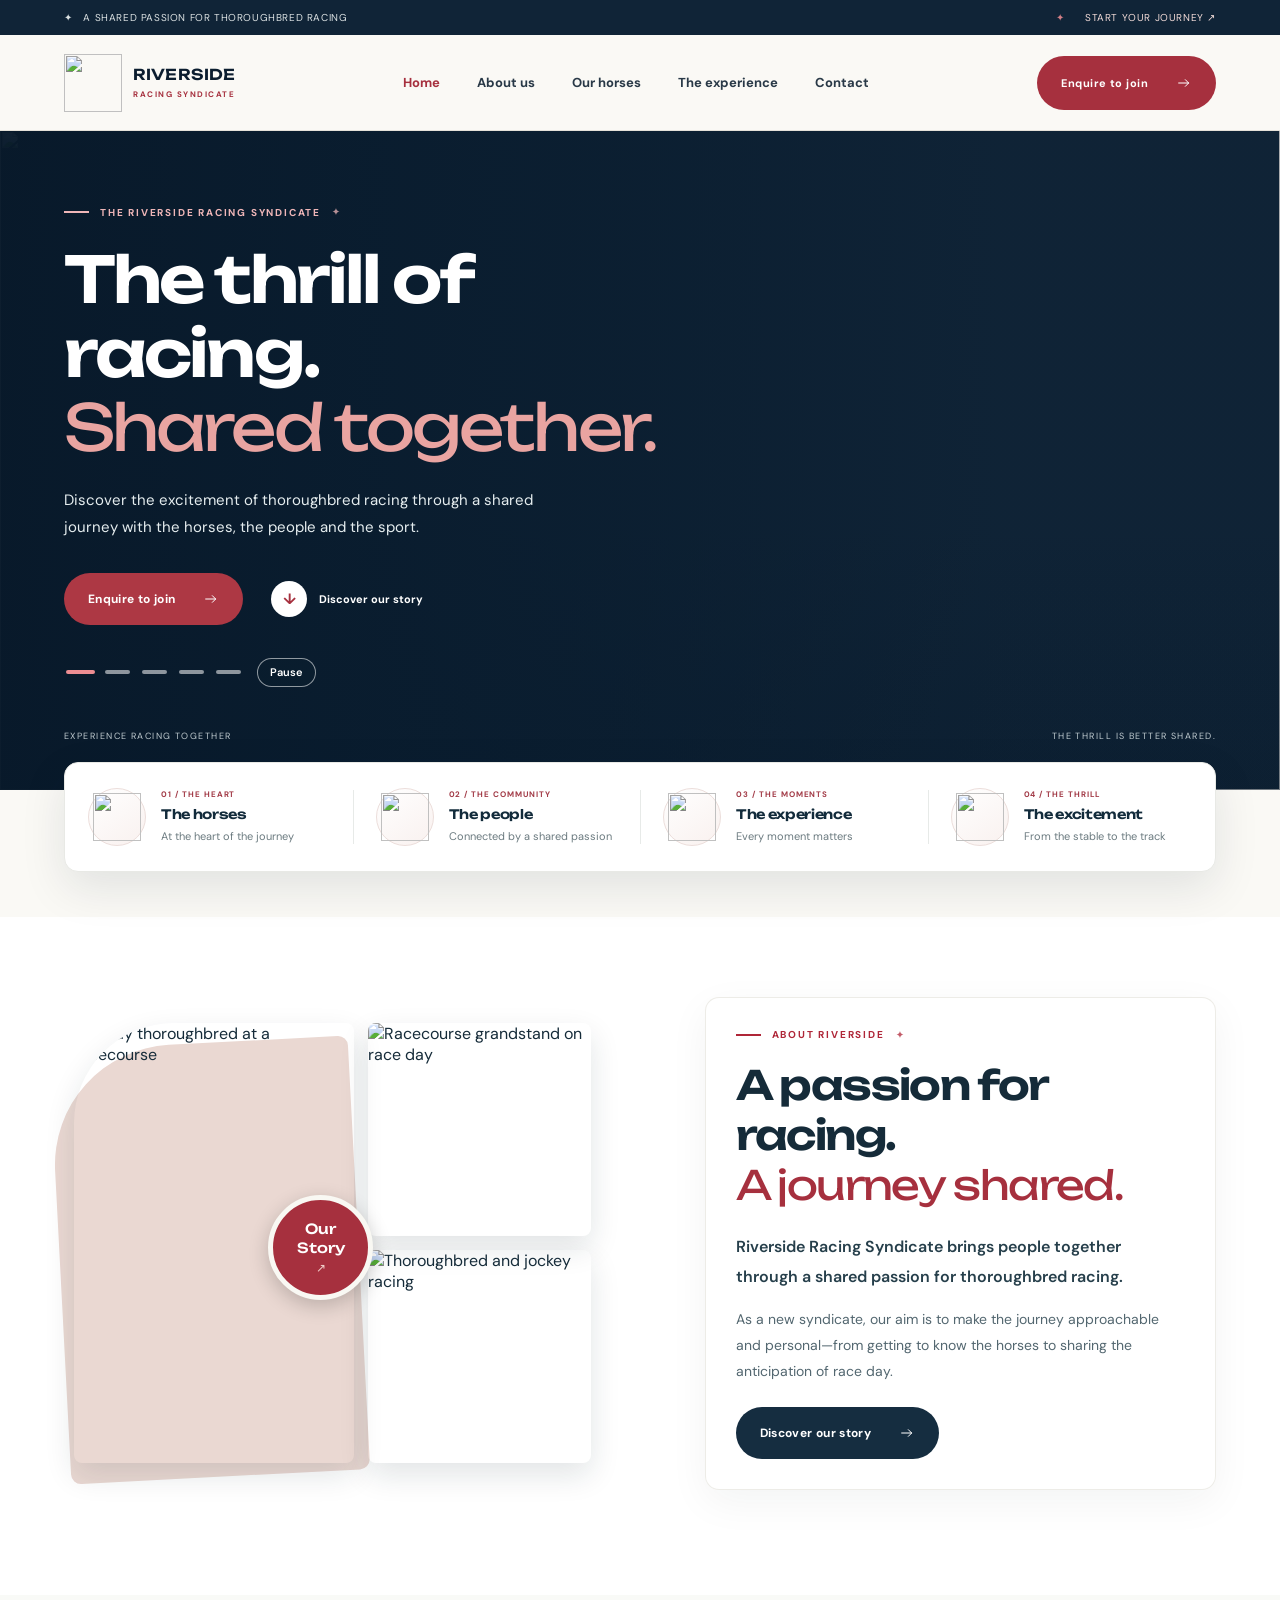
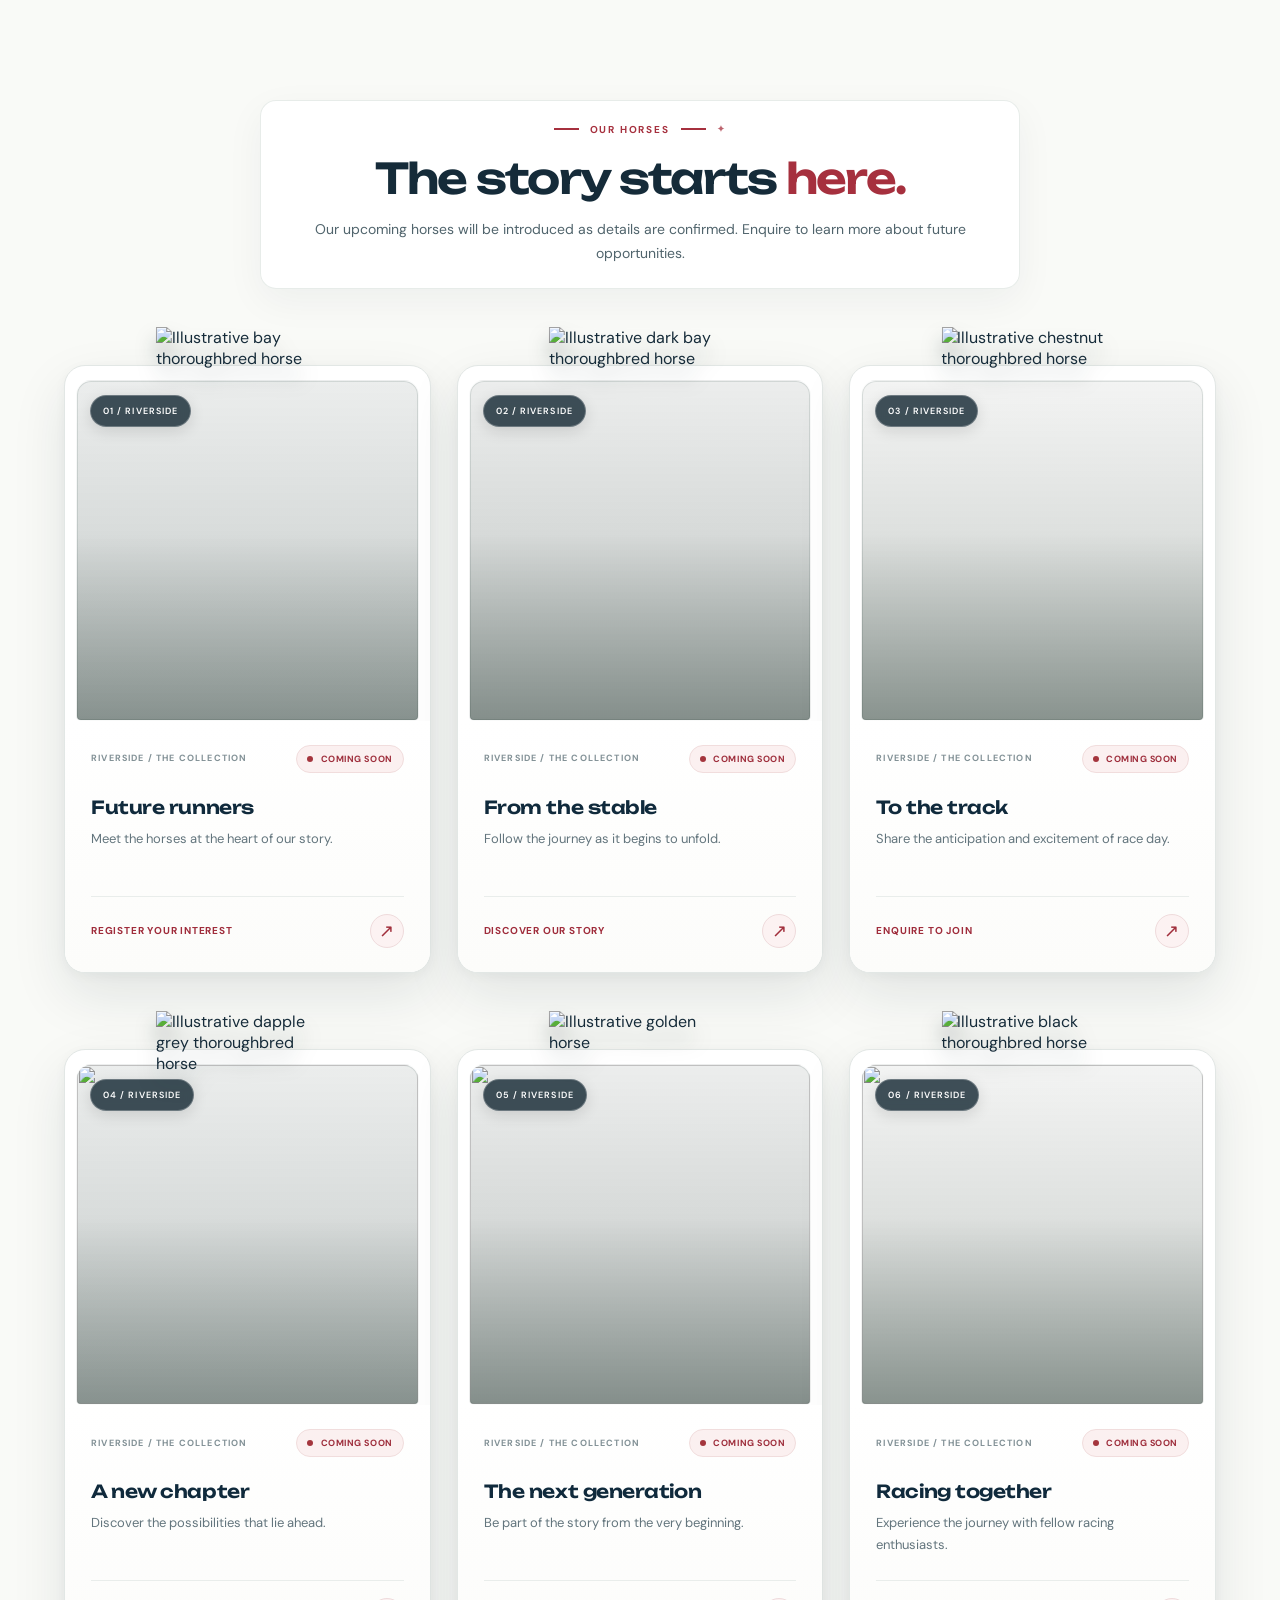
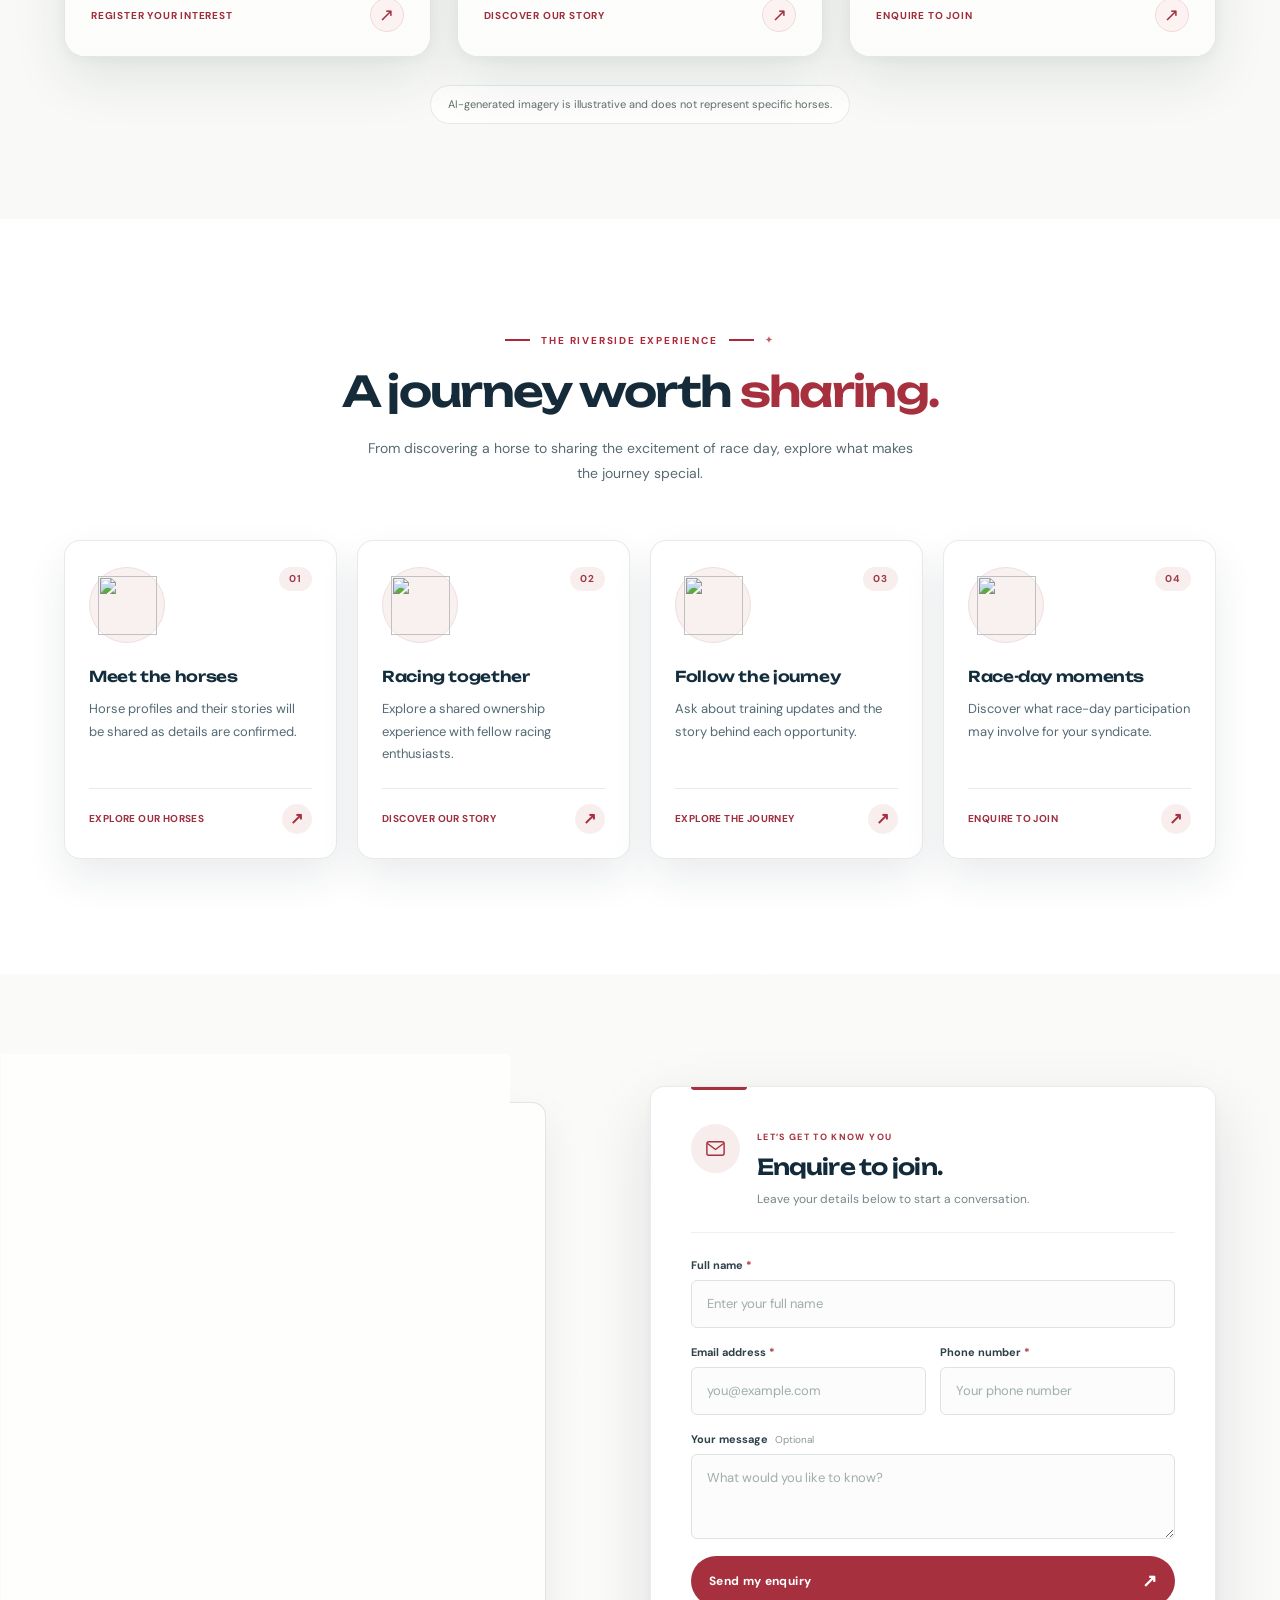
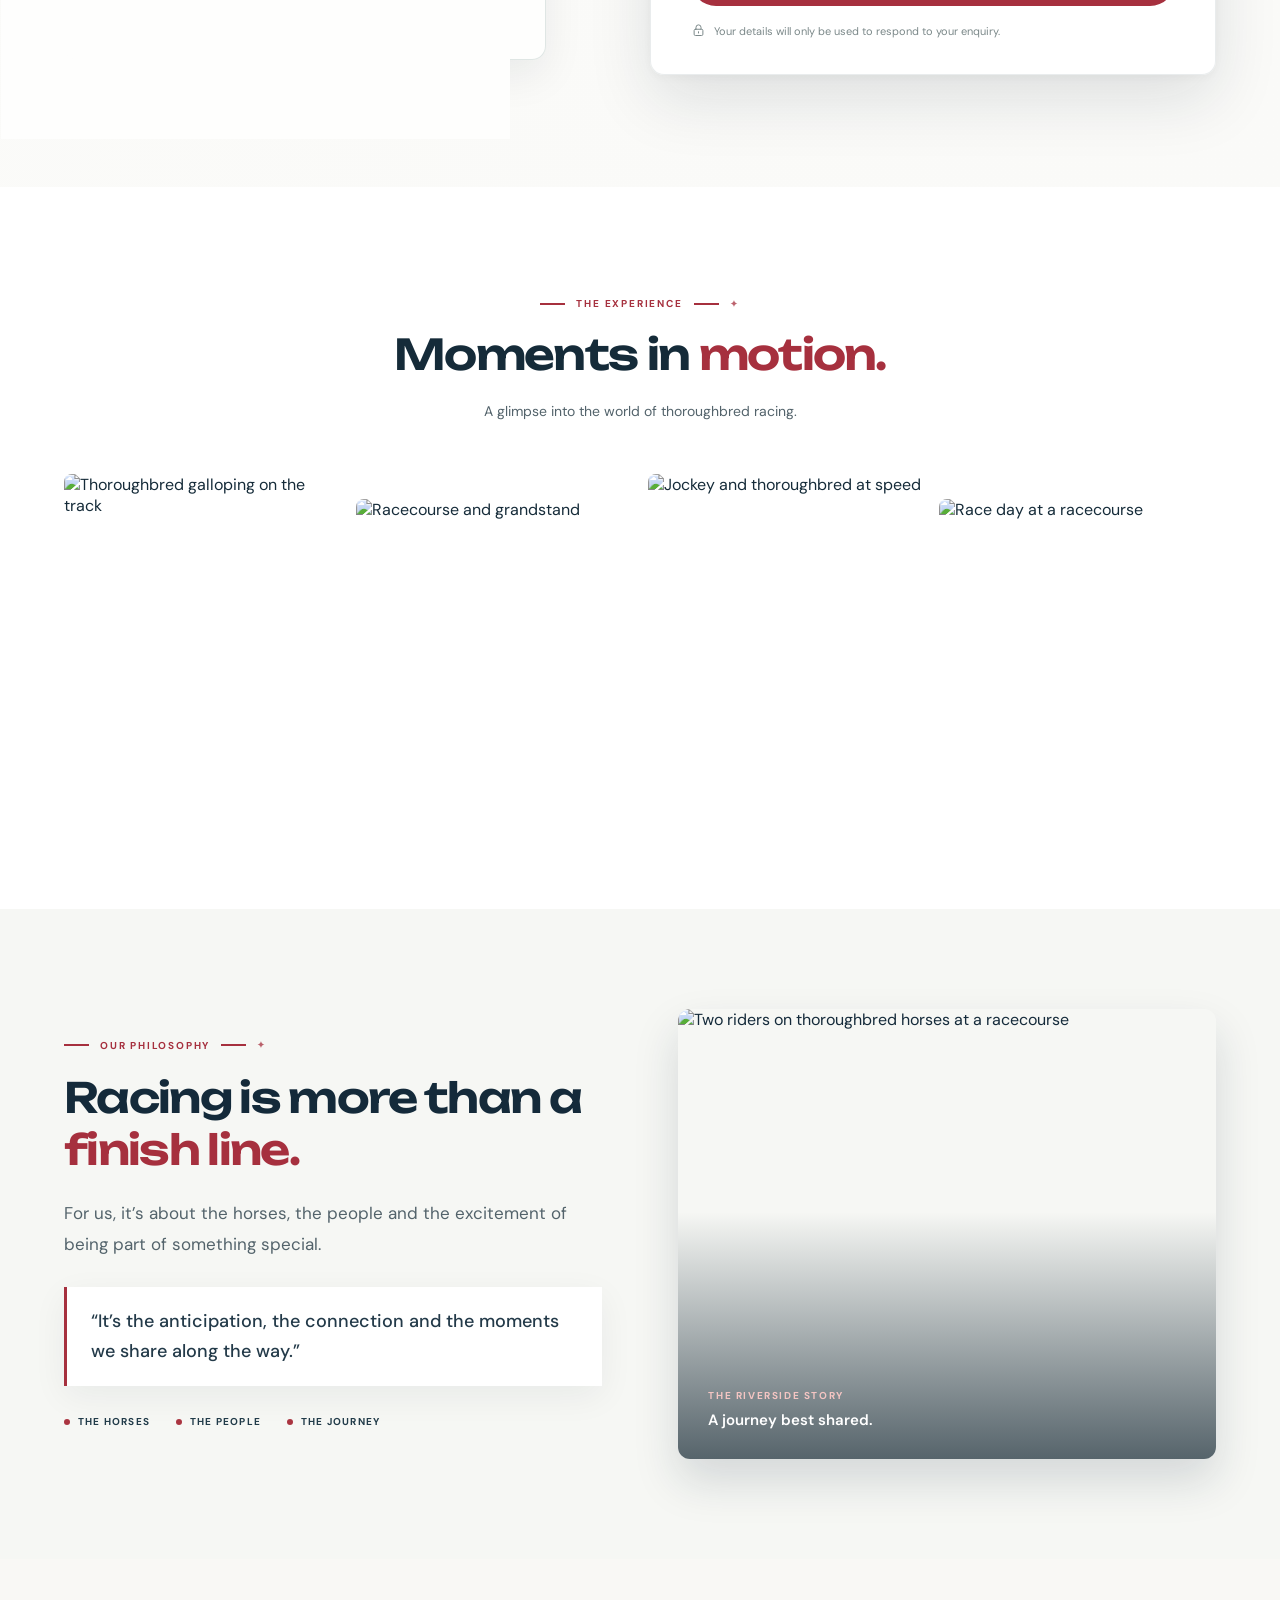
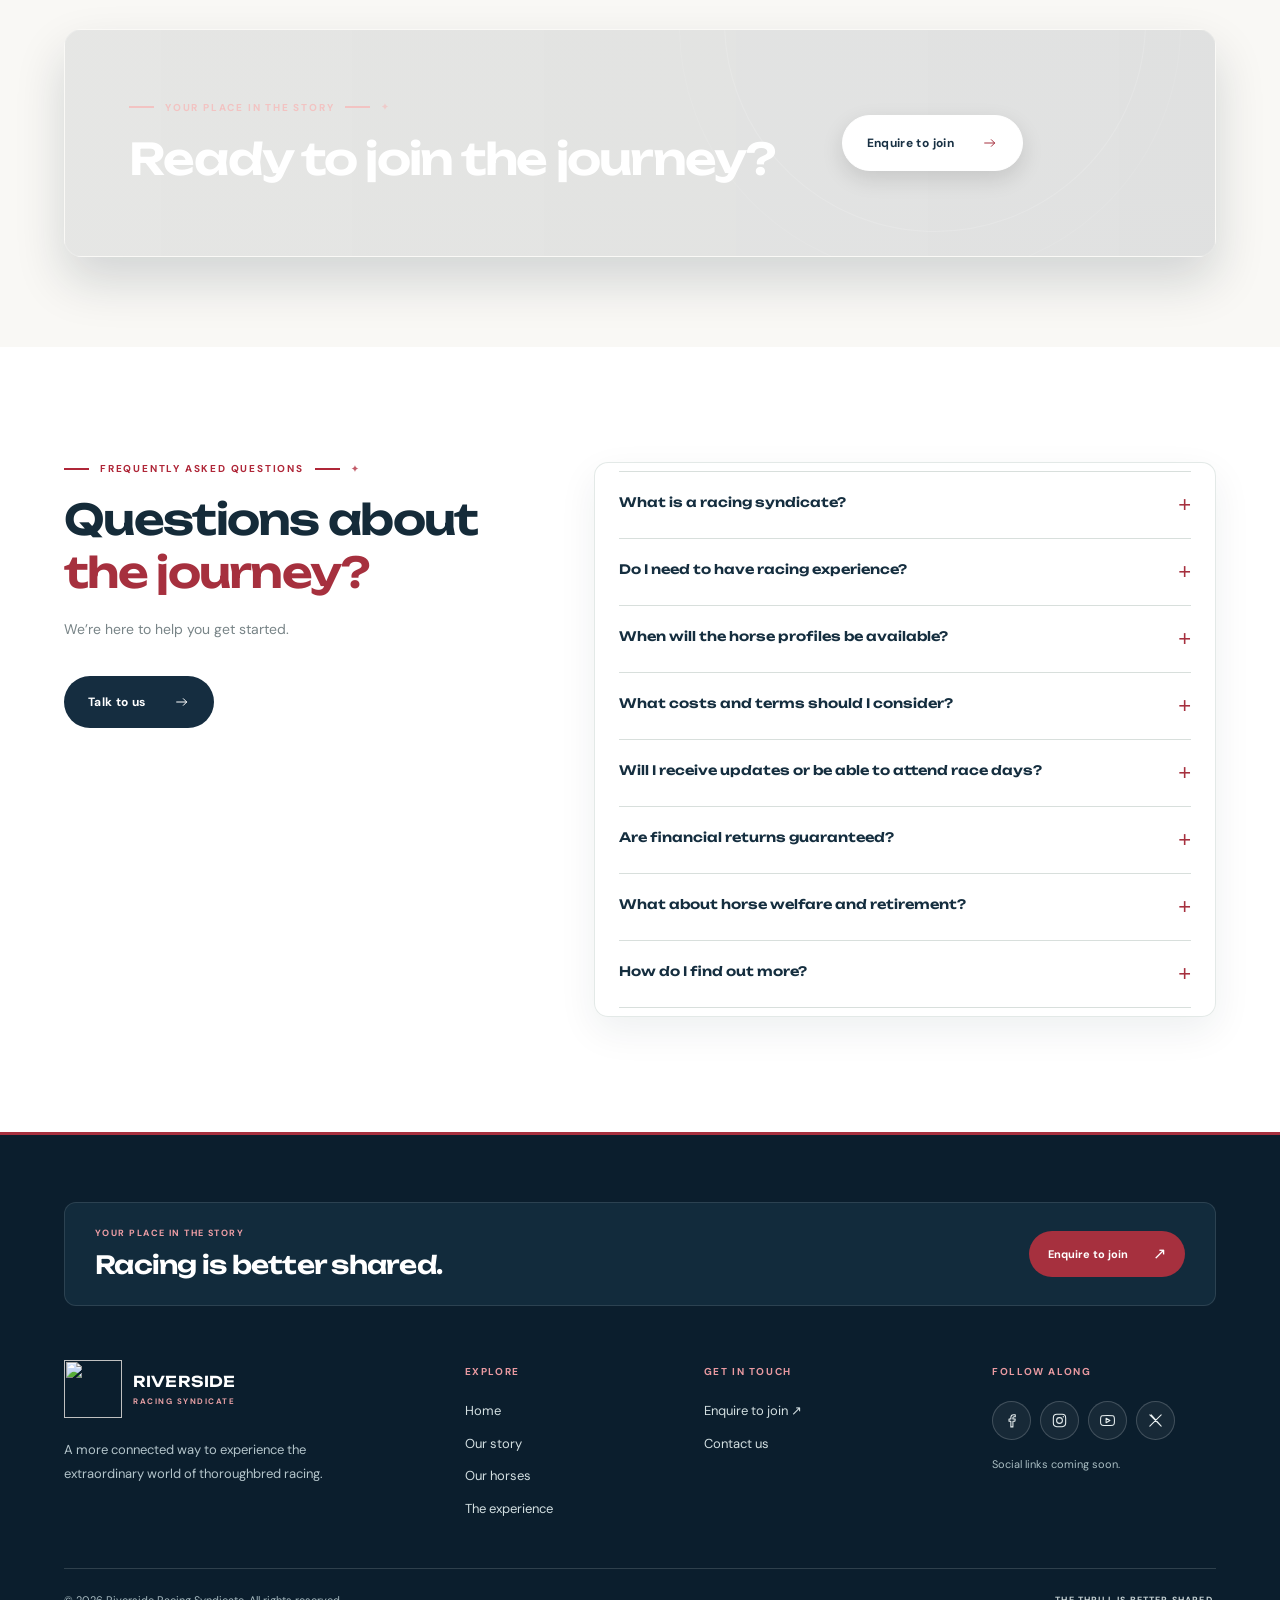
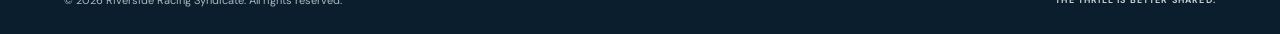
==== public/index.html @ 0be20957 "Add files via upload" ====
<!DOCTYPE html><html lang="en"><head><meta charset="utf-8"><meta name="viewport" content="width=device-width, initial-scale=1"><meta name="description" content="Discover a new way to share the excitement of thoroughbred racing with Riverside Racing Syndicate."><meta name="theme-color" content="#09182b"><title>The thrill, shared | Riverside Racing Syndicate</title><link rel="stylesheet" href="assets/css/final.css"><link rel="stylesheet" href="assets/css/creative.css"><link rel="stylesheet" href="assets/css/system.css"><link rel="stylesheet" href="assets/css/reference-system.css"><link rel="stylesheet" href="assets/css/atmosphere.css?v=2"><link rel="stylesheet" href="assets/css/light-backgrounds.css"><link rel="stylesheet" href="assets/css/horses-3d.css?v=2"><link rel="stylesheet" href="assets/css/experience-cards.css?v=3"><link rel="stylesheet" href="assets/css/enquiry-design.css?v=3"><link rel="stylesheet" href="assets/css/racing-values.css?v=2"><link rel="stylesheet" href="assets/css/cta-banner.css?v=2"><link rel="stylesheet" href="assets/css/philosophy.css"><link rel="stylesheet" href="assets/css/story-design.css"><link rel="stylesheet" href="assets/css/horses-upgrade.css"><link rel="stylesheet" href="assets/css/content-clarity.css"><link rel="stylesheet" href="assets/css/hero-slider.css"><link rel="stylesheet" href="assets/css/brand-logo.css"><link rel="stylesheet" href="assets/css/footer-upgrade.css"><link rel="stylesheet" href="assets/css/rounded-elements.css"><link rel="stylesheet" href="assets/css/experience-icons-upgrade.css"><link rel="stylesheet" href="assets/css/icon-motion.css"><link rel="stylesheet" href="assets/css/scroll-and-logo-motion.css"><link rel="stylesheet" href="assets/css/horses-premium.css"></head><body>
<svg class="svg-defs" xmlns="http://www.w3.org/2000/svg"><symbol id="arrow" viewBox="0 0 24 24"><path d="M4 12h15M14 7l5 5-5 5"/></symbol><symbol id="users" viewBox="0 0 24 24"><circle cx="9" cy="8" r="3"/><path d="M3 20v-2a6 6 0 0 1 12 0v2M16 5a3 3 0 0 1 0 6m1 3a5 5 0 0 1 4 5v1"/></symbol><symbol id="star" viewBox="0 0 24 24"><path d="m12 3 2.8 5.8 6.4.9-4.6 4.5 1.1 6.3-5.7-3-5.7 3 1.1-6.3-4.6-4.5 6.4-.9Z"/></symbol><symbol id="flag" viewBox="0 0 24 24"><path d="M5 22V3m0 1c6-4 9 4 15 0v10c-6 4-9-4-15 0"/></symbol><symbol id="spark" viewBox="0 0 24 24"><path d="m12 2 1.9 6.1L20 10l-6.1 1.9L12 18l-1.9-6.1L4 10l6.1-1.9L12 2Zm7 14 .8 2.2L22 19l-2.2.8L19 22l-.8-2.2L16 19l2.2-.8L19 16Z"/></symbol></svg>
<div class="utility-bar"><div class="wrap"><span>✦ &nbsp; A SHARED PASSION FOR THOROUGHBRED RACING</span><span class="utility-right"><a href="contact.html">START YOUR JOURNEY ↗</a></span></div></div><header class="header-outer"><div class="nav-wrap wrap"><a class="logo" href="index.html" aria-label="Riverside Racing Syndicate home"><span class="logo-icon"><img src="assets/images/riverside-logo-mark.png" alt="" aria-hidden="true" width="58" height="58"></span><span>RIVERSIDE<small>RACING SYNDICATE</small></span></a><button class="menu-toggle" aria-label="Open navigation" aria-expanded="false" aria-controls="navigation"><span></span><span></span></button><nav id="navigation" aria-label="Main navigation"><a href="index.html" class="active">Home</a><a href="about.html">About us</a><a href="#horses">Our horses</a><a href="#experience">The experience</a><a href="contact.html">Contact</a></nav><a class="nav-action" href="contact.html">Enquire to join <svg><use href="#arrow"/></svg></a></div></header>
<main>
<section class="hero new-home-hero"><div class="hero-slides" aria-hidden="true"><img class="hero-slide is-active" src="assets/images/hero-slide-1.jpg" alt="" fetchpriority="high"><img class="hero-slide" src="assets/images/hero-slide-2.jpg" alt="" loading="lazy"><img class="hero-slide" src="assets/images/hero-slide-3.jpg" alt="" loading="lazy"><img class="hero-slide" src="assets/images/hero-slide-4.jpg" alt="" loading="lazy"><img class="hero-slide" src="assets/images/hero-slide-5.jpg" alt="" loading="lazy"></div><div class="hero-shade"></div><div class="wrap hero-inner"><div class="hero-copy"><div class="eyebrow light"><span></span> THE RIVERSIDE RACING SYNDICATE</div><h1>The thrill of racing.<br><em>Shared together.</em></h1><p>Discover the excitement of thoroughbred racing through a shared journey with the horses, the people and the sport.</p><div class="hero-buttons"><a class="btn btn-red" href="contact.html">Enquire to join <svg><use href="#arrow"/></svg></a><a class="text-button" href="#story"><span>↓</span> Discover our story</a></div><div class="hero-dots" aria-label="Hero slideshow controls"><button type="button" class="hero-dot" aria-label="Show slide 1 of 5" aria-pressed="true"></button><button type="button" class="hero-dot" aria-label="Show slide 2 of 5" aria-pressed="false"></button><button type="button" class="hero-dot" aria-label="Show slide 3 of 5" aria-pressed="false"></button><button type="button" class="hero-dot" aria-label="Show slide 4 of 5" aria-pressed="false"></button><button type="button" class="hero-dot" aria-label="Show slide 5 of 5" aria-pressed="false"></button><button type="button" class="hero-pause" aria-label="Pause automatic slideshow">Pause</button></div></div><div class="hero-bottom"><span>EXPERIENCE RACING TOGETHER</span><span>THE THRILL IS BETTER SHARED.</span></div></div></section>
<section class="racing-values" aria-label="The Riverside experience at a glance"><div class="wrap"><div class="racing-values-panel"><article class="racing-value"><div class="racing-value-icon" aria-hidden="true"><img src="assets/images/ph-value-horses.png" alt="" width="48" height="48"></div><div class="racing-value-copy"><span class="racing-value-label">01 / THE HEART</span><h3>The horses</h3><p>At the heart of the journey</p></div></article><article class="racing-value"><div class="racing-value-icon" aria-hidden="true"><img src="assets/images/ph-value-community.png" alt="" width="48" height="48"></div><div class="racing-value-copy"><span class="racing-value-label">02 / THE COMMUNITY</span><h3>The people</h3><p>Connected by a shared passion</p></div></article><article class="racing-value"><div class="racing-value-icon" aria-hidden="true"><img src="assets/images/ph-value-connection.png" alt="" width="48" height="48"></div><div class="racing-value-copy"><span class="racing-value-label">03 / THE MOMENTS</span><h3>The experience</h3><p>Every moment matters</p></div></article><article class="racing-value"><div class="racing-value-icon" aria-hidden="true"><img src="assets/images/ph-value-journey.png" alt="" width="48" height="48"></div><div class="racing-value-copy"><span class="racing-value-label">04 / THE THRILL</span><h3>The excitement</h3><p>From the stable to the track</p></div></article></div></div></section>
<section class="collage-section" id="story"><div class="wrap collage-grid"><div class="collage"><div class="collage-accent"></div><img class="collage-tall" src="assets/images/story-main-horse.jpg" alt="A bay thoroughbred at a racecourse"><img class="collage-top" src="assets/images/grandstand.jpg" alt="Racecourse grandstand on race day"><img class="collage-bottom" src="assets/images/card-race-2.jpg" alt="Thoroughbred and jockey racing"><a class="collage-badge" href="about.html">Our<br>Story <span>↗</span></a></div><div class="collage-copy"><div class="eyebrow"><span></span> ABOUT RIVERSIDE</div><h2>A passion for racing.<br><em>A journey shared.</em></h2><p class="intro">Riverside Racing Syndicate brings people together through a shared passion for thoroughbred racing.</p><p>As a new syndicate, our aim is to make the journey approachable and personal—from getting to know the horses to sharing the anticipation of race day.</p><a class="btn navy-btn" href="about.html">Discover our story <svg><use href="#arrow"/></svg></a></div></div></section>
<section class="ref-horses" id="horses"><div class="wrap"><div class="ref-center"><div class="eyebrow"><span></span> OUR HORSES <span></span></div><h2>The story starts <em>here.</em></h2><p>Our upcoming horses will be introduced as details are confirmed. Enquire to learn more about future opportunities.</p></div><div class="ref-horse-grid pop-horse-grid"><article class="pop-card"><div class="horse-stage stage-one"><div class="stage-frame"></div><span class="stage-index">01 / RIVERSIDE</span><img src="assets/images/horse-pop-1.png?v=2" alt="Illustrative bay thoroughbred horse" loading="lazy"></div><div class="pop-card-body"><div class="horse-card-meta"><span class="horse-card-kicker">Riverside / The collection</span><span class="pop-status"><i></i> COMING SOON</span></div><h3>Future runners</h3><p>Meet the horses at the heart of our story.</p><a href="contact.html">Register your interest <span>↗</span></a></div></article><article class="pop-card"><div class="horse-stage stage-two"><div class="stage-frame"></div><span class="stage-index">02 / RIVERSIDE</span><img src="assets/images/horse-pop-2.png?v=2" alt="Illustrative dark bay thoroughbred horse" loading="lazy"></div><div class="pop-card-body"><div class="horse-card-meta"><span class="horse-card-kicker">Riverside / The collection</span><span class="pop-status"><i></i> COMING SOON</span></div><h3>From the stable</h3><p>Follow the journey as it begins to unfold.</p><a href="about.html">Discover our story <span>↗</span></a></div></article><article class="pop-card"><div class="horse-stage stage-three"><div class="stage-frame"></div><span class="stage-index">03 / RIVERSIDE</span><img src="assets/images/horse-pop-3.png?v=2" alt="Illustrative chestnut thoroughbred horse" loading="lazy"></div><div class="pop-card-body"><div class="horse-card-meta"><span class="horse-card-kicker">Riverside / The collection</span><span class="pop-status"><i></i> COMING SOON</span></div><h3>To the track</h3><p>Share the anticipation and excitement of race day.</p><a href="contact.html">Enquire to join <span>↗</span></a></div></article><article class="pop-card"><div class="horse-stage stage-four"><div class="stage-frame"><img class="stage-background" src="assets/images/card-nature-4.jpg" alt="" aria-hidden="true"></div><span class="stage-index">04 / RIVERSIDE</span><img src="assets/images/horse-pop-4.png" alt="Illustrative dapple grey thoroughbred horse" loading="lazy"></div><div class="pop-card-body"><div class="horse-card-meta"><span class="horse-card-kicker">Riverside / The collection</span><span class="pop-status"><i></i> COMING SOON</span></div><h3>A new chapter</h3><p>Discover the possibilities that lie ahead.</p><a href="contact.html">Register your interest <span>↗</span></a></div></article><article class="pop-card"><div class="horse-stage stage-five"><div class="stage-frame"><img class="stage-background" src="assets/images/card-nature-5.jpg" alt="" aria-hidden="true"></div><span class="stage-index">05 / RIVERSIDE</span><img src="assets/images/horse-pop-5.png" alt="Illustrative golden horse" loading="lazy"></div><div class="pop-card-body"><div class="horse-card-meta"><span class="horse-card-kicker">Riverside / The collection</span><span class="pop-status"><i></i> COMING SOON</span></div><h3>The next generation</h3><p>Be part of the story from the very beginning.</p><a href="about.html">Discover our story <span>↗</span></a></div></article><article class="pop-card"><div class="horse-stage stage-six"><div class="stage-frame"><img class="stage-background" src="assets/images/card-nature-6.jpg" alt="" aria-hidden="true"></div><span class="stage-index">06 / RIVERSIDE</span><img src="assets/images/horse-pop-6.png" alt="Illustrative black thoroughbred horse" loading="lazy"></div><div class="pop-card-body"><div class="horse-card-meta"><span class="horse-card-kicker">Riverside / The collection</span><span class="pop-status"><i></i> COMING SOON</span></div><h3>Racing together</h3><p>Experience the journey with fellow racing enthusiasts.</p><a href="contact.html">Enquire to join <span>↗</span></a></div></article></div><p class="ref-disclaimer">AI-generated imagery is illustrative and does not represent specific horses.</p></div></section>
<section class="ref-features" id="experience" aria-labelledby="experience-title"><div class="wrap"><div class="ref-center"><div class="eyebrow"><span></span> THE RIVERSIDE EXPERIENCE <span></span></div><h2 id="experience-title">A journey worth <em>sharing.</em></h2><p>From discovering a horse to sharing the excitement of race day, explore what makes the journey special.</p></div><div class="experience-cards"><article class="experience-card"><div class="experience-card-top"><span class="experience-icon" aria-hidden="true"><img src="assets/images/experience-ai-horse.png" alt="" width="59" height="59" loading="lazy"></span><span class="experience-number">01</span></div><h3>Meet the horses</h3><p>Horse profiles and their stories will be shared as details are confirmed.</p><a href="about.html#horses">Explore our horses <span aria-hidden="true">↗</span></a></article><article class="experience-card"><div class="experience-card-top"><span class="experience-icon" aria-hidden="true"><img src="assets/images/experience-ai-community.png" alt="" width="59" height="59" loading="lazy"></span><span class="experience-number">02</span></div><h3>Racing together</h3><p>Explore a shared ownership experience with fellow racing enthusiasts.</p><a href="about.html">Discover our story <span aria-hidden="true">↗</span></a></article><article class="experience-card"><div class="experience-card-top"><span class="experience-icon" aria-hidden="true"><img src="assets/images/experience-ai-journey.png" alt="" width="59" height="59" loading="lazy"></span><span class="experience-number">03</span></div><h3>Follow the journey</h3><p>Ask about training updates and the story behind each opportunity.</p><a href="about.html">Explore the journey <span aria-hidden="true">↗</span></a></article><article class="experience-card"><div class="experience-card-top"><span class="experience-icon" aria-hidden="true"><img src="assets/images/experience-ai-raceday.png" alt="" width="59" height="59" loading="lazy"></span><span class="experience-number">04</span></div><h3>Race-day moments</h3><p>Discover what race-day participation may involve for your syndicate.</p><a href="contact.html">Enquire to join <span aria-hidden="true">↗</span></a></article></div></div></section>
<section class="ref-enquiry enquiry-section" id="journey" aria-labelledby="enquiry-title"><div class="wrap enquiry-layout"><div class="enquiry-intro"><div class="eyebrow"><span></span> YOUR JOURNEY STARTS HERE</div><h2 id="enquiry-title">Great moments<br>are better <em>shared.</em></h2><p class="enquiry-lead">A conversation is the first step towards being part of the story.</p><p class="enquiry-description">Whether you’re new to thoroughbred racing or have loved it for years, we’d love to tell you more about Riverside and answer your questions.</p><div class="enquiry-points"><div><span class="enquiry-point-icon" aria-hidden="true"><svg viewBox="0 0 24 24"><path d="M5 11.5 9.2 16 19 6.5"/></svg></span><div><strong>Start a conversation</strong><small>Tell us about your interest in racing and any questions you have.</small></div></div><div><span class="enquiry-point-icon" aria-hidden="true"><svg viewBox="0 0 24 24"><path d="M5 11.5 9.2 16 19 6.5"/></svg></span><div><strong>Understand the details</strong><small>Ask about upcoming horses, ownership, costs and next steps.</small></div></div></div><a class="enquiry-story-link" href="about.html">Discover our story <span aria-hidden="true">↗</span></a></div><div class="enquiry-card"><div class="enquiry-card-heading"><div class="enquiry-card-icon" aria-hidden="true"><svg viewBox="0 0 24 24"><rect x="3" y="5" width="18" height="14" rx="2"/><path d="m4 7 8 6 8-6"/></svg></div><div><span class="enquiry-kicker">LET’S GET TO KNOW YOU</span><h3>Enquire to join.</h3><p>Leave your details below to start a conversation.</p></div></div><form id="enquiry-form" class="enquiry-form-new"><div class="enquiry-field"><label for="name">Full name <span>*</span></label><input id="name" name="name" autocomplete="name" required placeholder="Enter your full name"></div><div class="enquiry-field-row"><div class="enquiry-field"><label for="email">Email address <span>*</span></label><input id="email" name="email" type="email" autocomplete="email" required placeholder="you@example.com"></div><div class="enquiry-field"><label for="phone">Phone number <span>*</span></label><input id="phone" name="phone" type="tel" autocomplete="tel" required placeholder="Your phone number"></div></div><div class="enquiry-field"><label for="message">Your message <small>Optional</small></label><textarea id="message" name="message" rows="3" placeholder="What would you like to know?"></textarea></div><button type="submit" class="enquiry-submit">Send my enquiry <span aria-hidden="true">↗</span></button><p class="enquiry-privacy"><svg aria-hidden="true" viewBox="0 0 24 24"><rect x="5" y="10" width="14" height="10" rx="2"/><path d="M8 10V7a4 4 0 0 1 8 0v3m-4 4v2"/></svg>Your details will only be used to respond to your enquiry.</p><p class="enquiry-status" id="form-message" role="status" aria-live="polite"></p></form></div></div></section>
<section class="ref-gallery"><div class="wrap"><div class="ref-center"><div class="eyebrow"><span></span> THE EXPERIENCE <span></span></div><h2>Moments in <em>motion.</em></h2><p>A glimpse into the world of thoroughbred racing.</p></div><div class="ref-gallery-grid"><img src="assets/images/card-race-2.jpg" alt="Thoroughbred galloping on the track"><img src="assets/images/grandstand.jpg" alt="Racecourse and grandstand"><img src="assets/images/card-race-3.jpg" alt="Jockey and thoroughbred at speed"><img src="assets/images/racecourse.jpg" alt="Race day at a racecourse"></div></div></section>
<section class="ref-quote"><div class="wrap philosophy-layout"><div class="philosophy-copy"><div class="eyebrow light"><span></span> OUR PHILOSOPHY <span></span></div><h2>Racing is more than a <em>finish line.</em></h2><p>For us, it’s about the horses, the people and the excitement of being part of something special.</p><div class="philosophy-quote"><p>“It’s the anticipation, the connection and the moments we share along the way.”</p></div><div class="philosophy-pillars"><span>THE HORSES</span><span>THE PEOPLE</span><span>THE JOURNEY</span></div></div><figure class="philosophy-photo"><img src="assets/images/philosophy-racing.jpg" alt="Two riders on thoroughbred horses at a racecourse" loading="lazy"><figcaption><span>THE RIVERSIDE STORY</span>A journey best shared.</figcaption></figure></div></section>
<section class="ref-cta"><div class="wrap"><div><div class="eyebrow light"><span></span> YOUR PLACE IN THE STORY <span></span></div><h2>Ready to join the journey?</h2></div><a class="btn btn-red" href="contact.html">Enquire to join <svg><use href="#arrow"/></svg></a></div></section>
<section class="ref-faq"><div class="wrap ref-faq-grid"><div><div class="eyebrow"><span></span> FREQUENTLY ASKED QUESTIONS <span></span></div><h2>Questions about <em>the journey?</em></h2><p>We’re here to help you get started.</p><a class="btn navy-btn" href="contact.html">Talk to us <svg><use href="#arrow"/></svg></a></div><div class="ref-accordion"><details><summary>What is a racing syndicate?</summary><p>A racing syndicate brings people together around a shared racehorse experience. The ownership structure, entitlements, responsibilities and costs depend on the individual agreement.</p></details><details><summary>Do I need to have racing experience?</summary><p>You’re welcome to enquire whether you’re new to racing or have followed the sport for years.</p></details><details><summary>When will the horse profiles be available?</summary><p>Our horse profiles are coming soon. Enquire to register your interest; details such as the horse, trainer and opportunity will be shared when confirmed.</p></details><details><summary>What costs and terms should I consider?</summary><p>Share structures, initial costs and any ongoing contributions depend on the opportunity. Ask for the full details and review the syndicate agreement before making a decision.</p></details><details><summary>Will I receive updates or be able to attend race days?</summary><p>Updates, stable visits and race-day access can vary. Ask us what may be available for a particular opportunity, including any conditions or limitations.</p></details><details><summary>Are financial returns guaranteed?</summary><p>No. Racing outcomes and financial returns are uncertain, and costs may exceed any proceeds. Ask how prize money, expenses and any sale proceeds are treated under the relevant agreement.</p></details><details><summary>What about horse welfare and retirement?</summary><p>Horse welfare matters throughout a horse’s racing journey and beyond. Ask about the care, retirement and aftercare arrangements for any opportunity you are considering.</p></details><details><summary>How do I find out more?</summary><p>Send us your name, email and phone number. We can discuss your interest, explain available information and help you understand the next steps.</p></details></div></div></section></main><footer class="site-footer"><div class="wrap"><div class="footer-invite"><div><span>YOUR PLACE IN THE STORY</span><h2>Racing is better shared.</h2></div><a href="contact.html">Enquire to join <span aria-hidden="true">↗</span></a></div><div class="footer-main-grid"><div class="footer-brand"><a class="logo footer-logo" href="index.html" aria-label="Riverside Racing Syndicate home"><span class="logo-icon"><img src="assets/images/riverside-logo-mark-light.png" alt="" aria-hidden="true" width="58" height="58"></span><span>RIVERSIDE<small>RACING SYNDICATE</small></span></a><p>A more connected way to experience the extraordinary world of thoroughbred racing.</p></div><div class="footer-column"><h3>Explore</h3><a href="index.html">Home</a><a href="about.html">Our story</a><a href="#horses">Our horses</a><a href="#experience">The experience</a></div><div class="footer-column"><h3>Get in touch</h3><a href="contact.html">Enquire to join ↗</a><a href="contact.html">Contact us</a></div><div class="footer-column footer-social-column"><h3>Follow along</h3><div class="footer-socials" aria-label="Social media profiles coming soon"><span class="footer-social-icon" role="img" aria-label="Facebook, link coming soon"><svg aria-hidden="true" viewBox="0 0 24 24" fill="currentColor"><path d="M14 21v-8h2.8l.4-3H14V8.1c0-.9.3-1.5 1.6-1.5h1.7V3.9c-.3 0-1.2-.1-2.3-.1-2.3 0-3.9 1.4-3.9 4V10H8.5v3h2.6v8H14Z"/></svg></span><span class="footer-social-icon" role="img" aria-label="Instagram, link coming soon"><svg aria-hidden="true" viewBox="0 0 24 24" fill="none" stroke="currentColor" stroke-width="1.8"><rect x="3.3" y="3.3" width="17.4" height="17.4" rx="5"/><circle cx="12" cy="12" r="4.1"/><circle cx="17.4" cy="6.7" r=".9" fill="currentColor" stroke="none"/></svg></span><span class="footer-social-icon" role="img" aria-label="YouTube, link coming soon"><svg aria-hidden="true" viewBox="0 0 24 24" fill="currentColor"><path d="M21.4 7.2a2.7 2.7 0 0 0-1.9-1.9C17.9 4.9 12 4.9 12 4.9s-5.9 0-7.5.4a2.7 2.7 0 0 0-1.9 1.9C2.2 8.8 2.2 12 2.2 12s0 3.2.4 4.8a2.7 2.7 0 0 0 1.9 1.9c1.6.4 7.5.4 7.5.4s5.9 0 7.5-.4a2.7 2.7 0 0 0 1.9-1.9c.4-1.6.4-4.8.4-4.8s0-3.2-.4-4.8ZM10 15.1V8.9l5.4 3.1-5.4 3.1Z"/></svg></span><span class="footer-social-icon" role="img" aria-label="X, link coming soon"><svg aria-hidden="true" viewBox="0 0 24 24" fill="none" stroke="currentColor" stroke-width="1.9" stroke-linecap="round"><path d="M4 4 20 20M20 4 4 20M6 4l14 16"/></svg></span></div><p class="footer-social-note">Social links coming soon.</p></div></div><div class="footer-bottom"><span>© 2026 Riverside Racing Syndicate. All rights reserved.</span><span>THE THRILL IS BETTER SHARED.</span></div></div></footer>
<script src="assets/js/app.js"></script><script src="assets/js/navigation.js"></script><script src="assets/js/hero-slider.js"></script><script src="assets/js/icon-motion.js"></script><script src="assets/js/scroll-and-logo-motion.js"></script></body></html>
---- public/assets/css/final.css ----
:root{--navy:#0a182b;--navy2:#10243a;--red:#ad2433;--paper:#f7f6f1;--text:#152637;--muted:#6e7980;--line:#d9dedf}*{box-sizing:border-box}html{scroll-behavior:smooth}body{margin:0;background:var(--paper);color:var(--text);font-family:Arial,Helvetica,sans-serif;-webkit-font-smoothing:antialiased}a{color:inherit;text-decoration:none}img{display:block;max-width:100%}svg{fill:none;stroke:currentColor;stroke-width:1.5;stroke-linecap:round;stroke-linejoin:round}.svg-defs{position:absolute;width:0;height:0;overflow:hidden}.wrap{width:min(89%,1300px);margin-inline:auto}.header-outer{position:absolute;top:22px;z-index:10;width:100%}.nav-wrap{height:76px;border:1px solid rgba(255,255,255,.85);background:rgba(249,250,250,.95);border-radius:100px;display:flex;align-items:center;justify-content:space-between;gap:20px;padding:7px 10px 7px 23px;box-shadow:0 10px 35px #0002;backdrop-filter:blur(12px)}.logo{display:flex;align-items:center;gap:9px;color:#0b1d2f;white-space:nowrap;font-size:15px;font-weight:800;letter-spacing:.15em;line-height:1}.logo small{display:block;font-size:8px;font-weight:700;letter-spacing:.25em;color:#a72738;margin-top:7px}.logo-icon svg{width:51px;height:42px;stroke:#ab2738;stroke-width:2}.nav-wrap nav{display:flex;align-items:center;gap:30px;font-size:12px;font-weight:700;color:#293947}.nav-wrap nav a{padding:14px 0;transition:color .2s}.nav-wrap nav a:hover,.nav-wrap nav .active{color:#b32638}.nav-wrap nav .active{border-bottom:2px solid #b32638}.nav-action,.btn{display:inline-flex;align-items:center;justify-content:center;gap:28px;border-radius:50px;font-size:11px;font-weight:700;letter-spacing:.04em;white-space:nowrap}.nav-action{padding:16px 20px;color:#fff;background:#10263a}.nav-action svg,.btn svg{width:16px;height:16px}.nav-action:hover{background:#ad2433}.menu-toggle{display:none}.hero{min-height:760px;position:relative;color:white;background:#0a1726 url('../images/racing-hero.jpg') center 43%/cover}.hero-shade{position:absolute;inset:0;background:linear-gradient(90deg,rgba(5,15,28,.96) 0%,rgba(5,15,28,.84) 29%,rgba(5,15,28,.22) 69%,rgba(5,15,28,.08)),linear-gradient(0deg,rgba(5,15,28,.83),transparent 39%)}.hero-inner{position:relative;min-height:760px;display:flex;align-items:center;padding-top:95px}.hero-copy{max-width:650px;padding:70px 0 100px}.eyebrow{display:flex;align-items:center;gap:11px;color:#af2638;font-size:10px;font-weight:700;letter-spacing:.17em;text-transform:uppercase}.eyebrow span{display:block;height:2px;width:25px;background:currentColor}.eyebrow.light{color:#efb6b8}.hero h1{font:400 clamp(58px,6.2vw,88px)/.99 Georgia,serif;letter-spacing:-.048em;margin:23px 0 22px}.hero h1 em{color:#e5d8c1;font-weight:400}.hero p{max-width:425px;color:#d6dfe2;font-size:15px;line-height:1.8;margin:0 0 27px}.hero-buttons{display:flex;gap:28px;align-items:center}.btn{padding:18px 25px;transition:transform .2s,background .2s}.btn:hover{transform:translateY(-2px)}.btn-red{background:var(--red);color:#fff}.btn-red:hover{background:#cf3446}.text-button{display:flex;align-items:center;gap:12px;font-size:11px;font-weight:700;color:#fff}.text-button span{border:1px solid #a5b1b8;border-radius:50%;width:36px;height:36px;display:grid;place-items:center;font-size:15px}.hero-bottom{position:absolute;bottom:23px;left:0;right:0;display:flex;justify-content:space-between;color:#c0cbd0;font-size:9px;letter-spacing:.16em}.value-band{background:#111f30;color:#fff}.values{display:grid;grid-template-columns:repeat(4,1fr)}.values>div{display:flex;align-items:center;gap:16px;padding:25px 25px;border-right:1px solid #ffffff24}.values>div:first-child{padding-left:0}.values>div:last-child{border:0}.values>div>span{font:italic 22px Georgia,serif;color:#d9636b}.values p{margin:0}.values b,.values small{display:block}.values b{font-size:12px}.values small{font-size:10px;color:#aab7c0;margin-top:6px}.section{padding:115px 0}.story-grid{display:grid;grid-template-columns:1fr 1fr;align-items:center;gap:10%}.story-image{height:500px;position:relative}.story-image>img{width:100%;height:100%;object-fit:cover;border-radius:3px}.image-tag{position:absolute;bottom:-1px;right:-1px;width:205px;background:#a82334;color:#fff;padding:25px}.image-tag span{font-size:9px;letter-spacing:.13em}.image-tag b{display:block;font:400 26px/1.1 Georgia,serif;margin:14px 0 19px}.image-tag svg{height:20px;width:20px}.image-number{position:absolute;top:20px;left:20px;color:#fff;font-size:9px;letter-spacing:.14em}.story h2,.section-heading h2,.journey h2,.experience h2,.closing h2{font:400 clamp(40px,4.3vw,64px)/1.08 Georgia,serif;letter-spacing:-.04em;margin:22px 0}.story h2 em,.section-heading h2 em,.journey h2 em{color:#9b3440;font-weight:400}.lead{font:400 20px/1.5 Georgia,serif;color:#283c49;margin:0 0 20px}.body-copy{font-size:14px;line-height:1.85;color:#6b7980;max-width:480px}.link-arrow{display:inline-flex;align-items:center;gap:17px;color:#162b3b;font-size:10px;letter-spacing:.1em;text-transform:uppercase;font-weight:700;margin-top:15px}.link-arrow span{width:37px;height:37px;display:grid;place-items:center;border:1px solid #b8c0c1;border-radius:50%;transition:background .2s}.link-arrow:hover span{background:#a82334;border-color:#a82334;color:#fff}.link-arrow svg{width:17px;height:17px}.difference{background:#0b1b2d;color:#fff;position:relative;overflow:hidden}.difference:after{content:'';position:absolute;width:400px;height:400px;right:-120px;top:-180px;border:1px solid #ffffff0d;border-radius:50%;box-shadow:0 0 0 50px #ffffff05,0 0 0 100px #ffffff04}.section-heading{display:flex;justify-content:space-between;gap:35px;align-items:end;margin-bottom:40px}.section-heading h2{margin-bottom:0}.light-heading{align-items:end;position:relative;z-index:1}.light-heading h2{color:#f7f8f7}.light-heading h2 em{color:#bac9cd}.light-heading>p{font-size:14px;line-height:1.8;max-width:320px;color:#a7b6c0;margin:0}.difference-grid{display:grid;grid-template-columns:repeat(4,1fr);gap:14px;position:relative;z-index:1}.difference-grid article{border:1px solid #ffffff20;background:#ffffff06;padding:25px 25px 30px;min-height:220px}.diff-top{display:flex;justify-content:space-between;align-items:start}.diff-top svg{width:30px;height:30px;color:#de757c}.diff-top span{font:italic 13px Georgia,serif;color:#8a9ba9}.difference-grid h3{font:400 22px Georgia,serif;margin:32px 0 12px}.difference-grid p{font-size:12px;line-height:1.7;color:#a8b8c1;margin:0}.horses{background:#f7f6f1}.heading-description{font-size:14px;color:#748188;line-height:1.7;margin:14px 0 0}.horse-grid{display:grid;grid-template-columns:repeat(3,1fr);gap:22px}.horse-card{background:#fff;border:1px solid #e2e4e2;box-shadow:0 12px 35px #0b1b2d08;transition:transform .25s,box-shadow .25s}.horse-card:hover{transform:translateY(-5px);box-shadow:0 19px 40px #0b1b2d17}.card-photo{height:245px;position:relative;overflow:hidden;background:#0a182b}.card-photo:after{content:'';position:absolute;inset:0;background:linear-gradient(0deg,#07142188,transparent 55%);pointer-events:none}.card-photo img{width:100%;height:100%;object-fit:cover;transition:transform .5s}.horse-card:hover img{transform:scale(1.04)}.card-status{position:absolute;top:16px;left:16px;background:#fff;color:#192c3b;padding:9px 11px;font-size:9px;font-weight:700;letter-spacing:.08em;z-index:1}.card-status i{display:inline-block;width:6px;height:6px;border-radius:50%;background:#bd263a;margin-right:5px}.card-num{position:absolute;bottom:13px;right:18px;z-index:1;color:#ffffffcc;font:italic 30px Georgia,serif}.card-body{padding:25px}.card-kicker{font-size:9px;letter-spacing:.15em;font-weight:700;color:#ad2938}.card-kicker span{color:#aab2b4}.card-body h3{font:400 26px Georgia,serif;margin:15px 0 10px}.card-body p{font-size:13px;line-height:1.7;color:#7a878a;min-height:44px}.card-body a{display:flex;justify-content:space-between;align-items:center;border-top:1px solid #eceeeb;padding-top:18px;margin-top:20px;font-size:10px;font-weight:700;text-transform:uppercase;letter-spacing:.07em}.card-body a svg{width:17px;height:17px;color:#b32536}.placeholder-note{font-size:11px;color:#8d9696;margin:18px 0 0;line-height:1.6}.journey{background:#e9edef}.journey-head{display:flex;justify-content:space-between;gap:35px;align-items:end}.journey-head h2{margin-bottom:0}.journey-head>p{max-width:340px;font-size:14px;line-height:1.8;color:#738087;margin:0}.steps{display:grid;grid-template-columns:repeat(3,1fr);gap:38px;margin-top:55px}.step-number{font:italic 30px Georgia,serif;color:#a72a3a}.step-line{height:1px;background:#bbc5c8;margin:17px 0 27px;position:relative}.step-line:before{content:'';position:absolute;left:0;top:-3px;width:7px;height:7px;background:#aa2739;border-radius:50%}.steps h3{font:400 24px Georgia,serif;margin:0 0 12px}.steps p{font-size:13px;color:#738087;line-height:1.8;max-width:310px}.steps a{display:inline-block;margin-top:15px;font-size:10px;font-weight:700;text-transform:uppercase;letter-spacing:.08em;color:#a32637}.experience{display:grid;grid-template-columns:1.1fr .9fr;min-height:510px}.experience-photo{min-height:510px;background:url('../images/racecourse.jpg') center/cover}.experience-panel{display:flex;align-items:center;background:#111f30;color:#fff}.experience-content{padding:70px clamp(35px,7vw,110px)}.experience h2{color:#fff}.experience h2 em{color:#c4cdd0;font-weight:400}.experience p{color:#aab9c1;font-size:14px;line-height:1.85;max-width:440px;margin-bottom:22px}.light-link{color:#fff}.light-link span{border-color:#687783}.closing{color:white;background:linear-gradient(90deg,rgba(8,21,34,.96),rgba(8,21,34,.7)),url('../images/sunset.jpg') center 60%/cover;padding:90px 0}.closing-inner{display:flex;justify-content:space-between;align-items:center;gap:30px}.closing h2{margin:18px 0 14px}.closing h2 em{color:#d7c9bc;font-weight:400}.closing p{color:#bdc9cc;font-size:14px}.closing .btn{min-width:195px}footer{background:#071421;color:#dbe4e6;padding:70px 0 25px}.footer-top{display:flex;justify-content:space-between;gap:40px;padding-bottom:60px}.footer-logo{color:#fff}.footer-logo .logo-icon svg{stroke:#d85e67}.footer-logo small{color:#c9a4a4}.footer-top p{font-size:12px;line-height:1.8;color:#91a4ad;max-width:290px;margin-top:20px}.footer-links{display:flex;gap:100px}.footer-links div{display:flex;flex-direction:column;gap:15px;font-size:12px;color:#bbc9cc}.footer-links b{font-size:9px;letter-spacing:.15em;color:#df8d94;margin-bottom:6px}.footer-bottom{border-top:1px solid #ffffff25;padding-top:23px;display:flex;justify-content:space-between;gap:15px;color:#889ea7;font-size:10px}.footer-bottom span:last-child{letter-spacing:.12em;font-size:9px}@media(max-width:950px){.nav-wrap nav{gap:15px;font-size:11px}.nav-action{padding:14px}.logo{font-size:12px}.values>div{padding:20px 12px}.difference-grid article{padding:20px}.card-photo{height:200px}}@media(max-width:700px){.header-outer{top:12px}.nav-wrap{height:65px;padding:6px 9px 6px 16px}.logo-icon svg{width:42px}.logo{font-size:12px}.logo small{font-size:7px}.nav-action{display:none}.menu-toggle{display:flex;flex-direction:column;justify-content:center;align-items:center;gap:5px;width:44px;height:44px;background:#10263a;border:0;border-radius:50%}.menu-toggle span{width:16px;height:1px;background:white}.nav-wrap nav{display:none;position:absolute;top:74px;left:0;right:0;border-radius:18px;background:#f8f9f7;padding:15px 22px;box-shadow:0 15px 35px #0003}.nav-wrap nav.open{display:flex;flex-direction:column;align-items:flex-start;gap:0}.nav-wrap nav a{width:100%;padding:13px 0}.hero,.hero-inner{min-height:705px}.hero{background-position:60% center}.hero-shade{background:linear-gradient(90deg,rgba(5,15,28,.96),rgba(5,15,28,.48)),linear-gradient(0deg,rgba(5,15,28,.85),transparent 40%)}.hero-copy{padding:55px 0 80px}.hero h1{font-size:clamp(52px,11vw,68px)}.hero p{font-size:14px}.hero-bottom{font-size:8px}.values{grid-template-columns:1fr 1fr}.values>div{padding:18px 10px!important}.values>div:nth-child(2){border:0}.values b{font-size:11px}.section{padding:75px 0}.story-grid{grid-template-columns:1fr;gap:55px}.story-image{height:370px}.image-tag{width:170px;padding:20px}.image-tag b{font-size:22px}.section-heading,.journey-head{display:block}.section-heading>.link-arrow{margin-top:20px}.light-heading>p,.journey-head>p{margin-top:20px}.difference-grid{grid-template-columns:1fr 1fr;gap:10px}.difference-grid article{min-height:205px;padding:20px 16px}.difference-grid h3{font-size:20px}.horse-grid{grid-template-columns:1fr;gap:18px}.card-photo{height:230px}.card-body p{min-height:0}.steps{grid-template-columns:1fr;gap:30px;margin-top:40px}.step-line{margin:12px 0 18px}.steps a{margin-top:5px}.experience{grid-template-columns:1fr}.experience-photo{min-height:290px}.experience-content{padding:65px 6%}.closing{padding:70px 0}.closing-inner{align-items:flex-start;flex-direction:column}.footer-top{flex-direction:column;padding-bottom:45px}.footer-links{gap:65px}.footer-bottom{flex-direction:column}}
---- public/assets/css/creative.css ----
/* Structured editorial design inspired by the supplied references, in navy and racing red. */
.new-home-hero,.new-home-hero .hero-inner{min-height:650px}.new-home-hero h1{font-size:clamp(55px,5.8vw,82px);line-height:1.05}.new-home-hero h1 em{color:#e5c5be}.new-home-hero .hero-copy{padding:75px 0 90px}.hero-dots{display:flex;gap:6px;margin-top:35px}.hero-dots i{width:21px;height:3px;background:#ffffff60}.hero-dots i:first-child{width:33px;background:#d75a64}.value-band{background:#091c2f}.values>div{justify-content:center}.values svg{width:29px;height:29px;color:#e1767c;flex-shrink:0}.collage-section{background:#f7f6f1;padding:90px 0}.collage-grid{display:grid;grid-template-columns:1.05fr 1fr;align-items:center;gap:7%}.collage{height:360px;display:grid;grid-template-columns:1fr 1fr;grid-template-rows:1fr 1fr;gap:12px;position:relative;padding:0 10px}.collage img{height:100%;width:100%;object-fit:cover;border-radius:10px}.collage-tall{grid-row:1/3;transform:rotate(-3deg)}.collage-top{transform:rotate(2deg)}.collage-bottom{transform:rotate(-2deg)}.collage-accent{position:absolute;inset:20px 45% 0 0;background:#e6bdba;transform:rotate(-6deg);border-radius:12px}.collage-badge{position:absolute;top:41%;left:41%;height:84px;width:84px;background:#11273a;border:3px solid #f8f6ee;border-radius:50%;display:grid;place-content:center;text-align:center;color:white;font:400 18px/1.1 Georgia,serif;box-shadow:0 6px 20px #0003}.collage-badge span{font:12px Arial,sans-serif;display:block;margin-top:4px;color:#e68489}.collage-copy h2,.center-heading h2,.advantage h2,.experience-strip h2,.how-join h2,.mission-section h2,.our-values h2,.about-horses h2,.inner-cta h2,.contact-section h2,.connect-banner h2{font:400 clamp(35px,3.7vw,52px)/1.08 Georgia,serif;letter-spacing:-.04em;margin:17px 0}.collage-copy h2 em,.how-join h2 em,.mission-section h2 em,.about-horses h2 em{font-weight:400;color:#9d3441}.collage-copy p,.mission-section p{max-width:500px;color:#728087;font-size:14px;line-height:1.8}.collage-copy .intro,.mission-section .intro{font:400 18px/1.55 Georgia,serif;color:#304351}.navy-btn{background:#10273a;color:white;margin-top:12px}.navy-btn:hover{background:#a82334}.upcoming{position:relative;color:#fff;padding:75px 0 65px;background:#0c2330 url('../images/racecourse.jpg') center 53%/cover}.upcoming:before{content:'';position:absolute;inset:0;background:rgba(5,24,37,.84)}.upcoming>.wrap{position:relative}.center-heading{text-align:center}.center-heading .eyebrow{justify-content:center}.center-heading h2{margin:16px 0 10px}.center-heading h2 em{font-weight:400;color:#d6bfc1}.center-heading p{font-size:13px;color:#c1cbd0;line-height:1.7;margin:0}.compact-cards{display:grid;grid-template-columns:repeat(4,1fr);gap:16px;margin-top:35px}.compact-cards article{background:#fff;color:#142737;border-radius:9px;overflow:hidden;border:1px solid #ffffffa0;box-shadow:0 10px 25px #0002;transition:transform .2s}.compact-cards article:hover{transform:translateY(-5px)}.compact-cards img{width:100%;height:160px;object-fit:cover}.compact-cards article>div{display:flex;align-items:center;gap:12px;padding:15px 14px}.horse-mark{font:27px Georgia,serif;color:#ae3040}.compact-cards p{margin:0;flex:1}.compact-cards b,.compact-cards small{display:block}.compact-cards b{font-size:12px}.compact-cards small{font-size:10px;color:#7e8a8d;margin-top:4px;line-height:1.4}.card-arrow{font-size:13px;color:#aa2b3b}.cards-cta{display:flex;align-items:center;flex-direction:column;gap:12px;margin-top:29px}.cards-cta small{color:#b2c0c5;font-size:10px}.advantage{position:relative;background:#f7f6f1;overflow:hidden}.advantage-wrap{min-height:310px;display:flex;align-items:center}.advantage-content{width:68%;padding:55px 0}.advantage h2{margin:14px 0 28px}.advantage-photo{position:absolute;right:0;top:0;bottom:0;width:34%;background:url('../images/card-race-4.jpg') center/cover;border-radius:48% 0 0 48%}.advantage-items{display:grid;grid-template-columns:repeat(4,1fr)}.advantage-items>div{padding-right:16px}.advantage-items>div+div{padding-left:18px;border-left:1px solid #d8dedf}.advantage-items span{background:#102a3a;color:#fff;width:42px;height:42px;border-radius:50%;display:grid;place-items:center}.advantage-items svg{width:20px;height:20px}.advantage-items h3{font-size:12px;margin:12px 0 7px}.advantage-items p{font-size:11px;line-height:1.5;color:#718087;margin:0}.experience-strip{background:#0b1c2b;color:white;position:relative}.experience-strip:before{content:'';position:absolute;right:0;top:0;bottom:0;width:52%;background:linear-gradient(90deg,#0b1c2b 0%,#0b1c2bb8 65%,#0b1c2b80),url('../images/grandstand.jpg') center/cover}.experience-strip-grid{position:relative;display:grid;grid-template-columns:1.1fr .9fr;gap:10%;align-items:center;padding:65px 0}.experience-strip h2{margin:14px 0}.experience-strip p{color:#bdcbd0;line-height:1.75;font-size:14px;max-width:420px}.inline-light{display:inline-block;font-size:11px;font-weight:bold;text-transform:uppercase;letter-spacing:.08em;margin-top:12px;color:#f5f5f2}.inline-light span{margin-left:15px}.strip-contact{display:flex;gap:20px;padding-left:45px;border-left:1px solid #ffffff35}.strip-contact h3{font:400 28px Georgia,serif;margin:0}.strip-contact .btn{margin-top:12px}.mail-icon{color:#e77680;font-size:28px}.how-join{background:#f7f6f1;padding:90px 0}.how-join .section-heading>p{font-size:13px;color:#77858b;max-width:250px;line-height:1.7}.how-cards{display:grid;grid-template-columns:repeat(3,1fr);gap:18px}.how-cards article{background:#fff;border:1px solid #e2e5e3;padding:27px 30px;border-radius:8px}.how-cards span{font:italic 26px Georgia,serif;color:#b32e3d}.how-cards h3{font:400 23px Georgia,serif;margin:18px 0 8px}.how-cards p{font-size:13px;color:#758389;line-height:1.7;max-width:300px}.inner-hero{min-height:410px;color:white;position:relative;background-size:cover;background-position:center}.inner-hero:before{content:'';position:absolute;inset:0;background:linear-gradient(90deg,rgba(5,18,30,.97),rgba(5,18,30,.75) 35%,rgba(5,18,30,.08))}.about-hero{background-image:url('../images/horse-portrait.jpg');background-position:center 40%}.contact-hero{background-image:url('../images/contact-rider.jpg');background-position:center 46%}.inner-content{position:relative;min-height:410px;display:flex;justify-content:center;flex-direction:column;padding-top:95px}.inner-content h1{font:400 clamp(53px,6vw,78px)/1.05 Georgia,serif;letter-spacing:-.045em;margin:18px 0}.inner-content h1 em{color:#e0c2bc;font-weight:400}.inner-content p{font-size:14px;line-height:1.8;max-width:430px;color:#d9e2e3}.mission-section,.about-horses,.contact-section{padding:85px 0}.mission-grid{display:grid;grid-template-columns:1fr 1fr;gap:10%;align-items:center}.mission-photo{position:relative}.mission-photo:before{content:'';position:absolute;inset:15px -15px -15px 15px;border:1px solid #b84753;border-radius:12px}.mission-photo img{width:100%;height:330px;object-fit:cover;position:relative;border-radius:12px}.our-values{background:#0d2231;color:white;padding:70px 0}.our-values-grid{display:grid;grid-template-columns:repeat(4,1fr);margin-top:38px}.our-values-grid article{text-align:center;padding:0 20px;border-right:1px solid #ffffff2c}.our-values-grid article:last-child{border:0}.our-values-grid svg{width:34px;height:34px;color:#e07c83}.our-values-grid h3{font:400 20px Georgia,serif;margin:14px 0 8px}.our-values-grid p{font-size:12px;color:#aabdc4;line-height:1.6}.about-horses .section-heading p{font-size:13px;color:#748189;line-height:1.7}.about-horse-images{display:grid;grid-template-columns:repeat(3,1fr);gap:18px}.about-horse-images img{width:100%;height:240px;object-fit:cover;border-radius:8px}.inner-cta{background:#102639;color:#fff;padding:65px 0}.inner-cta .wrap{display:flex;justify-content:space-between;align-items:center;gap:30px}.inner-cta h2{margin:14px 0 8px}.inner-cta p{color:#bdcbd0;font-size:13px}.contact-layout{display:grid;grid-template-columns:1.15fr .85fr;gap:10%}.contact-form-area>p,.contact-side>p{color:#748188;font-size:14px;line-height:1.8}.enquiry-form{display:flex;flex-direction:column;gap:19px;margin-top:30px}.enquiry-form .form-row{display:grid;grid-template-columns:1fr 1fr;gap:16px}.enquiry-form label{display:block;font-size:10px;letter-spacing:.07em;text-transform:uppercase;font-weight:700;margin-bottom:9px}.enquiry-form label span{color:#ac293a}.enquiry-form label small{font-size:10px;font-weight:400;color:#7e8a8d;text-transform:none}.enquiry-form input,.enquiry-form textarea{display:block;width:100%;border:1px solid #d5dcdc;border-radius:5px;padding:15px;background:#fff;color:#182d39;font:14px Arial,sans-serif;outline:none}.enquiry-form input:focus,.enquiry-form textarea:focus{border-color:#ad2639}.enquiry-form textarea{resize:vertical}.enquiry-form button{border:0;cursor:pointer;align-self:flex-start}.enquiry-form .privacy-copy,.enquiry-form .form-message{font-size:11px;color:#7f8b8d;margin:0;line-height:1.6}.enquiry-form .form-message{color:#a92c3b;font-size:13px}.contact-side{border-left:1px solid #dde2df;padding-left:45px}.contact-side h2{font-size:35px}.contact-side img{width:100%;height:250px;object-fit:cover;margin-top:22px;border-radius:7px}.contact-side-note{background:#0d2535;padding:20px;color:white}.contact-side-note span{display:block;color:#e09096;font-size:9px;letter-spacing:.13em}.contact-side-note b{display:block;font:400 20px Georgia,serif;margin-top:8px}.connect-banner{background:linear-gradient(90deg,#071c2cf5,#071c2c9a 70%,#071c2c6b),url('../images/card-race-3.jpg') center/cover;color:white;padding:70px 0}.connect-banner p{color:#c1cdd1;font-size:13px}.connect-banner h2{margin:15px 0}.connect-banner .inline-light{margin-top:14px}@media(max-width:900px){.compact-cards{grid-template-columns:repeat(2,1fr)}.advantage-content{width:75%}.advantage-photo{width:26%}.advantage-items>div+div{padding-left:10px}.collage{height:300px}.collage-badge{width:70px;height:70px;font-size:15px}.contact-layout{gap:5%}.contact-side{padding-left:25px}}@media(max-width:700px){.new-home-hero,.new-home-hero .hero-inner{min-height:650px}.new-home-hero h1{font-size:clamp(48px,10vw,65px)}.values>div{justify-content:flex-start}.values svg{width:24px;height:24px}.collage-section{padding:75px 0}.collage-grid,.mission-grid{grid-template-columns:1fr;gap:52px}.collage{height:290px}.upcoming{padding:70px 0}.compact-cards{gap:10px}.compact-cards img{height:120px}.compact-cards article>div{padding:11px 8px;gap:6px}.horse-mark{font-size:22px}.compact-cards b{font-size:11px}.compact-cards small{font-size:9px}.card-arrow{display:none}.cards-cta small{text-align:center}.advantage-wrap{display:block;min-height:0}.advantage-content{width:100%;padding:65px 0}.advantage-photo{position:relative;width:100%;height:230px;border-radius:0}.advantage-items{grid-template-columns:1fr 1fr;gap:25px 0}.advantage-items>div:nth-child(3){border-left:0;padding-left:0}.experience-strip:before{width:100%;opacity:.5}.experience-strip-grid{grid-template-columns:1fr;gap:35px;padding:60px 0}.strip-contact{padding:30px 0 0;border-left:0;border-top:1px solid #ffffff35}.how-join{padding:70px 0}.how-cards{grid-template-columns:1fr}.inner-hero,.inner-content{min-height:390px}.inner-hero{background-position:65% center}.inner-hero:before{background:linear-gradient(90deg,rgba(5,18,30,.95),rgba(5,18,30,.45))}.mission-section,.about-horses,.contact-section{padding:70px 0}.mission-photo img{height:250px}.our-values-grid{grid-template-columns:1fr 1fr;gap:30px 0}.our-values-grid article:nth-child(2){border:0}.about-horse-images{gap:8px}.about-horse-images img{height:135px}.inner-cta .wrap{align-items:flex-start;flex-direction:column}.contact-layout{grid-template-columns:1fr;gap:50px}.enquiry-form .form-row{grid-template-columns:1fr}.contact-side{border-left:0;border-top:1px solid #dde2df;padding:35px 0 0}.connect-banner{padding:60px 0}}

/* Bespoke AI-generated icon treatment for the journey steps. */
.how-join{background:#f3f4f2}.how-cards{gap:18px}.how-cards .journey-card{position:relative;display:flex;flex-direction:column;min-height:290px;padding:28px 30px 25px;background:#fff;border:1px solid #e1e6e5;border-radius:10px;box-shadow:0 12px 35px rgba(13,35,48,.045);transition:transform .22s,box-shadow .22s,border-color .22s}.how-cards .journey-card:hover{transform:translateY(-5px);box-shadow:0 18px 40px rgba(13,35,48,.10);border-color:#d6b7b8}.journey-card-top{display:flex;justify-content:space-between;align-items:flex-start}.journey-icon{width:86px;height:86px;border:1px solid #eff0ed;border-radius:18px;overflow:hidden;background:white}.journey-icon img{width:100%;height:100%;object-fit:cover}.how-cards .journey-step{font:700 10px Arial,sans-serif;letter-spacing:.15em;color:#a62d3d;background:#fbf0ef;padding:8px 10px;border-radius:40px}.how-cards .journey-card h3{font:400 26px Georgia,serif;color:#112638;margin:22px 0 10px}.how-cards .journey-card p{font-size:13px;line-height:1.7;color:#738087;margin:0 0 22px}.journey-link{margin-top:auto;display:flex;align-items:center;justify-content:space-between;border-top:1px solid #edf0ed;padding-top:17px;color:#142c3c;font-size:10px;letter-spacing:.09em;font-weight:700;text-transform:uppercase}.journey-link svg{width:17px;height:17px;color:#ab2739;transition:transform .2s}.journey-link:hover svg{transform:translateX(4px)}@media(max-width:700px){.how-cards .journey-card{min-height:0;padding:24px}.journey-icon{width:76px;height:76px}.how-cards .journey-card h3{margin-top:18px}}

/* Full-card AI racing photography, softened to preserve text contrast. */
.how-cards .journey-card{overflow:hidden;isolation:isolate;background:#f8f8f6}.how-cards .journey-card::before{content:"";position:absolute;inset:0;z-index:-2;background-position:center;background-size:cover;opacity:.4;transition:opacity .25s,transform .4s}.how-cards .journey-card::after{content:"";position:absolute;inset:0;z-index:-1;background:linear-gradient(115deg,rgba(255,255,255,.93) 0%,rgba(255,255,255,.78) 49%,rgba(250,250,247,.48) 100%);pointer-events:none}.how-cards .journey-card:nth-child(1)::before{background-image:url('../images/journey-background-1.jpg')}.how-cards .journey-card:nth-child(2)::before{background-image:url('../images/journey-background-2.jpg')}.how-cards .journey-card:nth-child(3)::before{background-image:url('../images/journey-background-3.jpg')}.how-cards .journey-card:hover::before{opacity:.5;transform:scale(1.035)}.journey-icon{box-shadow:0 4px 14px rgba(10,26,42,.06)}.how-cards .journey-card p{color:#4c5e68}.journey-link{border-color:#d7dede}

/* Full-width cinematic racing image at the very bottom of the footer. */
footer{padding-bottom:0}.footer-racing-art{position:relative;overflow:hidden;margin-top:28px;background:#091726;min-height:260px}.footer-racing-art>img{display:block;width:100%;height:280px;object-fit:cover;object-position:center 58%;transition:transform 1.2s ease}.footer-racing-art:hover>img{transform:scale(1.025)}.footer-racing-overlay{position:absolute;inset:0;background:linear-gradient(90deg,rgba(4,17,29,.94) 0%,rgba(4,17,29,.64) 39%,rgba(4,17,29,.03) 75%),linear-gradient(0deg,rgba(4,17,29,.45),transparent 65%);display:flex;align-items:center}.footer-racing-content{color:#fff}.footer-racing-kicker{display:flex;align-items:center;gap:10px;color:#e48b93;font-size:9px;font-weight:700;letter-spacing:.18em}.footer-racing-kicker i{width:22px;height:2px;background:#c33b4b}.footer-racing-content p{font:400 clamp(29px,3vw,43px)/1.06 Georgia,serif;letter-spacing:-.035em;margin:13px 0;color:#f9f8f4}.footer-racing-content p em{color:#e6c9c5;font-weight:400}.footer-racing-detail{font-size:9px;letter-spacing:.16em;color:#b6c4c7}@media(max-width:700px){.footer-racing-art{margin-top:25px;min-height:230px}.footer-racing-art>img{height:230px;object-position:64% center}.footer-racing-overlay{background:linear-gradient(90deg,rgba(4,17,29,.92),rgba(4,17,29,.56) 60%,rgba(4,17,29,.10))}.footer-racing-detail{font-size:8px}}@media(prefers-reduced-motion:reduce){.footer-racing-art>img{transition:none}.footer-racing-art:hover>img{transform:none}}

/* The racing image sits behind the entire footer rather than in a separate block. */
footer{position:relative;isolation:isolate;overflow:hidden;padding:70px 0 26px;background:#071421}footer>.wrap{position:relative;z-index:1}.footer-racing-art{position:absolute;inset:0;z-index:0;margin:0;min-height:0;pointer-events:none}.footer-racing-art>img{position:absolute;inset:0;width:100%;height:100%;object-fit:cover;object-position:center 58%;transform:none;transition:none}.footer-racing-art::after{content:"";position:absolute;inset:0;background:linear-gradient(90deg,rgba(4,16,28,.96) 0%,rgba(4,16,28,.88) 42%,rgba(4,16,28,.62) 100%),linear-gradient(0deg,rgba(4,16,28,.60),rgba(4,16,28,.18))}.footer-racing-art:hover>img{transform:none}.footer-top p{color:#d0dadc}.footer-links div{color:#e1e8e8}.footer-bottom{color:#c2cfd2;border-color:rgba(255,255,255,.3)}@media(max-width:700px){footer{padding:60px 0 25px}.footer-racing-art{margin:0;min-height:0}.footer-racing-art>img{height:100%;object-position:68% center}.footer-racing-art::after{background:linear-gradient(90deg,rgba(4,16,28,.96),rgba(4,16,28,.78)),linear-gradient(0deg,rgba(4,16,28,.5),transparent)}}
/* Footer mirrors the two-part THE EXPERIENCE treatment. */
footer{background:#0b1c2b;padding:65px 0 24px}
.footer-racing-art{left:auto;right:0;top:0;bottom:0;width:57%;overflow:hidden}
.footer-racing-art>img{object-position:66% 60%}
.footer-racing-art::after{background:linear-gradient(90deg,#0b1c2b 0%,rgba(11,28,43,.91) 18%,rgba(11,28,43,.67) 58%,rgba(11,28,43,.48) 100%),linear-gradient(0deg,rgba(11,28,43,.72),rgba(11,28,43,.12) 75%)}
footer .footer-top{display:grid;grid-template-columns:1fr 1fr;gap:7%;align-items:start;padding-bottom:50px}
footer .footer-links{border-left:1px solid rgba(255,255,255,.28);padding:5px 0 5px 45px;gap:clamp(45px,7vw,100px)}
footer .footer-top p{max-width:310px;color:#bdcbd0}
footer .footer-bottom{position:relative;border-color:rgba(255,255,255,.25);color:#b5c6cc}
@media(max-width:700px){footer{padding:55px 0 25px}.footer-racing-art{width:100%;left:0}.footer-racing-art>img{object-position:68% center}.footer-racing-art::after{background:linear-gradient(90deg,rgba(11,28,43,.96),rgba(11,28,43,.80) 60%,rgba(11,28,43,.68)),linear-gradient(0deg,rgba(11,28,43,.70),transparent)}footer .footer-top{grid-template-columns:1fr;gap:25px;padding-bottom:35px}footer .footer-links{border-left:0;border-top:1px solid rgba(255,255,255,.25);padding:25px 0 0;gap:55px}}
---- public/assets/css/system.css ----
/* Riverside design system: a distinct, racing-focused interpretation of the reference. */
@font-face{font-family:Unbounded;src:url('../fonts/unbounded.woff2') format('woff2');font-style:normal;font-weight:400 700;font-display:swap}@font-face{font-family:DM Sans;src:url('../fonts/dm-sans.woff2') format('woff2');font-style:normal;font-weight:400 700;font-display:swap}
:root{--navy:#102437;--navy2:#162f43;--red:#a6303e;--paper:#f5f2ea;--text:#152b39;--muted:#6d7779;--line:#dedfd9}body{font-family:'DM Sans',Arial,sans-serif;background:var(--paper);color:var(--text)}.wrap{width:min(90%,1280px)}.utility-bar{background:#102437;color:#dbe1e2;font-size:10px;letter-spacing:.06em}.utility-bar .wrap{display:flex;align-items:center;justify-content:space-between;min-height:35px}.utility-bar a{color:#f2dbd8}.utility-bar .utility-right{display:flex;align-items:center;gap:20px}.utility-bar .utility-right:before{content:'✦';color:#d27f86}.header-outer{position:relative;top:auto;background:#faf9f5;box-shadow:0 1px 0 #e5e1d9}.nav-wrap{height:95px;background:transparent;box-shadow:none;border:0;border-radius:0;padding:0;backdrop-filter:none}.logo{font-family:Unbounded,sans-serif;font-size:15px;letter-spacing:.01em}.logo small{font-family:'DM Sans',sans-serif;font-size:8px;letter-spacing:.22em}.logo-icon svg{width:57px;stroke:#a6303e}.nav-wrap nav{gap:37px;font-size:13px}.nav-wrap nav .active{border:0}.nav-wrap nav a:hover,.nav-wrap nav .active{color:#a6303e}.nav-action{font-size:11px;border-radius:5px;background:#a6303e;padding:19px 24px}.nav-action:hover{background:#172e40}.menu-toggle{background:#172e40}.new-home-hero{min-height:660px;background:#102437;overflow:hidden}.new-home-hero:before{content:'';position:absolute;inset:0 0 0 auto;width:57%;background:url('../images/new-hero.jpg') center center/cover;clip-path:ellipse(90% 87% at 90% 50%)}.new-home-hero:after{content:'';position:absolute;top:12%;right:4%;height:75%;width:48%;border:1px solid rgba(255,255,255,.28);border-radius:50% 0 0 50%;pointer-events:none}.hero-shade{background:linear-gradient(90deg,#102437 0%,#102437 39%,rgba(16,36,55,.20) 69%,transparent 100%)}.new-home-hero .hero-inner{min-height:660px;padding-top:0}.new-home-hero .hero-copy{width:54%;max-width:650px;padding:75px 0 95px}.new-home-hero h1{font:600 clamp(46px,5vw,70px)/1.16 Unbounded,sans-serif;letter-spacing:-.045em;margin:23px 0}.new-home-hero h1 em{font-style:normal;color:#e9a4a1}.hero p{font-size:15px;max-width:440px}.eyebrow{font-family:'DM Sans',sans-serif;letter-spacing:.18em}.eyebrow:after{content:'✦';font-size:9px;opacity:.75}.hero-buttons{margin-top:32px}.btn{border-radius:5px;font-family:'DM Sans',sans-serif;font-size:12px;letter-spacing:.03em;padding:18px 24px}.btn-red{background:#ad3844}.text-button span{background:#fff;color:#a6303e;border:0}.hero-dots{display:none}.hero-bottom{bottom:24px}.value-band{background:#e8e4db;color:#182d39}.values{padding:4px 0}.values>div{border-color:#bfc8c7;justify-content:center}.values svg{color:#a6303e}.values small{color:#748084}.collage-section{background:#f9f8f3;padding:120px 0}.collage-grid{gap:9%}.collage{height:440px;grid-template-columns:1.03fr .82fr;gap:14px}.collage img{border-radius:100px 8px 8px 8px}.collage-tall{transform:none}.collage-top,.collage-bottom{transform:none;border-radius:8px!important}.collage-accent{inset:20px 45% -18px 0;background:#ead5ce;border-radius:120px 10px 10px 10px;transform:rotate(-4deg)}.collage-badge{height:105px;width:105px;top:39%;left:38%;background:#a6303e;border:5px solid #f9f8f3;font:500 14px/1.3 Unbounded,sans-serif}.collage-badge span{color:#f1d0ca}.collage-copy h2,.center-heading h2,.advantage h2,.experience-strip h2,.how-join h2,.mission-section h2,.our-values h2,.about-horses h2,.inner-cta h2,.contact-section h2,.connect-banner h2{font:600 clamp(31px,3.15vw,45px)/1.25 Unbounded,sans-serif;letter-spacing:-.04em}.collage-copy h2 em,.how-join h2 em,.mission-section h2 em,.about-horses h2 em{font-style:normal;color:#a6303e}.collage-copy .intro,.mission-section .intro{font:600 16px/1.6 'DM Sans',sans-serif;color:#2b414b}.collage-copy p,.mission-section p{font-size:14px;line-height:1.9}.navy-btn{background:#152d40;border-radius:5px}.upcoming{background:#ede9e1;padding:110px 0;color:#162c39}.upcoming:before{display:none}.upcoming .center-heading .eyebrow{color:#a6303e}.upcoming .center-heading h2 em{font-style:normal;color:#a6303e}.upcoming .center-heading p{color:#788486}.compact-cards{gap:20px;margin-top:45px}.compact-cards article{border:0;box-shadow:0 10px 28px #1024370c;border-radius:10px;background:#faf9f5}.compact-cards img{height:195px}.compact-cards article>div{padding:19px 17px}.compact-cards b{font:600 12px/1.4 Unbounded,sans-serif;letter-spacing:-.02em}.compact-cards small{font-size:10px;margin-top:7px}.horse-mark{color:#a6303e}.cards-cta small{color:#6f7d80}.advantage{background:#f9f8f3}.advantage-wrap{min-height:380px}.advantage-content{padding:70px 0}.advantage-photo{width:33%;border-radius:45% 0 0 45%;background-image:url('../images/new-hero.jpg')}.advantage-items span{width:50px;height:50px;background:#efe4df;color:#a6303e}.advantage-items h3{font:600 12px/1.4 Unbounded,sans-serif}.advantage-items p{margin-top:9px}.experience-strip{background:#142c3c}.experience-strip:before{background:linear-gradient(90deg,#142c3c 0%,#142c3cc7 55%,#142c3c66),url('../images/grandstand.jpg') center/cover}.experience-strip-grid{padding:85px 0}.experience-strip h2{max-width:570px}.strip-contact{border-color:#ffffff45}.strip-contact h3{font:600 23px/1.3 Unbounded,sans-serif;letter-spacing:-.03em}.how-join{padding:110px 0;background:#f5f2ea}.how-cards .journey-card{border:0;background:#fff;border-radius:12px;padding:32px}.how-cards .journey-card h3{font:600 18px/1.4 Unbounded,sans-serif}.how-cards .journey-step{color:#a6303e}.inner-hero{min-height:360px;background-position:center 46%}.inner-content{min-height:360px;padding-top:0}.inner-content h1{font:600 clamp(45px,5vw,68px)/1.12 Unbounded,sans-serif;letter-spacing:-.05em}.inner-content h1 em{font-style:normal;color:#e9a4a1}.inner-hero:before{background:linear-gradient(90deg,#102437 0%,#102437e8 36%,#10243755 100%)}.about-hero{background-image:url('../images/about-horse.jpg');background-position:center 38%}.mission-section,.about-horses,.contact-section{padding:110px 0;background:#f9f8f3}.mission-photo img{border-radius:110px 8px 8px 8px}.mission-photo:before{border-radius:110px 8px 8px 8px}.our-values{background:#102437}.our-values-grid h3{font:600 15px/1.4 Unbounded,sans-serif}.our-values-grid svg{color:#d9767d}.about-horses .section-heading{align-items:end}.about-horse-images img{border-radius:80px 8px 8px 8px}.inner-cta{background:#152d40}.contact-layout{gap:8%}.contact-side{border-left:0;padding-left:0}.contact-side img{border-radius:90px 8px 8px 8px}.contact-side-note{background:#102437}.enquiry-form input,.enquiry-form textarea{font-family:'DM Sans',sans-serif;border-radius:4px}.enquiry-form input:focus,.enquiry-form textarea:focus{border-color:#a6303e}.connect-banner{background-color:#102437}footer{background:#0b1c2b}.footer-logo{font-family:Unbounded,sans-serif}.footer-links b{color:#e3939a}.footer-top p{font-family:'DM Sans',sans-serif}
@media(max-width:950px){.nav-wrap nav{gap:19px}.new-home-hero h1{font-size:clamp(43px,5vw,57px)}.new-home-hero .hero-copy{width:58%}.compact-cards{grid-template-columns:repeat(2,1fr)}.compact-cards img{height:200px}.collage{height:370px}}
@media(max-width:700px){.utility-bar .wrap{min-height:32px}.utility-bar .utility-right{display:none}.header-outer{top:auto}.nav-wrap{height:72px}.nav-wrap nav{top:74px;border-radius:0 0 10px 10px}.menu-toggle{display:flex}.nav-action{display:none}.new-home-hero{min-height:0;padding-top:0;display:flex;flex-direction:column}.new-home-hero:before{position:relative;order:2;display:block;width:100%;height:330px;clip-path:none;border-radius:65px 0 0 0;background-position:center 48%}.new-home-hero:after{display:none}.hero-shade{display:none}.new-home-hero .hero-inner{min-height:0;display:block;order:1;padding:0}.new-home-hero .hero-copy{width:100%;max-width:none;padding:65px 0 40px}.new-home-hero h1{font-size:clamp(39px,9vw,55px);line-height:1.18}.hero-bottom{position:static;padding-bottom:18px}.value-band .values{padding:8px 0}.values>div{justify-content:flex-start}.collage-section,.upcoming,.how-join,.mission-section,.about-horses,.contact-section{padding:75px 0}.collage-grid{gap:50px}.collage{height:320px}.collage-badge{height:80px;width:80px;font-size:11px}.collage-copy h2,.center-heading h2,.advantage h2,.experience-strip h2,.how-join h2,.mission-section h2,.our-values h2,.about-horses h2,.inner-cta h2,.contact-section h2,.connect-banner h2{font-size:clamp(27px,7vw,38px)}.compact-cards img{height:140px}.compact-cards article>div{padding:13px 10px}.compact-cards b{font-size:10px}.advantage-content{padding:70px 0}.advantage-photo{width:100%;border-radius:75px 0 0 0;height:260px}.advantage-items h3{font-size:11px}.experience-strip-grid{padding:65px 0}.inner-hero,.inner-content{min-height:300px}.inner-content h1{font-size:clamp(40px,9vw,58px)}.mission-photo img{height:270px}.about-horse-images img{height:145px}.contact-side{padding-top:35px}.how-cards .journey-card h3{font-size:17px}}
---- public/assets/css/reference-system.css ----
/* Rebuild of the reference's block sequence, adapted to a racing syndicate. */
.ref-features,.ref-horses,.ref-faq{padding:115px 0;background:#faf9f5}.ref-center{text-align:center;max-width:760px;margin:auto}.ref-center .eyebrow{justify-content:center}.ref-center h2,.ref-mission h2,.ref-form h2,.ref-cta h2,.ref-faq h2,.ref-quote h2{font:600 clamp(30px,3.3vw,46px)/1.25 Unbounded,sans-serif;letter-spacing:-.04em;margin:18px 0}.ref-center h2 em,.ref-faq h2 em{font-style:normal;color:#a6303e}.ref-center>p,.ref-faq>div>div>p{color:#788487;font-size:14px;line-height:1.8}.ref-feature-grid{display:grid;grid-template-columns:1fr 1fr;gap:45px;margin-top:55px;align-items:stretch}.ref-list{display:flex;flex-direction:column}.ref-list article{display:flex;align-items:center;gap:19px;padding:20px 0;border-bottom:1px solid #dedfd9}.ref-list article:first-child{border-top:1px solid #dedfd9}.ref-icon{width:70px;height:70px;display:grid;place-items:center;border:1px solid #e1dbd3;border-radius:50%;color:#a6303e;flex-shrink:0;background:#fff}.ref-icon svg{width:29px;height:29px}.ref-list article>div:nth-child(2){flex:1}.ref-list h3{font:600 15px/1.4 Unbounded,sans-serif;margin:0 0 7px}.ref-list p{font-size:13px;color:#7e8889;margin:0;line-height:1.5}.ref-list article>a{width:40px;height:40px;border:1px solid #ddd5cd;display:grid;place-items:center;border-radius:50%;color:#a6303e}.ref-list article>a:hover{background:#a6303e;color:#fff}.ref-feature-photo{position:relative;overflow:hidden;border-radius:10px 10px 110px 10px}.ref-feature-photo img{height:100%;width:100%;object-fit:cover}.ref-feature-photo:after{content:'';position:absolute;inset:0;background:linear-gradient(0deg,#0a1e2ed4,transparent 58%)}.ref-feature-photo span{position:absolute;z-index:1;bottom:35px;left:35px;color:#fff;font:600 19px/1.4 Unbounded,sans-serif}.ref-feature-photo span em{font-style:normal;color:#e6a3a5}.ref-enquiry{background:linear-gradient(90deg,#102437f5,#102437eb),url('../images/racecourse.jpg') center/cover;color:#fff;padding:110px 0}.ref-enquiry-grid{display:grid;grid-template-columns:1fr 1fr;gap:9%;align-items:center}.ref-mission h2 em,.ref-form h2 em{font-style:normal;color:#e3a09f}.ref-mission>p{color:#c1cdd1;font-size:14px;line-height:1.85;max-width:500px}.mission-point{display:flex;gap:18px;margin-top:30px;align-items:flex-start}.ref-mission-icon{width:55px;height:55px;flex-shrink:0;border-radius:50%;border:1px solid #ba6a73;color:#f0acaa;display:grid;place-items:center;font-size:25px}.mission-point h3{font:600 16px Unbounded,sans-serif;margin:0 0 9px}.mission-point p{color:#b4c1c5;font-size:13px;line-height:1.7;margin:0}.ref-form{background:#213a4a;padding:42px;border:1px solid #ffffff25;border-radius:10px}.ref-form .ref-center h2{font-size:31px}.ref-form .ref-center p{color:#c4d0d2}.ref-form-fields{display:grid;gap:13px;margin-top:26px}.ref-form-fields input,.ref-form-fields textarea{width:100%;font:14px 'DM Sans',sans-serif;padding:15px;border:1px solid #ffffff2c;border-radius:4px;background:#fff;color:#172d39;outline:none}.ref-form-fields input:focus,.ref-form-fields textarea:focus{border-color:#ee9da0;box-shadow:0 0 0 3px #b33f4d4d}.ref-form-fields textarea{resize:vertical}.ref-form-fields button{border:0;cursor:pointer;justify-content:space-between}.ref-privacy,.ref-form-message{font-size:11px;line-height:1.5;color:#c1ced1;margin:0}.ref-form-message{color:#ffd1d1}.sr-label{position:absolute;width:1px;height:1px;overflow:hidden;clip:rect(0,0,0,0)}.ref-values{background:#e8e4db}.ref-values-grid{display:grid;grid-template-columns:repeat(4,1fr)}.ref-values-grid>div{display:flex;gap:15px;align-items:center;padding:30px 15px;border-right:1px solid #cbd0cd}.ref-values-grid>div:last-child{border:0}.ref-values-grid svg{width:35px;height:35px;color:#a6303e}.ref-values-grid p{margin:0}.ref-values-grid b,.ref-values-grid small{display:block}.ref-values-grid b{font:600 12px Unbounded,sans-serif}.ref-values-grid small{font-size:11px;color:#7c898c;margin-top:7px}.ref-horse-grid{display:grid;grid-template-columns:repeat(3,1fr);gap:20px;margin-top:55px}.ref-horse-grid article{background:#f0eee7;border-radius:10px;overflow:hidden}.ref-horse-grid img{width:100%;height:290px;object-fit:cover}.ref-horse-grid article div{padding:24px}.ref-horse-grid span{font-size:9px;color:#a6303e;letter-spacing:.14em;font-weight:700}.ref-horse-grid h3{font:600 16px Unbounded,sans-serif;margin:12px 0}.ref-horse-grid p{font-size:12px;color:#7a878a;line-height:1.7}.ref-disclaimer{font-size:11px;color:#87918f;margin-top:20px}.ref-gallery{background:#eeeae2;padding:110px 0}.ref-gallery-grid{display:grid;grid-template-columns:repeat(4,1fr);gap:15px;margin-top:50px}.ref-gallery-grid img{height:300px;width:100%;object-fit:cover;border-radius:8px}.ref-gallery-grid img:nth-child(even){margin-top:25px}.ref-quote{background:#102437;color:white;text-align:center;padding:100px 0}.ref-quote .eyebrow{justify-content:center}.ref-quote p{font:400 22px/1.7 'DM Sans',sans-serif;color:#d6e1e2;max-width:700px;margin:24px auto}.ref-quote span{font-size:10px;letter-spacing:.16em;color:#e6a3a5}.ref-cta{background:linear-gradient(90deg,#142d3af5,#142d3a9c),url('../images/cta-racing-banner.jpg') center 56%/cover;color:#fff;padding:72px 0}.ref-cta .wrap{display:flex;justify-content:space-between;align-items:center;gap:30px}.ref-cta h2{margin-bottom:0}.ref-faq-grid{display:grid;grid-template-columns:.8fr 1.2fr;gap:10%}.ref-faq h2{max-width:440px}.ref-faq .navy-btn{margin-top:20px}.ref-accordion details{border-bottom:1px solid #d8dfdc;padding:20px 0}.ref-accordion details:first-child{border-top:1px solid #d8dfdc}.ref-accordion summary{list-style:none;display:flex;justify-content:space-between;gap:25px;cursor:pointer;font:600 13px/1.5 Unbounded,sans-serif}.ref-accordion summary::-webkit-details-marker{display:none}.ref-accordion summary:after{content:'+';font:22px Arial,sans-serif;color:#a6303e}.ref-accordion details[open] summary:after{content:'−'}.ref-accordion details p{font-size:13px;color:#788487;line-height:1.8;max-width:560px}.collage-section{padding-bottom:105px}.value-band{display:none}@media(max-width:900px){.ref-feature-grid{gap:25px}.ref-values-grid{grid-template-columns:1fr 1fr}.ref-values-grid>div:nth-child(2){border-right:0}.ref-gallery-grid{grid-template-columns:repeat(2,1fr)}.ref-gallery-grid img{height:240px}.ref-gallery-grid img:nth-child(even){margin-top:0}}@media(max-width:700px){.ref-features,.ref-horses,.ref-gallery,.ref-faq{padding:75px 0}.ref-center h2,.ref-mission h2,.ref-form h2,.ref-cta h2,.ref-faq h2,.ref-quote h2{font-size:clamp(27px,7vw,38px)}.ref-feature-grid,.ref-enquiry-grid,.ref-faq-grid{grid-template-columns:1fr;gap:35px}.ref-feature-photo{height:360px}.ref-feature-photo span{font-size:15px}.ref-enquiry{padding:75px 0}.ref-form{padding:26px}.ref-form .ref-center h2{font-size:25px}.ref-values-grid>div{padding:20px 8px}.ref-values-grid svg{width:27px;height:27px}.ref-values-grid b{font-size:10px}.ref-values-grid small{font-size:10px}.ref-horse-grid{grid-template-columns:1fr;gap:15px;margin-top:35px}.ref-horse-grid img{height:230px}.ref-gallery-grid{gap:10px;margin-top:35px}.ref-gallery-grid img{height:170px}.ref-quote{padding:70px 0}.ref-quote p{font-size:17px}.ref-cta .wrap{align-items:flex-start;flex-direction:column}.ref-faq-grid{gap:35px}}
---- public/assets/css/atmosphere.css ----
/* Lightweight, original racing-inspired section backgrounds. */
.collage-section,.mission-section{background-color:#f9f8f3;background-image:url('../images/bg-track.svg'),radial-gradient(ellipse at 88% 12%,#f0e6e0 0%,transparent 38%);background-position:center right,center;background-repeat:no-repeat;background-size:cover,cover}
.ref-features,.contact-section{background-color:#faf9f5;background-image:url('../images/bg-silks.svg'),radial-gradient(ellipse at 5% 95%,#ede9e2 0%,transparent 40%);background-size:cover,cover;background-position:center right,center;background-repeat:no-repeat}
.ref-horses,.about-horses{background-color:#faf9f5;background-image:url('../images/bg-track.svg'),radial-gradient(ellipse at 96% 70%,#f1e7e2 0%,transparent 34%);background-size:cover,cover;background-position:center,center;background-repeat:no-repeat}
.ref-gallery,.upcoming{background-color:#eeeae2;background-image:url('../images/bg-silks.svg'),radial-gradient(ellipse at 10% 0%,#f8f4ed 0%,transparent 47%);background-size:cover,cover;background-position:center,center;background-repeat:no-repeat}
.ref-faq,.how-join{background-color:#f7f6f1;background-image:url('../images/bg-track.svg'),radial-gradient(ellipse at 0% 100%,#efe9e2 0%,transparent 45%);background-size:cover,cover;background-position:center,center;background-repeat:no-repeat}
.advantage{background-color:#faf9f5;background-image:url('../images/bg-track.svg');background-size:cover;background-position:center;background-repeat:no-repeat}
.ref-values,.value-band{background-color:#e8e4db;background-image:linear-gradient(125deg,transparent 0%,transparent 65%,rgba(166,48,62,.045) 65%,rgba(166,48,62,.045) 72%,transparent 72%);background-repeat:no-repeat}
.ref-enquiry{background-image:url('../images/bg-dark-track.svg'),linear-gradient(90deg,#102437f5,#102437eb),url('../images/racecourse.jpg');background-size:cover,cover,cover;background-position:center,center,center;background-repeat:no-repeat}
.ref-quote,.our-values{background-color:#102437;background-image:url('../images/bg-dark-track.svg'),radial-gradient(ellipse at 80% 20%,#1d394a 0%,#102437 60%);background-size:cover,cover;background-position:center,center;background-repeat:no-repeat}
.ref-cta{background-image:url('../images/bg-dark-track.svg'),linear-gradient(90deg,#142d3af5,#142d3a9c),url('../images/cta-racing-banner.jpg');background-size:cover,cover,cover;background-position:center,center,center 56%;background-repeat:no-repeat}
.inner-cta{background-color:#152d40;background-image:url('../images/bg-dark-track.svg');background-position:center;background-size:cover;background-repeat:no-repeat}
.connect-banner{background-image:url('../images/bg-dark-track.svg'),linear-gradient(90deg,#071c2cf5,#071c2c9a 70%,#071c2c6b),url('../images/card-race-3.jpg');background-size:cover,cover,cover;background-position:center,center,center;background-repeat:no-repeat}
.experience-strip{background-image:url('../images/bg-dark-track.svg');background-size:cover;background-position:center;background-repeat:no-repeat}
@media(max-width:700px){.collage-section,.mission-section,.ref-features,.contact-section,.ref-horses,.about-horses,.ref-gallery,.ref-faq{background-size:auto 100%,cover;background-position:70% center,center}.ref-enquiry,.ref-quote,.our-values,.ref-cta,.inner-cta,.connect-banner,.experience-strip{background-position:65% center,center,center}}
/* Realistic horse and racing imagery, washed back for legible foreground text. */
.collage-section,.mission-section{background-image:linear-gradient(90deg,rgba(249,248,243,.98) 10%,rgba(249,248,243,.94) 52%,rgba(249,248,243,.76) 100%),url('../images/section-horse.jpg');background-position:center,right center;background-size:cover,cover;background-repeat:no-repeat}
.ref-features,.contact-section{background-image:linear-gradient(90deg,rgba(250,249,245,.97) 0%,rgba(250,249,245,.93) 55%,rgba(250,249,245,.73) 100%),url('../images/section-racing.jpg');background-position:center,right center;background-size:cover,cover;background-repeat:no-repeat}
.ref-horses,.about-horses{background-image:linear-gradient(90deg,rgba(250,249,245,.96),rgba(250,249,245,.88) 63%,rgba(250,249,245,.74)),url('../images/section-horse.jpg');background-position:center,right center;background-size:cover,cover;background-repeat:no-repeat}
.ref-gallery,.upcoming{background-image:linear-gradient(90deg,rgba(238,234,226,.96),rgba(238,234,226,.86) 60%,rgba(238,234,226,.76)),url('../images/section-racing.jpg');background-position:center,right center;background-size:cover,cover;background-repeat:no-repeat}
.ref-faq,.how-join{background-image:linear-gradient(90deg,rgba(247,246,241,.97),rgba(247,246,241,.91) 65%,rgba(247,246,241,.77)),url('../images/section-horse.jpg');background-position:center,right center;background-size:cover,cover;background-repeat:no-repeat}
.advantage{background-image:linear-gradient(90deg,rgba(250,249,245,.97),rgba(250,249,245,.90)),url('../images/section-racing.jpg');background-size:cover;background-position:center;background-repeat:no-repeat}
.ref-enquiry{background-image:linear-gradient(90deg,rgba(16,36,55,.92),rgba(16,36,55,.83)),url('../images/section-racing.jpg');background-size:cover,cover;background-position:center,right center;background-repeat:no-repeat}
.ref-quote,.our-values{background-image:linear-gradient(90deg,rgba(16,36,55,.94),rgba(16,36,55,.84)),url('../images/section-horse.jpg');background-size:cover,cover;background-position:center,right center;background-repeat:no-repeat}
.inner-cta{background-image:linear-gradient(90deg,rgba(21,45,64,.94),rgba(21,45,64,.79)),url('../images/section-racing.jpg');background-size:cover,cover;background-position:center,right center;background-repeat:no-repeat}
.experience-strip{background-image:linear-gradient(90deg,rgba(11,28,43,.94),rgba(11,28,43,.83)),url('../images/section-horse.jpg');background-size:cover,cover;background-position:center,right center;background-repeat:no-repeat}
@media(max-width:700px){.collage-section,.mission-section,.ref-features,.contact-section,.ref-horses,.about-horses,.ref-gallery,.ref-faq,.how-join{background-size:cover,auto 100%;background-position:center,70% center}.ref-enquiry,.ref-quote,.our-values,.inner-cta,.experience-strip{background-size:cover,cover;background-position:center,70% center}}
/* Stronger photographic backgrounds: visible throughout the section, not just a faint watermark. */
.collage-section,.mission-section{background-image:linear-gradient(90deg,rgba(249,248,243,.96) 0%,rgba(249,248,243,.88) 50%,rgba(249,248,243,.62) 100%),url('../images/section-horse.jpg');background-position:center,center right;background-size:cover,cover}
.ref-features,.contact-section{background-image:linear-gradient(90deg,rgba(250,249,245,.96) 0%,rgba(250,249,245,.86) 54%,rgba(250,249,245,.58) 100%),url('../images/section-racing.jpg');background-position:center,center right;background-size:cover,cover}
.ref-horses{background-image:linear-gradient(90deg,rgba(9,29,43,.81),rgba(9,29,43,.55)),url('../images/section-racing.jpg');background-position:center,center right;background-size:cover,cover;color:#fff}
.ref-horses .ref-center h2{color:#fff}.ref-horses .ref-center h2 em{color:#f0b9b4}.ref-horses .ref-center p,.ref-horses .ref-disclaimer{color:#e1e9e8}.ref-horses .ref-center .eyebrow{color:#f0b9b4}.ref-horses .ref-horse-grid article{color:#152b39}
.ref-gallery{background-image:linear-gradient(90deg,rgba(9,29,43,.82),rgba(9,29,43,.55)),url('../images/section-horse.jpg');background-position:center,center right;background-size:cover,cover;color:#fff}
.ref-gallery .ref-center h2{color:#fff}.ref-gallery .ref-center h2 em{color:#f0b9b4}.ref-gallery .ref-center p{color:#e1e9e8}.ref-gallery .ref-center .eyebrow{color:#f0b9b4}
.about-horses,.ref-faq{background-image:linear-gradient(90deg,rgba(250,249,245,.97) 0%,rgba(250,249,245,.89) 52%,rgba(250,249,245,.62) 100%),url('../images/section-horse.jpg');background-size:cover,cover;background-position:center,center right}
.ref-enquiry{background-image:linear-gradient(90deg,rgba(16,36,55,.89),rgba(16,36,55,.62)),url('../images/section-racing.jpg');background-position:center,center right;background-size:cover,cover}
.ref-quote,.our-values{background-image:linear-gradient(90deg,rgba(16,36,55,.88),rgba(16,36,55,.58)),url('../images/section-horse.jpg');background-position:center,center right;background-size:cover,cover}
.ref-form{background:rgba(22,46,62,.95)}
@media(max-width:700px){.collage-section,.mission-section,.ref-features,.contact-section,.about-horses,.ref-faq{background-image:linear-gradient(90deg,rgba(250,249,245,.94),rgba(250,249,245,.78)),url('../images/section-horse.jpg');background-size:cover,cover;background-position:center,68% center}.ref-horses,.ref-gallery,.ref-enquiry,.ref-quote,.our-values{background-size:cover,cover;background-position:center,68% center}}
---- public/assets/css/light-backgrounds.css ----
/* Unique bright equestrian backgrounds for each section. */
.collage-section{background:#fff url('../images/light-story.jpg') right center/cover no-repeat}
.ref-features{background:#fff url('../images/light-experience.jpg') right center/cover no-repeat}
.ref-enquiry{background:#fff url('../images/light-enquiry.jpg') right center/cover no-repeat;color:#152b39}
.ref-horses{background:#fff url('../images/light-horses.jpg') right center/cover no-repeat;color:#152b39}
.ref-gallery{background:#fff url('../images/light-gallery.jpg') right center/cover no-repeat;color:#152b39}
.ref-faq{background:#fff url('../images/light-faq.jpg') right center/cover no-repeat}
.mission-section{background:#fff url('../images/light-about.jpg') right center/cover no-repeat}
.our-values{background:#fff url('../images/light-values.jpg') right center/cover no-repeat;color:#152b39}
.contact-section{background:#fff url('../images/light-contact.jpg') right center/cover no-repeat}
/* Avoid reusing photos or dark colour blocks for secondary sections. */
.ref-values,.ref-quote,.ref-cta,.about-horses,.inner-cta,.connect-banner{background:#fbfbf9;color:#152b39}
.collage-copy,.ref-mission,.ref-faq-grid>div:first-child,.contact-form-area{position:relative;z-index:1}
.collage-copy{padding:18px 20px;background:rgba(255,255,255,.82);border-radius:8px}
.ref-center{position:relative;z-index:1}
.ref-horses .ref-center h2,.ref-gallery .ref-center h2,.ref-quote h2,.ref-cta h2,.inner-cta h2,.connect-banner h2,.our-values h2{color:#152b39}
.ref-horses .ref-center h2 em,.ref-gallery .ref-center h2 em,.ref-mission h2 em,.ref-form h2 em{color:#a6303e}
.ref-horses .ref-center p,.ref-gallery .ref-center p,.ref-quote p,.inner-cta p,.connect-banner p,.our-values .center-heading p{color:#53636b}
.ref-horses .ref-center .eyebrow,.ref-gallery .ref-center .eyebrow,.ref-enquiry .eyebrow.light,.ref-quote .eyebrow.light,.ref-cta .eyebrow.light,.our-values .eyebrow.light,.inner-cta .eyebrow.light,.connect-banner .eyebrow.light{color:#a6303e}
.ref-horses .ref-disclaimer{color:#5e6c70}
.ref-enquiry .ref-mission>p,.ref-enquiry .mission-point p{color:#53636b}
.ref-mission-icon{border-color:#c46e77;color:#a6303e;background:rgba(255,255,255,.8)}
.ref-form{background:rgba(255,255,255,.94);border:1px solid #e2e5e3;box-shadow:0 18px 50px rgba(12,35,50,.12);color:#152b39}
.ref-form .ref-center p{color:#66757b}.ref-form-fields input,.ref-form-fields textarea{border-color:#d6dede;background:#fbfbfa}.ref-privacy{color:#68777b}.ref-form-message{color:#9f2536}
.ref-quote span{color:#a6303e}.ref-values-grid>div{border-color:#dce1df}.our-values-grid article{border-color:#d3d9d6}.our-values-grid svg{color:#a6303e}.our-values-grid p{color:#5f6e73}
.connect-banner .inline-light{color:#a6303e}.inner-cta .eyebrow.light{color:#a6303e}
/* Keep the original image-free footer and existing brand navigation/hero. */
footer{background-image:none}
@media(max-width:700px){.collage-section,.ref-features,.ref-enquiry,.ref-horses,.ref-gallery,.ref-faq,.mission-section,.our-values,.contact-section{background-size:auto 100%;background-position:70% center}.collage-copy{padding:15px;background:rgba(255,255,255,.9)}.ref-mission{padding:15px;background:rgba(255,255,255,.85);border-radius:8px}.ref-horses .ref-center,.ref-gallery .ref-center{background:rgba(255,255,255,.75);border-radius:8px;padding:12px}}
---- public/assets/css/horses-3d.css ----
/* Three original transparent PNGs emerge from dimensional, brand-coloured cards. */
.ref-horses{background:radial-gradient(ellipse at 12% 12%,#dce9f2 0%,transparent 34%),radial-gradient(ellipse at 88% 80%,#f7dfe0 0%,transparent 37%),linear-gradient(135deg,#f8fafb,#fbf7f2);overflow:hidden}
.ref-horses .ref-center h2{color:#152b39}.ref-horses .ref-center h2 em{color:#a6303e}.ref-horses .ref-center p{color:#667781}.ref-horses .ref-center .eyebrow{color:#a6303e}.ref-horses .ref-disclaimer{color:#758287}
.ref-horse-grid.pop-horse-grid{gap:25px;margin-top:75px;align-items:stretch}
.ref-horse-grid .pop-card{overflow:visible;position:relative;display:flex;flex-direction:column;background:#fff;border:1px solid #e5e8e7;border-radius:18px;box-shadow:0 22px 45px rgba(16,36,55,.12),0 4px 12px rgba(16,36,55,.05);transition:transform .3s ease,box-shadow .3s ease}
.ref-horse-grid .pop-card:hover{transform:translateY(-9px);box-shadow:0 30px 55px rgba(16,36,55,.18),0 7px 18px rgba(16,36,55,.08)}
.horse-stage{height:325px;position:relative;isolation:isolate;margin:0;padding:0!important}
.horse-stage .stage-frame{position:absolute;inset:25px 12px 0;padding:0!important;border-radius:13px 13px 5px 5px;overflow:hidden;box-shadow:inset 0 0 0 1px #ffffff25}
.stage-one .stage-frame{background:radial-gradient(circle at 55% 24%,#7898a6,#304c63 48%,#10283d 100%)}
.stage-two .stage-frame{background:radial-gradient(circle at 55% 22%,#cc9290,#9e5260 45%,#562a3f 100%)}
.stage-three .stage-frame{background:radial-gradient(circle at 50% 20%,#a1bdbb,#5a8586 45%,#244556 100%)}
.horse-stage .stage-frame:after{content:'';position:absolute;inset:0;background:linear-gradient(130deg,#ffffff1c,transparent 40%),radial-gradient(ellipse at center 120%,#061b28aa,transparent 55%)}
.ref-horse-grid .horse-stage img{position:absolute;z-index:2;bottom:-1px;left:50%;transform:translateX(-50%);width:auto;max-width:100%;height:360px;object-fit:contain;object-position:center bottom;filter:drop-shadow(0 13px 12px rgba(0,0,0,.34));transition:transform .35s ease}
.ref-horse-grid .pop-card:hover .horse-stage img{transform:translateX(-50%) translateY(-7px) scale(1.025)}
.stage-index{position:absolute;z-index:1;top:42px;left:28px;color:#ffffffb5;font:600 9px 'DM Sans',sans-serif;letter-spacing:.14em}
.ref-horse-grid .pop-card-body{position:relative;z-index:3;padding:25px!important;background:#fff;border-radius:0 0 18px 18px;flex:1;display:flex;flex-direction:column}
.pop-status{align-self:flex-start;color:#9e2d3b!important;background:#f9eeee;border-radius:50px;padding:7px 10px;font-size:9px!important;letter-spacing:.08em!important}
.pop-status i{display:inline-block;width:6px;height:6px;background:#b12e3d;border-radius:50%;margin-right:5px}
.ref-horse-grid .pop-card-body h3{font:600 17px/1.4 Unbounded,sans-serif;margin:15px 0 8px;color:#122a3b}
.ref-horse-grid .pop-card-body p{font-size:13px;line-height:1.7;color:#738188;margin:0 0 20px;min-height:44px}
.pop-card-body a{margin-top:auto;border-top:1px solid #ebeeeb;padding-top:17px;display:flex;justify-content:space-between;align-items:center;color:#a12f3c;font:700 10px 'DM Sans',sans-serif;letter-spacing:.07em;text-transform:uppercase}
.pop-card-body a span{font:18px Arial,sans-serif!important;letter-spacing:0!important;color:#a12f3c!important}
@media(max-width:900px){.ref-horse-grid.pop-horse-grid{gap:15px}.horse-stage{height:270px}.ref-horse-grid .horse-stage img{height:305px}.ref-horse-grid .pop-card-body{padding:19px!important}.ref-horse-grid .pop-card-body h3{font-size:15px}}
@media(max-width:700px){.ref-horse-grid.pop-horse-grid{grid-template-columns:1fr;gap:55px;margin-top:65px;max-width:440px;margin-left:auto;margin-right:auto}.horse-stage{height:300px}.ref-horse-grid .horse-stage img{height:337px}.ref-horse-grid .pop-card-body{padding:24px!important}.ref-horse-grid .pop-card-body h3{font-size:17px}.ref-horse-grid .pop-card-body p{min-height:0}}
@media(prefers-reduced-motion:reduce){.ref-horse-grid .pop-card,.ref-horse-grid .horse-stage img{transition:none}}
.ref-horse-grid .stage-index{color:#ffffffc9;font:600 9px 'DM Sans',sans-serif;letter-spacing:.14em}
/* Natural racecourse environments and more refined dimensional framing. */
.ref-horses{background:radial-gradient(ellipse at 13% 12%,#e5eee9,transparent 38%),radial-gradient(ellipse at 88% 80%,#f2e5df,transparent 37%),linear-gradient(135deg,#f8faf8,#faf7f2)}
.ref-horse-grid .pop-card{border:1px solid #e7e3dc;border-radius:20px;box-shadow:0 22px 48px rgba(19,37,38,.12),0 5px 15px rgba(19,37,38,.05)}
.ref-horse-grid .pop-card:hover{box-shadow:0 30px 60px rgba(19,37,38,.2),0 7px 20px rgba(19,37,38,.08)}
.horse-stage .stage-frame{inset:25px 12px 0;border-radius:15px 15px 6px 6px;border:1px solid #fff8;box-shadow:inset 0 0 0 1px #1b3a3420}
.stage-one .stage-frame{background:linear-gradient(180deg,rgba(5,29,22,.08),rgba(6,29,24,.25)),url('../images/card-nature-1.jpg') center/cover no-repeat}
.stage-two .stage-frame{background:linear-gradient(180deg,rgba(13,30,24,.08),rgba(9,29,22,.27)),url('../images/card-nature-2.jpg') center/cover no-repeat}
.stage-three .stage-frame{background:linear-gradient(180deg,rgba(21,34,22,.05),rgba(16,37,24,.25)),url('../images/card-nature-3.jpg') center/cover no-repeat}
.horse-stage .stage-frame:after{background:linear-gradient(180deg,transparent 45%,rgba(7,28,20,.31) 100%)}
.ref-horse-grid .stage-index{padding:7px 10px;border-radius:30px;background:rgba(9,30,25,.62);backdrop-filter:blur(4px);color:#fff}
.ref-horse-grid .horse-stage img{filter:drop-shadow(0 12px 9px rgba(3,19,13,.29))}
.ref-horse-grid .pop-card-body{border-radius:0 0 20px 20px;background:linear-gradient(180deg,#fff,#fbfaf7)}
.pop-status{background:#f7f1e5!important;color:#8d5d35!important}.pop-status i{background:#a4353d}
/* A second row of unique, nature-framed horse portraits. */
.ref-horse-grid.pop-horse-grid{row-gap:65px}
.stage-four .stage-frame{background:linear-gradient(180deg,rgba(5,29,22,.08),rgba(6,29,24,.25)),url('../images/card-nature-4.jpg') center/cover no-repeat}
.stage-five .stage-frame{background:linear-gradient(180deg,rgba(13,30,24,.08),rgba(9,29,22,.27)),url('../images/card-nature-5.jpg') center/cover no-repeat}
.stage-six .stage-frame{background:linear-gradient(180deg,rgba(21,34,22,.05),rgba(16,37,24,.25)),url('../images/card-nature-6.jpg') center/cover no-repeat}
@media(max-width:700px){.ref-horse-grid.pop-horse-grid{row-gap:55px}}

/* Reliable embedded background images for the second row, above the CSS fallback. */
.ref-horse-grid .horse-stage .stage-frame img.stage-background{position:absolute;inset:0;z-index:0;display:block;width:100%;max-width:none;height:100%;object-fit:cover;object-position:center;transform:none;filter:none;transition:none}
.ref-horse-grid .pop-card:hover .horse-stage .stage-frame img.stage-background{transform:none}
.horse-stage .stage-frame:after{z-index:1;pointer-events:none}
---- public/assets/css/experience-cards.css ----
/* A clean, image-free card system over the existing racing background. */
.ref-features{position:relative;isolation:isolate;padding:115px 0;background-image:linear-gradient(90deg,rgba(255,255,255,.96) 0%,rgba(255,255,255,.82) 52%,rgba(255,255,255,.38) 100%),url('../images/light-experience.jpg');background-size:cover,cover;background-position:center,right center;background-repeat:no-repeat}
.ref-features .ref-center{max-width:720px}.ref-features .ref-center>p{color:#596a70;max-width:560px;margin:0 auto;line-height:1.8}
.experience-cards{display:grid;grid-template-columns:repeat(4,minmax(0,1fr));gap:18px;margin-top:54px}
.experience-card{display:flex;flex-direction:column;min-height:260px;padding:26px 23px 22px;background:rgba(255,255,255,.94);border:1px solid rgba(19,43,57,.1);border-radius:10px;box-shadow:0 15px 36px rgba(15,36,49,.075);transition:transform .25s ease,box-shadow .25s ease,border-color .25s ease}
.experience-card:hover{transform:translateY(-6px);box-shadow:0 22px 40px rgba(15,36,49,.14);border-color:rgba(166,48,62,.3)}
.experience-card-top{display:flex;align-items:flex-start;justify-content:space-between;gap:12px}.experience-icon{display:grid;place-items:center;width:58px;height:58px;border-radius:15px;background:#f8eeee;color:#a6303e}.experience-icon svg{width:30px;height:30px;stroke:currentColor;stroke-width:1.55;stroke-linecap:round;stroke-linejoin:round;fill:none}.experience-number{font:500 11px 'DM Sans',sans-serif;letter-spacing:.12em;color:#a1aeb0;padding-top:4px}
.experience-card h3{font:600 14px/1.45 Unbounded,sans-serif;letter-spacing:-.025em;color:#142b3a;margin:24px 0 10px}.experience-card p{color:#65767c;font:400 13px/1.75 'DM Sans',sans-serif;margin:0 0 22px}.experience-card a{margin-top:auto;padding-top:15px;border-top:1px solid #e8edeb;display:flex;justify-content:space-between;align-items:center;gap:8px;color:#9e2f3e;font:700 10px/1.4 'DM Sans',sans-serif;letter-spacing:.04em;text-transform:uppercase}.experience-card a span{font-size:16px;line-height:1}.experience-card a:focus-visible{outline:2px solid #a6303e;outline-offset:4px}
@media(max-width:1000px){.experience-cards{grid-template-columns:repeat(2,minmax(0,1fr))}.experience-card{min-height:225px}}
@media(max-width:700px){.ref-features{padding:75px 0;background-position:center,65% center}.experience-cards{gap:12px;margin-top:35px}.experience-card{padding:20px 16px;min-height:245px}.experience-icon{width:50px;height:50px;border-radius:13px}.experience-icon svg{width:25px;height:25px}.experience-card h3{font-size:12px;margin:20px 0 8px}.experience-card p{font-size:12px}.experience-card a{font-size:9px}}
@media(max-width:380px){.experience-cards{grid-template-columns:1fr}.experience-card{min-height:0}}
@media(prefers-reduced-motion:reduce){.experience-card{transition:none}}

/* The experience image is mirrored and placed on the left; card text remains unchanged. */
.ref-features{background-image:linear-gradient(90deg,rgba(255,255,255,.18) 0%,rgba(255,255,255,.68) 44%,rgba(255,255,255,.96) 100%),url('../images/light-experience-left.jpg');background-size:cover,cover;background-position:center,left center;background-repeat:no-repeat}
@media(max-width:700px){.ref-features{background-position:center,left center}}

/* Experience image on the right. */
.ref-features{background-image:linear-gradient(90deg,rgba(255,255,255,.96) 0%,rgba(255,255,255,.68) 56%,rgba(255,255,255,.18) 100%),url('../images/light-experience.jpg');background-size:cover,cover;background-position:center,right center;background-repeat:no-repeat}
@media(max-width:700px){.ref-features{background-position:center,right center}}
---- public/assets/css/enquiry-design.css ----
/* Professional split enquiry block; retains the existing light horse background. */
.enquiry-section{position:relative;isolation:isolate;padding:112px 0;background:#fbfbf9 url('../images/light-enquiry.jpg') right center/cover no-repeat;color:#152b39}
.enquiry-section:before{content:"";position:absolute;inset:0;z-index:-1;background:linear-gradient(90deg,rgba(250,250,248,.98) 0%,rgba(250,250,248,.91) 44%,rgba(250,250,248,.42) 100%)}
.enquiry-layout{display:grid;grid-template-columns:.92fr 1.08fr;align-items:center;gap:9%}
.enquiry-intro h2{font:600 clamp(35px,3.5vw,51px)/1.23 Unbounded,sans-serif;letter-spacing:-.045em;margin:23px 0;color:#122a3b}.enquiry-intro h2 em{font-style:normal;color:#a6303e}
.enquiry-lead{font:600 17px/1.65 'DM Sans',sans-serif;color:#2a414c;max-width:450px;margin:0 0 15px}.enquiry-description{font:400 14px/1.85 'DM Sans',sans-serif;color:#65777b;max-width:470px;margin:0}
.enquiry-points{display:grid;gap:21px;margin-top:32px}.enquiry-points>div{display:flex;gap:14px;align-items:flex-start}.enquiry-point-icon{display:grid;place-items:center;flex:0 0 35px;width:35px;height:35px;border-radius:50%;background:#f5e9e8;color:#a6303e}.enquiry-point-icon svg{width:17px;height:17px;stroke:currentColor;stroke-width:1.8;fill:none}.enquiry-points strong,.enquiry-points small{display:block}.enquiry-points strong{font:700 13px/1.4 'DM Sans',sans-serif;color:#1a3440}.enquiry-points small{font:400 12px/1.6 'DM Sans',sans-serif;color:#6d7d80;margin-top:3px}.enquiry-story-link{display:inline-flex;align-items:center;gap:16px;font:700 10px 'DM Sans',sans-serif;letter-spacing:.09em;text-transform:uppercase;color:#a6303e;margin-top:34px}.enquiry-story-link span{font-size:17px}
.enquiry-card{position:relative;padding:37px 40px 34px;border:1px solid rgba(19,43,57,.09);border-radius:14px;background:rgba(255,255,255,.97);box-shadow:0 24px 65px rgba(15,35,49,.12),0 3px 12px rgba(15,35,49,.04)}.enquiry-card:before{content:"";position:absolute;left:40px;top:0;width:56px;height:3px;background:#a6303e;border-radius:0 0 4px 4px}
.enquiry-card-heading{display:flex;gap:17px;align-items:flex-start;border-bottom:1px solid #edf0ed;padding-bottom:23px;margin-bottom:25px}.enquiry-card-icon{display:grid;place-items:center;width:49px;height:49px;flex:0 0 49px;border-radius:12px;background:#f7eded;color:#a6303e}.enquiry-card-icon svg{width:23px;height:23px;stroke:currentColor;stroke-width:1.5;fill:none}.enquiry-kicker{font:700 9px 'DM Sans',sans-serif;letter-spacing:.15em;color:#a6303e}.enquiry-card-heading h3{font:600 22px/1.3 Unbounded,sans-serif;letter-spacing:-.04em;color:#132a3b;margin:8px 0}.enquiry-card-heading p{font:400 12px/1.6 'DM Sans',sans-serif;color:#77868a;margin:0}
.enquiry-form-new{display:grid;gap:17px}.enquiry-field-row{display:grid;grid-template-columns:1fr 1fr;gap:14px}.enquiry-field label{display:block;font:700 11px 'DM Sans',sans-serif;color:#2e4149;margin:0 0 8px}.enquiry-field label span{color:#ad3443}.enquiry-field label small{font:400 10px 'DM Sans',sans-serif;color:#8d999a;margin-left:4px}.enquiry-field input,.enquiry-field textarea{display:block;width:100%;padding:14px 15px;border:1px solid #dce3e1;border-radius:6px;outline:none;background:#fbfcfb;color:#142b3b;font:400 13px/1.4 'DM Sans',sans-serif;transition:border-color .2s,box-shadow .2s}.enquiry-field input::placeholder,.enquiry-field textarea::placeholder{color:#a0aead}.enquiry-field textarea{resize:vertical;min-height:85px}.enquiry-field input:hover,.enquiry-field textarea:hover{border-color:#aabbb9}.enquiry-field input:focus,.enquiry-field textarea:focus{border-color:#a6303e;box-shadow:0 0 0 3px rgba(166,48,62,.12);background:#fff}
.enquiry-submit{display:flex;justify-content:space-between;align-items:center;width:100%;border:0;border-radius:6px;padding:16px 18px;background:#a6303e;color:#fff;font:700 12px 'DM Sans',sans-serif;letter-spacing:.03em;cursor:pointer;transition:background .2s,transform .2s}.enquiry-submit span{font-size:18px;line-height:1}.enquiry-submit:hover{background:#872433;transform:translateY(-1px)}.enquiry-submit:focus-visible{outline:3px solid #d49aa0;outline-offset:3px}.enquiry-submit:disabled{opacity:.65;cursor:wait;transform:none}
.enquiry-privacy{display:flex;gap:8px;align-items:flex-start;font:400 11px/1.55 'DM Sans',sans-serif;color:#7c898a;margin:0}.enquiry-privacy svg{width:15px;height:15px;flex:0 0 15px;stroke:currentColor;stroke-width:1.6;fill:none}.enquiry-status{font:500 12px/1.6 'DM Sans',sans-serif;color:#a6303e;margin:0}.enquiry-status:empty{display:none}
@media(max-width:900px){.enquiry-layout{gap:5%}.enquiry-card{padding:30px}.enquiry-card:before{left:30px}.enquiry-field-row{grid-template-columns:1fr}}
@media(max-width:700px){.enquiry-section{padding:75px 0;background-position:70% center}.enquiry-section:before{background:rgba(250,250,248,.86)}.enquiry-layout{grid-template-columns:1fr;gap:38px}.enquiry-intro h2{font-size:clamp(30px,7vw,40px)}.enquiry-intro{background:rgba(255,255,255,.78);border-radius:10px;padding:18px}.enquiry-card{padding:26px 22px}.enquiry-card:before{left:22px}.enquiry-card-heading h3{font-size:19px}.enquiry-field-row{grid-template-columns:1fr}}
@media(prefers-reduced-motion:reduce){.enquiry-submit,.enquiry-field input,.enquiry-field textarea{transition:none}}

/* Journey image mirrored to the left, with a gentle overlay for legibility. */
.enquiry-section{background-image:url('../images/light-enquiry-left.jpg');background-position:left center;background-size:cover;background-repeat:no-repeat}
.enquiry-section:before{background:linear-gradient(90deg,rgba(250,250,248,.47) 0%,rgba(250,250,248,.82) 44%,rgba(250,250,248,.97) 100%)}
@media(max-width:700px){.enquiry-section{background-position:left center}.enquiry-section:before{background:linear-gradient(90deg,rgba(250,250,248,.60),rgba(250,250,248,.94))}}

/* Readable text over the left-aligned enquiry background. */
.enquiry-intro{position:relative;background:rgba(255,255,255,.70);border:1px solid rgba(220,228,226,.9);border-radius:14px;padding:32px 34px;box-shadow:0 16px 42px rgba(15,35,49,.07);backdrop-filter:blur(1px)}
.enquiry-intro h2{color:#102637}.enquiry-lead{color:#263d49}.enquiry-description{color:#455c64}.enquiry-points strong{color:#18323e}.enquiry-points small{color:#50656b}
@media(max-width:700px){.enquiry-intro{background:rgba(255,255,255,.80);padding:23px 22px;border-radius:12px}}

@media(min-width:901px){.enquiry-intro h2{font-size:clamp(34px,3vw,44px)}}
---- public/assets/css/racing-values.css ----
/* Editorial horse-racing value strip, directly beneath the hero. */
.racing-values{position:relative;z-index:3;background:#faf9f5;padding:0 0 17px}.racing-values .wrap{position:relative}.racing-values-panel{display:grid;grid-template-columns:repeat(4,minmax(0,1fr));background:#fff;border:1px solid #e8e9e5;border-radius:14px;box-shadow:0 16px 45px rgba(11,31,45,.1);transform:translateY(-28px);overflow:hidden}
.racing-value{position:relative;display:flex;align-items:center;gap:15px;min-width:0;padding:25px 23px;transition:background .2s}.racing-value+.racing-value:before{content:'';position:absolute;left:0;top:25%;height:50%;width:1px;background:#e7eae8}.racing-value:hover{background:#fbf8f6}.racing-value-icon{width:58px;height:58px;flex:0 0 58px;display:grid;place-items:center;border:1px solid #ecdedb;border-radius:17px;background:linear-gradient(145deg,#fff,#f9f1ef);color:#163044}.racing-value-icon svg{width:38px;height:38px;fill:none;stroke:currentColor;stroke-width:1.6;stroke-linecap:round;stroke-linejoin:round}.racing-value-icon svg .accent{stroke:#ad3443;stroke-width:2}.racing-value-copy{min-width:0}.racing-value-label{display:block;font:700 8px/1.3 'DM Sans',sans-serif;letter-spacing:.12em;color:#a23b47;white-space:nowrap}.racing-value h3{font:600 13px/1.35 Unbounded,sans-serif;letter-spacing:-.025em;color:#122b3b;margin:7px 0 5px}.racing-value p{font:400 11px/1.45 'DM Sans',sans-serif;color:#6c7b80;margin:0}.racing-values+.collage-section{padding-top:80px}
@media(max-width:1100px){.racing-value{gap:11px;padding:22px 14px}.racing-value-icon{width:50px;height:50px;flex-basis:50px;border-radius:14px}.racing-value-icon svg{width:33px;height:33px}.racing-value h3{font-size:11px}.racing-value p{font-size:10px}}
@media(max-width:700px){.racing-values{padding-bottom:0}.racing-values-panel{grid-template-columns:1fr 1fr;transform:translateY(-18px);border-radius:12px}.racing-value{padding:17px 12px;align-items:flex-start}.racing-value:nth-child(3):before{display:none}.racing-value:nth-child(n+3){border-top:1px solid #e7eae8}.racing-value-icon{width:43px;height:43px;flex-basis:43px;border-radius:12px}.racing-value-icon svg{width:29px;height:29px}.racing-value-label{font-size:7px;letter-spacing:.08em}.racing-value h3{font-size:10px;margin:5px 0 4px}.racing-value p{font-size:10px}.racing-values+.collage-section{padding-top:55px}}
@media(max-width:380px){.racing-values-panel{grid-template-columns:1fr}.racing-value+.racing-value:before{display:none}.racing-value:nth-child(n+2){border-top:1px solid #e7eae8}.racing-value{align-items:center}}
@media(prefers-reduced-motion:reduce){.racing-value{transition:none}}

/* AI-generated transparent racing icons. */
.racing-value-icon img{display:block;width:44px;height:44px;object-fit:contain}
@media(max-width:1100px){.racing-value-icon img{width:38px;height:38px}}
@media(max-width:700px){.racing-value-icon img{width:33px;height:33px}}

/* Matching AI-generated brand icons in the hero value strip. */
.racing-value-icon img{width:48px;height:48px}
@media(max-width:1100px){.racing-value-icon img{width:42px;height:42px}}
@media(max-width:700px){.racing-value-icon img{width:36px;height:36px}}
---- public/assets/css/cta-banner.css ----
/* Premium gradient title banner for the primary enquiry call to action. */
.ref-cta{background:#f9f8f5;padding:70px 0 90px;color:#fff}
.ref-cta .wrap{position:relative;isolation:isolate;overflow:hidden;display:flex;justify-content:space-between;align-items:center;gap:35px;padding:clamp(42px,5.5vw,76px) clamp(28px,5vw,70px);border:1px solid rgba(255,255,255,.18);border-radius:18px;background:radial-gradient(circle at 90% 0%,rgba(210,112,112,.42),transparent 38%),linear-gradient(115deg,#0b2034 0%,#1b3246 48%,#7c283a 100%);box-shadow:0 24px 50px rgba(13,32,45,.16)}
.ref-cta .wrap:before,.ref-cta .wrap:after{content:"";position:absolute;z-index:-1;pointer-events:none;border:1px solid rgba(255,255,255,.15);border-radius:50%;width:420px;height:420px;right:6%;top:-220px;transform:rotate(-20deg)}
.ref-cta .wrap:after{width:500px;height:500px;right:3%;top:-255px;border-color:rgba(255,255,255,.07)}
.ref-cta .eyebrow.light{color:#f2c3c2;letter-spacing:.18em}.ref-cta h2{color:#fff;margin:18px 0 0;font-size:clamp(30px,3.4vw,46px);max-width:780px}
.ref-cta .btn{flex-shrink:0;background:#fff;color:#183043;border:1px solid #fff;box-shadow:0 8px 22px rgba(0,0,0,.12);padding:19px 24px;transition:background .2s,transform .2s}
.ref-cta .btn svg{color:#a6303e}.ref-cta .btn:hover{background:#fbeeed;transform:translateY(-2px)}.ref-cta .btn:focus-visible{outline:3px solid #fff;outline-offset:4px}
@media(max-width:700px){.ref-cta{padding:50px 0 65px}.ref-cta .wrap{align-items:flex-start;flex-direction:column;gap:24px;padding:38px 25px;border-radius:14px}.ref-cta h2{font-size:clamp(27px,7vw,36px)}.ref-cta .wrap:before{right:-190px;top:-170px}.ref-cta .wrap:after{right:-230px;top:-210px}}
@media(prefers-reduced-motion:reduce){.ref-cta .btn{transition:none}}

/* Keep the same banner dimensions, now with an AI racing scene and readable gradient. */
.ref-cta .wrap{background-image:linear-gradient(90deg,rgba(8,27,44,1) 0%,rgba(8,27,44,1) 57%,rgba(8,27,44,.78) 70%,rgba(8,27,44,.20) 100%),url('../images/cta-racing-group.jpg'),linear-gradient(115deg,#081b2c,#081b2c);background-size:cover,auto 125%,cover;background-position:center,right center,center;background-repeat:no-repeat}
@media(max-width:700px){.ref-cta .wrap{background-image:linear-gradient(90deg,rgba(8,27,44,.96),rgba(11,31,48,.82) 47%,rgba(28,35,47,.38)),url('../images/cta-racing-group.jpg'),linear-gradient(115deg,#0b2034,#612b39);background-size:cover,auto 145%,cover;background-position:center,right center,center}}

@media(min-width:1200px){.ref-cta .btn{margin-right:clamp(110px,10vw,150px)}}

/* Seamless, wide-format racing image, fitted to the existing banner. */
.ref-cta .wrap{background-image:linear-gradient(90deg,rgba(8,27,44,.08),rgba(8,27,44,.10)),url('../images/cta-racing-banner.jpg');background-size:cover,cover;background-position:center,right center;background-repeat:no-repeat}
@media(max-width:700px){.ref-cta .wrap{background-image:linear-gradient(90deg,rgba(8,27,44,.74),rgba(8,27,44,.40)),url('../images/cta-racing-banner.jpg');background-size:cover,cover;background-position:center,right center}}
---- public/assets/css/philosophy.css ----
/* Our Philosophy: an editorial split layout with a racing image. */
.ref-quote{background:#f6f7f4;text-align:left;padding:100px 0;color:#142a3a}
.ref-quote .philosophy-layout{display:grid;grid-template-columns:1fr 1fr;gap:clamp(38px,6vw,90px);align-items:center}
.ref-quote .philosophy-copy{padding:12px 0}
.ref-quote .philosophy-copy .eyebrow{justify-content:flex-start;color:#a6303e}
.ref-quote .philosophy-copy h2{font-size:clamp(30px,3.25vw,46px);line-height:1.25;letter-spacing:-.04em;margin:20px 0 22px;max-width:620px;color:#142a3a}
.ref-quote .philosophy-copy h2 em{font-style:normal;color:#a6303e}
.ref-quote .philosophy-copy p{max-width:560px;margin:0;color:#53636b;font:400 17px/1.8 'DM Sans',sans-serif}
.ref-quote .philosophy-quote{margin-top:28px;padding:20px 24px;border-left:3px solid #a6303e;background:#fff;box-shadow:0 10px 35px rgba(17,42,57,.06)}
.ref-quote .philosophy-quote p{color:#233a49;font-size:18px;font-weight:500;line-height:1.65}
.ref-quote .philosophy-pillars{display:flex;gap:26px;flex-wrap:wrap;margin-top:28px}
.ref-quote .philosophy-pillars span{font:700 10px/1.5 'DM Sans',sans-serif;letter-spacing:.12em;color:#213b49;text-transform:uppercase;display:flex;align-items:center;gap:8px}
.ref-quote .philosophy-pillars span:before{content:'';display:block;width:6px;height:6px;border-radius:50%;background:#aa3541}
.ref-quote .philosophy-photo{position:relative;margin:0;min-height:450px;border-radius:12px;overflow:hidden;box-shadow:0 22px 45px rgba(20,42,58,.15)}
.ref-quote .philosophy-photo img{display:block;width:100%;height:100%;position:absolute;inset:0;object-fit:cover;object-position:45% center}
.ref-quote .philosophy-photo:after{content:'';position:absolute;inset:45% 0 0;background:linear-gradient(transparent,rgba(10,30,42,.68));pointer-events:none}
.ref-quote .philosophy-photo figcaption{position:absolute;z-index:1;left:30px;bottom:28px;color:#fff;text-align:left;font:600 15px/1.4 'DM Sans',sans-serif}
.ref-quote .philosophy-photo figcaption span{display:block;color:#f4c5c3;font:700 10px/1.5 'DM Sans',sans-serif;letter-spacing:.16em;margin-bottom:7px}
@media(max-width:800px){.ref-quote{padding:70px 0}.ref-quote .philosophy-layout{grid-template-columns:1fr;gap:35px}.ref-quote .philosophy-photo{min-height:360px}.ref-quote .philosophy-copy h2{font-size:clamp(28px,7vw,40px)}}
@media(max-width:480px){.ref-quote .philosophy-photo{min-height:290px}.ref-quote .philosophy-pillars{gap:14px 22px}.ref-quote .philosophy-quote{padding:17px 20px}}
---- public/assets/css/story-design.css ----
/* About Riverside: layered photo collage and refined editorial copy. */
.collage-section .collage{isolation:isolate}
.collage-section .collage-accent{z-index:0;inset:20px 45% -14px -4px;background:#ead8d2;transform:rotate(-3deg)}
.collage-section .collage img{position:relative;z-index:1;box-shadow:0 12px 30px rgba(18,38,48,.12)}
.collage-section .collage-tall{object-position:center center}
.collage-section .collage-badge{z-index:2;transition:transform .2s ease,box-shadow .2s ease}
.collage-section .collage-badge:hover{transform:translateY(-3px);box-shadow:0 10px 24px rgba(18,38,48,.25)}
.collage-section .collage-badge:focus-visible{outline:3px solid #a6303e;outline-offset:4px}
.collage-section .collage-copy{padding:30px;background:rgba(255,255,255,.88);border:1px solid rgba(231,229,222,.72);border-radius:14px;box-shadow:0 12px 40px rgba(18,38,48,.05)}
.collage-section .collage-copy h2{line-height:1.24;margin:19px 0 22px}
.collage-section .collage-copy p{line-height:1.85;color:#536770}
.collage-section .collage-copy .intro{color:#263f4b}
.collage-section .collage-copy .btn{margin-top:8px}
@media(max-width:700px){.collage-section .collage-copy{padding:23px}.collage-section .collage{padding:0 6px}.collage-section .collage-accent{inset:14px 45% -10px -2px}}
@media(prefers-reduced-motion:reduce){.collage-section .collage-badge{transition:none}}
---- public/assets/css/horses-upgrade.css ----
/* OUR HORSES: refined racing editorial cards, keeping the six distinct pop-out portraits. */
.ref-horses{background:#f9faf7 url('../images/light-horses.jpg') no-repeat right top;background-size:100% auto;padding:105px 0 95px}
.ref-horses .ref-center{position:relative;max-width:760px;padding:22px 30px;background:rgba(255,255,255,.90);border:1px solid rgba(226,232,228,.8);border-radius:16px;box-shadow:0 12px 38px rgba(20,42,56,.05)}
.ref-horses .ref-center h2{margin:16px 0 12px}.ref-horses .ref-center p{margin:0;color:#50646c;font-size:14px;line-height:1.75}
.ref-horse-grid.pop-horse-grid{column-gap:25px;row-gap:68px;margin-top:76px}
.ref-horse-grid .pop-card{border:1px solid #dce5e1;border-radius:18px;background:#fff;box-shadow:0 18px 40px rgba(18,43,52,.11),0 4px 10px rgba(18,43,52,.04)}
.ref-horse-grid .pop-card:hover{box-shadow:0 25px 48px rgba(18,43,52,.18),0 7px 15px rgba(18,43,52,.06)}
.ref-horse-grid .horse-stage{height:335px}
.ref-horse-grid .horse-stage .stage-frame{inset:18px 12px 0;border-radius:12px 12px 4px 4px;border:1px solid rgba(255,255,255,.85)}
.ref-horse-grid .horse-stage>img{height:370px}
.ref-horse-grid .stage-index{top:34px;left:25px;padding:8px 11px;background:rgba(12,36,45,.8);border:1px solid rgba(255,255,255,.22);backdrop-filter:blur(4px);color:#fff;letter-spacing:.12em}
.ref-horse-grid .pop-card-body{padding:24px 26px 22px!important;border-radius:0 0 18px 18px;background:linear-gradient(180deg,#fff 5%,#fbfcfa)}
.ref-horse-grid .pop-status{background:#f9eded!important;color:#9e2d3b!important;font-weight:700;border:1px solid #f0d9da;padding:7px 11px}
.ref-horse-grid .pop-card-body h3{font-size:17px;line-height:1.4;color:#102c3d;margin:17px 0 8px}
.ref-horse-grid .pop-card-body p{font-size:13px;line-height:1.7;color:#62767c;margin-bottom:22px}
.ref-horse-grid .pop-card-body a{border-color:#e3ebe7;color:#a12f3c;letter-spacing:.09em;transition:color .2s}
.ref-horse-grid .pop-card-body a:hover{color:#102c3d}
.ref-horse-grid .pop-card-body a span{width:30px;height:30px;display:grid;place-items:center;border-radius:50%;background:#f7ecec;color:#a12f3c!important}
.ref-horses .ref-disclaimer{max-width:max-content;margin:28px auto 0;padding:10px 17px;background:rgba(255,255,255,.83);border:1px solid #e5eae6;border-radius:50px;text-align:center;color:#61716f;font-size:11px;line-height:1.5}
@media(max-width:900px){.ref-horse-grid .horse-stage{height:280px}.ref-horse-grid .horse-stage>img{height:315px}.ref-horse-grid .pop-card-body{padding:20px!important}}
@media(max-width:700px){.ref-horses{padding:70px 0;background-size:auto 500px;background-position:65% top}.ref-horses .ref-center{padding:19px 16px}.ref-horse-grid.pop-horse-grid{row-gap:55px;margin-top:65px}.ref-horse-grid .horse-stage{height:300px}.ref-horse-grid .horse-stage>img{height:337px}.ref-horse-grid .pop-card-body{padding:23px!important}.ref-horses .ref-disclaimer{border-radius:12px}}
@media(prefers-reduced-motion:reduce){.ref-horse-grid .pop-card-body a{transition:none}}

/* Softly blend the racing background into the section. */
.ref-horses{background-image:linear-gradient(to bottom,rgba(249,250,247,0) 280px,#f9faf7 570px),url('../images/light-horses.jpg');background-size:100% 100%,100% auto;background-position:center,right top;background-repeat:no-repeat}
@media(max-width:700px){.ref-horses{background-image:linear-gradient(to bottom,rgba(249,250,247,0) 230px,#f9faf7 500px),url('../images/light-horses.jpg');background-size:100% 100%,auto 500px;background-position:center,65% top}}
---- public/assets/css/content-clarity.css ----
/* Keep the existing racing backdrop visible while making the expanded FAQs legible. */
.ref-faq .ref-accordion{padding:8px 24px;background:rgba(255,255,255,.91);border:1px solid rgba(223,230,227,.85);border-radius:14px;box-shadow:0 14px 38px rgba(20,42,56,.07)}
.ref-faq .ref-accordion summary{color:#152e3f;line-height:1.55}
.ref-faq .ref-accordion details p{color:#4c626c;font-size:14px;line-height:1.8}
@media(max-width:700px){.ref-faq .ref-accordion{padding:6px 17px;background:rgba(255,255,255,.94)}.ref-faq .ref-accordion details p{font-size:13px}}
---- public/assets/css/hero-slider.css ----
/* Full-bleed five-image hero carousel. */
.new-home-hero{position:relative;display:block;isolation:isolate;overflow:hidden;background:#102437;min-height:660px}
.new-home-hero:before,.new-home-hero:after{display:none!important;content:none!important}
.new-home-hero .hero-slides{position:absolute;inset:0;z-index:0;overflow:hidden;pointer-events:none}
.new-home-hero .hero-slide{position:absolute;inset:0;width:100%;height:100%;object-fit:cover;object-position:65% center;opacity:0;transition:opacity 1s ease}
.new-home-hero .hero-slide.is-active{opacity:1}
.new-home-hero .hero-shade{display:block;position:absolute;inset:0;z-index:1;background:linear-gradient(90deg,rgba(8,25,42,.97) 0%,rgba(9,28,46,.92) 28%,rgba(9,28,46,.66) 48%,rgba(9,28,46,.12) 78%,rgba(9,28,46,.12) 100%),linear-gradient(0deg,rgba(8,25,42,.35),transparent 40%);pointer-events:none}
.new-home-hero .hero-inner{position:relative;z-index:2;min-height:660px;display:flex;align-items:center}
.new-home-hero .hero-copy{width:58%;max-width:680px}
.new-home-hero .hero-copy p{color:#e5edef;max-width:510px}
.new-home-hero .hero-dots{display:flex;align-items:center;gap:4px;margin-top:25px}
.new-home-hero .hero-dot{width:33px;height:44px;padding:0;border:0;background:transparent;display:grid;place-items:center;cursor:pointer}
.new-home-hero .hero-dot:before{content:'';width:25px;height:4px;border-radius:5px;background:rgba(255,255,255,.54);transition:background .2s,width .2s}
.new-home-hero .hero-dot[aria-pressed="true"]:before{width:29px;background:#ed8d92}
.new-home-hero .hero-dot:focus-visible,.new-home-hero .hero-pause:focus-visible{outline:2px solid #fff;outline-offset:2px}
.new-home-hero .hero-pause{margin-left:8px;padding:8px 12px;border:1px solid rgba(255,255,255,.55);border-radius:30px;color:#fff;background:rgba(11,31,46,.5);font:600 11px/1 'DM Sans',sans-serif;cursor:pointer}
@media(max-width:700px){.new-home-hero{display:block;min-height:650px;padding:0}.new-home-hero .hero-slide{object-position:78% center}.new-home-hero .hero-shade{display:block;background:linear-gradient(90deg,rgba(8,25,42,.94),rgba(8,25,42,.73) 56%,rgba(8,25,42,.30)),linear-gradient(0deg,rgba(8,25,42,.6),transparent 60%)}.new-home-hero .hero-inner{display:flex;align-items:center;min-height:650px;padding:0}.new-home-hero .hero-copy{width:100%;max-width:100%;padding:65px 0 100px}.new-home-hero .hero-copy p{max-width:420px}.new-home-hero .hero-dots{margin-top:18px}.new-home-hero .hero-dot{width:31px}}
@media(prefers-reduced-motion:reduce){.new-home-hero .hero-slide,.new-home-hero .hero-dot:before{transition:none}}

.new-home-hero .hero-bottom{position:absolute!important;bottom:48px;left:0;right:0}
@media(max-width:700px){.new-home-hero .hero-bottom{display:none!important}}
---- public/assets/css/brand-logo.css ----
/* Original AI-generated horse-and-river mark paired with live brand typography. */
.logo{gap:11px;align-items:center}
.logo .logo-icon{display:grid;place-items:center;flex:0 0 58px;width:58px;height:58px}
.logo .logo-icon img{display:block;width:58px;height:58px;object-fit:contain}
.logo>span:last-child{font-family:Unbounded,sans-serif;font-size:15px;font-weight:600;letter-spacing:.01em;line-height:1.15}
.logo small{font:700 8px/1.25 'DM Sans',sans-serif;letter-spacing:.19em;margin-top:6px;color:#a6303e}
.footer-logo .logo-icon img{width:58px;height:58px}.footer-logo small{color:#e7a0a5}
@media(max-width:700px){.logo{gap:8px;min-width:0}.logo .logo-icon{flex-basis:46px;width:46px;height:46px}.logo .logo-icon img{width:46px;height:46px}.logo>span:last-child{font-size:12px}.logo small{font-size:7px;letter-spacing:.13em;margin-top:4px}}
---- public/assets/css/footer-upgrade.css ----
/* Image-free premium footer with clearly marked social placeholders. */
footer.site-footer{position:relative;overflow:hidden;padding:70px 0 25px;background:#0b1e2d;background-image:none;color:#e8eff0}
footer.site-footer:before{content:'';position:absolute;inset:0 0 auto;height:3px;background:#a6303e}
.site-footer .footer-invite{display:flex;justify-content:space-between;align-items:center;gap:24px;padding:24px 30px;margin-bottom:54px;border:1px solid rgba(255,255,255,.11);border-radius:12px;background:#122b3c}
.site-footer .footer-invite span{display:block;margin-bottom:9px;color:#ef9ea5;font:700 9px/1.4 'DM Sans',sans-serif;letter-spacing:.16em}
.site-footer .footer-invite h2{color:#fff;font:600 clamp(19px,2vw,25px)/1.3 Unbounded,sans-serif;letter-spacing:-.03em;margin:0}
.site-footer .footer-invite a{display:inline-flex;align-items:center;gap:25px;flex-shrink:0;padding:15px 19px;border-radius:6px;background:#a6303e;color:#fff;font:700 11px/1.3 'DM Sans',sans-serif;transition:background .2s,transform .2s}
.site-footer .footer-invite a:hover{background:#c04150;transform:translateY(-2px)}
.site-footer .footer-main-grid{display:grid;grid-template-columns:1.45fr .8fr 1fr .9fr;gap:40px;padding-bottom:50px}
.site-footer .footer-brand .footer-logo{color:#fff}
.site-footer .footer-brand p{max-width:300px;margin:20px 0 0;color:#b3c4ca;font:400 13px/1.8 'DM Sans',sans-serif}
.site-footer .footer-column{display:flex;flex-direction:column;align-items:flex-start;gap:13px}
.site-footer .footer-column h3{margin:5px 0 9px;color:#e99aa1;font:700 10px/1.4 'DM Sans',sans-serif;letter-spacing:.16em;text-transform:uppercase}
.site-footer .footer-column a{color:#d3dfe1;font:400 13px/1.5 'DM Sans',sans-serif;transition:color .2s}
.site-footer .footer-column a:hover{color:#fff;text-decoration:underline;text-underline-offset:4px}
.site-footer .footer-socials{display:flex;gap:9px;flex-wrap:wrap}
.site-footer .footer-social-icon{display:grid;place-items:center;width:39px;height:39px;border:1px solid rgba(255,255,255,.18);border-radius:50%;background:rgba(255,255,255,.05);color:#e8eff0}
.site-footer .footer-social-icon svg{display:block;width:17px;height:17px}
.site-footer .footer-social-note{margin:3px 0 0;color:#a9bdc2;font:400 11px/1.5 'DM Sans',sans-serif}
.site-footer .footer-bottom{display:flex;justify-content:space-between;gap:15px;align-items:center;border-top:1px solid rgba(255,255,255,.15);padding-top:23px;color:#a7bac0;font:400 11px/1.5 'DM Sans',sans-serif}
.site-footer .footer-bottom span:last-child{color:#c4d0d2;font:700 9px/1.5 'DM Sans',sans-serif;letter-spacing:.13em}
.site-footer a:focus-visible{outline:2px solid #fff;outline-offset:4px}
@media(max-width:950px){.site-footer .footer-main-grid{grid-template-columns:1.3fr 1fr 1fr;gap:35px}.site-footer .footer-social-column{grid-column:2 / 4}}
@media(max-width:700px){footer.site-footer{padding:50px 0 25px}.site-footer .footer-invite{padding:23px;align-items:flex-start;flex-direction:column;margin-bottom:40px}.site-footer .footer-main-grid{grid-template-columns:1fr 1fr;gap:32px 20px;padding-bottom:35px}.site-footer .footer-brand{grid-column:1 / -1}.site-footer .footer-social-column{grid-column:1 / -1}.site-footer .footer-bottom{align-items:flex-start;flex-direction:column}}
@media(max-width:350px){.site-footer .footer-main-grid{grid-template-columns:1fr}.site-footer .footer-brand,.site-footer .footer-social-column{grid-column:auto}}
@media(prefers-reduced-motion:reduce){.site-footer .footer-invite a,.site-footer .footer-column a{transition:none}}

.site-footer .footer-invite a span{display:inline;margin:0;color:inherit;font:16px/1 Arial,sans-serif;letter-spacing:0}
---- public/assets/css/rounded-elements.css ----
/* Fully rounded calls to action and circular icon shapes across all pages. */
.nav-wrap .nav-action,
a.btn,
button.btn,
.ref-cta .btn,
.inner-cta .btn,
.about-horses .section-heading .btn,
.enquiry-section .enquiry-submit,
.site-footer .footer-invite a,
.connect-banner .inline-light,
.new-home-hero .hero-pause{border-radius:999px}
.racing-value-icon,
.experience-icon,
.enquiry-card-icon,
.enquiry-point-icon,
.our-values .value-icon,
.nav-wrap .menu-toggle,
.site-footer .footer-social-icon,
.collage-section .collage-badge{border-radius:50%}
.ref-horse-grid .pop-status,
.ref-horse-grid .stage-index,
.next-card-visual .next-tag{border-radius:999px}
@media(max-width:700px){.racing-value-icon,.experience-icon,.enquiry-card-icon,.enquiry-point-icon,.our-values .value-icon,.nav-wrap .menu-toggle{border-radius:50%}}
---- public/assets/css/experience-icons-upgrade.css ----
/* Riverside Experience: custom AI brand icons over the existing right-hand racing background. */
.ref-features .experience-cards{gap:20px}
.ref-features .experience-card{min-height:285px;padding:26px 24px 24px;border:1px solid rgba(20,46,60,.10);border-radius:16px;background:rgba(255,255,255,.95);box-shadow:0 18px 40px rgba(17,40,54,.09)}
.ref-features .experience-card:hover{border-color:rgba(166,48,62,.3);box-shadow:0 24px 44px rgba(17,40,54,.14)}
.ref-features .experience-icon{width:76px;height:76px;flex:0 0 76px;display:grid;place-items:center;border-radius:50%;background:#f9f1f0;border:1px solid #eedfdf}
.ref-features .experience-icon img{display:block;width:59px;height:59px;object-fit:contain}
.ref-features .experience-number{padding:7px 10px;border-radius:999px;color:#9f3a45;background:#f8eeee;font:700 10px/1 'DM Sans',sans-serif;letter-spacing:.1em}
.ref-features .experience-card h3{margin:23px 0 10px;color:#142d3d;font:600 15px/1.45 Unbounded,sans-serif;letter-spacing:-.025em}
.ref-features .experience-card p{color:#536a73;font:400 13px/1.75 'DM Sans',sans-serif}
.ref-features .experience-card a{border-top:1px solid #e7ebea;color:#9e2f3e}
.ref-features .experience-card a span{display:grid;place-items:center;width:30px;height:30px;border-radius:50%;background:#f9eeee;color:#a6303e}
@media(max-width:700px){.ref-features .experience-cards{gap:12px}.ref-features .experience-card{min-height:255px;padding:20px 16px}.ref-features .experience-icon{width:62px;height:62px;flex-basis:62px}.ref-features .experience-icon img{width:50px;height:50px}.ref-features .experience-card h3{font-size:13px;margin-top:18px}}
---- public/assets/css/icon-motion.css ----
/* Subtle motion for pictograms, brand marks and interface arrows. */
@media (prefers-reduced-motion: no-preference) {
  .icon-motion { transform-origin:center; transition:transform .3s cubic-bezier(.2,.7,.2,1); }
  .icon-motion.icon-revealed { animation:riverside-icon-arrive .65s cubic-bezier(.2,.75,.2,1) var(--icon-delay, 0ms) backwards; }
  @keyframes riverside-icon-arrive {
    from { opacity:0; transform:translateY(9px) scale(.88); }
    to { opacity:1; transform:translateY(0) scale(1); }
  }
  .racing-value:hover .icon-motion,
  .our-values-grid article:hover .icon-motion,
  .experience-card:hover .experience-icon .icon-motion,
  .enquiry-point:hover .icon-motion,
  .enquiry-card:hover .enquiry-card-icon .icon-motion,
  .logo:hover .logo-icon .icon-motion { transform:translateY(-3px) scale(1.08); }
  a:hover > svg.icon-motion, a:focus-visible > svg.icon-motion,
  a:hover > span.icon-motion, a:focus-visible > span.icon-motion,
  button:hover > span.icon-motion, button:focus-visible > span.icon-motion { transform:translate(3px,-2px); }
}
@media (prefers-reduced-motion: reduce) {
  .icon-motion, .icon-motion.icon-revealed { animation:none !important; transition:none !important; }
}
---- public/assets/css/scroll-and-logo-motion.css ----
/* Section content reveals once as visitors scroll, without moving page backgrounds. */
@media (prefers-reduced-motion: no-preference) {
  html { scroll-behavior:smooth; }
  .section-reveal { opacity:0; transform:translateY(24px); transition:opacity .7s ease, transform .7s cubic-bezier(.2,.7,.2,1); }
  .section-reveal.section-in-view { opacity:1; transform:translateY(0); }

  /* The mark crosses the name, turns, and returns as the lettering reappears. */
  .header-outer .logo { position:relative; }
  .header-outer .logo .logo-icon { position:relative; z-index:1; animation:riverside-horse-run 15s ease-in-out 2s infinite; }
  .header-outer .logo > span:last-child { animation:riverside-name-reveal 15s ease-in-out 2s infinite; }
  @keyframes riverside-horse-run {
    0%, 61% { transform:translate(0,0) scaleX(1); }
    64% { transform:translate(calc(var(--logo-run, 135px) * .25),-3px) scaleX(1); }
    67% { transform:translate(calc(var(--logo-run, 135px) * .50),0) scaleX(1); }
    70% { transform:translate(calc(var(--logo-run, 135px) * .75),-3px) scaleX(1); }
    73% { transform:translate(var(--logo-run, 135px),0) scaleX(1); }
    75%, 76% { transform:translate(var(--logo-run, 135px),0) scaleX(-1); }
    79% { transform:translate(calc(var(--logo-run, 135px) * .75),-3px) scaleX(-1); }
    82% { transform:translate(calc(var(--logo-run, 135px) * .50),0) scaleX(-1); }
    85% { transform:translate(calc(var(--logo-run, 135px) * .25),-3px) scaleX(-1); }
    88% { transform:translate(0,0) scaleX(-1); }
    90%, 100% { transform:translate(0,0) scaleX(1); }
  }
  @keyframes riverside-name-reveal {
    0%, 61% { clip-path:inset(0 0 0 0); }
    73%, 76% { clip-path:inset(0 0 0 100%); }
    88%, 100% { clip-path:inset(0 0 0 0); }
  }
}
@media (prefers-reduced-motion: reduce) {
  html { scroll-behavior:auto; }
  .section-reveal, .section-reveal.section-in-view { opacity:1 !important; transform:none !important; transition:none !important; }
  .header-outer .logo .logo-icon, .header-outer .logo > span:last-child { animation:none !important; clip-path:none !important; }
}
---- public/assets/css/horses-premium.css ----
/* Premium editorial presentation; all six illustrative horses and landscapes are retained. */
.ref-horse-grid.pop-horse-grid{column-gap:26px;row-gap:76px}
.ref-horse-grid .pop-card{border:1px solid #e2e7e5;border-radius:21px;background:#fff;box-shadow:0 22px 54px rgba(16,40,50,.10),0 3px 12px rgba(16,40,50,.04);transition:transform .35s ease,box-shadow .35s ease,border-color .35s ease}
.ref-horse-grid .pop-card:hover{transform:translateY(-8px);border-color:#d4c8c6;box-shadow:0 30px 65px rgba(16,40,50,.16),0 6px 18px rgba(16,40,50,.05)}
.ref-horse-grid .horse-stage{height:355px}
.ref-horse-grid .horse-stage .stage-frame{inset:14px 11px 0;border-radius:15px 15px 5px 5px;border:1px solid rgba(255,255,255,.7)}
.ref-horse-grid .horse-stage>img{height:395px;filter:drop-shadow(0 14px 10px rgba(8,25,23,.27))}
.ref-horse-grid .stage-index{top:29px;left:25px;padding:9px 12px;font-size:9px;letter-spacing:.12em;background:rgba(12,33,44,.78);border:1px solid rgba(255,255,255,.25);box-shadow:0 4px 15px rgba(0,0,0,.12)}
.ref-horse-grid .pop-card-body{padding:24px 26px 24px!important;background:linear-gradient(180deg,#fff 0%,#fcfcfa 100%);border-radius:0 0 20px 20px}
.ref-horse-grid .horse-card-meta{display:flex;align-items:center;justify-content:space-between;gap:10px;padding:0!important}
.ref-horse-grid .horse-card-kicker{color:#829196;font:700 9px/1.4 'DM Sans',sans-serif;letter-spacing:.13em;text-transform:uppercase}
.ref-horse-grid .pop-status{flex:none;align-self:auto;background:#fbf0f0!important;color:#9e2d3b!important;border:1px solid #f1dddd;padding:7px 10px;font-size:9px!important;letter-spacing:.06em!important}
.ref-horse-grid .pop-card-body h3{margin:22px 0 9px;font-size:18px;line-height:1.35;letter-spacing:-.025em;color:#102a3c}
.ref-horse-grid .pop-card-body p{color:#63757d;line-height:1.7;margin-bottom:24px}
.ref-horse-grid .pop-card-body a{padding-top:17px;border-color:#e9edeb;color:#9f2c3b;font-size:10px;letter-spacing:.08em}
.ref-horse-grid .pop-card-body a span{width:34px;height:34px;border:1px solid #efdbdc;background:#fcf2f2;transition:background .25s,color .25s,transform .25s}
.ref-horse-grid .pop-card-body a:hover span,.ref-horse-grid .pop-card-body a:focus-visible span{background:#a6303e;color:#fff!important;transform:translate(2px,-2px)}
.ref-horse-grid .pop-card-body a:focus-visible{outline:2px solid #a6303e;outline-offset:4px}
@media(max-width:900px){.ref-horse-grid .horse-stage{height:285px}.ref-horse-grid .horse-stage>img{height:325px}.ref-horse-grid .pop-card-body{padding:20px!important}.ref-horse-grid .pop-card-body h3{font-size:16px}.ref-horse-grid .horse-card-kicker{font-size:8px}}
@media(max-width:700px){.ref-horse-grid.pop-horse-grid{row-gap:62px}.ref-horse-grid .horse-stage{height:305px}.ref-horse-grid .horse-stage>img{height:345px}.ref-horse-grid .pop-card-body{padding:22px!important}.ref-horse-grid .pop-card-body h3{font-size:18px}.ref-horse-grid .horse-card-kicker{font-size:9px}}
@media(prefers-reduced-motion:reduce){.ref-horse-grid .pop-card,.ref-horse-grid .pop-card-body a span{transition:none}}
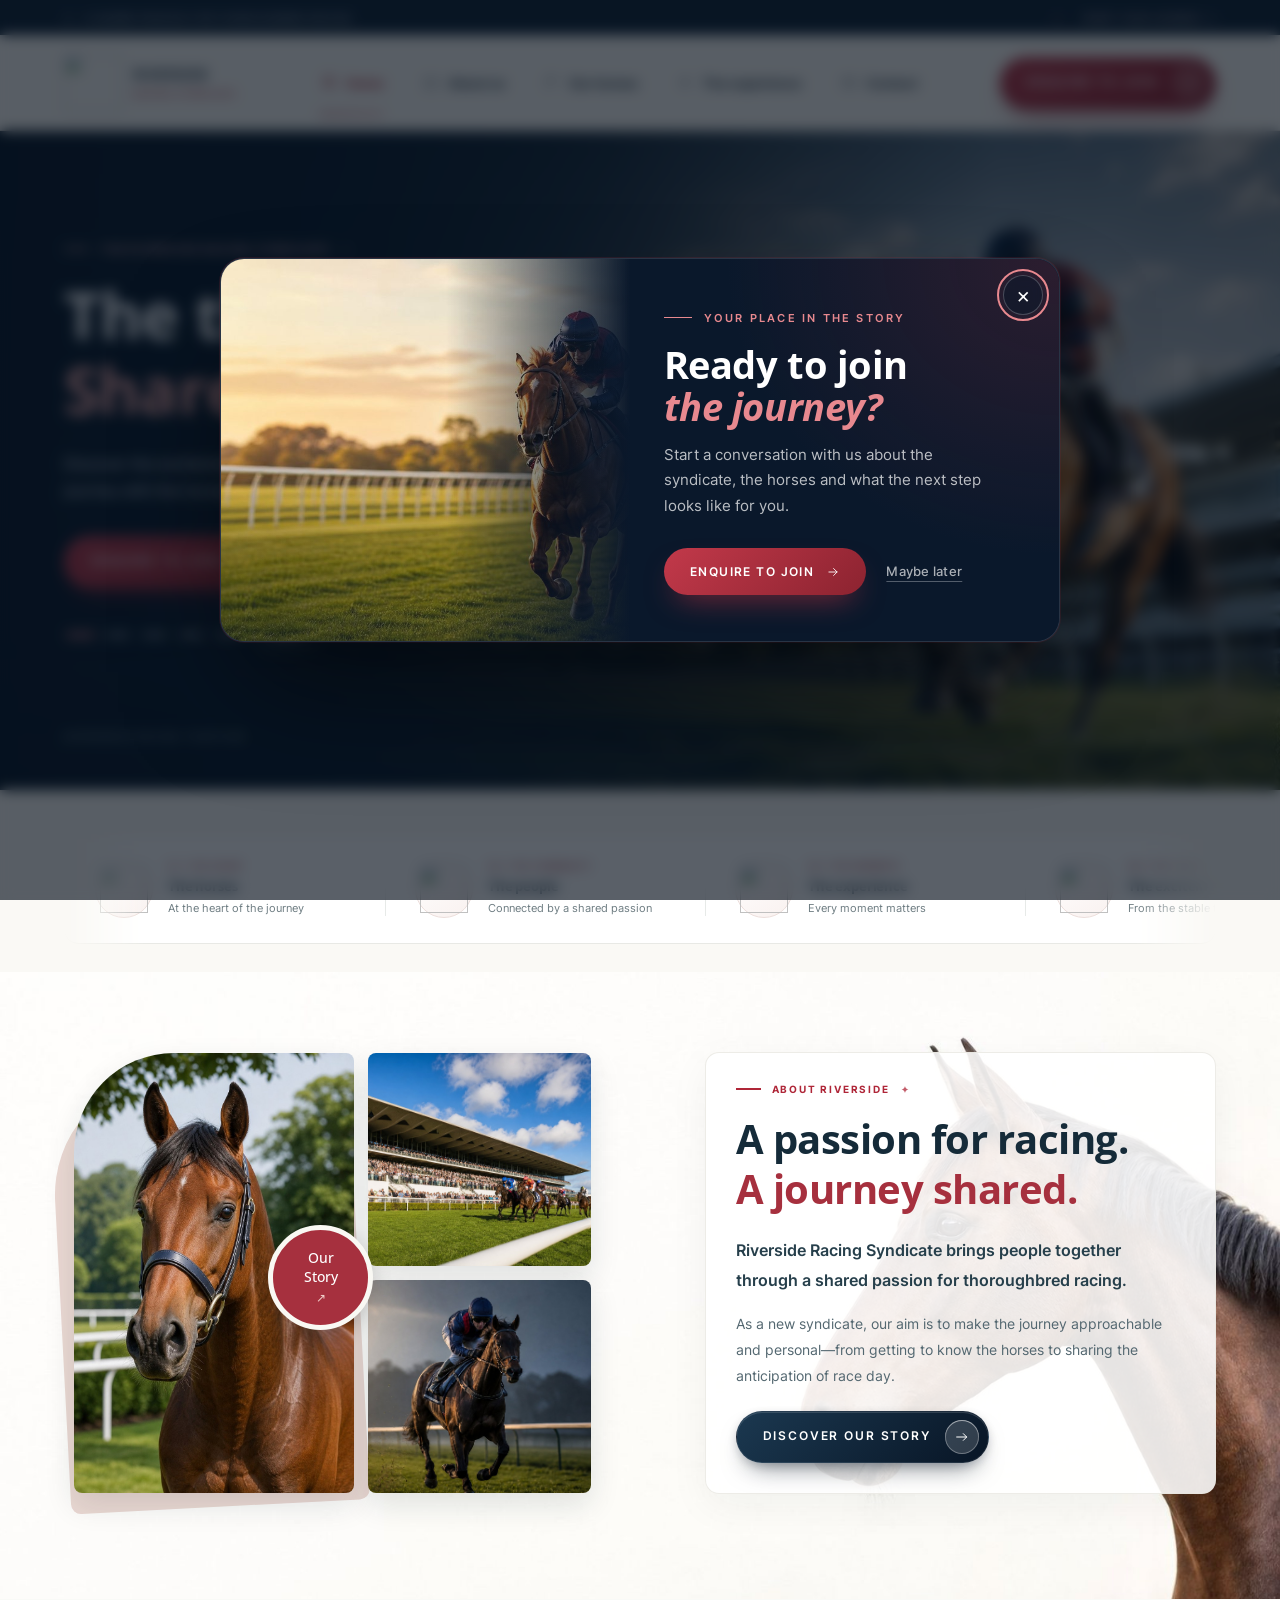
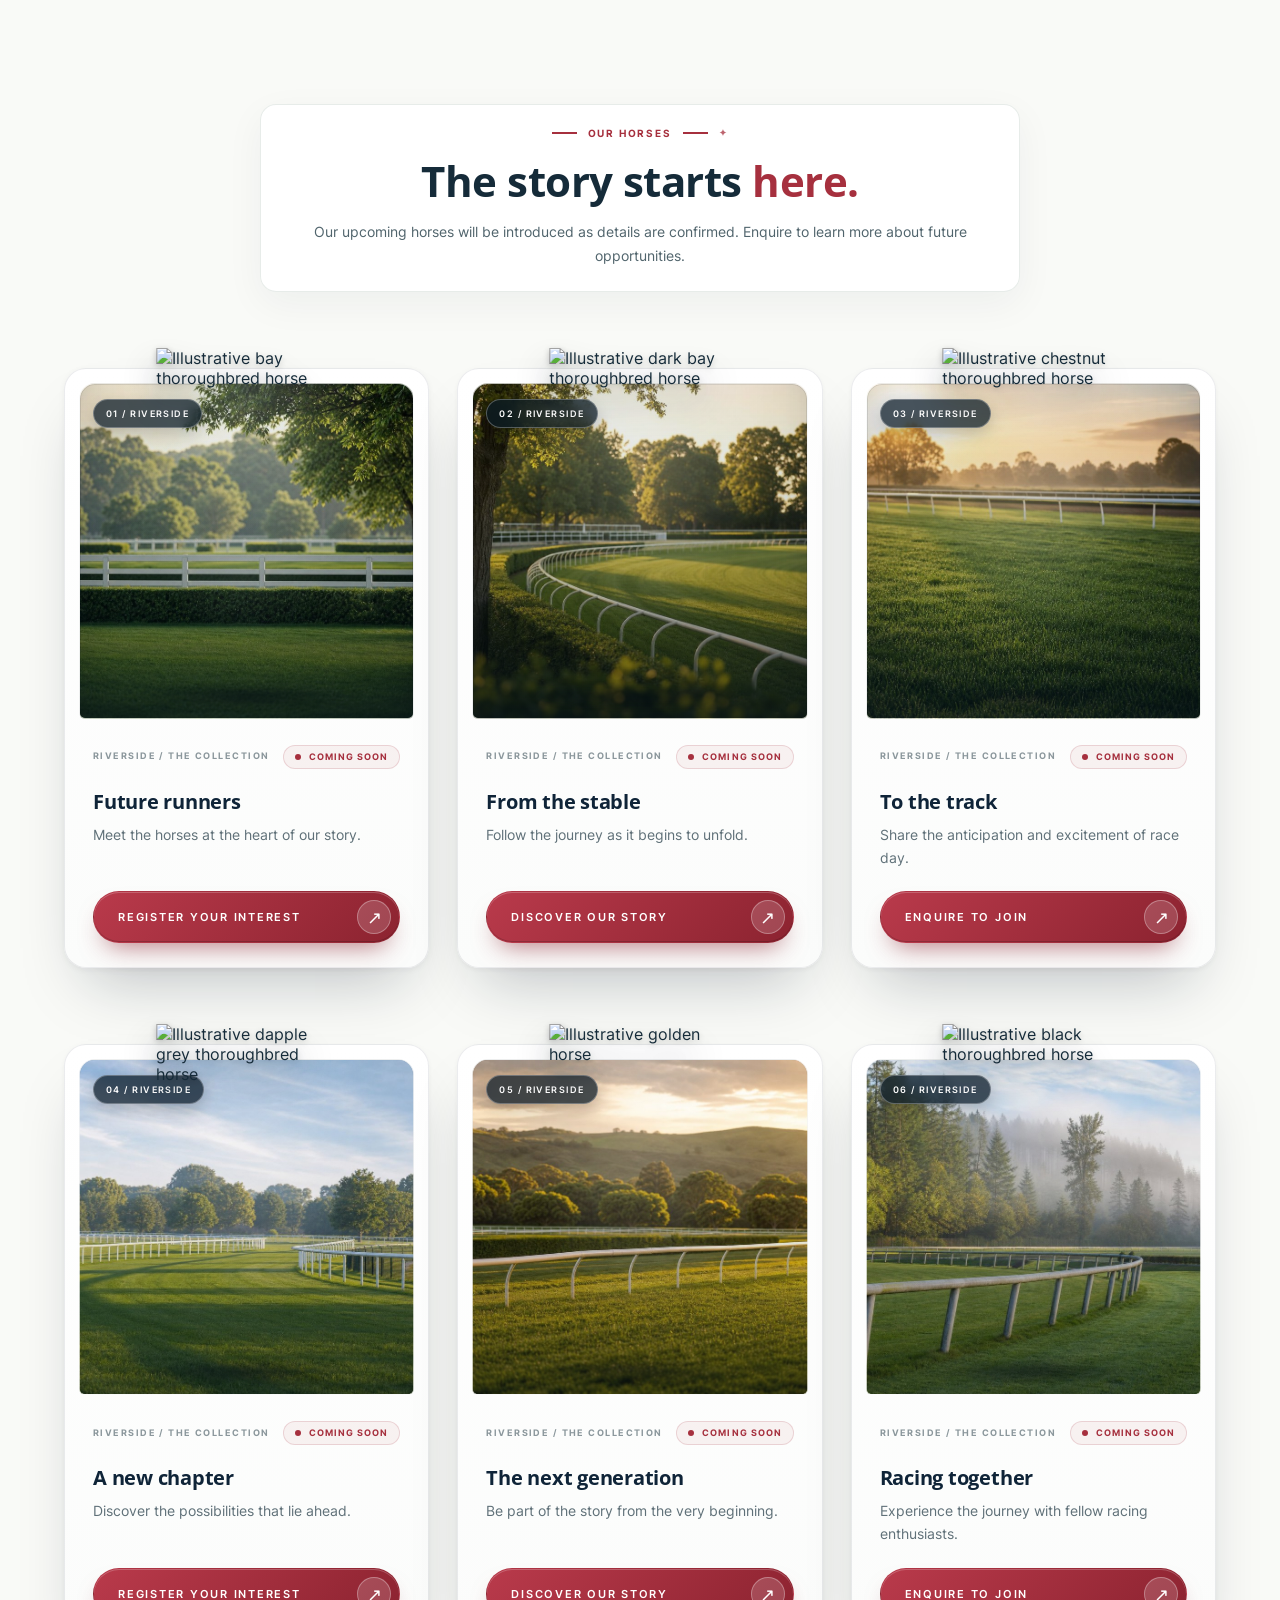
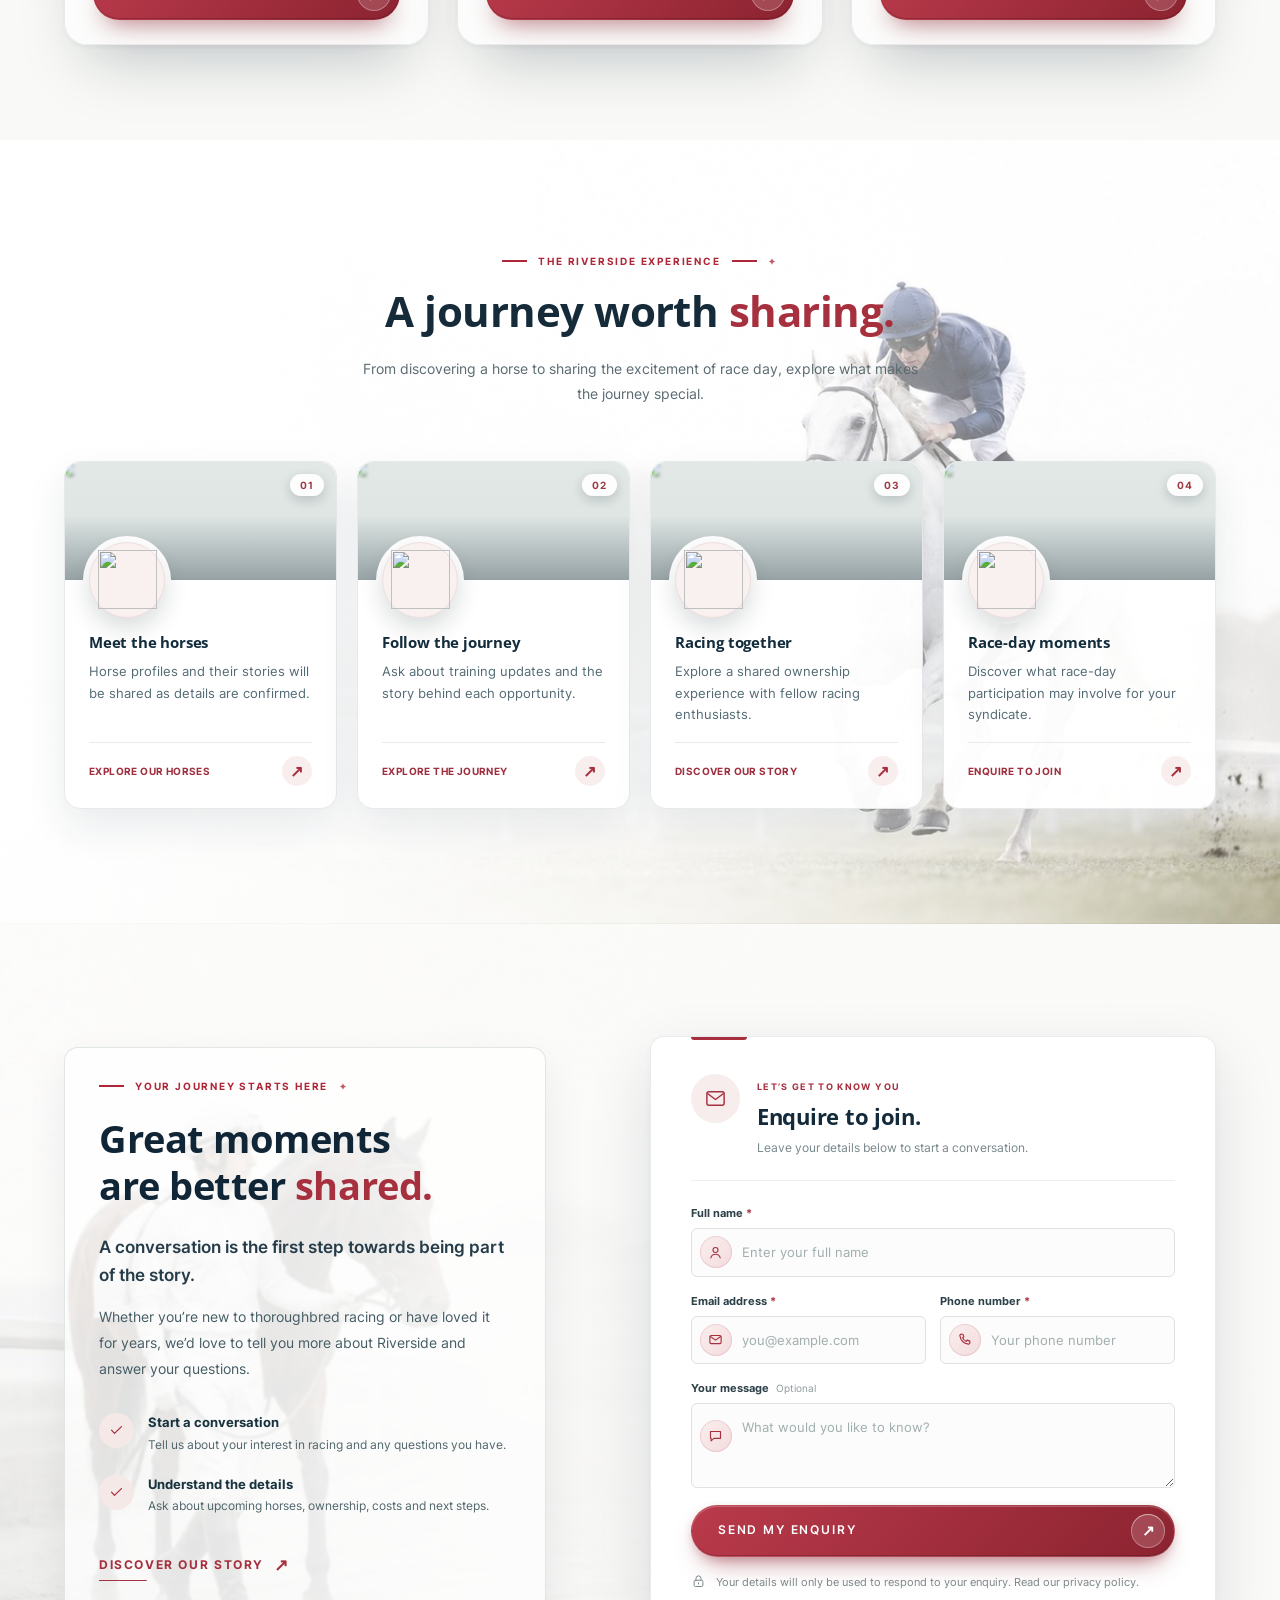
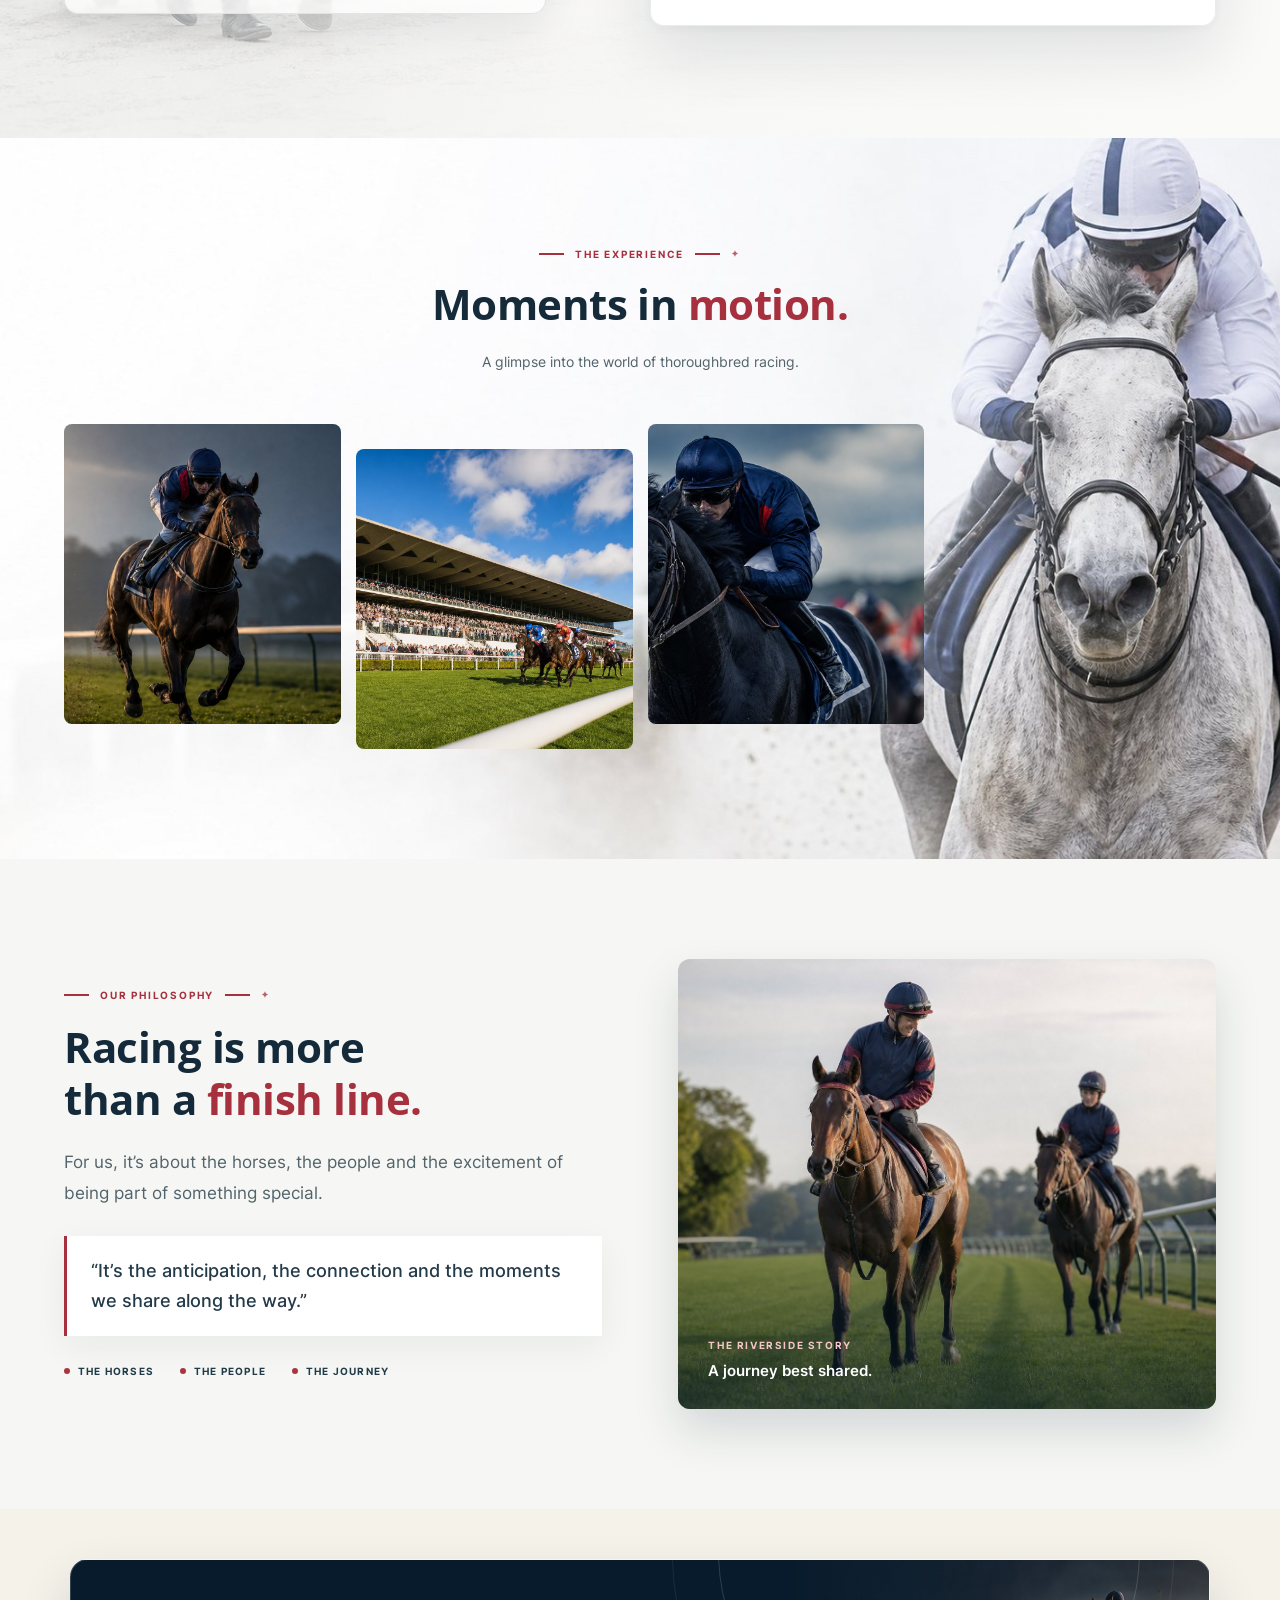
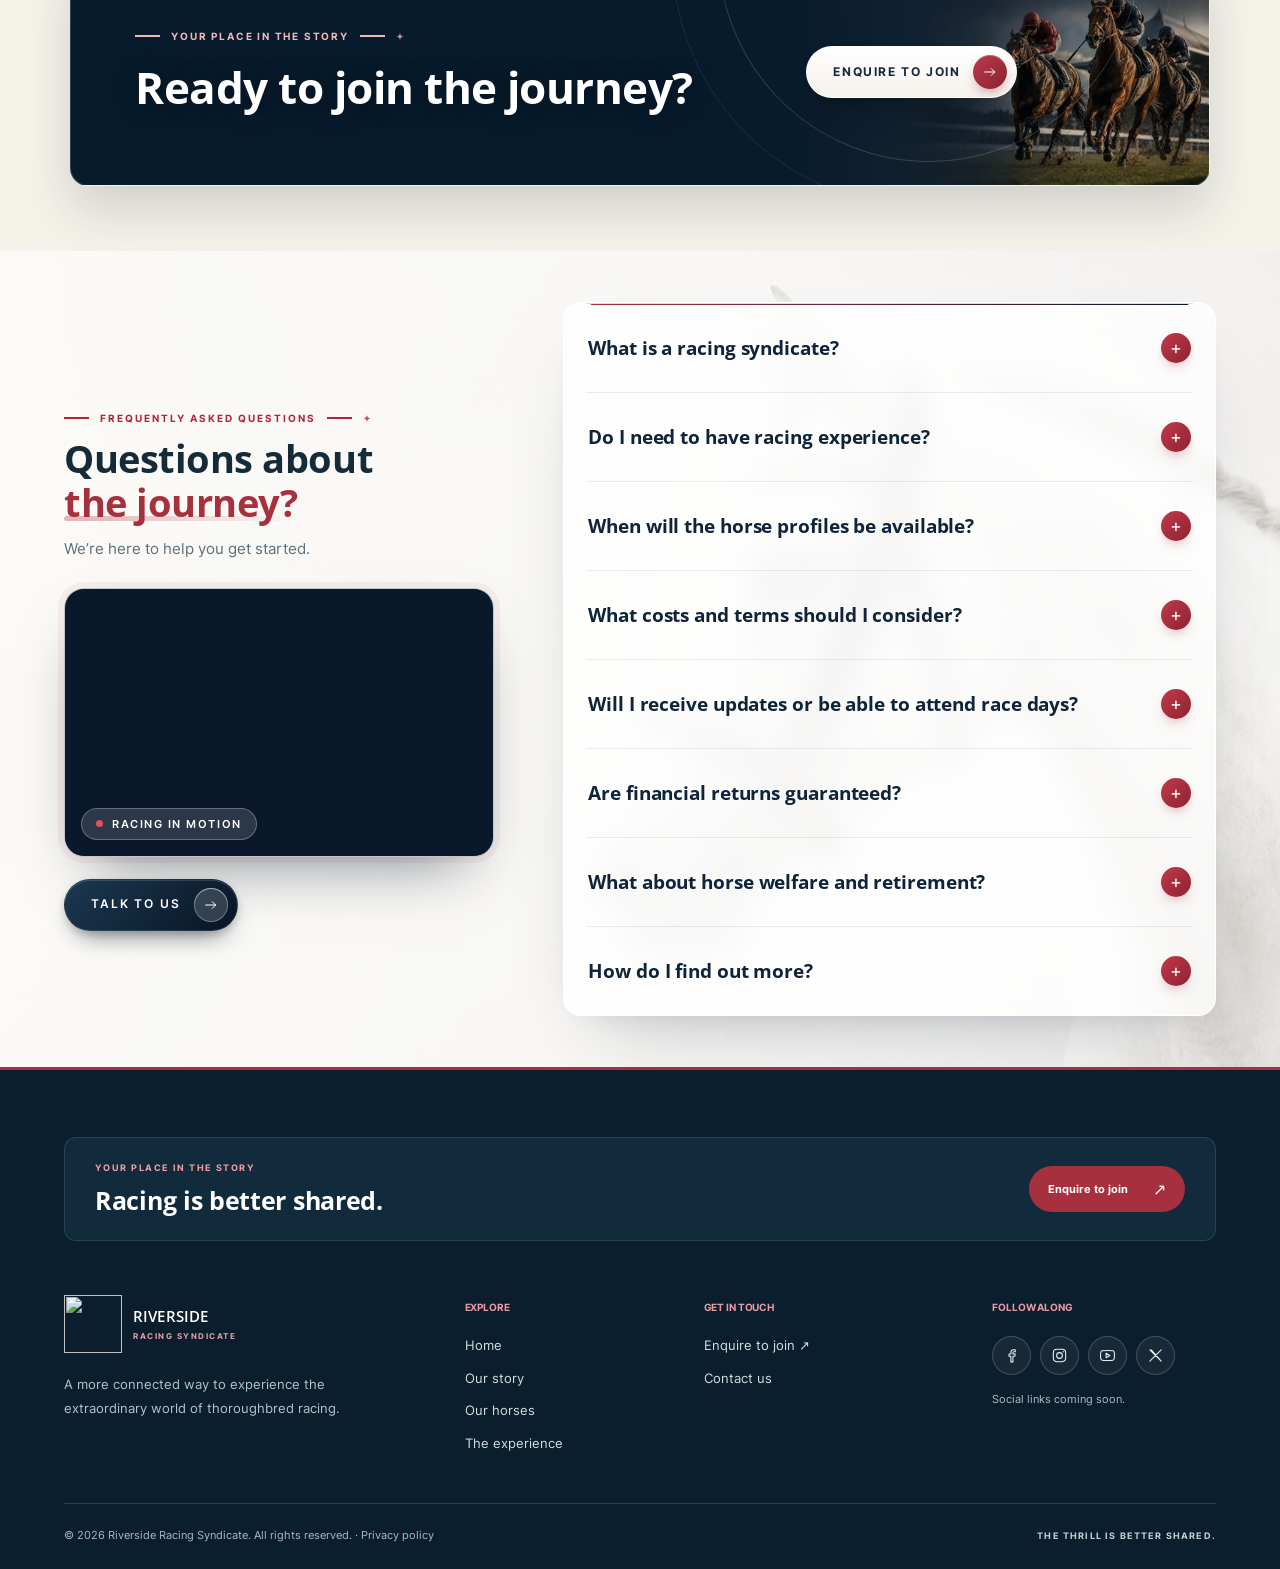
==== commit 027b7ef1: "Add files via upload" ====
--- a/public/index.html
+++ b/public/index.html
@@ -1,15 +1,37 @@
-<!DOCTYPE html><html lang="en"><head><meta charset="utf-8"><meta name="viewport" content="width=device-width, initial-scale=1"><meta name="description" content="Discover a new way to share the excitement of thoroughbred racing with Riverside Racing Syndicate."><meta name="theme-color" content="#09182b"><title>The thrill, shared | Riverside Racing Syndicate</title><link rel="stylesheet" href="assets/css/final.css"><link rel="stylesheet" href="assets/css/creative.css"><link rel="stylesheet" href="assets/css/system.css"><link rel="stylesheet" href="assets/css/reference-system.css"><link rel="stylesheet" href="assets/css/atmosphere.css?v=2"><link rel="stylesheet" href="assets/css/light-backgrounds.css"><link rel="stylesheet" href="assets/css/horses-3d.css?v=2"><link rel="stylesheet" href="assets/css/experience-cards.css?v=3"><link rel="stylesheet" href="assets/css/enquiry-design.css?v=3"><link rel="stylesheet" href="assets/css/racing-values.css?v=2"><link rel="stylesheet" href="assets/css/cta-banner.css?v=2"><link rel="stylesheet" href="assets/css/philosophy.css"><link rel="stylesheet" href="assets/css/story-design.css"><link rel="stylesheet" href="assets/css/horses-upgrade.css"><link rel="stylesheet" href="assets/css/content-clarity.css"><link rel="stylesheet" href="assets/css/hero-slider.css"><link rel="stylesheet" href="assets/css/brand-logo.css"><link rel="stylesheet" href="assets/css/footer-upgrade.css"><link rel="stylesheet" href="assets/css/rounded-elements.css"><link rel="stylesheet" href="assets/css/experience-icons-upgrade.css"><link rel="stylesheet" href="assets/css/icon-motion.css"><link rel="stylesheet" href="assets/css/scroll-and-logo-motion.css"><link rel="stylesheet" href="assets/css/horses-premium.css"></head><body>
+<!DOCTYPE html><html lang="en"><head><meta charset="utf-8"><meta name="viewport" content="width=device-width, initial-scale=1"><link rel="stylesheet" href="assets/css/fonts-premium.css?v=5"><link rel="stylesheet" href="assets/css/horsebox-inspired.css?v=1"><link rel="stylesheet" href="assets/css/join-popup.css?v=1"><meta name="description" content="Discover a new way to share the excitement of thoroughbred racing with Riverside Racing Syndicate."><meta name="theme-color" content="#09182b"><title>The thrill, shared | Riverside Racing Syndicate</title><link rel="stylesheet" href="assets/css/site-home.css?v=5"><link rel="stylesheet" href="assets/css/buttons-premium.css?v=12"><link rel="stylesheet" href="assets/css/nav-premium.css?v=1">
+<link rel="stylesheet" href="assets/css/mobile-fix.css?v=5">
+<link rel="stylesheet" href="assets/css/cta-title-banner.css?v=5">
+<link rel="stylesheet" href="assets/css/faq-premium.css?v=5">
+<link rel="stylesheet" href="assets/css/values-marquee.css?v=5"><link rel="stylesheet" href="assets/css/experience-media.css?v=2"><link rel="canonical" href="https://riverside-c27.pages.dev/"><link rel="icon" type="image/webp" href="assets/images/riverside-logo-mark.webp"><meta property="og:site_name" content="Riverside Racing Syndicate"><meta property="og:type" content="website"><meta property="og:title" content="The thrill, shared | Riverside Racing Syndicate"><meta property="og:description" content="Discover a new way to share the excitement of thoroughbred racing with Riverside Racing Syndicate."><meta property="og:url" content="https://riverside-c27.pages.dev/"><meta property="og:image" content="https://riverside-c27.pages.dev/assets/images/hero-slide-1.jpg"><meta name="twitter:card" content="summary_large_image"><meta name="twitter:title" content="The thrill, shared | Riverside Racing Syndicate"><meta name="twitter:description" content="Discover a new way to share the excitement of thoroughbred racing with Riverside Racing Syndicate."><script type="application/ld+json">{"@context":"https://schema.org","@type":"Organization","name":"Riverside Racing Syndicate","url":"https://riverside-c27.pages.dev/","logo":"https://riverside-c27.pages.dev/assets/images/riverside-logo-mark.webp","description":"A thoroughbred racing syndicate offering a shared way to experience the sport."}</script><link rel="stylesheet" href="assets/css/form-icons.css?v=1">
+</head><body>
 <svg class="svg-defs" xmlns="http://www.w3.org/2000/svg"><symbol id="arrow" viewBox="0 0 24 24"><path d="M4 12h15M14 7l5 5-5 5"/></symbol><symbol id="users" viewBox="0 0 24 24"><circle cx="9" cy="8" r="3"/><path d="M3 20v-2a6 6 0 0 1 12 0v2M16 5a3 3 0 0 1 0 6m1 3a5 5 0 0 1 4 5v1"/></symbol><symbol id="star" viewBox="0 0 24 24"><path d="m12 3 2.8 5.8 6.4.9-4.6 4.5 1.1 6.3-5.7-3-5.7 3 1.1-6.3-4.6-4.5 6.4-.9Z"/></symbol><symbol id="flag" viewBox="0 0 24 24"><path d="M5 22V3m0 1c6-4 9 4 15 0v10c-6 4-9-4-15 0"/></symbol><symbol id="spark" viewBox="0 0 24 24"><path d="m12 2 1.9 6.1L20 10l-6.1 1.9L12 18l-1.9-6.1L4 10l6.1-1.9L12 2Zm7 14 .8 2.2L22 19l-2.2.8L19 22l-.8-2.2L16 19l2.2-.8L19 16Z"/></symbol></svg>
-<div class="utility-bar"><div class="wrap"><span>✦ &nbsp; A SHARED PASSION FOR THOROUGHBRED RACING</span><span class="utility-right"><a href="contact.html">START YOUR JOURNEY ↗</a></span></div></div><header class="header-outer"><div class="nav-wrap wrap"><a class="logo" href="index.html" aria-label="Riverside Racing Syndicate home"><span class="logo-icon"><img src="assets/images/riverside-logo-mark.png" alt="" aria-hidden="true" width="58" height="58"></span><span>RIVERSIDE<small>RACING SYNDICATE</small></span></a><button class="menu-toggle" aria-label="Open navigation" aria-expanded="false" aria-controls="navigation"><span></span><span></span></button><nav id="navigation" aria-label="Main navigation"><a href="index.html" class="active">Home</a><a href="about.html">About us</a><a href="#horses">Our horses</a><a href="#experience">The experience</a><a href="contact.html">Contact</a></nav><a class="nav-action" href="contact.html">Enquire to join <svg><use href="#arrow"/></svg></a></div></header>
+<div class="utility-bar"><div class="wrap"><span>✦ &nbsp; A SHARED PASSION FOR THOROUGHBRED RACING</span><span class="utility-right"><a href="contact.html">START YOUR JOURNEY ↗</a></span></div></div><header class="header-outer"><div class="nav-wrap wrap"><a class="logo" href="index.html" aria-label="Riverside Racing Syndicate home"><span class="logo-icon"><img src="assets/images/riverside-logo-mark.webp" alt="" aria-hidden="true" width="58" height="58"></span><span>RIVERSIDE<small>RACING SYNDICATE</small></span></a><button class="menu-toggle" aria-label="Open navigation" aria-expanded="false" aria-controls="navigation"><span></span><span></span></button><nav id="navigation" aria-label="Main navigation"><a href="index.html" class="active"><span class="nav-ic" aria-hidden="true"><svg viewBox="0 0 24 24"><path d="M3.5 11 12 4l8.5 7"/><path d="M6 9.8V20h12V9.8"/><path d="M10 20v-5h4v5"/></svg></span>Home</a><a href="about.html"><span class="nav-ic" aria-hidden="true"><svg viewBox="0 0 24 24"><path d="M3 5.5c2.6-1.3 5.6-1.3 9 .8 3.4-2.1 6.4-2.1 9-.8V19c-2.6-1.3-5.6-1.3-9 .8-3.4-2.1-6.4-2.1-9-.8z"/><path d="M12 6.3V19.8"/></svg></span>About us</a><a href="#horses"><span class="nav-ic" aria-hidden="true"><svg viewBox="0 0 24 24"><path d="M5 21V3.5"/><path d="M5 4h12.5l-2.6 4 2.6 4H5"/></svg></span>Our horses</a><a href="#experience"><span class="nav-ic" aria-hidden="true"><svg viewBox="0 0 24 24"><path d="M12 3.5l1.9 5.6 5.6 1.9-5.6 1.9-1.9 5.6-1.9-5.6-5.6-1.9 5.6-1.9z"/></svg></span>The experience</a><a href="contact.html"><span class="nav-ic" aria-hidden="true"><svg viewBox="0 0 24 24"><rect x="3" y="5.5" width="18" height="13" rx="2.2"/><path d="M3.8 7.2 12 13l8.2-5.8"/></svg></span>Contact</a></nav><a class="nav-action" href="contact.html">Enquire to join <svg><use href="#arrow"/></svg></a></div></header>
 <main>
-<section class="hero new-home-hero"><div class="hero-slides" aria-hidden="true"><img class="hero-slide is-active" src="assets/images/hero-slide-1.jpg" alt="" fetchpriority="high"><img class="hero-slide" src="assets/images/hero-slide-2.jpg" alt="" loading="lazy"><img class="hero-slide" src="assets/images/hero-slide-3.jpg" alt="" loading="lazy"><img class="hero-slide" src="assets/images/hero-slide-4.jpg" alt="" loading="lazy"><img class="hero-slide" src="assets/images/hero-slide-5.jpg" alt="" loading="lazy"></div><div class="hero-shade"></div><div class="wrap hero-inner"><div class="hero-copy"><div class="eyebrow light"><span></span> THE RIVERSIDE RACING SYNDICATE</div><h1>The thrill of racing.<br><em>Shared together.</em></h1><p>Discover the excitement of thoroughbred racing through a shared journey with the horses, the people and the sport.</p><div class="hero-buttons"><a class="btn btn-red" href="contact.html">Enquire to join <svg><use href="#arrow"/></svg></a><a class="text-button" href="#story"><span>↓</span> Discover our story</a></div><div class="hero-dots" aria-label="Hero slideshow controls"><button type="button" class="hero-dot" aria-label="Show slide 1 of 5" aria-pressed="true"></button><button type="button" class="hero-dot" aria-label="Show slide 2 of 5" aria-pressed="false"></button><button type="button" class="hero-dot" aria-label="Show slide 3 of 5" aria-pressed="false"></button><button type="button" class="hero-dot" aria-label="Show slide 4 of 5" aria-pressed="false"></button><button type="button" class="hero-dot" aria-label="Show slide 5 of 5" aria-pressed="false"></button><button type="button" class="hero-pause" aria-label="Pause automatic slideshow">Pause</button></div></div><div class="hero-bottom"><span>EXPERIENCE RACING TOGETHER</span><span>THE THRILL IS BETTER SHARED.</span></div></div></section>
-<section class="racing-values" aria-label="The Riverside experience at a glance"><div class="wrap"><div class="racing-values-panel"><article class="racing-value"><div class="racing-value-icon" aria-hidden="true"><img src="assets/images/ph-value-horses.png" alt="" width="48" height="48"></div><div class="racing-value-copy"><span class="racing-value-label">01 / THE HEART</span><h3>The horses</h3><p>At the heart of the journey</p></div></article><article class="racing-value"><div class="racing-value-icon" aria-hidden="true"><img src="assets/images/ph-value-community.png" alt="" width="48" height="48"></div><div class="racing-value-copy"><span class="racing-value-label">02 / THE COMMUNITY</span><h3>The people</h3><p>Connected by a shared passion</p></div></article><article class="racing-value"><div class="racing-value-icon" aria-hidden="true"><img src="assets/images/ph-value-connection.png" alt="" width="48" height="48"></div><div class="racing-value-copy"><span class="racing-value-label">03 / THE MOMENTS</span><h3>The experience</h3><p>Every moment matters</p></div></article><article class="racing-value"><div class="racing-value-icon" aria-hidden="true"><img src="assets/images/ph-value-journey.png" alt="" width="48" height="48"></div><div class="racing-value-copy"><span class="racing-value-label">04 / THE THRILL</span><h3>The excitement</h3><p>From the stable to the track</p></div></article></div></div></section>
-<section class="collage-section" id="story"><div class="wrap collage-grid"><div class="collage"><div class="collage-accent"></div><img class="collage-tall" src="assets/images/story-main-horse.jpg" alt="A bay thoroughbred at a racecourse"><img class="collage-top" src="assets/images/grandstand.jpg" alt="Racecourse grandstand on race day"><img class="collage-bottom" src="assets/images/card-race-2.jpg" alt="Thoroughbred and jockey racing"><a class="collage-badge" href="about.html">Our<br>Story <span>↗</span></a></div><div class="collage-copy"><div class="eyebrow"><span></span> ABOUT RIVERSIDE</div><h2>A passion for racing.<br><em>A journey shared.</em></h2><p class="intro">Riverside Racing Syndicate brings people together through a shared passion for thoroughbred racing.</p><p>As a new syndicate, our aim is to make the journey approachable and personal—from getting to know the horses to sharing the anticipation of race day.</p><a class="btn navy-btn" href="about.html">Discover our story <svg><use href="#arrow"/></svg></a></div></div></section>
-<section class="ref-horses" id="horses"><div class="wrap"><div class="ref-center"><div class="eyebrow"><span></span> OUR HORSES <span></span></div><h2>The story starts <em>here.</em></h2><p>Our upcoming horses will be introduced as details are confirmed. Enquire to learn more about future opportunities.</p></div><div class="ref-horse-grid pop-horse-grid"><article class="pop-card"><div class="horse-stage stage-one"><div class="stage-frame"></div><span class="stage-index">01 / RIVERSIDE</span><img src="assets/images/horse-pop-1.png?v=2" alt="Illustrative bay thoroughbred horse" loading="lazy"></div><div class="pop-card-body"><div class="horse-card-meta"><span class="horse-card-kicker">Riverside / The collection</span><span class="pop-status"><i></i> COMING SOON</span></div><h3>Future runners</h3><p>Meet the horses at the heart of our story.</p><a href="contact.html">Register your interest <span>↗</span></a></div></article><article class="pop-card"><div class="horse-stage stage-two"><div class="stage-frame"></div><span class="stage-index">02 / RIVERSIDE</span><img src="assets/images/horse-pop-2.png?v=2" alt="Illustrative dark bay thoroughbred horse" loading="lazy"></div><div class="pop-card-body"><div class="horse-card-meta"><span class="horse-card-kicker">Riverside / The collection</span><span class="pop-status"><i></i> COMING SOON</span></div><h3>From the stable</h3><p>Follow the journey as it begins to unfold.</p><a href="about.html">Discover our story <span>↗</span></a></div></article><article class="pop-card"><div class="horse-stage stage-three"><div class="stage-frame"></div><span class="stage-index">03 / RIVERSIDE</span><img src="assets/images/horse-pop-3.png?v=2" alt="Illustrative chestnut thoroughbred horse" loading="lazy"></div><div class="pop-card-body"><div class="horse-card-meta"><span class="horse-card-kicker">Riverside / The collection</span><span class="pop-status"><i></i> COMING SOON</span></div><h3>To the track</h3><p>Share the anticipation and excitement of race day.</p><a href="contact.html">Enquire to join <span>↗</span></a></div></article><article class="pop-card"><div class="horse-stage stage-four"><div class="stage-frame"><img class="stage-background" src="assets/images/card-nature-4.jpg" alt="" aria-hidden="true"></div><span class="stage-index">04 / RIVERSIDE</span><img src="assets/images/horse-pop-4.png" alt="Illustrative dapple grey thoroughbred horse" loading="lazy"></div><div class="pop-card-body"><div class="horse-card-meta"><span class="horse-card-kicker">Riverside / The collection</span><span class="pop-status"><i></i> COMING SOON</span></div><h3>A new chapter</h3><p>Discover the possibilities that lie ahead.</p><a href="contact.html">Register your interest <span>↗</span></a></div></article><article class="pop-card"><div class="horse-stage stage-five"><div class="stage-frame"><img class="stage-background" src="assets/images/card-nature-5.jpg" alt="" aria-hidden="true"></div><span class="stage-index">05 / RIVERSIDE</span><img src="assets/images/horse-pop-5.png" alt="Illustrative golden horse" loading="lazy"></div><div class="pop-card-body"><div class="horse-card-meta"><span class="horse-card-kicker">Riverside / The collection</span><span class="pop-status"><i></i> COMING SOON</span></div><h3>The next generation</h3><p>Be part of the story from the very beginning.</p><a href="about.html">Discover our story <span>↗</span></a></div></article><article class="pop-card"><div class="horse-stage stage-six"><div class="stage-frame"><img class="stage-background" src="assets/images/card-nature-6.jpg" alt="" aria-hidden="true"></div><span class="stage-index">06 / RIVERSIDE</span><img src="assets/images/horse-pop-6.png" alt="Illustrative black thoroughbred horse" loading="lazy"></div><div class="pop-card-body"><div class="horse-card-meta"><span class="horse-card-kicker">Riverside / The collection</span><span class="pop-status"><i></i> COMING SOON</span></div><h3>Racing together</h3><p>Experience the journey with fellow racing enthusiasts.</p><a href="contact.html">Enquire to join <span>↗</span></a></div></article></div><p class="ref-disclaimer">AI-generated imagery is illustrative and does not represent specific horses.</p></div></section>
-<section class="ref-features" id="experience" aria-labelledby="experience-title"><div class="wrap"><div class="ref-center"><div class="eyebrow"><span></span> THE RIVERSIDE EXPERIENCE <span></span></div><h2 id="experience-title">A journey worth <em>sharing.</em></h2><p>From discovering a horse to sharing the excitement of race day, explore what makes the journey special.</p></div><div class="experience-cards"><article class="experience-card"><div class="experience-card-top"><span class="experience-icon" aria-hidden="true"><img src="assets/images/experience-ai-horse.png" alt="" width="59" height="59" loading="lazy"></span><span class="experience-number">01</span></div><h3>Meet the horses</h3><p>Horse profiles and their stories will be shared as details are confirmed.</p><a href="about.html#horses">Explore our horses <span aria-hidden="true">↗</span></a></article><article class="experience-card"><div class="experience-card-top"><span class="experience-icon" aria-hidden="true"><img src="assets/images/experience-ai-community.png" alt="" width="59" height="59" loading="lazy"></span><span class="experience-number">02</span></div><h3>Racing together</h3><p>Explore a shared ownership experience with fellow racing enthusiasts.</p><a href="about.html">Discover our story <span aria-hidden="true">↗</span></a></article><article class="experience-card"><div class="experience-card-top"><span class="experience-icon" aria-hidden="true"><img src="assets/images/experience-ai-journey.png" alt="" width="59" height="59" loading="lazy"></span><span class="experience-number">03</span></div><h3>Follow the journey</h3><p>Ask about training updates and the story behind each opportunity.</p><a href="about.html">Explore the journey <span aria-hidden="true">↗</span></a></article><article class="experience-card"><div class="experience-card-top"><span class="experience-icon" aria-hidden="true"><img src="assets/images/experience-ai-raceday.png" alt="" width="59" height="59" loading="lazy"></span><span class="experience-number">04</span></div><h3>Race-day moments</h3><p>Discover what race-day participation may involve for your syndicate.</p><a href="contact.html">Enquire to join <span aria-hidden="true">↗</span></a></article></div></div></section>
-<section class="ref-enquiry enquiry-section" id="journey" aria-labelledby="enquiry-title"><div class="wrap enquiry-layout"><div class="enquiry-intro"><div class="eyebrow"><span></span> YOUR JOURNEY STARTS HERE</div><h2 id="enquiry-title">Great moments<br>are better <em>shared.</em></h2><p class="enquiry-lead">A conversation is the first step towards being part of the story.</p><p class="enquiry-description">Whether you’re new to thoroughbred racing or have loved it for years, we’d love to tell you more about Riverside and answer your questions.</p><div class="enquiry-points"><div><span class="enquiry-point-icon" aria-hidden="true"><svg viewBox="0 0 24 24"><path d="M5 11.5 9.2 16 19 6.5"/></svg></span><div><strong>Start a conversation</strong><small>Tell us about your interest in racing and any questions you have.</small></div></div><div><span class="enquiry-point-icon" aria-hidden="true"><svg viewBox="0 0 24 24"><path d="M5 11.5 9.2 16 19 6.5"/></svg></span><div><strong>Understand the details</strong><small>Ask about upcoming horses, ownership, costs and next steps.</small></div></div></div><a class="enquiry-story-link" href="about.html">Discover our story <span aria-hidden="true">↗</span></a></div><div class="enquiry-card"><div class="enquiry-card-heading"><div class="enquiry-card-icon" aria-hidden="true"><svg viewBox="0 0 24 24"><rect x="3" y="5" width="18" height="14" rx="2"/><path d="m4 7 8 6 8-6"/></svg></div><div><span class="enquiry-kicker">LET’S GET TO KNOW YOU</span><h3>Enquire to join.</h3><p>Leave your details below to start a conversation.</p></div></div><form id="enquiry-form" class="enquiry-form-new"><div class="enquiry-field"><label for="name">Full name <span>*</span></label><input id="name" name="name" autocomplete="name" required placeholder="Enter your full name"></div><div class="enquiry-field-row"><div class="enquiry-field"><label for="email">Email address <span>*</span></label><input id="email" name="email" type="email" autocomplete="email" required placeholder="you@example.com"></div><div class="enquiry-field"><label for="phone">Phone number <span>*</span></label><input id="phone" name="phone" type="tel" autocomplete="tel" required placeholder="Your phone number"></div></div><div class="enquiry-field"><label for="message">Your message <small>Optional</small></label><textarea id="message" name="message" rows="3" placeholder="What would you like to know?"></textarea></div><button type="submit" class="enquiry-submit">Send my enquiry <span aria-hidden="true">↗</span></button><p class="enquiry-privacy"><svg aria-hidden="true" viewBox="0 0 24 24"><rect x="5" y="10" width="14" height="10" rx="2"/><path d="M8 10V7a4 4 0 0 1 8 0v3m-4 4v2"/></svg>Your details will only be used to respond to your enquiry.</p><p class="enquiry-status" id="form-message" role="status" aria-live="polite"></p></form></div></div></section>
-<section class="ref-gallery"><div class="wrap"><div class="ref-center"><div class="eyebrow"><span></span> THE EXPERIENCE <span></span></div><h2>Moments in <em>motion.</em></h2><p>A glimpse into the world of thoroughbred racing.</p></div><div class="ref-gallery-grid"><img src="assets/images/card-race-2.jpg" alt="Thoroughbred galloping on the track"><img src="assets/images/grandstand.jpg" alt="Racecourse and grandstand"><img src="assets/images/card-race-3.jpg" alt="Jockey and thoroughbred at speed"><img src="assets/images/racecourse.jpg" alt="Race day at a racecourse"></div></div></section>
+<section class="hero new-home-hero"><div class="hero-slides" aria-hidden="true"><img class="hero-slide is-active" src="assets/images/hero-slide-1.jpg" alt="" fetchpriority="high"><img class="hero-slide" src="assets/images/hero-slide-2.jpg" alt="" loading="lazy"><img class="hero-slide" src="assets/images/hero-slide-3.jpg" alt="" loading="lazy"><img class="hero-slide" src="assets/images/hero-slide-4.jpg" alt="" loading="lazy"><img class="hero-slide" src="assets/images/hero-slide-5.jpg?v=2" alt="" loading="lazy"></div><div class="hero-shade"></div><div class="wrap hero-inner"><div class="hero-copy"><div class="eyebrow light"><span></span> THE RIVERSIDE RACING SYNDICATE</div><h1>The thrill of racing.<br><em>Shared together.</em></h1><p>Discover the excitement of thoroughbred racing through a shared journey with the horses, the people and the sport.</p><div class="hero-buttons"><a class="btn btn-red" href="contact.html">Enquire to join <svg><use href="#arrow"/></svg></a><a class="text-button" href="#story"><span>↓</span> Discover our story</a></div><div class="hero-dots" aria-label="Hero slideshow controls"><button type="button" class="hero-dot" aria-label="Show slide 1 of 5" aria-pressed="true"></button><button type="button" class="hero-dot" aria-label="Show slide 2 of 5" aria-pressed="false"></button><button type="button" class="hero-dot" aria-label="Show slide 3 of 5" aria-pressed="false"></button><button type="button" class="hero-dot" aria-label="Show slide 4 of 5" aria-pressed="false"></button><button type="button" class="hero-dot" aria-label="Show slide 5 of 5" aria-pressed="false"></button><button type="button" class="hero-pause" aria-label="Pause automatic slideshow">Pause</button></div></div><div class="hero-bottom"><span>EXPERIENCE RACING TOGETHER</span><span>THE THRILL IS BETTER SHARED.</span></div></div></section>
+<section class="racing-values" aria-label="The Riverside experience at a glance"><div class="wrap"><div class="racing-values-panel"><article class="racing-value"><div class="racing-value-icon" aria-hidden="true"><img src="assets/images/ph-value-horses.webp" alt="" width="48" height="48" loading="lazy" decoding="async"></div><div class="racing-value-copy"><span class="racing-value-label">01 / THE HEART</span><h3>The horses</h3><p>At the heart of the journey</p></div></article><article class="racing-value"><div class="racing-value-icon" aria-hidden="true"><img src="assets/images/ph-value-community.webp" alt="" width="48" height="48" loading="lazy" decoding="async"></div><div class="racing-value-copy"><span class="racing-value-label">02 / THE COMMUNITY</span><h3>The people</h3><p>Connected by a shared passion</p></div></article><article class="racing-value"><div class="racing-value-icon" aria-hidden="true"><img src="assets/images/ph-value-connection.webp" alt="" width="48" height="48" loading="lazy" decoding="async"></div><div class="racing-value-copy"><span class="racing-value-label">03 / THE MOMENTS</span><h3>The experience</h3><p>Every moment matters</p></div></article><article class="racing-value"><div class="racing-value-icon" aria-hidden="true"><img src="assets/images/ph-value-journey.webp" alt="" width="48" height="48" loading="lazy" decoding="async"></div><div class="racing-value-copy"><span class="racing-value-label">04 / THE THRILL</span><h3>The excitement</h3><p>From the stable to the track</p></div></article></div></div></section>
+<section class="collage-section" id="story"><div class="wrap collage-grid"><div class="collage"><div class="collage-accent"></div><img class="collage-tall" src="assets/images/about-riverside-hero.webp" alt="A thoroughbred and jockey racing at golden hour" loading="lazy" decoding="async"><img class="collage-top" src="assets/images/grandstand.jpg" alt="Racecourse grandstand on race day" loading="lazy" decoding="async"><img class="collage-bottom" src="assets/images/card-race-2.jpg" alt="Thoroughbred and jockey racing" loading="lazy" decoding="async"><a class="collage-badge" href="about.html">Our<br>Story <span>↗</span></a></div><div class="collage-copy"><div class="eyebrow"><span></span> ABOUT RIVERSIDE</div><h2>A passion for racing.<br><em>A journey shared.</em></h2><p class="intro">Riverside Racing Syndicate brings people together through a shared passion for thoroughbred racing.</p><p>As a new syndicate, our aim is to make the journey approachable and personal—from getting to know the horses to sharing the anticipation of race day.</p><a class="btn navy-btn" href="about.html">Discover our story <svg><use href="#arrow"/></svg></a></div></div></section>
+<section class="ref-horses" id="horses"><div class="wrap"><div class="ref-center"><div class="eyebrow"><span></span> OUR HORSES <span></span></div><h2>The story starts <em>here.</em></h2><p>Our upcoming horses will be introduced as details are confirmed. Enquire to learn more about future opportunities.</p></div><div class="ref-horse-grid pop-horse-grid"><article class="pop-card"><div class="horse-stage stage-one"><div class="stage-frame"></div><span class="stage-index">01 / RIVERSIDE</span><img src="assets/images/horse-pop-1.webp?v=2" alt="Illustrative bay thoroughbred horse" loading="lazy"></div><div class="pop-card-body"><div class="horse-card-meta"><span class="horse-card-kicker">Riverside / The collection</span><span class="pop-status"><i></i> COMING SOON</span></div><h3>Future runners</h3><p>Meet the horses at the heart of our story.</p><a href="contact.html">Register your interest <span>↗</span></a></div></article><article class="pop-card"><div class="horse-stage stage-two"><div class="stage-frame"></div><span class="stage-index">02 / RIVERSIDE</span><img src="assets/images/horse-pop-2.webp?v=2" alt="Illustrative dark bay thoroughbred horse" loading="lazy"></div><div class="pop-card-body"><div class="horse-card-meta"><span class="horse-card-kicker">Riverside / The collection</span><span class="pop-status"><i></i> COMING SOON</span></div><h3>From the stable</h3><p>Follow the journey as it begins to unfold.</p><a href="about.html">Discover our story <span>↗</span></a></div></article><article class="pop-card"><div class="horse-stage stage-three"><div class="stage-frame"></div><span class="stage-index">03 / RIVERSIDE</span><img src="assets/images/horse-pop-3.webp?v=2" alt="Illustrative chestnut thoroughbred horse" loading="lazy"></div><div class="pop-card-body"><div class="horse-card-meta"><span class="horse-card-kicker">Riverside / The collection</span><span class="pop-status"><i></i> COMING SOON</span></div><h3>To the track</h3><p>Share the anticipation and excitement of race day.</p><a href="contact.html">Enquire to join <span>↗</span></a></div></article><article class="pop-card"><div class="horse-stage stage-four"><div class="stage-frame"><img class="stage-background" src="assets/images/card-nature-4.jpg" alt="" aria-hidden="true" loading="lazy" decoding="async"></div><span class="stage-index">04 / RIVERSIDE</span><img src="assets/images/horse-pop-4.webp" alt="Illustrative dapple grey thoroughbred horse" loading="lazy"></div><div class="pop-card-body"><div class="horse-card-meta"><span class="horse-card-kicker">Riverside / The collection</span><span class="pop-status"><i></i> COMING SOON</span></div><h3>A new chapter</h3><p>Discover the possibilities that lie ahead.</p><a href="contact.html">Register your interest <span>↗</span></a></div></article><article class="pop-card"><div class="horse-stage stage-five"><div class="stage-frame"><img class="stage-background" src="assets/images/card-nature-5.jpg" alt="" aria-hidden="true" loading="lazy" decoding="async"></div><span class="stage-index">05 / RIVERSIDE</span><img src="assets/images/horse-pop-5.webp" alt="Illustrative golden horse" loading="lazy"></div><div class="pop-card-body"><div class="horse-card-meta"><span class="horse-card-kicker">Riverside / The collection</span><span class="pop-status"><i></i> COMING SOON</span></div><h3>The next generation</h3><p>Be part of the story from the very beginning.</p><a href="about.html">Discover our story <span>↗</span></a></div></article><article class="pop-card"><div class="horse-stage stage-six"><div class="stage-frame"><img class="stage-background" src="assets/images/card-nature-6.jpg" alt="" aria-hidden="true" loading="lazy" decoding="async"></div><span class="stage-index">06 / RIVERSIDE</span><img src="assets/images/horse-pop-6.webp" alt="Illustrative black thoroughbred horse" loading="lazy"></div><div class="pop-card-body"><div class="horse-card-meta"><span class="horse-card-kicker">Riverside / The collection</span><span class="pop-status"><i></i> COMING SOON</span></div><h3>Racing together</h3><p>Experience the journey with fellow racing enthusiasts.</p><a href="contact.html">Enquire to join <span>↗</span></a></div></article></div></div></section>
+<section class="ref-features" id="experience" aria-labelledby="experience-title"><div class="wrap"><div class="ref-center"><div class="eyebrow"><span></span> THE RIVERSIDE EXPERIENCE <span></span></div><h2 id="experience-title">A journey worth <em>sharing.</em></h2><p>From discovering a horse to sharing the excitement of race day, explore what makes the journey special.</p></div><div class="experience-cards"><article class="experience-card"><div class="experience-card-media" aria-hidden="true"><img src="assets/images/experience-card-1.webp" alt="" width="720" height="450" loading="lazy" decoding="async"><span class="experience-number">01</span></div><div class="experience-card-top"><span class="experience-icon" aria-hidden="true"><img src="assets/images/experience-ai-horse.webp" alt="" width="59" height="59" loading="lazy"></span></div><h3>Meet the horses</h3><p>Horse profiles and their stories will be shared as details are confirmed.</p><a href="about.html#horses">Explore our horses <span aria-hidden="true">↗</span></a></article><article class="experience-card"><div class="experience-card-media" aria-hidden="true"><img src="assets/images/experience-card-3.webp" alt="" width="720" height="450" loading="lazy" decoding="async"><span class="experience-number">02</span></div><div class="experience-card-top"><span class="experience-icon" aria-hidden="true"><img src="assets/images/experience-ai-journey.webp" alt="" width="59" height="59" loading="lazy"></span></div><h3>Follow the journey</h3><p>Ask about training updates and the story behind each opportunity.</p><a href="about.html">Explore the journey <span aria-hidden="true">↗</span></a></article><article class="experience-card"><div class="experience-card-media" aria-hidden="true"><img src="assets/images/experience-card-2.webp" alt="" width="720" height="450" loading="lazy" decoding="async"><span class="experience-number">03</span></div><div class="experience-card-top"><span class="experience-icon" aria-hidden="true"><img src="assets/images/experience-ai-community.webp" alt="" width="59" height="59" loading="lazy"></span></div><h3>Racing together</h3><p>Explore a shared ownership experience with fellow racing enthusiasts.</p><a href="about.html">Discover our story <span aria-hidden="true">↗</span></a></article><article class="experience-card"><div class="experience-card-media" aria-hidden="true"><img src="assets/images/experience-card-4.webp" alt="" width="720" height="450" loading="lazy" decoding="async"><span class="experience-number">04</span></div><div class="experience-card-top"><span class="experience-icon" aria-hidden="true"><img src="assets/images/experience-ai-raceday.webp" alt="" width="59" height="59" loading="lazy"></span></div><h3>Race-day moments</h3><p>Discover what race-day participation may involve for your syndicate.</p><a href="contact.html">Enquire to join <span aria-hidden="true">↗</span></a></article></div></div></section>
+<section class="ref-enquiry enquiry-section" id="journey" aria-labelledby="enquiry-title"><div class="wrap enquiry-layout"><div class="enquiry-intro"><div class="eyebrow"><span></span> YOUR JOURNEY STARTS HERE</div><h2 id="enquiry-title">Great moments<br>are better <em>shared.</em></h2><p class="enquiry-lead">A conversation is the first step towards being part of the story.</p><p class="enquiry-description">Whether you’re new to thoroughbred racing or have loved it for years, we’d love to tell you more about Riverside and answer your questions.</p><div class="enquiry-points"><div><span class="enquiry-point-icon" aria-hidden="true"><svg viewBox="0 0 24 24"><path d="M5 11.5 9.2 16 19 6.5"/></svg></span><div><strong>Start a conversation</strong><small>Tell us about your interest in racing and any questions you have.</small></div></div><div><span class="enquiry-point-icon" aria-hidden="true"><svg viewBox="0 0 24 24"><path d="M5 11.5 9.2 16 19 6.5"/></svg></span><div><strong>Understand the details</strong><small>Ask about upcoming horses, ownership, costs and next steps.</small></div></div></div><a class="enquiry-story-link" href="about.html">Discover our story <span aria-hidden="true">↗</span></a></div><div class="enquiry-card"><div class="enquiry-card-heading"><div class="enquiry-card-icon" aria-hidden="true"><svg viewBox="0 0 24 24"><rect x="3" y="5" width="18" height="14" rx="2"/><path d="m4 7 8 6 8-6"/></svg></div><div><span class="enquiry-kicker">LET’S GET TO KNOW YOU</span><h3>Enquire to join.</h3><p>Leave your details below to start a conversation.</p></div></div><form id="enquiry-form" class="enquiry-form-new"><div class="enquiry-field"><label for="name">Full name <span>*</span></label><span class="enq-wrap"><input id="name" name="name" autocomplete="name" required placeholder="Enter your full name"><span class="enq-ico" aria-hidden="true"><svg viewBox="0 0 24 24"><circle cx="12" cy="8" r="4"/><path d="M4.5 20.5c.9-3.6 3.9-5.8 7.5-5.8s6.6 2.2 7.5 5.8"/></svg></span></span></div><div class="enquiry-field-row"><div class="enquiry-field"><label for="email">Email address <span>*</span></label><span class="enq-wrap"><input id="email" name="email" type="email" autocomplete="email" required placeholder="you@example.com"><span class="enq-ico" aria-hidden="true"><svg viewBox="0 0 24 24"><rect x="3" y="5.5" width="18" height="13" rx="2.2"/><path d="M3.8 7.2 12 13l8.2-5.8"/></svg></span></span></div><div class="enquiry-field"><label for="phone">Phone number <span>*</span></label><span class="enq-wrap"><input id="phone" name="phone" type="tel" autocomplete="tel" required placeholder="Your phone number"><span class="enq-ico" aria-hidden="true"><svg viewBox="0 0 24 24"><path d="M6.6 3.5h2.8l1.6 4.2-2 1.4a10.5 10.5 0 0 0 5.9 5.9l1.4-2 4.2 1.6v2.8a2 2 0 0 1-2.2 2A16.5 16.5 0 0 1 4.6 5.7a2 2 0 0 1 2-2.2z"/></svg></span></span></div></div><div class="enquiry-field"><label for="message">Your message <small>Optional</small></label><span class="enq-wrap enq-wrap--area"><textarea id="message" name="message" rows="3" placeholder="What would you like to know?"></textarea><span class="enq-ico" aria-hidden="true"><svg viewBox="0 0 24 24"><path d="M4 5.5h16v11H9.5L5 20.5v-4H4z"/></svg></span></span></div><div class="enquiry-hp" aria-hidden="true" style="position:absolute;left:-9999px;width:1px;height:1px;overflow:hidden"><label>Leave this field empty<input type="text" name="_gotcha" tabindex="-1" autocomplete="off"></label></div><button type="submit" class="enquiry-submit">Send my enquiry <span aria-hidden="true">↗</span></button><p class="enquiry-privacy"><svg aria-hidden="true" viewBox="0 0 24 24"><rect x="5" y="10" width="14" height="10" rx="2"/><path d="M8 10V7a4 4 0 0 1 8 0v3m-4 4v2"/></svg><span>Your details will only be used to respond to your enquiry. <a href="privacy.html">Read our privacy policy</a>.</span></p><p class="enquiry-status" id="form-message" role="status" aria-live="polite"></p></form></div></div></section>
+<section class="ref-gallery"><div class="wrap"><div class="ref-center"><div class="eyebrow"><span></span> THE EXPERIENCE <span></span></div><h2>Moments in <em>motion.</em></h2><p>A glimpse into the world of thoroughbred racing.</p></div><div class="ref-gallery-grid"><img src="assets/images/card-race-2.jpg" alt="Thoroughbred galloping on the track" loading="lazy" decoding="async"><img src="assets/images/grandstand.jpg" alt="Racecourse and grandstand" loading="lazy" decoding="async"><img src="assets/images/card-race-3.jpg" alt="Jockey and thoroughbred at speed" loading="lazy" decoding="async"><img src="assets/images/racecourse.jpg" alt="Race day at a racecourse" loading="lazy" decoding="async"></div></div></section>
 <section class="ref-quote"><div class="wrap philosophy-layout"><div class="philosophy-copy"><div class="eyebrow light"><span></span> OUR PHILOSOPHY <span></span></div><h2>Racing is more than a <em>finish line.</em></h2><p>For us, it’s about the horses, the people and the excitement of being part of something special.</p><div class="philosophy-quote"><p>“It’s the anticipation, the connection and the moments we share along the way.”</p></div><div class="philosophy-pillars"><span>THE HORSES</span><span>THE PEOPLE</span><span>THE JOURNEY</span></div></div><figure class="philosophy-photo"><img src="assets/images/philosophy-racing.jpg" alt="Two riders on thoroughbred horses at a racecourse" loading="lazy"><figcaption><span>THE RIVERSIDE STORY</span>A journey best shared.</figcaption></figure></div></section>
 <section class="ref-cta"><div class="wrap"><div><div class="eyebrow light"><span></span> YOUR PLACE IN THE STORY <span></span></div><h2>Ready to join the journey?</h2></div><a class="btn btn-red" href="contact.html">Enquire to join <svg><use href="#arrow"/></svg></a></div></section>
-<section class="ref-faq"><div class="wrap ref-faq-grid"><div><div class="eyebrow"><span></span> FREQUENTLY ASKED QUESTIONS <span></span></div><h2>Questions about <em>the journey?</em></h2><p>We’re here to help you get started.</p><a class="btn navy-btn" href="contact.html">Talk to us <svg><use href="#arrow"/></svg></a></div><div class="ref-accordion"><details><summary>What is a racing syndicate?</summary><p>A racing syndicate brings people together around a shared racehorse experience. The ownership structure, entitlements, responsibilities and costs depend on the individual agreement.</p></details><details><summary>Do I need to have racing experience?</summary><p>You’re welcome to enquire whether you’re new to racing or have followed the sport for years.</p></details><details><summary>When will the horse profiles be available?</summary><p>Our horse profiles are coming soon. Enquire to register your interest; details such as the horse, trainer and opportunity will be shared when confirmed.</p></details><details><summary>What costs and terms should I consider?</summary><p>Share structures, initial costs and any ongoing contributions depend on the opportunity. Ask for the full details and review the syndicate agreement before making a decision.</p></details><details><summary>Will I receive updates or be able to attend race days?</summary><p>Updates, stable visits and race-day access can vary. Ask us what may be available for a particular opportunity, including any conditions or limitations.</p></details><details><summary>Are financial returns guaranteed?</summary><p>No. Racing outcomes and financial returns are uncertain, and costs may exceed any proceeds. Ask how prize money, expenses and any sale proceeds are treated under the relevant agreement.</p></details><details><summary>What about horse welfare and retirement?</summary><p>Horse welfare matters throughout a horse’s racing journey and beyond. Ask about the care, retirement and aftercare arrangements for any opportunity you are considering.</p></details><details><summary>How do I find out more?</summary><p>Send us your name, email and phone number. We can discuss your interest, explain available information and help you understand the next steps.</p></details></div></div></section></main><footer class="site-footer"><div class="wrap"><div class="footer-invite"><div><span>YOUR PLACE IN THE STORY</span><h2>Racing is better shared.</h2></div><a href="contact.html">Enquire to join <span aria-hidden="true">↗</span></a></div><div class="footer-main-grid"><div class="footer-brand"><a class="logo footer-logo" href="index.html" aria-label="Riverside Racing Syndicate home"><span class="logo-icon"><img src="assets/images/riverside-logo-mark-light.png" alt="" aria-hidden="true" width="58" height="58"></span><span>RIVERSIDE<small>RACING SYNDICATE</small></span></a><p>A more connected way to experience the extraordinary world of thoroughbred racing.</p></div><div class="footer-column"><h3>Explore</h3><a href="index.html">Home</a><a href="about.html">Our story</a><a href="#horses">Our horses</a><a href="#experience">The experience</a></div><div class="footer-column"><h3>Get in touch</h3><a href="contact.html">Enquire to join ↗</a><a href="contact.html">Contact us</a></div><div class="footer-column footer-social-column"><h3>Follow along</h3><div class="footer-socials" aria-label="Social media profiles coming soon"><span class="footer-social-icon" role="img" aria-label="Facebook, link coming soon"><svg aria-hidden="true" viewBox="0 0 24 24" fill="currentColor"><path d="M14 21v-8h2.8l.4-3H14V8.1c0-.9.3-1.5 1.6-1.5h1.7V3.9c-.3 0-1.2-.1-2.3-.1-2.3 0-3.9 1.4-3.9 4V10H8.5v3h2.6v8H14Z"/></svg></span><span class="footer-social-icon" role="img" aria-label="Instagram, link coming soon"><svg aria-hidden="true" viewBox="0 0 24 24" fill="none" stroke="currentColor" stroke-width="1.8"><rect x="3.3" y="3.3" width="17.4" height="17.4" rx="5"/><circle cx="12" cy="12" r="4.1"/><circle cx="17.4" cy="6.7" r=".9" fill="currentColor" stroke="none"/></svg></span><span class="footer-social-icon" role="img" aria-label="YouTube, link coming soon"><svg aria-hidden="true" viewBox="0 0 24 24" fill="currentColor"><path d="M21.4 7.2a2.7 2.7 0 0 0-1.9-1.9C17.9 4.9 12 4.9 12 4.9s-5.9 0-7.5.4a2.7 2.7 0 0 0-1.9 1.9C2.2 8.8 2.2 12 2.2 12s0 3.2.4 4.8a2.7 2.7 0 0 0 1.9 1.9c1.6.4 7.5.4 7.5.4s5.9 0 7.5-.4a2.7 2.7 0 0 0 1.9-1.9c.4-1.6.4-4.8.4-4.8s0-3.2-.4-4.8ZM10 15.1V8.9l5.4 3.1-5.4 3.1Z"/></svg></span><span class="footer-social-icon" role="img" aria-label="X, link coming soon"><svg aria-hidden="true" viewBox="0 0 24 24" fill="none" stroke="currentColor" stroke-width="1.9" stroke-linecap="round"><path d="M4 4 20 20M20 4 4 20M6 4l14 16"/></svg></span></div><p class="footer-social-note">Social links coming soon.</p></div></div><div class="footer-bottom"><span>© 2026 Riverside Racing Syndicate. All rights reserved.</span><span>THE THRILL IS BETTER SHARED.</span></div></div></footer>
-<script src="assets/js/app.js"></script><script src="assets/js/navigation.js"></script><script src="assets/js/hero-slider.js"></script><script src="assets/js/icon-motion.js"></script><script src="assets/js/scroll-and-logo-motion.js"></script></body></html>
+<section class="ref-faq"><div class="wrap ref-faq-grid"><div><div class="eyebrow"><span></span> FREQUENTLY ASKED QUESTIONS <span></span></div><h2>Questions about <em>the journey?</em></h2><p>We’re here to help you get started.</p><figure class="faq-video-card" aria-label="Racing in motion"><video autoplay muted loop playsinline preload="metadata" poster="assets/images/faq-video-poster.jpg" aria-hidden="true"><source src="assets/video/faq-racing-loop.mp4" type="video/mp4"></video><figcaption><span class="faq-video-tag">Racing in motion</span></figcaption></figure><a class="btn navy-btn" href="contact.html">Talk to us <svg><use href="#arrow"/></svg></a></div><div class="ref-accordion"><details><summary>What is a racing syndicate?</summary><p>A racing syndicate brings people together around a shared racehorse experience. The ownership structure, entitlements, responsibilities and costs depend on the individual agreement.</p></details><details><summary>Do I need to have racing experience?</summary><p>You’re welcome to enquire whether you’re new to racing or have followed the sport for years.</p></details><details><summary>When will the horse profiles be available?</summary><p>Our horse profiles are coming soon. Enquire to register your interest; details such as the horse, trainer and opportunity will be shared when confirmed.</p></details><details><summary>What costs and terms should I consider?</summary><p>Share structures, initial costs and any ongoing contributions depend on the opportunity. Ask for the full details and review the syndicate agreement before making a decision.</p></details><details><summary>Will I receive updates or be able to attend race days?</summary><p>Updates, stable visits and race-day access can vary. Ask us what may be available for a particular opportunity, including any conditions or limitations.</p></details><details><summary>Are financial returns guaranteed?</summary><p>No. Racing outcomes and financial returns are uncertain, and costs may exceed any proceeds. Ask how prize money, expenses and any sale proceeds are treated under the relevant agreement.</p></details><details><summary>What about horse welfare and retirement?</summary><p>Horse welfare matters throughout a horse’s racing journey and beyond. Ask about the care, retirement and aftercare arrangements for any opportunity you are considering.</p></details><details><summary>How do I find out more?</summary><p>Send us your name, email and phone number. We can discuss your interest, explain available information and help you understand the next steps.</p></details></div></div></section></main><footer class="site-footer"><div class="wrap"><div class="footer-invite"><div><span>YOUR PLACE IN THE STORY</span><h2>Racing is better shared.</h2></div><a href="contact.html">Enquire to join <span aria-hidden="true">↗</span></a></div><div class="footer-main-grid"><div class="footer-brand"><a class="logo footer-logo" href="index.html" aria-label="Riverside Racing Syndicate home"><span class="logo-icon"><img src="assets/images/riverside-logo-mark-light.webp" alt="" aria-hidden="true" width="58" height="58"></span><span>RIVERSIDE<small>RACING SYNDICATE</small></span></a><p>A more connected way to experience the extraordinary world of thoroughbred racing.</p></div><div class="footer-column"><h3>Explore</h3><a href="index.html">Home</a><a href="about.html">Our story</a><a href="#horses">Our horses</a><a href="#experience">The experience</a></div><div class="footer-column"><h3>Get in touch</h3><a href="contact.html">Enquire to join ↗</a><a href="contact.html">Contact us</a></div><div class="footer-column footer-social-column"><h3>Follow along</h3><div class="footer-socials" aria-label="Social media profiles coming soon"><span class="footer-social-icon" role="img" aria-label="Facebook, link coming soon"><svg aria-hidden="true" viewBox="0 0 24 24" fill="currentColor"><path d="M14 21v-8h2.8l.4-3H14V8.1c0-.9.3-1.5 1.6-1.5h1.7V3.9c-.3 0-1.2-.1-2.3-.1-2.3 0-3.9 1.4-3.9 4V10H8.5v3h2.6v8H14Z"/></svg></span><span class="footer-social-icon" role="img" aria-label="Instagram, link coming soon"><svg aria-hidden="true" viewBox="0 0 24 24" fill="none" stroke="currentColor" stroke-width="1.8"><rect x="3.3" y="3.3" width="17.4" height="17.4" rx="5"/><circle cx="12" cy="12" r="4.1"/><circle cx="17.4" cy="6.7" r=".9" fill="currentColor" stroke="none"/></svg></span><span class="footer-social-icon" role="img" aria-label="YouTube, link coming soon"><svg aria-hidden="true" viewBox="0 0 24 24" fill="currentColor"><path d="M21.4 7.2a2.7 2.7 0 0 0-1.9-1.9C17.9 4.9 12 4.9 12 4.9s-5.9 0-7.5.4a2.7 2.7 0 0 0-1.9 1.9C2.2 8.8 2.2 12 2.2 12s0 3.2.4 4.8a2.7 2.7 0 0 0 1.9 1.9c1.6.4 7.5.4 7.5.4s5.9 0 7.5-.4a2.7 2.7 0 0 0 1.9-1.9c.4-1.6.4-4.8.4-4.8s0-3.2-.4-4.8ZM10 15.1V8.9l5.4 3.1-5.4 3.1Z"/></svg></span><span class="footer-social-icon" role="img" aria-label="X, link coming soon"><svg aria-hidden="true" viewBox="0 0 24 24" fill="none" stroke="currentColor" stroke-width="1.9" stroke-linecap="round"><path d="M4 4 20 20M20 4 4 20M6 4l14 16"/></svg></span></div><p class="footer-social-note">Social links coming soon.</p></div></div><div class="footer-bottom"><span>© 2026 Riverside Racing Syndicate. All rights reserved. · <a href="privacy.html">Privacy policy</a></span><span>THE THRILL IS BETTER SHARED.</span></div></div></footer>
+<script src="assets/js/app.js" defer></script><script src="assets/js/navigation.js" defer></script><script src="assets/js/hero-slider.js" defer></script><script src="assets/js/icon-motion.js" defer></script><script src="assets/js/scroll-and-logo-motion.js" defer></script><script src="assets/js/values-marquee.js" defer></script><div class="join-pop" id="join-pop" hidden>
+  <div class="join-pop-backdrop" data-close></div>
+  <div class="join-pop-card" role="dialog" aria-modal="true" aria-labelledby="join-pop-title">
+    <button type="button" class="join-pop-close" aria-label="Close" data-close>&times;</button>
+    <div class="join-pop-media"><img src="assets/images/hero-slide-5.jpg" alt="" loading="lazy" decoding="async"></div>
+    <div class="join-pop-body">
+      <span class="join-pop-eyebrow">Your place in the story</span>
+      <h2 id="join-pop-title">Ready to join <em>the journey?</em></h2>
+      <p>Start a conversation with us about the syndicate, the horses and what the next step looks like for you.</p>
+      <div class="join-pop-actions">
+        <a class="join-pop-cta" href="contact.html">Enquire to join <svg width="14" height="14" viewBox="0 0 24 24" fill="none" stroke="currentColor" stroke-width="2" aria-hidden="true"><path d="M5 12h14M13 6l6 6-6 6"/></svg></a>
+        <button type="button" class="join-pop-later" data-close>Maybe later</button>
+      </div>
+    </div>
+  </div>
+</div>
+<script src="assets/js/nav-activity.js" defer></script><script src="assets/js/about-rotate.js?v=1" defer></script><script src="assets/js/join-popup.js" defer></script>
+</body></html>
--- a/public/assets/css/fonts-premium.css
+++ b/public/assets/css/fonts-premium.css
@@ -0,0 +1,19 @@
+/* ==========================================================================
+   Riverside Racing — type system
+   Titles (h1–h4) : Open Sans (matches the RacingClub.com heading font)
+   Body / UI      : Open Sans / Inter as per each element
+   Bundled locally in assets/fonts/ — no external font requests.
+   ========================================================================== */
+@font-face{font-family:"Open Sans";src:url('../fonts/open-sans-latin-wght-normal.woff2') format('woff2');font-weight:300 800;font-style:normal;font-display:swap}
+@font-face{font-family:"Open Sans";src:url('../fonts/open-sans-latin-wght-italic.woff2') format('woff2');font-weight:300 800;font-style:italic;font-display:swap}
+@font-face{font-family:"Inter";src:url('../fonts/inter-latin-variable.woff2') format('woff2');font-weight:100 900;font-style:normal;font-display:swap}
+
+/* Display headings: Open Sans */
+h1,h2,h3,h4,.hero h1,.inner-content h1,.new-home-hero h1,.story h2,.section-heading h2{letter-spacing:-.012em!important;font-feature-settings:"kern" 1,"liga" 1}
+h1,h2,h3{text-wrap:balance}
+/* Site-wide defaults: body copy and form controls in Inter, titles in Open Sans */
+html body,button,input,select,textarea{font-family:"Inter",system-ui,-apple-system,"Segoe UI",Roboto,Arial,sans-serif}
+h1,h2,h3,h4{font-family:"Open Sans",Arial,sans-serif}
+/* Bold titles (RacingClub-style 700). !important so section-level weights do not override */
+h1,h2,h3,h4,h1 em,h2 em,h3 em,h4 em,.ref-accordion summary{font-weight:700!important}
+body{-webkit-font-smoothing:antialiased;text-rendering:optimizeLegibility}
--- a/public/assets/css/horsebox-inspired.css
+++ b/public/assets/css/horsebox-inspired.css
@@ -0,0 +1,54 @@
+/* ==========================================================================
+   Premium interaction details adapted from a racing-ownership reference site:
+   - Horse cards: lift + image zoom + pill "view" action that fills on hover
+   - Primary buttons: arrow badge slides and the button gains a soft sheen
+   Colours, copy and layout stay Riverside's own.
+   ========================================================================== */
+
+/* ---------- Horse cards ---------- */
+.ref-faq ~ * .pop-card,
+.ref-horses .pop-card{
+  transition:transform .6s cubic-bezier(.2,.7,.2,1),box-shadow .6s ease,border-color .4s ease;
+}
+@media(hover:hover) and (pointer:fine){
+  .ref-horses .pop-card:hover{
+    transform:translateY(-6px);
+    box-shadow:0 34px 60px -30px rgba(10,24,43,.45),0 0 0 1px rgba(166,48,62,.12);
+  }
+  .ref-horses .pop-card:hover .horse-stage img{transform:scale(1.06)}
+  .ref-horses .pop-card .horse-stage img{transition:transform 1.2s cubic-bezier(.2,.7,.2,1)}
+}
+/* the card's own link becomes a filled pill with an arrow badge */
+.ref-horses .pop-card-body > a{
+  display:inline-flex;align-items:center;gap:10px;margin-top:6px;
+  padding:11px 18px 11px 20px;border-radius:999px;
+  border:1px solid rgba(166,48,62,.28);color:#a6303e;
+  font-size:11px;font-weight:600;letter-spacing:.12em;text-transform:uppercase;text-decoration:none;
+  background:#fff;transition:background-color .35s ease,color .35s ease,border-color .35s ease,box-shadow .35s ease,padding .35s ease;
+}
+.ref-horses .pop-card-body > a > span{
+  display:inline-grid;place-items:center;width:24px;height:24px;border-radius:50%;
+  background:rgba(166,48,62,.1);transition:background-color .35s ease,color .35s ease,transform .45s cubic-bezier(.2,.7,.2,1);
+}
+@media(hover:hover) and (pointer:fine){
+  .ref-horses .pop-card-body > a:hover{background:#a6303e;border-color:#a6303e;color:#fff;box-shadow:0 12px 24px -12px rgba(166,48,62,.7)}
+  .ref-horses .pop-card-body > a:hover > span{background:rgba(255,255,255,.2);color:#fff;transform:translate(2px,-2px)}
+}
+
+/* ---------- Primary buttons: arrow badge + sheen ---------- */
+.btn-red,.navy-btn{position:relative;overflow:hidden;isolation:isolate}
+.btn-red::after,.navy-btn::after{
+  content:"";position:absolute;top:0;bottom:0;left:-40%;width:35%;z-index:-1;pointer-events:none;
+  background:linear-gradient(100deg,transparent,rgba(255,255,255,.28),transparent);
+  transform:skewX(-18deg);transition:left .8s cubic-bezier(.2,.7,.2,1);
+}
+@media(hover:hover) and (pointer:fine){
+  .btn-red:hover::after,.navy-btn:hover::after{left:120%}
+  .btn-red:hover svg,.navy-btn:hover svg{transform:translateX(4px)}
+}
+.btn-red svg,.navy-btn svg{transition:transform .45s cubic-bezier(.2,.7,.2,1)}
+
+@media(prefers-reduced-motion:reduce){
+  .ref-horses .pop-card,.ref-horses .pop-card .horse-stage img,.ref-horses .pop-card-body > a,.ref-horses .pop-card-body > a > span,.btn-red::after,.navy-btn::after,.btn-red svg,.navy-btn svg{transition:none!important}
+  .ref-horses .pop-card:hover{transform:none}
+}
--- a/public/assets/css/join-popup.css
+++ b/public/assets/css/join-popup.css
@@ -0,0 +1,50 @@
+/* ==========================================================================
+   Join popup — premium "Enquire to join" dialog shown after the visitor scrolls
+   ========================================================================== */
+.join-pop{position:fixed;inset:0;z-index:9999;display:grid;place-items:center;padding:24px}
+.join-pop[hidden]{display:none}
+.join-pop-backdrop{position:absolute;inset:0;background:rgba(6,14,26,.66);-webkit-backdrop-filter:blur(7px);backdrop-filter:blur(7px);opacity:0;transition:opacity .5s ease}
+.join-pop-card{
+  position:relative;width:min(840px,100%);display:grid;grid-template-columns:1fr 1.05fr;
+  border-radius:24px;overflow:hidden;background:#0a182b;color:#fff;
+  border:1px solid rgba(255,255,255,.12);
+  box-shadow:0 60px 120px -30px rgba(0,0,0,.6),0 0 0 1px rgba(166,48,62,.18);
+  opacity:0;transform:translateY(26px) scale(.97);
+  transition:transform .65s cubic-bezier(.2,.7,.2,1),opacity .5s ease;
+}
+.join-pop.is-open .join-pop-backdrop{opacity:1}
+.join-pop.is-open .join-pop-card{opacity:1;transform:none}
+
+.join-pop-media{position:relative;min-height:380px;overflow:hidden}
+.join-pop-media img{position:absolute;inset:0;width:100%;height:100%;object-fit:cover;object-position:72% center;transform:scale(1.04);transition:transform 1.6s cubic-bezier(.2,.7,.2,1)}
+.join-pop.is-open .join-pop-media img{transform:scale(1)}
+.join-pop-media::after{content:"";position:absolute;inset:0;background:linear-gradient(90deg,rgba(10,24,43,0) 55%,#0a182b 100%),linear-gradient(180deg,rgba(10,24,43,0) 60%,rgba(10,24,43,.5) 100%)}
+
+.join-pop-body{position:relative;display:flex;flex-direction:column;justify-content:center;padding:52px 46px 46px 34px;background:radial-gradient(ellipse at 100% 0%,rgba(166,48,62,.22),transparent 55%),#0a182b}
+.join-pop-eyebrow{display:inline-flex;align-items:center;gap:12px;font-size:11px;font-weight:600;letter-spacing:.2em;text-transform:uppercase;color:#e8898f;margin-bottom:18px}
+.join-pop-eyebrow::before{content:"";width:28px;height:1px;background:#e8898f}
+.join-pop h2{margin:0 0 14px;font-family:"Open Sans",Arial,sans-serif;font-weight:400;font-size:clamp(28px,3vw,38px);line-height:1.12;letter-spacing:-.02em;color:#fff}
+.join-pop h2 em{font-style:italic;color:#e8898f}
+.join-pop p{margin:0 0 30px;font-size:15px;line-height:1.7;color:rgba(255,255,255,.72);max-width:340px}
+.join-pop-actions{display:flex;align-items:center;flex-wrap:wrap;gap:18px}
+.join-pop .join-pop-cta{display:inline-flex;align-items:center;gap:12px;padding:16px 26px;border-radius:999px;background:linear-gradient(135deg,#c2394a,#8c2330);color:#fff;font-size:12px;font-weight:600;letter-spacing:.12em;text-transform:uppercase;text-decoration:none;box-shadow:0 14px 30px -12px rgba(166,48,62,.8);transition:transform .3s ease,box-shadow .3s ease}
+.join-pop .join-pop-cta:hover{transform:translateY(-2px);box-shadow:0 18px 36px -12px rgba(166,48,62,.9)}
+.join-pop .join-pop-cta:focus-visible,.join-pop-close:focus-visible,.join-pop-later:focus-visible{outline:2px solid #e8898f;outline-offset:4px}
+.join-pop-later{background:none;border:0;padding:8px 2px;color:rgba(255,255,255,.66);font:500 13px/1 Inter,system-ui,sans-serif;letter-spacing:.02em;cursor:pointer;text-decoration:underline;text-underline-offset:5px;text-decoration-color:rgba(255,255,255,.3);transition:color .3s ease}
+.join-pop-later:hover{color:#fff}
+
+.join-pop-close{position:absolute;top:16px;right:16px;z-index:2;width:40px;height:40px;border-radius:50%;border:1px solid rgba(255,255,255,.22);background:rgba(10,24,43,.55);-webkit-backdrop-filter:blur(6px);backdrop-filter:blur(6px);color:#fff;font-size:22px;line-height:1;cursor:pointer;display:grid;place-items:center;transition:background .3s ease,transform .3s ease}
+.join-pop-close:hover{background:#a6303e;transform:rotate(90deg)}
+
+@media(max-width:720px){
+  .join-pop{padding:16px;align-items:end}
+  .join-pop-card{grid-template-columns:1fr;border-radius:20px;max-height:calc(100vh - 32px);overflow:auto}
+  .join-pop-media{min-height:170px}
+  .join-pop-media::after{background:linear-gradient(180deg,rgba(10,24,43,0) 40%,#0a182b 100%)}
+  .join-pop-body{padding:24px 24px 28px}
+  .join-pop h2{font-size:28px}
+  .join-pop p{margin-bottom:22px}
+}
+@media(prefers-reduced-motion:reduce){
+  .join-pop-backdrop,.join-pop-card,.join-pop-media img,.join-pop-close{transition:none!important}
+}
--- a/public/assets/css/site-home.css
+++ b/public/assets/css/site-home.css
@@ -0,0 +1,551 @@
+/* ---- final.css ---- */
+:root{--navy:#0a182b;--navy2:#10243a;--red:#ad2433;--paper:#f7f6f1;--text:#152637;--muted:#6e7980;--line:#d9dedf}*{box-sizing:border-box}html{scroll-behavior:smooth}body{margin:0;background:var(--paper);color:var(--text);font-family:"Inter",Arial,Helvetica,sans-serif;-webkit-font-smoothing:antialiased}a{color:inherit;text-decoration:none}img{display:block;max-width:100%}svg{fill:none;stroke:currentColor;stroke-width:1.5;stroke-linecap:round;stroke-linejoin:round}.svg-defs{position:absolute;width:0;height:0;overflow:hidden}.wrap{width:min(89%,1300px);margin-inline:auto}.header-outer{position:absolute;top:22px;z-index:10;width:100%}.nav-wrap{height:76px;border:1px solid rgba(255,255,255,.85);background:rgba(249,250,250,.95);border-radius:100px;display:flex;align-items:center;justify-content:space-between;gap:20px;padding:7px 10px 7px 23px;box-shadow:0 10px 35px #0002;backdrop-filter:blur(12px)}.logo{display:flex;align-items:center;gap:9px;color:#0b1d2f;white-space:nowrap;font-size:15px;font-weight:800;letter-spacing:.15em;line-height:1}.logo small{display:block;font-size:8px;font-weight:700;letter-spacing:.25em;color:#a72738;margin-top:7px}.logo-icon svg{width:51px;height:42px;stroke:#ab2738;stroke-width:2}.nav-wrap nav{display:flex;align-items:center;gap:30px;font-size:12px;font-weight:700;color:#293947}.nav-wrap nav a{padding:14px 0;transition:color .2s}.nav-wrap nav a:hover,.nav-wrap nav .active{color:#b32638}.nav-wrap nav .active{border-bottom:2px solid #b32638}.nav-action,.btn{display:inline-flex;align-items:center;justify-content:center;gap:28px;border-radius:50px;font-size:11px;font-weight:700;letter-spacing:.04em;white-space:nowrap}.nav-action{padding:16px 20px;color:#fff;background:#10263a}.nav-action svg,.btn svg{width:16px;height:16px}.nav-action:hover{background:#ad2433}.menu-toggle{display:none}.hero{min-height:760px;position:relative;color:white;background:#0a1726 url('../images/racing-hero.jpg') center 43%/cover}.hero-shade{position:absolute;inset:0;background:linear-gradient(90deg,rgba(5,15,28,.96) 0%,rgba(5,15,28,.84) 29%,rgba(5,15,28,.22) 69%,rgba(5,15,28,.08)),linear-gradient(0deg,rgba(5,15,28,.83),transparent 39%)}.hero-inner{position:relative;min-height:760px;display:flex;align-items:center;padding-top:95px}.hero-copy{max-width:650px;padding:70px 0 100px}.eyebrow{display:flex;align-items:center;gap:11px;color:#af2638;font-size:10px;font-weight:700;letter-spacing:.17em;text-transform:uppercase}.eyebrow span{display:block;height:2px;width:25px;background:currentColor}.eyebrow.light{color:#efb6b8}.hero h1{font:400 clamp(58px,6.2vw,88px)/.99 "Open Sans",Arial,sans-serif;letter-spacing:-.048em;margin:23px 0 22px}.hero h1 em{color:#e5d8c1;font-weight:400}.hero p{max-width:425px;color:#d6dfe2;font-size:15px;line-height:1.8;margin:0 0 27px}.hero-buttons{display:flex;gap:28px;align-items:center}.btn{padding:18px 25px;transition:transform .2s,background .2s}.btn:hover{transform:translateY(-2px)}.btn-red{background:var(--red);color:#fff}.btn-red:hover{background:#cf3446}.text-button{display:flex;align-items:center;gap:12px;font-size:11px;font-weight:700;color:#fff}.text-button span{border:1px solid #a5b1b8;border-radius:50%;width:36px;height:36px;display:grid;place-items:center;font-size:15px}.hero-bottom{position:absolute;bottom:23px;left:0;right:0;display:flex;justify-content:space-between;color:#c0cbd0;font-size:9px;letter-spacing:.16em}.value-band{background:#111f30;color:#fff}.values{display:grid;grid-template-columns:repeat(4,1fr)}.values>div{display:flex;align-items:center;gap:16px;padding:25px 25px;border-right:1px solid #ffffff24}.values>div:first-child{padding-left:0}.values>div:last-child{border:0}.values>div>span{font:italic 22px "Open Sans",Arial,sans-serif;color:#d9636b}.values p{margin:0}.values b,.values small{display:block}.values b{font-size:12px}.values small{font-size:10px;color:#aab7c0;margin-top:6px}.section{padding:115px 0}.story-grid{display:grid;grid-template-columns:1fr 1fr;align-items:center;gap:10%}.story-image{height:500px;position:relative}.story-image>img{width:100%;height:100%;object-fit:cover;border-radius:3px}.image-tag{position:absolute;bottom:-1px;right:-1px;width:205px;background:#a82334;color:#fff;padding:25px}.image-tag span{font-size:9px;letter-spacing:.13em}.image-tag b{display:block;font:400 26px/1.1 "Open Sans",Arial,sans-serif;margin:14px 0 19px}.image-tag svg{height:20px;width:20px}.image-number{position:absolute;top:20px;left:20px;color:#fff;font-size:9px;letter-spacing:.14em}.story h2,.section-heading h2,.journey h2,.experience h2,.closing h2{font:400 clamp(40px,4.3vw,64px)/1.08 "Open Sans",Arial,sans-serif;letter-spacing:-.04em;margin:22px 0}.story h2 em,.section-heading h2 em,.journey h2 em{color:#9b3440;font-weight:400}.lead{font:400 20px/1.5 "Open Sans",Arial,sans-serif;color:#283c49;margin:0 0 20px}.body-copy{font-size:14px;line-height:1.85;color:#6b7980;max-width:480px}.link-arrow{display:inline-flex;align-items:center;gap:17px;color:#162b3b;font-size:10px;letter-spacing:.1em;text-transform:uppercase;font-weight:700;margin-top:15px}.link-arrow span{width:37px;height:37px;display:grid;place-items:center;border:1px solid #b8c0c1;border-radius:50%;transition:background .2s}.link-arrow:hover span{background:#a82334;border-color:#a82334;color:#fff}.link-arrow svg{width:17px;height:17px}.difference{background:#0b1b2d;color:#fff;position:relative;overflow:hidden}.difference:after{content:'';position:absolute;width:400px;height:400px;right:-120px;top:-180px;border:1px solid #ffffff0d;border-radius:50%;box-shadow:0 0 0 50px #ffffff05,0 0 0 100px #ffffff04}.section-heading{display:flex;justify-content:space-between;gap:35px;align-items:end;margin-bottom:40px}.section-heading h2{margin-bottom:0}.light-heading{align-items:end;position:relative;z-index:1}.light-heading h2{color:#f7f8f7}.light-heading h2 em{color:#bac9cd}.light-heading>p{font-size:14px;line-height:1.8;max-width:320px;color:#a7b6c0;margin:0}.difference-grid{display:grid;grid-template-columns:repeat(4,1fr);gap:14px;position:relative;z-index:1}.difference-grid article{border:1px solid #ffffff20;background:#ffffff06;padding:25px 25px 30px;min-height:220px}.diff-top{display:flex;justify-content:space-between;align-items:start}.diff-top svg{width:30px;height:30px;color:#de757c}.diff-top span{font:italic 13px "Open Sans",Arial,sans-serif;color:#8a9ba9}.difference-grid h3{font:400 22px "Open Sans",Arial,sans-serif;margin:32px 0 12px}.difference-grid p{font-size:12px;line-height:1.7;color:#a8b8c1;margin:0}.horses{background:#f7f6f1}.heading-description{font-size:14px;color:#748188;line-height:1.7;margin:14px 0 0}.horse-grid{display:grid;grid-template-columns:repeat(3,1fr);gap:22px}.horse-card{background:#fff;border:1px solid #e2e4e2;box-shadow:0 12px 35px #0b1b2d08;transition:transform .25s,box-shadow .25s}.horse-card:hover{transform:translateY(-5px);box-shadow:0 19px 40px #0b1b2d17}.card-photo{height:245px;position:relative;overflow:hidden;background:#0a182b}.card-photo:after{content:'';position:absolute;inset:0;background:linear-gradient(0deg,#07142188,transparent 55%);pointer-events:none}.card-photo img{width:100%;height:100%;object-fit:cover;transition:transform .5s}.horse-card:hover img{transform:scale(1.04)}.card-status{position:absolute;top:16px;left:16px;background:#fff;color:#192c3b;padding:9px 11px;font-size:9px;font-weight:700;letter-spacing:.08em;z-index:1}.card-status i{display:inline-block;width:6px;height:6px;border-radius:50%;background:#bd263a;margin-right:5px}.card-num{position:absolute;bottom:13px;right:18px;z-index:1;color:#ffffffcc;font:italic 30px "Open Sans",Arial,sans-serif}.card-body{padding:25px}.card-kicker{font-size:9px;letter-spacing:.15em;font-weight:700;color:#ad2938}.card-kicker span{color:#aab2b4}.card-body h3{font:400 26px "Open Sans",Arial,sans-serif;margin:15px 0 10px}.card-body p{font-size:13px;line-height:1.7;color:#7a878a;min-height:44px}.card-body a{display:flex;justify-content:space-between;align-items:center;border-top:1px solid #eceeeb;padding-top:18px;margin-top:20px;font-size:10px;font-weight:700;text-transform:uppercase;letter-spacing:.07em}.card-body a svg{width:17px;height:17px;color:#b32536}.placeholder-note{font-size:11px;color:#8d9696;margin:18px 0 0;line-height:1.6}.journey{background:#e9edef}.journey-head{display:flex;justify-content:space-between;gap:35px;align-items:end}.journey-head h2{margin-bottom:0}.journey-head>p{max-width:340px;font-size:14px;line-height:1.8;color:#738087;margin:0}.steps{display:grid;grid-template-columns:repeat(3,1fr);gap:38px;margin-top:55px}.step-number{font:italic 30px "Open Sans",Arial,sans-serif;color:#a72a3a}.step-line{height:1px;background:#bbc5c8;margin:17px 0 27px;position:relative}.step-line:before{content:'';position:absolute;left:0;top:-3px;width:7px;height:7px;background:#aa2739;border-radius:50%}.steps h3{font:400 24px "Open Sans",Arial,sans-serif;margin:0 0 12px}.steps p{font-size:13px;color:#738087;line-height:1.8;max-width:310px}.steps a{display:inline-block;margin-top:15px;font-size:10px;font-weight:700;text-transform:uppercase;letter-spacing:.08em;color:#a32637}.experience{display:grid;grid-template-columns:1.1fr .9fr;min-height:510px}.experience-photo{min-height:510px;background:url('../images/racecourse.jpg') center/cover}.experience-panel{display:flex;align-items:center;background:#111f30;color:#fff}.experience-content{padding:70px clamp(35px,7vw,110px)}.experience h2{color:#fff}.experience h2 em{color:#c4cdd0;font-weight:400}.experience p{color:#aab9c1;font-size:14px;line-height:1.85;max-width:440px;margin-bottom:22px}.light-link{color:#fff}.light-link span{border-color:#687783}.closing{color:white;background:linear-gradient(90deg,rgba(8,21,34,.96),rgba(8,21,34,.7)),url('../images/sunset.jpg') center 60%/cover;padding:90px 0}.closing-inner{display:flex;justify-content:space-between;align-items:center;gap:30px}.closing h2{margin:18px 0 14px}.closing h2 em{color:#d7c9bc;font-weight:400}.closing p{color:#bdc9cc;font-size:14px}.closing .btn{min-width:195px}footer{background:#071421;color:#dbe4e6;padding:70px 0 25px}.footer-top{display:flex;justify-content:space-between;gap:40px;padding-bottom:60px}.footer-logo{color:#fff}.footer-logo .logo-icon svg{stroke:#d85e67}.footer-logo small{color:#c9a4a4}.footer-top p{font-size:12px;line-height:1.8;color:#91a4ad;max-width:290px;margin-top:20px}.footer-links{display:flex;gap:100px}.footer-links div{display:flex;flex-direction:column;gap:15px;font-size:12px;color:#bbc9cc}.footer-links b{font-size:9px;letter-spacing:.15em;color:#df8d94;margin-bottom:6px}.footer-bottom{border-top:1px solid #ffffff25;padding-top:23px;display:flex;justify-content:space-between;gap:15px;color:#889ea7;font-size:10px}.footer-bottom span:last-child{letter-spacing:.12em;font-size:9px}@media(max-width:950px){.nav-wrap nav{gap:15px;font-size:11px}.nav-action{padding:14px}.logo{font-size:12px}.values>div{padding:20px 12px}.difference-grid article{padding:20px}.card-photo{height:200px}}@media(max-width:700px){.header-outer{top:12px}.nav-wrap{height:65px;padding:6px 9px 6px 16px}.logo-icon svg{width:42px}.logo{font-size:12px}.logo small{font-size:7px}.nav-action{display:none}.menu-toggle{display:flex;flex-direction:column;justify-content:center;align-items:center;gap:5px;width:44px;height:44px;background:#10263a;border:0;border-radius:50%}.menu-toggle span{width:16px;height:1px;background:white}.nav-wrap nav{display:none;position:absolute;top:74px;left:0;right:0;border-radius:18px;background:#f8f9f7;padding:15px 22px;box-shadow:0 15px 35px #0003}.nav-wrap nav.open{display:flex;flex-direction:column;align-items:flex-start;gap:0}.nav-wrap nav a{width:100%;padding:13px 0}.hero,.hero-inner{min-height:705px}.hero{background-position:60% center}.hero-shade{background:linear-gradient(90deg,rgba(5,15,28,.96),rgba(5,15,28,.48)),linear-gradient(0deg,rgba(5,15,28,.85),transparent 40%)}.hero-copy{padding:55px 0 80px}.hero h1{font-size:clamp(52px,11vw,68px)}.hero p{font-size:14px}.hero-bottom{font-size:8px}.values{grid-template-columns:1fr 1fr}.values>div{padding:18px 10px!important}.values>div:nth-child(2){border:0}.values b{font-size:11px}.section{padding:75px 0}.story-grid{grid-template-columns:1fr;gap:55px}.story-image{height:370px}.image-tag{width:170px;padding:20px}.image-tag b{font-size:22px}.section-heading,.journey-head{display:block}.section-heading>.link-arrow{margin-top:20px}.light-heading>p,.journey-head>p{margin-top:20px}.difference-grid{grid-template-columns:1fr 1fr;gap:10px}.difference-grid article{min-height:205px;padding:20px 16px}.difference-grid h3{font-size:20px}.horse-grid{grid-template-columns:1fr;gap:18px}.card-photo{height:230px}.card-body p{min-height:0}.steps{grid-template-columns:1fr;gap:30px;margin-top:40px}.step-line{margin:12px 0 18px}.steps a{margin-top:5px}.experience{grid-template-columns:1fr}.experience-photo{min-height:290px}.experience-content{padding:65px 6%}.closing{padding:70px 0}.closing-inner{align-items:flex-start;flex-direction:column}.footer-top{flex-direction:column;padding-bottom:45px}.footer-links{gap:65px}.footer-bottom{flex-direction:column}}
+
+/* ---- creative.css ---- */
+/* Structured editorial design inspired by the supplied references, in navy and racing red. */
+.new-home-hero,.new-home-hero .hero-inner{min-height:650px}.new-home-hero h1{font-size:clamp(55px,5.8vw,82px);line-height:1.05}.new-home-hero h1 em{color:#e5c5be}.new-home-hero .hero-copy{padding:75px 0 90px}.hero-dots{display:flex;gap:6px;margin-top:35px}.hero-dots i{width:21px;height:3px;background:#ffffff60}.hero-dots i:first-child{width:33px;background:#d75a64}.value-band{background:#091c2f}.values>div{justify-content:center}.values svg{width:29px;height:29px;color:#e1767c;flex-shrink:0}.collage-section{background:#f7f6f1;padding:90px 0}.collage-grid{display:grid;grid-template-columns:1.05fr 1fr;align-items:center;gap:7%}.collage{height:360px;display:grid;grid-template-columns:1fr 1fr;grid-template-rows:1fr 1fr;gap:12px;position:relative;padding:0 10px}.collage img{height:100%;width:100%;object-fit:cover;border-radius:10px}.collage-tall{grid-row:1/3;transform:rotate(-3deg)}.collage-top{transform:rotate(2deg)}.collage-bottom{transform:rotate(-2deg)}.collage-accent{position:absolute;inset:20px 45% 0 0;background:#e6bdba;transform:rotate(-6deg);border-radius:12px}.collage-badge{position:absolute;top:41%;left:41%;height:84px;width:84px;background:#11273a;border:3px solid #f8f6ee;border-radius:50%;display:grid;place-content:center;text-align:center;color:white;font:400 18px/1.1 "Open Sans",Arial,sans-serif;box-shadow:0 6px 20px #0003}.collage-badge span{font:12px "Inter",Arial,sans-serif;display:block;margin-top:4px;color:#e68489}.collage-copy h2,.center-heading h2,.advantage h2,.experience-strip h2,.how-join h2,.mission-section h2,.our-values h2,.about-horses h2,.inner-cta h2,.contact-section h2,.connect-banner h2{font:400 clamp(35px,3.7vw,52px)/1.08 "Open Sans",Arial,sans-serif;letter-spacing:-.04em;margin:17px 0}.collage-copy h2 em,.how-join h2 em,.mission-section h2 em,.about-horses h2 em{font-weight:400;color:#9d3441}.collage-copy p,.mission-section p{max-width:500px;color:#728087;font-size:14px;line-height:1.8}.collage-copy .intro,.mission-section .intro{font:400 18px/1.55 "Open Sans",Arial,sans-serif;color:#304351}.navy-btn{background:#10273a;color:white;margin-top:12px}.navy-btn:hover{background:#a82334}.upcoming{position:relative;color:#fff;padding:75px 0 65px;background:#0c2330 url('../images/racecourse.jpg') center 53%/cover}.upcoming:before{content:'';position:absolute;inset:0;background:rgba(5,24,37,.84)}.upcoming>.wrap{position:relative}.center-heading{text-align:center}.center-heading .eyebrow{justify-content:center}.center-heading h2{margin:16px 0 10px}.center-heading h2 em{font-weight:400;color:#d6bfc1}.center-heading p{font-size:13px;color:#c1cbd0;line-height:1.7;margin:0}.compact-cards{display:grid;grid-template-columns:repeat(4,1fr);gap:16px;margin-top:35px}.compact-cards article{background:#fff;color:#142737;border-radius:9px;overflow:hidden;border:1px solid #ffffffa0;box-shadow:0 10px 25px #0002;transition:transform .2s}.compact-cards article:hover{transform:translateY(-5px)}.compact-cards img{width:100%;height:160px;object-fit:cover}.compact-cards article>div{display:flex;align-items:center;gap:12px;padding:15px 14px}.horse-mark{font:27px "Open Sans",Arial,sans-serif;color:#ae3040}.compact-cards p{margin:0;flex:1}.compact-cards b,.compact-cards small{display:block}.compact-cards b{font-size:12px}.compact-cards small{font-size:10px;color:#7e8a8d;margin-top:4px;line-height:1.4}.card-arrow{font-size:13px;color:#aa2b3b}.cards-cta{display:flex;align-items:center;flex-direction:column;gap:12px;margin-top:29px}.cards-cta small{color:#b2c0c5;font-size:10px}.advantage{position:relative;background:#f7f6f1;overflow:hidden}.advantage-wrap{min-height:310px;display:flex;align-items:center}.advantage-content{width:68%;padding:55px 0}.advantage h2{margin:14px 0 28px}.advantage-photo{position:absolute;right:0;top:0;bottom:0;width:34%;background:url('../images/card-race-4.jpg') center/cover;border-radius:48% 0 0 48%}.advantage-items{display:grid;grid-template-columns:repeat(4,1fr)}.advantage-items>div{padding-right:16px}.advantage-items>div+div{padding-left:18px;border-left:1px solid #d8dedf}.advantage-items span{background:#102a3a;color:#fff;width:42px;height:42px;border-radius:50%;display:grid;place-items:center}.advantage-items svg{width:20px;height:20px}.advantage-items h3{font-size:12px;margin:12px 0 7px}.advantage-items p{font-size:11px;line-height:1.5;color:#718087;margin:0}.experience-strip{background:#0b1c2b;color:white;position:relative}.experience-strip:before{content:'';position:absolute;right:0;top:0;bottom:0;width:52%;background:linear-gradient(90deg,#0b1c2b 0%,#0b1c2bb8 65%,#0b1c2b80),url('../images/grandstand.jpg') center/cover}.experience-strip-grid{position:relative;display:grid;grid-template-columns:1.1fr .9fr;gap:10%;align-items:center;padding:65px 0}.experience-strip h2{margin:14px 0}.experience-strip p{color:#bdcbd0;line-height:1.75;font-size:14px;max-width:420px}.inline-light{display:inline-block;font-size:11px;font-weight:bold;text-transform:uppercase;letter-spacing:.08em;margin-top:12px;color:#f5f5f2}.inline-light span{margin-left:15px}.strip-contact{display:flex;gap:20px;padding-left:45px;border-left:1px solid #ffffff35}.strip-contact h3{font:400 28px "Open Sans",Arial,sans-serif;margin:0}.strip-contact .btn{margin-top:12px}.mail-icon{color:#e77680;font-size:28px}.how-join{background:#f7f6f1;padding:90px 0}.how-join .section-heading>p{font-size:13px;color:#77858b;max-width:250px;line-height:1.7}.how-cards{display:grid;grid-template-columns:repeat(3,1fr);gap:18px}.how-cards article{background:#fff;border:1px solid #e2e5e3;padding:27px 30px;border-radius:8px}.how-cards span{font:italic 26px "Open Sans",Arial,sans-serif;color:#b32e3d}.how-cards h3{font:400 23px "Open Sans",Arial,sans-serif;margin:18px 0 8px}.how-cards p{font-size:13px;color:#758389;line-height:1.7;max-width:300px}.inner-hero{min-height:410px;color:white;position:relative;background-size:cover;background-position:center}.inner-hero:before{content:'';position:absolute;inset:0;background:linear-gradient(90deg,rgba(5,18,30,.97),rgba(5,18,30,.75) 35%,rgba(5,18,30,.08))}.about-hero{background-image:url('../images/horse-portrait.jpg');background-position:center 40%}.contact-hero{background-image:url('../images/contact-rider.jpg');background-position:center 46%}.inner-content{position:relative;min-height:410px;display:flex;justify-content:center;flex-direction:column;padding-top:95px}.inner-content h1{font:400 clamp(53px,6vw,78px)/1.05 "Open Sans",Arial,sans-serif;letter-spacing:-.045em;margin:18px 0}.inner-content h1 em{color:#e0c2bc;font-weight:400}.inner-content p{font-size:14px;line-height:1.8;max-width:430px;color:#d9e2e3}.mission-section,.about-horses,.contact-section{padding:85px 0}.mission-grid{display:grid;grid-template-columns:1fr 1fr;gap:10%;align-items:center}.mission-photo{position:relative}.mission-photo:before{content:'';position:absolute;inset:15px -15px -15px 15px;border:1px solid #b84753;border-radius:12px}.mission-photo img{width:100%;height:330px;object-fit:cover;position:relative;border-radius:12px}.our-values{background:#0d2231;color:white;padding:70px 0}.our-values-grid{display:grid;grid-template-columns:repeat(4,1fr);margin-top:38px}.our-values-grid article{text-align:center;padding:0 20px;border-right:1px solid #ffffff2c}.our-values-grid article:last-child{border:0}.our-values-grid svg{width:34px;height:34px;color:#e07c83}.our-values-grid h3{font:400 20px "Open Sans",Arial,sans-serif;margin:14px 0 8px}.our-values-grid p{font-size:12px;color:#aabdc4;line-height:1.6}.about-horses .section-heading p{font-size:13px;color:#748189;line-height:1.7}.about-horse-images{display:grid;grid-template-columns:repeat(3,1fr);gap:18px}.about-horse-images img{width:100%;height:240px;object-fit:cover;border-radius:8px}.inner-cta{background:#102639;color:#fff;padding:65px 0}.inner-cta .wrap{display:flex;justify-content:space-between;align-items:center;gap:30px}.inner-cta h2{margin:14px 0 8px}.inner-cta p{color:#bdcbd0;font-size:13px}.contact-layout{display:grid;grid-template-columns:1.15fr .85fr;gap:10%}.contact-form-area>p,.contact-side>p{color:#748188;font-size:14px;line-height:1.8}.enquiry-form{display:flex;flex-direction:column;gap:19px;margin-top:30px}.enquiry-form .form-row{display:grid;grid-template-columns:1fr 1fr;gap:16px}.enquiry-form label{display:block;font-size:10px;letter-spacing:.07em;text-transform:uppercase;font-weight:700;margin-bottom:9px}.enquiry-form label span{color:#ac293a}.enquiry-form label small{font-size:10px;font-weight:400;color:#7e8a8d;text-transform:none}.enquiry-form input,.enquiry-form textarea{display:block;width:100%;border:1px solid #d5dcdc;border-radius:5px;padding:15px;background:#fff;color:#182d39;font:14px "Inter",Arial,sans-serif;outline:none}.enquiry-form input:focus,.enquiry-form textarea:focus{border-color:#ad2639}.enquiry-form textarea{resize:vertical}.enquiry-form button{border:0;cursor:pointer;align-self:flex-start}.enquiry-form .privacy-copy,.enquiry-form .form-message{font-size:11px;color:#7f8b8d;margin:0;line-height:1.6}.enquiry-form .form-message{color:#a92c3b;font-size:13px}.contact-side{border-left:1px solid #dde2df;padding-left:45px}.contact-side h2{font-size:35px}.contact-side img{width:100%;height:250px;object-fit:cover;margin-top:22px;border-radius:7px}.contact-side-note{background:#0d2535;padding:20px;color:white}.contact-side-note span{display:block;color:#e09096;font-size:9px;letter-spacing:.13em}.contact-side-note b{display:block;font:400 20px "Open Sans",Arial,sans-serif;margin-top:8px}.connect-banner{background:linear-gradient(90deg,#071c2cf5,#071c2c9a 70%,#071c2c6b),url('../images/card-race-3.jpg') center/cover;color:white;padding:70px 0}.connect-banner p{color:#c1cdd1;font-size:13px}.connect-banner h2{margin:15px 0}.connect-banner .inline-light{margin-top:14px}@media(max-width:900px){.compact-cards{grid-template-columns:repeat(2,1fr)}.advantage-content{width:75%}.advantage-photo{width:26%}.advantage-items>div+div{padding-left:10px}.collage{height:300px}.collage-badge{width:70px;height:70px;font-size:15px}.contact-layout{gap:5%}.contact-side{padding-left:25px}}@media(max-width:700px){.new-home-hero,.new-home-hero .hero-inner{min-height:650px}.new-home-hero h1{font-size:clamp(48px,10vw,65px)}.values>div{justify-content:flex-start}.values svg{width:24px;height:24px}.collage-section{padding:75px 0}.collage-grid,.mission-grid{grid-template-columns:1fr;gap:52px}.collage{height:290px}.upcoming{padding:70px 0}.compact-cards{gap:10px}.compact-cards img{height:120px}.compact-cards article>div{padding:11px 8px;gap:6px}.horse-mark{font-size:22px}.compact-cards b{font-size:11px}.compact-cards small{font-size:9px}.card-arrow{display:none}.cards-cta small{text-align:center}.advantage-wrap{display:block;min-height:0}.advantage-content{width:100%;padding:65px 0}.advantage-photo{position:relative;width:100%;height:230px;border-radius:0}.advantage-items{grid-template-columns:1fr 1fr;gap:25px 0}.advantage-items>div:nth-child(3){border-left:0;padding-left:0}.experience-strip:before{width:100%;opacity:.5}.experience-strip-grid{grid-template-columns:1fr;gap:35px;padding:60px 0}.strip-contact{padding:30px 0 0;border-left:0;border-top:1px solid #ffffff35}.how-join{padding:70px 0}.how-cards{grid-template-columns:1fr}.inner-hero,.inner-content{min-height:390px}.inner-hero{background-position:65% center}.inner-hero:before{background:linear-gradient(90deg,rgba(5,18,30,.95),rgba(5,18,30,.45))}.mission-section,.about-horses,.contact-section{padding:70px 0}.mission-photo img{height:250px}.our-values-grid{grid-template-columns:1fr 1fr;gap:30px 0}.our-values-grid article:nth-child(2){border:0}.about-horse-images{gap:8px}.about-horse-images img{height:135px}.inner-cta .wrap{align-items:flex-start;flex-direction:column}.contact-layout{grid-template-columns:1fr;gap:50px}.enquiry-form .form-row{grid-template-columns:1fr}.contact-side{border-left:0;border-top:1px solid #dde2df;padding:35px 0 0}.connect-banner{padding:60px 0}}
+
+/* Bespoke AI-generated icon treatment for the journey steps. */
+.how-join{background:#f3f4f2}.how-cards{gap:18px}.how-cards .journey-card{position:relative;display:flex;flex-direction:column;min-height:290px;padding:28px 30px 25px;background:#fff;border:1px solid #e1e6e5;border-radius:10px;box-shadow:0 12px 35px rgba(13,35,48,.045);transition:transform .22s,box-shadow .22s,border-color .22s}.how-cards .journey-card:hover{transform:translateY(-5px);box-shadow:0 18px 40px rgba(13,35,48,.10);border-color:#d6b7b8}.journey-card-top{display:flex;justify-content:space-between;align-items:flex-start}.journey-icon{width:86px;height:86px;border:1px solid #eff0ed;border-radius:18px;overflow:hidden;background:white}.journey-icon img{width:100%;height:100%;object-fit:cover}.how-cards .journey-step{font:700 10px "Inter",Arial,sans-serif;letter-spacing:.15em;color:#a62d3d;background:#fbf0ef;padding:8px 10px;border-radius:40px}.how-cards .journey-card h3{font:400 26px "Open Sans",Arial,sans-serif;color:#112638;margin:22px 0 10px}.how-cards .journey-card p{font-size:13px;line-height:1.7;color:#738087;margin:0 0 22px}.journey-link{margin-top:auto;display:flex;align-items:center;justify-content:space-between;border-top:1px solid #edf0ed;padding-top:17px;color:#142c3c;font-size:10px;letter-spacing:.09em;font-weight:700;text-transform:uppercase}.journey-link svg{width:17px;height:17px;color:#ab2739;transition:transform .2s}.journey-link:hover svg{transform:translateX(4px)}@media(max-width:700px){.how-cards .journey-card{min-height:0;padding:24px}.journey-icon{width:76px;height:76px}.how-cards .journey-card h3{margin-top:18px}}
+
+/* Full-card AI racing photography, softened to preserve text contrast. */
+.how-cards .journey-card{overflow:hidden;isolation:isolate;background:#f8f8f6}.how-cards .journey-card::before{content:"";position:absolute;inset:0;z-index:-2;background-position:center;background-size:cover;opacity:.4;transition:opacity .25s,transform .4s}.how-cards .journey-card::after{content:"";position:absolute;inset:0;z-index:-1;background:linear-gradient(115deg,rgba(255,255,255,.93) 0%,rgba(255,255,255,.78) 49%,rgba(250,250,247,.48) 100%);pointer-events:none}.how-cards .journey-card:nth-child(1)::before{background-image:url('../images/journey-background-1.jpg')}.how-cards .journey-card:nth-child(2)::before{background-image:url('../images/journey-background-2.jpg')}.how-cards .journey-card:nth-child(3)::before{background-image:url('../images/journey-background-3.jpg')}.how-cards .journey-card:hover::before{opacity:.5;transform:scale(1.035)}.journey-icon{box-shadow:0 4px 14px rgba(10,26,42,.06)}.how-cards .journey-card p{color:#4c5e68}.journey-link{border-color:#d7dede}
+
+/* Full-width cinematic racing image at the very bottom of the footer. */
+footer{padding-bottom:0}.footer-racing-art{position:relative;overflow:hidden;margin-top:28px;background:#091726;min-height:260px}.footer-racing-art>img{display:block;width:100%;height:280px;object-fit:cover;object-position:center 58%;transition:transform 1.2s ease}.footer-racing-art:hover>img{transform:scale(1.025)}.footer-racing-overlay{position:absolute;inset:0;background:linear-gradient(90deg,rgba(4,17,29,.94) 0%,rgba(4,17,29,.64) 39%,rgba(4,17,29,.03) 75%),linear-gradient(0deg,rgba(4,17,29,.45),transparent 65%);display:flex;align-items:center}.footer-racing-content{color:#fff}.footer-racing-kicker{display:flex;align-items:center;gap:10px;color:#e48b93;font-size:9px;font-weight:700;letter-spacing:.18em}.footer-racing-kicker i{width:22px;height:2px;background:#c33b4b}.footer-racing-content p{font:400 clamp(29px,3vw,43px)/1.06 "Open Sans",Arial,sans-serif;letter-spacing:-.035em;margin:13px 0;color:#f9f8f4}.footer-racing-content p em{color:#e6c9c5;font-weight:400}.footer-racing-detail{font-size:9px;letter-spacing:.16em;color:#b6c4c7}@media(max-width:700px){.footer-racing-art{margin-top:25px;min-height:230px}.footer-racing-art>img{height:230px;object-position:64% center}.footer-racing-overlay{background:linear-gradient(90deg,rgba(4,17,29,.92),rgba(4,17,29,.56) 60%,rgba(4,17,29,.10))}.footer-racing-detail{font-size:8px}}@media(prefers-reduced-motion:reduce){.footer-racing-art>img{transition:none}.footer-racing-art:hover>img{transform:none}}
+
+/* The racing image sits behind the entire footer rather than in a separate block. */
+footer{position:relative;isolation:isolate;overflow:hidden;padding:70px 0 26px;background:#071421}footer>.wrap{position:relative;z-index:1}.footer-racing-art{position:absolute;inset:0;z-index:0;margin:0;min-height:0;pointer-events:none}.footer-racing-art>img{position:absolute;inset:0;width:100%;height:100%;object-fit:cover;object-position:center 58%;transform:none;transition:none}.footer-racing-art::after{content:"";position:absolute;inset:0;background:linear-gradient(90deg,rgba(4,16,28,.96) 0%,rgba(4,16,28,.88) 42%,rgba(4,16,28,.62) 100%),linear-gradient(0deg,rgba(4,16,28,.60),rgba(4,16,28,.18))}.footer-racing-art:hover>img{transform:none}.footer-top p{color:#d0dadc}.footer-links div{color:#e1e8e8}.footer-bottom{color:#c2cfd2;border-color:rgba(255,255,255,.3)}@media(max-width:700px){footer{padding:60px 0 25px}.footer-racing-art{margin:0;min-height:0}.footer-racing-art>img{height:100%;object-position:68% center}.footer-racing-art::after{background:linear-gradient(90deg,rgba(4,16,28,.96),rgba(4,16,28,.78)),linear-gradient(0deg,rgba(4,16,28,.5),transparent)}}
+/* Footer mirrors the two-part THE EXPERIENCE treatment. */
+footer{background:#0b1c2b;padding:65px 0 24px}
+.footer-racing-art{left:auto;right:0;top:0;bottom:0;width:57%;overflow:hidden}
+.footer-racing-art>img{object-position:66% 60%}
+.footer-racing-art::after{background:linear-gradient(90deg,#0b1c2b 0%,rgba(11,28,43,.91) 18%,rgba(11,28,43,.67) 58%,rgba(11,28,43,.48) 100%),linear-gradient(0deg,rgba(11,28,43,.72),rgba(11,28,43,.12) 75%)}
+footer .footer-top{display:grid;grid-template-columns:1fr 1fr;gap:7%;align-items:start;padding-bottom:50px}
+footer .footer-links{border-left:1px solid rgba(255,255,255,.28);padding:5px 0 5px 45px;gap:clamp(45px,7vw,100px)}
+footer .footer-top p{max-width:310px;color:#bdcbd0}
+footer .footer-bottom{position:relative;border-color:rgba(255,255,255,.25);color:#b5c6cc}
+@media(max-width:700px){footer{padding:55px 0 25px}.footer-racing-art{width:100%;left:0}.footer-racing-art>img{object-position:68% center}.footer-racing-art::after{background:linear-gradient(90deg,rgba(11,28,43,.96),rgba(11,28,43,.80) 60%,rgba(11,28,43,.68)),linear-gradient(0deg,rgba(11,28,43,.70),transparent)}footer .footer-top{grid-template-columns:1fr;gap:25px;padding-bottom:35px}footer .footer-links{border-left:0;border-top:1px solid rgba(255,255,255,.25);padding:25px 0 0;gap:55px}}
+
+/* ---- system.css ---- */
+/* Riverside design system: a distinct, racing-focused interpretation of the reference. */
+
+:root{--navy:#102437;--navy2:#162f43;--red:#a6303e;--paper:#f5f2ea;--text:#152b39;--muted:#6d7779;--line:#dedfd9}body{font-family:"Inter",Arial,sans-serif;background:var(--paper);color:var(--text)}.wrap{width:min(90%,1280px)}.utility-bar{background:#102437;color:#dbe1e2;font-size:10px;letter-spacing:.06em}.utility-bar .wrap{display:flex;align-items:center;justify-content:space-between;min-height:35px}.utility-bar a{color:#f2dbd8}.utility-bar .utility-right{display:flex;align-items:center;gap:20px}.utility-bar .utility-right:before{content:'✦';color:#d27f86}.header-outer{position:relative;top:auto;background:#faf9f5;box-shadow:0 1px 0 #e5e1d9}.nav-wrap{height:95px;background:transparent;box-shadow:none;border:0;border-radius:0;padding:0;backdrop-filter:none}.logo{font-family:"Open Sans",Arial,sans-serif;font-size:15px;letter-spacing:.01em}.logo small{font-family:"Inter",sans-serif;font-size:8px;letter-spacing:.22em}.logo-icon svg{width:57px;stroke:#a6303e}.nav-wrap nav{gap:37px;font-size:13px}.nav-wrap nav .active{border:0}.nav-wrap nav a:hover,.nav-wrap nav .active{color:#a6303e}.nav-action{font-size:11px;border-radius:5px;background:#a6303e;padding:19px 24px}.nav-action:hover{background:#172e40}.menu-toggle{background:#172e40}.new-home-hero{min-height:660px;background:#102437;overflow:hidden}.new-home-hero:before{content:'';position:absolute;inset:0 0 0 auto;width:57%;background:url('../images/new-hero.jpg') center center/cover;clip-path:ellipse(90% 87% at 90% 50%)}.new-home-hero:after{content:'';position:absolute;top:12%;right:4%;height:75%;width:48%;border:1px solid rgba(255,255,255,.28);border-radius:50% 0 0 50%;pointer-events:none}.hero-shade{background:linear-gradient(90deg,#102437 0%,#102437 39%,rgba(16,36,55,.20) 69%,transparent 100%)}.new-home-hero .hero-inner{min-height:660px;padding-top:0}.new-home-hero .hero-copy{width:54%;max-width:650px;padding:75px 0 95px}.new-home-hero h1{font:600 clamp(46px,5vw,70px)/1.16 "Open Sans",Arial,sans-serif;letter-spacing:-.045em;margin:23px 0}.new-home-hero h1 em{font-style:normal;color:#e9a4a1}.hero p{font-size:15px;max-width:440px}.eyebrow{font-family:"Inter",sans-serif;letter-spacing:.18em}.eyebrow:after{content:'✦';font-size:9px;opacity:.75}.hero-buttons{margin-top:32px}.btn{border-radius:5px;font-family:"Inter",sans-serif;font-size:12px;letter-spacing:.03em;padding:18px 24px}.btn-red{background:#ad3844}.text-button span{background:#fff;color:#a6303e;border:0}.hero-dots{display:none}.hero-bottom{bottom:24px}.value-band{background:#e8e4db;color:#182d39}.values{padding:4px 0}.values>div{border-color:#bfc8c7;justify-content:center}.values svg{color:#a6303e}.values small{color:#748084}.collage-section{background:#f9f8f3;padding:120px 0}.collage-grid{gap:9%}.collage{height:440px;grid-template-columns:1.03fr .82fr;gap:14px}.collage img{border-radius:100px 8px 8px 8px}.collage-tall{transform:none}.collage-top,.collage-bottom{transform:none;border-radius:8px!important}.collage-accent{inset:20px 45% -18px 0;background:#ead5ce;border-radius:120px 10px 10px 10px;transform:rotate(-4deg)}.collage-badge{height:105px;width:105px;top:39%;left:38%;background:#a6303e;border:5px solid #f9f8f3;font:500 14px/1.3 "Open Sans",Arial,sans-serif}.collage-badge span{color:#f1d0ca}.collage-copy h2,.center-heading h2,.advantage h2,.experience-strip h2,.how-join h2,.mission-section h2,.our-values h2,.about-horses h2,.inner-cta h2,.contact-section h2,.connect-banner h2{font:600 clamp(31px,3.15vw,45px)/1.25 "Open Sans",Arial,sans-serif;letter-spacing:-.04em}.collage-copy h2 em,.how-join h2 em,.mission-section h2 em,.about-horses h2 em{font-style:normal;color:#a6303e}.collage-copy .intro,.mission-section .intro{font:600 16px/1.6 "Inter",sans-serif;color:#2b414b}.collage-copy p,.mission-section p{font-size:14px;line-height:1.9}.navy-btn{background:#152d40;border-radius:5px}.upcoming{background:#ede9e1;padding:110px 0;color:#162c39}.upcoming:before{display:none}.upcoming .center-heading .eyebrow{color:#a6303e}.upcoming .center-heading h2 em{font-style:normal;color:#a6303e}.upcoming .center-heading p{color:#788486}.compact-cards{gap:20px;margin-top:45px}.compact-cards article{border:0;box-shadow:0 10px 28px #1024370c;border-radius:10px;background:#faf9f5}.compact-cards img{height:195px}.compact-cards article>div{padding:19px 17px}.compact-cards b{font:600 12px/1.4 "Open Sans",Arial,sans-serif;letter-spacing:-.02em}.compact-cards small{font-size:10px;margin-top:7px}.horse-mark{color:#a6303e}.cards-cta small{color:#6f7d80}.advantage{background:#f9f8f3}.advantage-wrap{min-height:380px}.advantage-content{padding:70px 0}.advantage-photo{width:33%;border-radius:45% 0 0 45%;background-image:url('../images/new-hero.jpg')}.advantage-items span{width:50px;height:50px;background:#efe4df;color:#a6303e}.advantage-items h3{font:600 12px/1.4 "Open Sans",Arial,sans-serif}.advantage-items p{margin-top:9px}.experience-strip{background:#142c3c}.experience-strip:before{background:linear-gradient(90deg,#142c3c 0%,#142c3cc7 55%,#142c3c66),url('../images/grandstand.jpg') center/cover}.experience-strip-grid{padding:85px 0}.experience-strip h2{max-width:570px}.strip-contact{border-color:#ffffff45}.strip-contact h3{font:600 23px/1.3 "Open Sans",Arial,sans-serif;letter-spacing:-.03em}.how-join{padding:110px 0;background:#f5f2ea}.how-cards .journey-card{border:0;background:#fff;border-radius:12px;padding:32px}.how-cards .journey-card h3{font:600 18px/1.4 "Open Sans",Arial,sans-serif}.how-cards .journey-step{color:#a6303e}.inner-hero{min-height:360px;background-position:center 46%}.inner-content{min-height:360px;padding-top:0}.inner-content h1{font:600 clamp(45px,5vw,68px)/1.12 "Open Sans",Arial,sans-serif;letter-spacing:-.05em}.inner-content h1 em{font-style:normal;color:#e9a4a1}.inner-hero:before{background:linear-gradient(90deg,#102437 0%,#102437e8 36%,#10243755 100%)}.about-hero{background-image:url('../images/about-horse.jpg');background-position:center 38%}.mission-section,.about-horses,.contact-section{padding:110px 0;background:#f9f8f3}.mission-photo img{border-radius:110px 8px 8px 8px}.mission-photo:before{border-radius:110px 8px 8px 8px}.our-values{background:#102437}.our-values-grid h3{font:600 15px/1.4 "Open Sans",Arial,sans-serif}.our-values-grid svg{color:#d9767d}.about-horses .section-heading{align-items:end}.about-horse-images img{border-radius:80px 8px 8px 8px}.inner-cta{background:#152d40}.contact-layout{gap:8%}.contact-side{border-left:0;padding-left:0}.contact-side img{border-radius:90px 8px 8px 8px}.contact-side-note{background:#102437}.enquiry-form input,.enquiry-form textarea{font-family:"Inter",sans-serif;border-radius:4px}.enquiry-form input:focus,.enquiry-form textarea:focus{border-color:#a6303e}.connect-banner{background-color:#102437}footer{background:#0b1c2b}.footer-logo{font-family:"Open Sans",Arial,sans-serif}.footer-links b{color:#e3939a}.footer-top p{font-family:"Inter",sans-serif}
+@media(max-width:950px){.nav-wrap nav{gap:19px}.new-home-hero h1{font-size:clamp(43px,5vw,57px)}.new-home-hero .hero-copy{width:58%}.compact-cards{grid-template-columns:repeat(2,1fr)}.compact-cards img{height:200px}.collage{height:370px}}
+@media(max-width:700px){.utility-bar .wrap{min-height:32px}.utility-bar .utility-right{display:none}.header-outer{top:auto}.nav-wrap{height:72px}.nav-wrap nav{top:74px;border-radius:0 0 10px 10px}.menu-toggle{display:flex}.nav-action{display:none}.new-home-hero{min-height:0;padding-top:0;display:flex;flex-direction:column}.new-home-hero:before{position:relative;order:2;display:block;width:100%;height:330px;clip-path:none;border-radius:65px 0 0 0;background-position:center 48%}.new-home-hero:after{display:none}.hero-shade{display:none}.new-home-hero .hero-inner{min-height:0;display:block;order:1;padding:0}.new-home-hero .hero-copy{width:100%;max-width:none;padding:65px 0 40px}.new-home-hero h1{font-size:clamp(39px,9vw,55px);line-height:1.18}.hero-bottom{position:static;padding-bottom:18px}.value-band .values{padding:8px 0}.values>div{justify-content:flex-start}.collage-section,.upcoming,.how-join,.mission-section,.about-horses,.contact-section{padding:75px 0}.collage-grid{gap:50px}.collage{height:320px}.collage-badge{height:80px;width:80px;font-size:11px}.collage-copy h2,.center-heading h2,.advantage h2,.experience-strip h2,.how-join h2,.mission-section h2,.our-values h2,.about-horses h2,.inner-cta h2,.contact-section h2,.connect-banner h2{font-size:clamp(27px,7vw,38px)}.compact-cards img{height:140px}.compact-cards article>div{padding:13px 10px}.compact-cards b{font-size:10px}.advantage-content{padding:70px 0}.advantage-photo{width:100%;border-radius:75px 0 0 0;height:260px}.advantage-items h3{font-size:11px}.experience-strip-grid{padding:65px 0}.inner-hero,.inner-content{min-height:300px}.inner-content h1{font-size:clamp(40px,9vw,58px)}.mission-photo img{height:270px}.about-horse-images img{height:145px}.contact-side{padding-top:35px}.how-cards .journey-card h3{font-size:17px}}
+
+/* ---- reference-system.css ---- */
+/* Rebuild of the reference's block sequence, adapted to a racing syndicate. */
+.ref-features,.ref-horses,.ref-faq{padding:115px 0;background:#faf9f5}.ref-center{text-align:center;max-width:760px;margin:auto}.ref-center .eyebrow{justify-content:center}.ref-center h2,.ref-mission h2,.ref-form h2,.ref-cta h2,.ref-faq h2,.ref-quote h2{font:600 clamp(30px,3.3vw,46px)/1.25 "Open Sans",Arial,sans-serif;letter-spacing:-.04em;margin:18px 0}.ref-center h2 em,.ref-faq h2 em{font-style:normal;color:#a6303e}.ref-center>p,.ref-faq>div>div>p{color:#788487;font-size:14px;line-height:1.8}.ref-feature-grid{display:grid;grid-template-columns:1fr 1fr;gap:45px;margin-top:55px;align-items:stretch}.ref-list{display:flex;flex-direction:column}.ref-list article{display:flex;align-items:center;gap:19px;padding:20px 0;border-bottom:1px solid #dedfd9}.ref-list article:first-child{border-top:1px solid #dedfd9}.ref-icon{width:70px;height:70px;display:grid;place-items:center;border:1px solid #e1dbd3;border-radius:50%;color:#a6303e;flex-shrink:0;background:#fff}.ref-icon svg{width:29px;height:29px}.ref-list article>div:nth-child(2){flex:1}.ref-list h3{font:600 15px/1.4 "Open Sans",Arial,sans-serif;margin:0 0 7px}.ref-list p{font-size:13px;color:#7e8889;margin:0;line-height:1.5}.ref-list article>a{width:40px;height:40px;border:1px solid #ddd5cd;display:grid;place-items:center;border-radius:50%;color:#a6303e}.ref-list article>a:hover{background:#a6303e;color:#fff}.ref-feature-photo{position:relative;overflow:hidden;border-radius:10px 10px 110px 10px}.ref-feature-photo img{height:100%;width:100%;object-fit:cover}.ref-feature-photo:after{content:'';position:absolute;inset:0;background:linear-gradient(0deg,#0a1e2ed4,transparent 58%)}.ref-feature-photo span{position:absolute;z-index:1;bottom:35px;left:35px;color:#fff;font:600 19px/1.4 "Open Sans",Arial,sans-serif}.ref-feature-photo span em{font-style:normal;color:#e6a3a5}.ref-enquiry{background:linear-gradient(90deg,#102437f5,#102437eb),url('../images/racecourse.jpg') center/cover;color:#fff;padding:110px 0}.ref-enquiry-grid{display:grid;grid-template-columns:1fr 1fr;gap:9%;align-items:center}.ref-mission h2 em,.ref-form h2 em{font-style:normal;color:#e3a09f}.ref-mission>p{color:#c1cdd1;font-size:14px;line-height:1.85;max-width:500px}.mission-point{display:flex;gap:18px;margin-top:30px;align-items:flex-start}.ref-mission-icon{width:55px;height:55px;flex-shrink:0;border-radius:50%;border:1px solid #ba6a73;color:#f0acaa;display:grid;place-items:center;font-size:25px}.mission-point h3{font:600 16px "Open Sans",Arial,sans-serif;margin:0 0 9px}.mission-point p{color:#b4c1c5;font-size:13px;line-height:1.7;margin:0}.ref-form{background:#213a4a;padding:42px;border:1px solid #ffffff25;border-radius:10px}.ref-form .ref-center h2{font-size:31px}.ref-form .ref-center p{color:#c4d0d2}.ref-form-fields{display:grid;gap:13px;margin-top:26px}.ref-form-fields input,.ref-form-fields textarea{width:100%;font:14px "Inter",sans-serif;padding:15px;border:1px solid #ffffff2c;border-radius:4px;background:#fff;color:#172d39;outline:none}.ref-form-fields input:focus,.ref-form-fields textarea:focus{border-color:#ee9da0;box-shadow:0 0 0 3px #b33f4d4d}.ref-form-fields textarea{resize:vertical}.ref-form-fields button{border:0;cursor:pointer;justify-content:space-between}.ref-privacy,.ref-form-message{font-size:11px;line-height:1.5;color:#c1ced1;margin:0}.ref-form-message{color:#ffd1d1}.sr-label{position:absolute;width:1px;height:1px;overflow:hidden;clip:rect(0,0,0,0)}.ref-values{background:#e8e4db}.ref-values-grid{display:grid;grid-template-columns:repeat(4,1fr)}.ref-values-grid>div{display:flex;gap:15px;align-items:center;padding:30px 15px;border-right:1px solid #cbd0cd}.ref-values-grid>div:last-child{border:0}.ref-values-grid svg{width:35px;height:35px;color:#a6303e}.ref-values-grid p{margin:0}.ref-values-grid b,.ref-values-grid small{display:block}.ref-values-grid b{font:600 12px "Open Sans",Arial,sans-serif}.ref-values-grid small{font-size:11px;color:#7c898c;margin-top:7px}.ref-horse-grid{display:grid;grid-template-columns:repeat(3,1fr);gap:20px;margin-top:55px}.ref-horse-grid article{background:#f0eee7;border-radius:10px;overflow:hidden}.ref-horse-grid img{width:100%;height:290px;object-fit:cover}.ref-horse-grid article div{padding:24px}.ref-horse-grid span{font-size:9px;color:#a6303e;letter-spacing:.14em;font-weight:700}.ref-horse-grid h3{font:600 16px "Open Sans",Arial,sans-serif;margin:12px 0}.ref-horse-grid p{font-size:12px;color:#7a878a;line-height:1.7}.ref-disclaimer{font-size:11px;color:#87918f;margin-top:20px}.ref-gallery{background:#eeeae2;padding:110px 0}.ref-gallery-grid{display:grid;grid-template-columns:repeat(4,1fr);gap:15px;margin-top:50px}.ref-gallery-grid img{height:300px;width:100%;object-fit:cover;border-radius:8px}.ref-gallery-grid img:nth-child(even){margin-top:25px}.ref-quote{background:#102437;color:white;text-align:center;padding:100px 0}.ref-quote .eyebrow{justify-content:center}.ref-quote p{font:400 22px/1.7 "Inter",sans-serif;color:#d6e1e2;max-width:700px;margin:24px auto}.ref-quote span{font-size:10px;letter-spacing:.16em;color:#e6a3a5}.ref-cta{background:linear-gradient(90deg,#142d3af5,#142d3a9c),url('../images/cta-racing-banner.jpg') center 56%/cover;color:#fff;padding:72px 0}.ref-cta .wrap{display:flex;justify-content:space-between;align-items:center;gap:30px}.ref-cta h2{margin-bottom:0}.ref-faq-grid{display:grid;grid-template-columns:.8fr 1.2fr;gap:10%}.ref-faq h2{max-width:440px}.ref-faq .navy-btn{margin-top:20px}.ref-accordion details{border-bottom:1px solid #d8dfdc;padding:20px 0}.ref-accordion details:first-child{border-top:1px solid #d8dfdc}.ref-accordion summary{list-style:none;display:flex;justify-content:space-between;gap:25px;cursor:pointer;font:600 13px/1.5 "Open Sans",Arial,sans-serif}.ref-accordion summary::-webkit-details-marker{display:none}.ref-accordion summary:after{content:'+';font:22px "Inter",Arial,sans-serif;color:#a6303e}.ref-accordion details[open] summary:after{content:'−'}.ref-accordion details p{font-size:13px;color:#788487;line-height:1.8;max-width:560px}.collage-section{padding-bottom:105px}.value-band{display:none}@media(max-width:900px){.ref-feature-grid{gap:25px}.ref-values-grid{grid-template-columns:1fr 1fr}.ref-values-grid>div:nth-child(2){border-right:0}.ref-gallery-grid{grid-template-columns:repeat(2,1fr)}.ref-gallery-grid img{height:240px}.ref-gallery-grid img:nth-child(even){margin-top:0}}@media(max-width:700px){.ref-features,.ref-horses,.ref-gallery,.ref-faq{padding:75px 0}.ref-center h2,.ref-mission h2,.ref-form h2,.ref-cta h2,.ref-faq h2,.ref-quote h2{font-size:clamp(27px,7vw,38px)}.ref-feature-grid,.ref-enquiry-grid,.ref-faq-grid{grid-template-columns:1fr;gap:35px}.ref-feature-photo{height:360px}.ref-feature-photo span{font-size:15px}.ref-enquiry{padding:75px 0}.ref-form{padding:26px}.ref-form .ref-center h2{font-size:25px}.ref-values-grid>div{padding:20px 8px}.ref-values-grid svg{width:27px;height:27px}.ref-values-grid b{font-size:10px}.ref-values-grid small{font-size:10px}.ref-horse-grid{grid-template-columns:1fr;gap:15px;margin-top:35px}.ref-horse-grid img{height:230px}.ref-gallery-grid{gap:10px;margin-top:35px}.ref-gallery-grid img{height:170px}.ref-quote{padding:70px 0}.ref-quote p{font-size:17px}.ref-cta .wrap{align-items:flex-start;flex-direction:column}.ref-faq-grid{gap:35px}}
+
+/* ---- atmosphere.css ---- */
+/* Lightweight, original racing-inspired section backgrounds. */
+.collage-section,.mission-section{background-color:#f9f8f3;background-image:url('../images/bg-track.svg'),radial-gradient(ellipse at 88% 12%,#f0e6e0 0%,transparent 38%);background-position:center right,center;background-repeat:no-repeat;background-size:cover,cover}
+.ref-features,.contact-section{background-color:#faf9f5;background-image:url('../images/bg-silks.svg'),radial-gradient(ellipse at 5% 95%,#ede9e2 0%,transparent 40%);background-size:cover,cover;background-position:center right,center;background-repeat:no-repeat}
+.ref-horses,.about-horses{background-color:#faf9f5;background-image:url('../images/bg-track.svg'),radial-gradient(ellipse at 96% 70%,#f1e7e2 0%,transparent 34%);background-size:cover,cover;background-position:center,center;background-repeat:no-repeat}
+.ref-gallery,.upcoming{background-color:#eeeae2;background-image:url('../images/bg-silks.svg'),radial-gradient(ellipse at 10% 0%,#f8f4ed 0%,transparent 47%);background-size:cover,cover;background-position:center,center;background-repeat:no-repeat}
+.ref-faq,.how-join{background-color:#f7f6f1;background-image:url('../images/bg-track.svg'),radial-gradient(ellipse at 0% 100%,#efe9e2 0%,transparent 45%);background-size:cover,cover;background-position:center,center;background-repeat:no-repeat}
+.advantage{background-color:#faf9f5;background-image:url('../images/bg-track.svg');background-size:cover;background-position:center;background-repeat:no-repeat}
+.ref-values,.value-band{background-color:#e8e4db;background-image:linear-gradient(125deg,transparent 0%,transparent 65%,rgba(166,48,62,.045) 65%,rgba(166,48,62,.045) 72%,transparent 72%);background-repeat:no-repeat}
+.ref-enquiry{background-image:url('../images/bg-dark-track.svg'),linear-gradient(90deg,#102437f5,#102437eb),url('../images/racecourse.jpg');background-size:cover,cover,cover;background-position:center,center,center;background-repeat:no-repeat}
+.ref-quote,.our-values{background-color:#102437;background-image:url('../images/bg-dark-track.svg'),radial-gradient(ellipse at 80% 20%,#1d394a 0%,#102437 60%);background-size:cover,cover;background-position:center,center;background-repeat:no-repeat}
+.ref-cta{background-image:url('../images/bg-dark-track.svg'),linear-gradient(90deg,#142d3af5,#142d3a9c),url('../images/cta-racing-banner.jpg');background-size:cover,cover,cover;background-position:center,center,center 56%;background-repeat:no-repeat}
+.inner-cta{background-color:#152d40;background-image:url('../images/bg-dark-track.svg');background-position:center;background-size:cover;background-repeat:no-repeat}
+.connect-banner{background-image:url('../images/bg-dark-track.svg'),linear-gradient(90deg,#071c2cf5,#071c2c9a 70%,#071c2c6b),url('../images/card-race-3.jpg');background-size:cover,cover,cover;background-position:center,center,center;background-repeat:no-repeat}
+.experience-strip{background-image:url('../images/bg-dark-track.svg');background-size:cover;background-position:center;background-repeat:no-repeat}
+@media(max-width:700px){.collage-section,.mission-section,.ref-features,.contact-section,.ref-horses,.about-horses,.ref-gallery,.ref-faq{background-size:auto 100%,cover;background-position:70% center,center}.ref-enquiry,.ref-quote,.our-values,.ref-cta,.inner-cta,.connect-banner,.experience-strip{background-position:65% center,center,center}}
+/* Realistic horse and racing imagery, washed back for legible foreground text. */
+.collage-section,.mission-section{background-image:linear-gradient(90deg,rgba(249,248,243,.98) 10%,rgba(249,248,243,.94) 52%,rgba(249,248,243,.76) 100%),url('../images/section-horse.jpg');background-position:center,right center;background-size:cover,cover;background-repeat:no-repeat}
+.ref-features,.contact-section{background-image:linear-gradient(90deg,rgba(250,249,245,.97) 0%,rgba(250,249,245,.93) 55%,rgba(250,249,245,.73) 100%),url('../images/section-racing.jpg');background-position:center,right center;background-size:cover,cover;background-repeat:no-repeat}
+.ref-horses,.about-horses{background-image:linear-gradient(90deg,rgba(250,249,245,.96),rgba(250,249,245,.88) 63%,rgba(250,249,245,.74)),url('../images/section-horse.jpg');background-position:center,right center;background-size:cover,cover;background-repeat:no-repeat}
+.ref-gallery,.upcoming{background-image:linear-gradient(90deg,rgba(238,234,226,.96),rgba(238,234,226,.86) 60%,rgba(238,234,226,.76)),url('../images/section-racing.jpg');background-position:center,right center;background-size:cover,cover;background-repeat:no-repeat}
+.ref-faq,.how-join{background-image:linear-gradient(90deg,rgba(247,246,241,.97),rgba(247,246,241,.91) 65%,rgba(247,246,241,.77)),url('../images/section-horse.jpg');background-position:center,right center;background-size:cover,cover;background-repeat:no-repeat}
+.advantage{background-image:linear-gradient(90deg,rgba(250,249,245,.97),rgba(250,249,245,.90)),url('../images/section-racing.jpg');background-size:cover;background-position:center;background-repeat:no-repeat}
+.ref-enquiry{background-image:linear-gradient(90deg,rgba(16,36,55,.92),rgba(16,36,55,.83)),url('../images/section-racing.jpg');background-size:cover,cover;background-position:center,right center;background-repeat:no-repeat}
+.ref-quote,.our-values{background-image:linear-gradient(90deg,rgba(16,36,55,.94),rgba(16,36,55,.84)),url('../images/section-horse.jpg');background-size:cover,cover;background-position:center,right center;background-repeat:no-repeat}
+.inner-cta{background-image:linear-gradient(90deg,rgba(21,45,64,.94),rgba(21,45,64,.79)),url('../images/section-racing.jpg');background-size:cover,cover;background-position:center,right center;background-repeat:no-repeat}
+.experience-strip{background-image:linear-gradient(90deg,rgba(11,28,43,.94),rgba(11,28,43,.83)),url('../images/section-horse.jpg');background-size:cover,cover;background-position:center,right center;background-repeat:no-repeat}
+@media(max-width:700px){.collage-section,.mission-section,.ref-features,.contact-section,.ref-horses,.about-horses,.ref-gallery,.ref-faq,.how-join{background-size:cover,auto 100%;background-position:center,70% center}.ref-enquiry,.ref-quote,.our-values,.inner-cta,.experience-strip{background-size:cover,cover;background-position:center,70% center}}
+/* Stronger photographic backgrounds: visible throughout the section, not just a faint watermark. */
+.collage-section,.mission-section{background-image:linear-gradient(90deg,rgba(249,248,243,.96) 0%,rgba(249,248,243,.88) 50%,rgba(249,248,243,.62) 100%),url('../images/section-horse.jpg');background-position:center,center right;background-size:cover,cover}
+.ref-features,.contact-section{background-image:linear-gradient(90deg,rgba(250,249,245,.96) 0%,rgba(250,249,245,.86) 54%,rgba(250,249,245,.58) 100%),url('../images/section-racing.jpg');background-position:center,center right;background-size:cover,cover}
+.ref-horses{background-image:linear-gradient(90deg,rgba(9,29,43,.81),rgba(9,29,43,.55)),url('../images/section-racing.jpg');background-position:center,center right;background-size:cover,cover;color:#fff}
+.ref-horses .ref-center h2{color:#fff}.ref-horses .ref-center h2 em{color:#f0b9b4}.ref-horses .ref-center p,.ref-horses .ref-disclaimer{color:#e1e9e8}.ref-horses .ref-center .eyebrow{color:#f0b9b4}.ref-horses .ref-horse-grid article{color:#152b39}
+.ref-gallery{background-image:linear-gradient(90deg,rgba(9,29,43,.82),rgba(9,29,43,.55)),url('../images/section-horse.jpg');background-position:center,center right;background-size:cover,cover;color:#fff}
+.ref-gallery .ref-center h2{color:#fff}.ref-gallery .ref-center h2 em{color:#f0b9b4}.ref-gallery .ref-center p{color:#e1e9e8}.ref-gallery .ref-center .eyebrow{color:#f0b9b4}
+.about-horses,.ref-faq{background-image:linear-gradient(90deg,rgba(250,249,245,.97) 0%,rgba(250,249,245,.89) 52%,rgba(250,249,245,.62) 100%),url('../images/section-horse.jpg');background-size:cover,cover;background-position:center,center right}
+.ref-enquiry{background-image:linear-gradient(90deg,rgba(16,36,55,.89),rgba(16,36,55,.62)),url('../images/section-racing.jpg');background-position:center,center right;background-size:cover,cover}
+.ref-quote,.our-values{background-image:linear-gradient(90deg,rgba(16,36,55,.88),rgba(16,36,55,.58)),url('../images/section-horse.jpg');background-position:center,center right;background-size:cover,cover}
+.ref-form{background:rgba(22,46,62,.95)}
+@media(max-width:700px){.collage-section,.mission-section,.ref-features,.contact-section,.about-horses,.ref-faq{background-image:linear-gradient(90deg,rgba(250,249,245,.94),rgba(250,249,245,.78)),url('../images/section-horse.jpg');background-size:cover,cover;background-position:center,68% center}.ref-horses,.ref-gallery,.ref-enquiry,.ref-quote,.our-values{background-size:cover,cover;background-position:center,68% center}}
+
+/* ---- light-backgrounds.css ---- */
+/* Unique bright equestrian backgrounds for each section. */
+.collage-section{background:#fff url('../images/light-story.jpg') right center/cover no-repeat}
+.ref-features{background:#fff url('../images/light-experience.jpg') right center/cover no-repeat}
+.ref-enquiry{background:#fff url('../images/light-enquiry.jpg') right center/cover no-repeat;color:#152b39}
+.ref-horses{background:#fff url('../images/light-horses.jpg') right center/cover no-repeat;color:#152b39}
+.ref-gallery{background:#fff url('../images/light-gallery.jpg') right center/cover no-repeat;color:#152b39}
+.ref-faq{background:#fff url('../images/light-faq.jpg') right center/cover no-repeat}
+.mission-section{background:#fff url('../images/light-about.jpg') right center/cover no-repeat}
+.our-values{background:#fff url('../images/light-values.jpg') right center/cover no-repeat;color:#152b39}
+.contact-section{background:#fff url('../images/light-contact.jpg') right center/cover no-repeat}
+/* Avoid reusing photos or dark colour blocks for secondary sections. */
+.ref-values,.ref-quote,.ref-cta,.about-horses,.inner-cta,.connect-banner{background:#fbfbf9;color:#152b39}
+.collage-copy,.ref-mission,.ref-faq-grid>div:first-child,.contact-form-area{position:relative;z-index:1}
+.collage-copy{padding:18px 20px;background:rgba(255,255,255,.82);border-radius:8px}
+.ref-center{position:relative;z-index:1}
+.ref-horses .ref-center h2,.ref-gallery .ref-center h2,.ref-quote h2,.ref-cta h2,.inner-cta h2,.connect-banner h2,.our-values h2{color:#152b39}
+.ref-horses .ref-center h2 em,.ref-gallery .ref-center h2 em,.ref-mission h2 em,.ref-form h2 em{color:#a6303e}
+.ref-horses .ref-center p,.ref-gallery .ref-center p,.ref-quote p,.inner-cta p,.connect-banner p,.our-values .center-heading p{color:#53636b}
+.ref-horses .ref-center .eyebrow,.ref-gallery .ref-center .eyebrow,.ref-enquiry .eyebrow.light,.ref-quote .eyebrow.light,.ref-cta .eyebrow.light,.our-values .eyebrow.light,.inner-cta .eyebrow.light,.connect-banner .eyebrow.light{color:#a6303e}
+.ref-horses .ref-disclaimer{color:#5e6c70}
+.ref-enquiry .ref-mission>p,.ref-enquiry .mission-point p{color:#53636b}
+.ref-mission-icon{border-color:#c46e77;color:#a6303e;background:rgba(255,255,255,.8)}
+.ref-form{background:rgba(255,255,255,.94);border:1px solid #e2e5e3;box-shadow:0 18px 50px rgba(12,35,50,.12);color:#152b39}
+.ref-form .ref-center p{color:#66757b}.ref-form-fields input,.ref-form-fields textarea{border-color:#d6dede;background:#fbfbfa}.ref-privacy{color:#68777b}.ref-form-message{color:#9f2536}
+.ref-quote span{color:#a6303e}.ref-values-grid>div{border-color:#dce1df}.our-values-grid article{border-color:#d3d9d6}.our-values-grid svg{color:#a6303e}.our-values-grid p{color:#5f6e73}
+.connect-banner .inline-light{color:#a6303e}.inner-cta .eyebrow.light{color:#a6303e}
+/* Keep the original image-free footer and existing brand navigation/hero. */
+footer{background-image:none}
+@media(max-width:700px){.collage-section,.ref-features,.ref-enquiry,.ref-horses,.ref-gallery,.ref-faq,.mission-section,.our-values,.contact-section{background-size:auto 100%;background-position:70% center}.collage-copy{padding:15px;background:rgba(255,255,255,.9)}.ref-mission{padding:15px;background:rgba(255,255,255,.85);border-radius:8px}.ref-horses .ref-center,.ref-gallery .ref-center{background:rgba(255,255,255,.75);border-radius:8px;padding:12px}}
+
+/* ---- horses-3d.css ---- */
+/* Three original transparent PNGs emerge from dimensional, brand-coloured cards. */
+.ref-horses{background:radial-gradient(ellipse at 12% 12%,#dce9f2 0%,transparent 34%),radial-gradient(ellipse at 88% 80%,#f7dfe0 0%,transparent 37%),linear-gradient(135deg,#f8fafb,#fbf7f2);overflow:hidden}
+.ref-horses .ref-center h2{color:#152b39}.ref-horses .ref-center h2 em{color:#a6303e}.ref-horses .ref-center p{color:#667781}.ref-horses .ref-center .eyebrow{color:#a6303e}.ref-horses .ref-disclaimer{color:#758287}
+.ref-horse-grid.pop-horse-grid{gap:25px;margin-top:75px;align-items:stretch}
+.ref-horse-grid .pop-card{overflow:visible;position:relative;display:flex;flex-direction:column;background:#fff;border:1px solid #e5e8e7;border-radius:18px;box-shadow:0 22px 45px rgba(16,36,55,.12),0 4px 12px rgba(16,36,55,.05);transition:transform .3s ease,box-shadow .3s ease}
+.ref-horse-grid .pop-card:hover{transform:translateY(-9px);box-shadow:0 30px 55px rgba(16,36,55,.18),0 7px 18px rgba(16,36,55,.08)}
+.horse-stage{height:325px;position:relative;isolation:isolate;margin:0;padding:0!important}
+.horse-stage .stage-frame{position:absolute;inset:25px 12px 0;padding:0!important;border-radius:13px 13px 5px 5px;overflow:hidden;box-shadow:inset 0 0 0 1px #ffffff25}
+.stage-one .stage-frame{background:radial-gradient(circle at 55% 24%,#7898a6,#304c63 48%,#10283d 100%)}
+.stage-two .stage-frame{background:radial-gradient(circle at 55% 22%,#cc9290,#9e5260 45%,#562a3f 100%)}
+.stage-three .stage-frame{background:radial-gradient(circle at 50% 20%,#a1bdbb,#5a8586 45%,#244556 100%)}
+.horse-stage .stage-frame:after{content:'';position:absolute;inset:0;background:linear-gradient(130deg,#ffffff1c,transparent 40%),radial-gradient(ellipse at center 120%,#061b28aa,transparent 55%)}
+.ref-horse-grid .horse-stage img{position:absolute;z-index:2;bottom:-1px;left:50%;transform:translateX(-50%);width:auto;max-width:100%;height:360px;object-fit:contain;object-position:center bottom;filter:drop-shadow(0 13px 12px rgba(0,0,0,.34));transition:transform .35s ease}
+.ref-horse-grid .pop-card:hover .horse-stage img{transform:translateX(-50%) translateY(-7px) scale(1.025)}
+.stage-index{position:absolute;z-index:1;top:42px;left:28px;color:#ffffffb5;font:600 9px "Inter",sans-serif;letter-spacing:.14em}
+.ref-horse-grid .pop-card-body{position:relative;z-index:3;padding:25px!important;background:#fff;border-radius:0 0 18px 18px;flex:1;display:flex;flex-direction:column}
+.pop-status{align-self:flex-start;color:#9e2d3b!important;background:#f9eeee;border-radius:50px;padding:7px 10px;font-size:9px!important;letter-spacing:.08em!important}
+.pop-status i{display:inline-block;width:6px;height:6px;background:#b12e3d;border-radius:50%;margin-right:5px}
+.ref-horse-grid .pop-card-body h3{font:600 17px/1.4 "Open Sans",Arial,sans-serif;margin:15px 0 8px;color:#122a3b}
+.ref-horse-grid .pop-card-body p{font-size:13px;line-height:1.7;color:#738188;margin:0 0 20px;min-height:44px}
+.pop-card-body a{margin-top:auto;border-top:1px solid #ebeeeb;padding-top:17px;display:flex;justify-content:space-between;align-items:center;color:#a12f3c;font:700 10px "Inter",sans-serif;letter-spacing:.07em;text-transform:uppercase}
+.pop-card-body a span{font:18px "Inter",Arial,sans-serif!important;letter-spacing:0!important;color:#a12f3c!important}
+@media(max-width:900px){.ref-horse-grid.pop-horse-grid{gap:15px}.horse-stage{height:270px}.ref-horse-grid .horse-stage img{height:305px}.ref-horse-grid .pop-card-body{padding:19px!important}.ref-horse-grid .pop-card-body h3{font-size:15px}}
+@media(max-width:700px){.ref-horse-grid.pop-horse-grid{grid-template-columns:1fr;gap:55px;margin-top:65px;max-width:440px;margin-left:auto;margin-right:auto}.horse-stage{height:300px}.ref-horse-grid .horse-stage img{height:337px}.ref-horse-grid .pop-card-body{padding:24px!important}.ref-horse-grid .pop-card-body h3{font-size:17px}.ref-horse-grid .pop-card-body p{min-height:0}}
+@media(prefers-reduced-motion:reduce){.ref-horse-grid .pop-card,.ref-horse-grid .horse-stage img{transition:none}}
+.ref-horse-grid .stage-index{color:#ffffffc9;font:600 9px "Inter",sans-serif;letter-spacing:.14em}
+/* Natural racecourse environments and more refined dimensional framing. */
+.ref-horses{background:radial-gradient(ellipse at 13% 12%,#e5eee9,transparent 38%),radial-gradient(ellipse at 88% 80%,#f2e5df,transparent 37%),linear-gradient(135deg,#f8faf8,#faf7f2)}
+.ref-horse-grid .pop-card{border:1px solid #e7e3dc;border-radius:20px;box-shadow:0 22px 48px rgba(19,37,38,.12),0 5px 15px rgba(19,37,38,.05)}
+.ref-horse-grid .pop-card:hover{box-shadow:0 30px 60px rgba(19,37,38,.2),0 7px 20px rgba(19,37,38,.08)}
+.horse-stage .stage-frame{inset:25px 12px 0;border-radius:15px 15px 6px 6px;border:1px solid #fff8;box-shadow:inset 0 0 0 1px #1b3a3420}
+.stage-one .stage-frame{background:linear-gradient(180deg,rgba(5,29,22,.08),rgba(6,29,24,.25)),url('../images/card-nature-1.jpg') center/cover no-repeat}
+.stage-two .stage-frame{background:linear-gradient(180deg,rgba(13,30,24,.08),rgba(9,29,22,.27)),url('../images/card-nature-2.jpg') center/cover no-repeat}
+.stage-three .stage-frame{background:linear-gradient(180deg,rgba(21,34,22,.05),rgba(16,37,24,.25)),url('../images/card-nature-3.jpg') center/cover no-repeat}
+.horse-stage .stage-frame:after{background:linear-gradient(180deg,transparent 45%,rgba(7,28,20,.31) 100%)}
+.ref-horse-grid .stage-index{padding:7px 10px;border-radius:30px;background:rgba(9,30,25,.62);backdrop-filter:blur(4px);color:#fff}
+.ref-horse-grid .horse-stage img{filter:drop-shadow(0 12px 9px rgba(3,19,13,.29))}
+.ref-horse-grid .pop-card-body{border-radius:0 0 20px 20px;background:linear-gradient(180deg,#fff,#fbfaf7)}
+.pop-status{background:#f7f1e5!important;color:#8d5d35!important}.pop-status i{background:#a4353d}
+/* A second row of unique, nature-framed horse portraits. */
+.ref-horse-grid.pop-horse-grid{row-gap:65px}
+.stage-four .stage-frame{background:linear-gradient(180deg,rgba(5,29,22,.08),rgba(6,29,24,.25)),url('../images/card-nature-4.jpg') center/cover no-repeat}
+.stage-five .stage-frame{background:linear-gradient(180deg,rgba(13,30,24,.08),rgba(9,29,22,.27)),url('../images/card-nature-5.jpg') center/cover no-repeat}
+.stage-six .stage-frame{background:linear-gradient(180deg,rgba(21,34,22,.05),rgba(16,37,24,.25)),url('../images/card-nature-6.jpg') center/cover no-repeat}
+@media(max-width:700px){.ref-horse-grid.pop-horse-grid{row-gap:55px}}
+
+/* Reliable embedded background images for the second row, above the CSS fallback. */
+.ref-horse-grid .horse-stage .stage-frame img.stage-background{position:absolute;inset:0;z-index:0;display:block;width:100%;max-width:none;height:100%;object-fit:cover;object-position:center;transform:none;filter:none;transition:none}
+.ref-horse-grid .pop-card:hover .horse-stage .stage-frame img.stage-background{transform:none}
+.horse-stage .stage-frame:after{z-index:1;pointer-events:none}
+
+/* ---- experience-cards.css ---- */
+/* A clean, image-free card system over the existing racing background. */
+.ref-features{position:relative;isolation:isolate;padding:115px 0;background-image:linear-gradient(90deg,rgba(255,255,255,.96) 0%,rgba(255,255,255,.82) 52%,rgba(255,255,255,.38) 100%),url('../images/light-experience.jpg');background-size:cover,cover;background-position:center,right center;background-repeat:no-repeat}
+.ref-features .ref-center{max-width:720px}.ref-features .ref-center>p{color:#596a70;max-width:560px;margin:0 auto;line-height:1.8}
+.experience-cards{display:grid;grid-template-columns:repeat(4,minmax(0,1fr));gap:18px;margin-top:54px}
+.experience-card{display:flex;flex-direction:column;min-height:260px;padding:26px 23px 22px;background:rgba(255,255,255,.94);border:1px solid rgba(19,43,57,.1);border-radius:10px;box-shadow:0 15px 36px rgba(15,36,49,.075);transition:transform .25s ease,box-shadow .25s ease,border-color .25s ease}
+.experience-card:hover{transform:translateY(-6px);box-shadow:0 22px 40px rgba(15,36,49,.14);border-color:rgba(166,48,62,.3)}
+.experience-card-top{display:flex;align-items:flex-start;justify-content:space-between;gap:12px}.experience-icon{display:grid;place-items:center;width:58px;height:58px;border-radius:15px;background:#f8eeee;color:#a6303e}.experience-icon svg{width:30px;height:30px;stroke:currentColor;stroke-width:1.55;stroke-linecap:round;stroke-linejoin:round;fill:none}.experience-number{font:500 11px "Inter",sans-serif;letter-spacing:.12em;color:#a1aeb0;padding-top:4px}
+.experience-card h3{font:600 14px/1.45 "Open Sans",Arial,sans-serif;letter-spacing:-.025em;color:#142b3a;margin:24px 0 10px}.experience-card p{color:#65767c;font:400 13px/1.75 "Inter",sans-serif;margin:0 0 22px}.experience-card a{margin-top:auto;padding-top:15px;border-top:1px solid #e8edeb;display:flex;justify-content:space-between;align-items:center;gap:8px;color:#9e2f3e;font:700 10px/1.4 "Inter",sans-serif;letter-spacing:.04em;text-transform:uppercase}.experience-card a span{font-size:16px;line-height:1}.experience-card a:focus-visible{outline:2px solid #a6303e;outline-offset:4px}
+@media(max-width:1000px){.experience-cards{grid-template-columns:repeat(2,minmax(0,1fr))}.experience-card{min-height:225px}}
+@media(max-width:700px){.ref-features{padding:75px 0;background-position:center,65% center}.experience-cards{gap:12px;margin-top:35px}.experience-card{padding:20px 16px;min-height:245px}.experience-icon{width:50px;height:50px;border-radius:13px}.experience-icon svg{width:25px;height:25px}.experience-card h3{font-size:12px;margin:20px 0 8px}.experience-card p{font-size:12px}.experience-card a{font-size:9px}}
+@media(max-width:380px){.experience-cards{grid-template-columns:1fr}.experience-card{min-height:0}}
+@media(prefers-reduced-motion:reduce){.experience-card{transition:none}}
+
+/* The experience image is mirrored and placed on the left; card text remains unchanged. */
+.ref-features{background-image:linear-gradient(90deg,rgba(255,255,255,.18) 0%,rgba(255,255,255,.68) 44%,rgba(255,255,255,.96) 100%),url('../images/light-experience-left.jpg');background-size:cover,cover;background-position:center,left center;background-repeat:no-repeat}
+@media(max-width:700px){.ref-features{background-position:center,left center}}
+
+/* Experience image on the right. */
+.ref-features{background-image:linear-gradient(90deg,rgba(255,255,255,.96) 0%,rgba(255,255,255,.68) 56%,rgba(255,255,255,.18) 100%),url('../images/light-experience.jpg');background-size:cover,cover;background-position:center,right center;background-repeat:no-repeat}
+@media(max-width:700px){.ref-features{background-position:center,right center}}
+
+/* ---- enquiry-design.css ---- */
+/* Professional split enquiry block; retains the existing light horse background. */
+.enquiry-section{position:relative;isolation:isolate;padding:112px 0;background:#fbfbf9 url('../images/light-enquiry.jpg') right center/cover no-repeat;color:#152b39}
+.enquiry-section:before{content:"";position:absolute;inset:0;z-index:-1;background:linear-gradient(90deg,rgba(250,250,248,.98) 0%,rgba(250,250,248,.91) 44%,rgba(250,250,248,.42) 100%)}
+.enquiry-layout{display:grid;grid-template-columns:.92fr 1.08fr;align-items:center;gap:9%}
+.enquiry-intro h2{font:600 clamp(35px,3.5vw,51px)/1.23 "Open Sans",Arial,sans-serif;letter-spacing:-.045em;margin:23px 0;color:#122a3b}.enquiry-intro h2 em{font-style:normal;color:#a6303e}
+.enquiry-lead{font:600 17px/1.65 "Inter",sans-serif;color:#2a414c;max-width:450px;margin:0 0 15px}.enquiry-description{font:400 14px/1.85 "Inter",sans-serif;color:#65777b;max-width:470px;margin:0}
+.enquiry-points{display:grid;gap:21px;margin-top:32px}.enquiry-points>div{display:flex;gap:14px;align-items:flex-start}.enquiry-point-icon{display:grid;place-items:center;flex:0 0 35px;width:35px;height:35px;border-radius:50%;background:#f5e9e8;color:#a6303e}.enquiry-point-icon svg{width:17px;height:17px;stroke:currentColor;stroke-width:1.8;fill:none}.enquiry-points strong,.enquiry-points small{display:block}.enquiry-points strong{font:700 13px/1.4 "Inter",sans-serif;color:#1a3440}.enquiry-points small{font:400 12px/1.6 "Inter",sans-serif;color:#6d7d80;margin-top:3px}.enquiry-story-link{display:inline-flex;align-items:center;gap:16px;font:700 10px "Inter",sans-serif;letter-spacing:.09em;text-transform:uppercase;color:#a6303e;margin-top:34px}.enquiry-story-link span{font-size:17px}
+.enquiry-card{position:relative;padding:37px 40px 34px;border:1px solid rgba(19,43,57,.09);border-radius:14px;background:rgba(255,255,255,.97);box-shadow:0 24px 65px rgba(15,35,49,.12),0 3px 12px rgba(15,35,49,.04)}.enquiry-card:before{content:"";position:absolute;left:40px;top:0;width:56px;height:3px;background:#a6303e;border-radius:0 0 4px 4px}
+.enquiry-card-heading{display:flex;gap:17px;align-items:flex-start;border-bottom:1px solid #edf0ed;padding-bottom:23px;margin-bottom:25px}.enquiry-card-icon{display:grid;place-items:center;width:49px;height:49px;flex:0 0 49px;border-radius:12px;background:#f7eded;color:#a6303e}.enquiry-card-icon svg{width:23px;height:23px;stroke:currentColor;stroke-width:1.5;fill:none}.enquiry-kicker{font:700 9px "Inter",sans-serif;letter-spacing:.15em;color:#a6303e}.enquiry-card-heading h3{font:600 22px/1.3 "Open Sans",Arial,sans-serif;letter-spacing:-.04em;color:#132a3b;margin:8px 0}.enquiry-card-heading p{font:400 12px/1.6 "Inter",sans-serif;color:#77868a;margin:0}
+.enquiry-form-new{display:grid;gap:17px}.enquiry-field-row{display:grid;grid-template-columns:1fr 1fr;gap:14px}.enquiry-field label{display:block;font:700 11px "Inter",sans-serif;color:#2e4149;margin:0 0 8px}.enquiry-field label span{color:#ad3443}.enquiry-field label small{font:400 10px "Inter",sans-serif;color:#8d999a;margin-left:4px}.enquiry-field input,.enquiry-field textarea{display:block;width:100%;padding:14px 15px;border:1px solid #dce3e1;border-radius:6px;outline:none;background:#fbfcfb;color:#142b3b;font:400 13px/1.4 "Inter",sans-serif;transition:border-color .2s,box-shadow .2s}.enquiry-field input::placeholder,.enquiry-field textarea::placeholder{color:#a0aead}.enquiry-field textarea{resize:vertical;min-height:85px}.enquiry-field input:hover,.enquiry-field textarea:hover{border-color:#aabbb9}.enquiry-field input:focus,.enquiry-field textarea:focus{border-color:#a6303e;box-shadow:0 0 0 3px rgba(166,48,62,.12);background:#fff}
+.enquiry-submit{display:flex;justify-content:space-between;align-items:center;width:100%;border:0;border-radius:6px;padding:16px 18px;background:#a6303e;color:#fff;font:700 12px "Inter",sans-serif;letter-spacing:.03em;cursor:pointer;transition:background .2s,transform .2s}.enquiry-submit span{font-size:18px;line-height:1}.enquiry-submit:hover{background:#872433;transform:translateY(-1px)}.enquiry-submit:focus-visible{outline:3px solid #d49aa0;outline-offset:3px}.enquiry-submit:disabled{opacity:.65;cursor:wait;transform:none}
+.enquiry-privacy{display:flex;gap:8px;align-items:flex-start;font:400 11px/1.55 "Inter",sans-serif;color:#7c898a;margin:0}.enquiry-privacy svg{width:15px;height:15px;flex:0 0 15px;stroke:currentColor;stroke-width:1.6;fill:none}.enquiry-status{font:500 12px/1.6 "Inter",sans-serif;color:#a6303e;margin:0}.enquiry-status:empty{display:none}
+@media(max-width:900px){.enquiry-layout{gap:5%}.enquiry-card{padding:30px}.enquiry-card:before{left:30px}.enquiry-field-row{grid-template-columns:1fr}}
+@media(max-width:700px){.enquiry-section{padding:75px 0;background-position:70% center}.enquiry-section:before{background:rgba(250,250,248,.86)}.enquiry-layout{grid-template-columns:1fr;gap:38px}.enquiry-intro h2{font-size:clamp(30px,7vw,40px)}.enquiry-intro{background:rgba(255,255,255,.78);border-radius:10px;padding:18px}.enquiry-card{padding:26px 22px}.enquiry-card:before{left:22px}.enquiry-card-heading h3{font-size:19px}.enquiry-field-row{grid-template-columns:1fr}}
+@media(prefers-reduced-motion:reduce){.enquiry-submit,.enquiry-field input,.enquiry-field textarea{transition:none}}
+
+/* Journey image mirrored to the left, with a gentle overlay for legibility. */
+.enquiry-section{background-image:url('../images/light-enquiry-left.jpg');background-position:left center;background-size:cover;background-repeat:no-repeat}
+.enquiry-section:before{background:linear-gradient(90deg,rgba(250,250,248,.47) 0%,rgba(250,250,248,.82) 44%,rgba(250,250,248,.97) 100%)}
+@media(max-width:700px){.enquiry-section{background-position:left center}.enquiry-section:before{background:linear-gradient(90deg,rgba(250,250,248,.60),rgba(250,250,248,.94))}}
+
+/* Readable text over the left-aligned enquiry background. */
+.enquiry-intro{position:relative;background:rgba(255,255,255,.70);border:1px solid rgba(220,228,226,.9);border-radius:14px;padding:32px 34px;box-shadow:0 16px 42px rgba(15,35,49,.07);backdrop-filter:blur(1px)}
+.enquiry-intro h2{color:#102637}.enquiry-lead{color:#263d49}.enquiry-description{color:#455c64}.enquiry-points strong{color:#18323e}.enquiry-points small{color:#50656b}
+@media(max-width:700px){.enquiry-intro{background:rgba(255,255,255,.80);padding:23px 22px;border-radius:12px}}
+
+@media(min-width:901px){.enquiry-intro h2{font-size:clamp(34px,3vw,44px)}}
+
+/* ---- racing-values.css ---- */
+/* Editorial horse-racing value strip, directly beneath the hero. */
+.racing-values{position:relative;z-index:3;background:#faf9f5;padding:0 0 17px}.racing-values .wrap{position:relative}.racing-values-panel{display:grid;grid-template-columns:repeat(4,minmax(0,1fr));background:#fff;border:1px solid #e8e9e5;border-radius:14px;box-shadow:0 16px 45px rgba(11,31,45,.1);transform:translateY(-28px);overflow:hidden}
+.racing-value{position:relative;display:flex;align-items:center;gap:15px;min-width:0;padding:25px 23px;transition:background .2s}.racing-value+.racing-value:before{content:'';position:absolute;left:0;top:25%;height:50%;width:1px;background:#e7eae8}.racing-value:hover{background:#fbf8f6}.racing-value-icon{width:58px;height:58px;flex:0 0 58px;display:grid;place-items:center;border:1px solid #ecdedb;border-radius:17px;background:linear-gradient(145deg,#fff,#f9f1ef);color:#163044}.racing-value-icon svg{width:38px;height:38px;fill:none;stroke:currentColor;stroke-width:1.6;stroke-linecap:round;stroke-linejoin:round}.racing-value-icon svg .accent{stroke:#ad3443;stroke-width:2}.racing-value-copy{min-width:0}.racing-value-label{display:block;font:700 8px/1.3 "Inter",sans-serif;letter-spacing:.12em;color:#a23b47;white-space:nowrap}.racing-value h3{font:600 13px/1.35 "Open Sans",Arial,sans-serif;letter-spacing:-.025em;color:#122b3b;margin:7px 0 5px}.racing-value p{font:400 11px/1.45 "Inter",sans-serif;color:#6c7b80;margin:0}.racing-values+.collage-section{padding-top:80px}
+@media(max-width:1100px){.racing-value{gap:11px;padding:22px 14px}.racing-value-icon{width:50px;height:50px;flex-basis:50px;border-radius:14px}.racing-value-icon svg{width:33px;height:33px}.racing-value h3{font-size:11px}.racing-value p{font-size:10px}}
+@media(max-width:700px){.racing-values{padding-bottom:0}.racing-values-panel{grid-template-columns:1fr 1fr;transform:translateY(-18px);border-radius:12px}.racing-value{padding:17px 12px;align-items:flex-start}.racing-value:nth-child(3):before{display:none}.racing-value:nth-child(n+3){border-top:1px solid #e7eae8}.racing-value-icon{width:43px;height:43px;flex-basis:43px;border-radius:12px}.racing-value-icon svg{width:29px;height:29px}.racing-value-label{font-size:7px;letter-spacing:.08em}.racing-value h3{font-size:10px;margin:5px 0 4px}.racing-value p{font-size:10px}.racing-values+.collage-section{padding-top:55px}}
+@media(max-width:380px){.racing-values-panel{grid-template-columns:1fr}.racing-value+.racing-value:before{display:none}.racing-value:nth-child(n+2){border-top:1px solid #e7eae8}.racing-value{align-items:center}}
+@media(prefers-reduced-motion:reduce){.racing-value{transition:none}}
+
+/* AI-generated transparent racing icons. */
+.racing-value-icon img{display:block;width:44px;height:44px;object-fit:contain}
+@media(max-width:1100px){.racing-value-icon img{width:38px;height:38px}}
+@media(max-width:700px){.racing-value-icon img{width:33px;height:33px}}
+
+/* Matching AI-generated brand icons in the hero value strip. */
+.racing-value-icon img{width:48px;height:48px}
+@media(max-width:1100px){.racing-value-icon img{width:42px;height:42px}}
+@media(max-width:700px){.racing-value-icon img{width:36px;height:36px}}
+
+/* ---- cta-banner.css ---- */
+/* Premium gradient title banner for the primary enquiry call to action. */
+.ref-cta{background:#f9f8f5;padding:70px 0 90px;color:#fff}
+.ref-cta .wrap{position:relative;isolation:isolate;overflow:hidden;display:flex;justify-content:space-between;align-items:center;gap:35px;padding:clamp(42px,5.5vw,76px) clamp(28px,5vw,70px);border:1px solid rgba(255,255,255,.18);border-radius:18px;background:radial-gradient(circle at 90% 0%,rgba(210,112,112,.42),transparent 38%),linear-gradient(115deg,#0b2034 0%,#1b3246 48%,#7c283a 100%);box-shadow:0 24px 50px rgba(13,32,45,.16)}
+.ref-cta .wrap:before,.ref-cta .wrap:after{content:"";position:absolute;z-index:-1;pointer-events:none;border:1px solid rgba(255,255,255,.15);border-radius:50%;width:420px;height:420px;right:6%;top:-220px;transform:rotate(-20deg)}
+.ref-cta .wrap:after{width:500px;height:500px;right:3%;top:-255px;border-color:rgba(255,255,255,.07)}
+.ref-cta .eyebrow.light{color:#f2c3c2;letter-spacing:.18em}.ref-cta h2{color:#fff;margin:18px 0 0;font-size:clamp(30px,3.4vw,46px);max-width:780px}
+.ref-cta .btn{flex-shrink:0;background:#fff;color:#183043;border:1px solid #fff;box-shadow:0 8px 22px rgba(0,0,0,.12);padding:19px 24px;transition:background .2s,transform .2s}
+.ref-cta .btn svg{color:#a6303e}.ref-cta .btn:hover{background:#fbeeed;transform:translateY(-2px)}.ref-cta .btn:focus-visible{outline:3px solid #fff;outline-offset:4px}
+@media(max-width:700px){.ref-cta{padding:50px 0 65px}.ref-cta .wrap{align-items:flex-start;flex-direction:column;gap:24px;padding:38px 25px;border-radius:14px}.ref-cta h2{font-size:clamp(27px,7vw,36px)}.ref-cta .wrap:before{right:-190px;top:-170px}.ref-cta .wrap:after{right:-230px;top:-210px}}
+@media(prefers-reduced-motion:reduce){.ref-cta .btn{transition:none}}
+
+/* Keep the same banner dimensions, now with an AI racing scene and readable gradient. */
+.ref-cta .wrap{background-image:linear-gradient(90deg,rgba(8,27,44,1) 0%,rgba(8,27,44,1) 57%,rgba(8,27,44,.78) 70%,rgba(8,27,44,.20) 100%),url('../images/cta-racing-group.jpg'),linear-gradient(115deg,#081b2c,#081b2c);background-size:cover,auto 125%,cover;background-position:center,right center,center;background-repeat:no-repeat}
+@media(max-width:700px){.ref-cta .wrap{background-image:linear-gradient(90deg,rgba(8,27,44,.96),rgba(11,31,48,.82) 47%,rgba(28,35,47,.38)),url('../images/cta-racing-group.jpg'),linear-gradient(115deg,#0b2034,#612b39);background-size:cover,auto 145%,cover;background-position:center,right center,center}}
+
+@media(min-width:1200px){.ref-cta .btn{margin-right:clamp(110px,10vw,150px)}}
+
+/* Seamless, wide-format racing image, fitted to the existing banner. */
+.ref-cta .wrap{background-image:linear-gradient(90deg,rgba(8,27,44,.08),rgba(8,27,44,.10)),url('../images/cta-racing-banner.jpg');background-size:cover,cover;background-position:center,right center;background-repeat:no-repeat}
+@media(max-width:700px){.ref-cta .wrap{background-image:linear-gradient(90deg,rgba(8,27,44,.74),rgba(8,27,44,.40)),url('../images/cta-racing-banner.jpg');background-size:cover,cover;background-position:center,right center}}
+
+/* ---- philosophy.css ---- */
+/* Our Philosophy: an editorial split layout with a racing image. */
+.ref-quote{background:#f6f7f4;text-align:left;padding:100px 0;color:#142a3a}
+.ref-quote .philosophy-layout{display:grid;grid-template-columns:1fr 1fr;gap:clamp(38px,6vw,90px);align-items:center}
+.ref-quote .philosophy-copy{padding:12px 0}
+.ref-quote .philosophy-copy .eyebrow{justify-content:flex-start;color:#a6303e}
+.ref-quote .philosophy-copy h2{font-size:clamp(30px,3.25vw,46px);line-height:1.25;letter-spacing:-.04em;margin:20px 0 22px;max-width:620px;color:#142a3a}
+.ref-quote .philosophy-copy h2 em{font-style:normal;color:#a6303e}
+.ref-quote .philosophy-copy p{max-width:560px;margin:0;color:#53636b;font:400 17px/1.8 "Inter",sans-serif}
+.ref-quote .philosophy-quote{margin-top:28px;padding:20px 24px;border-left:3px solid #a6303e;background:#fff;box-shadow:0 10px 35px rgba(17,42,57,.06)}
+.ref-quote .philosophy-quote p{color:#233a49;font-size:18px;font-weight:500;line-height:1.65}
+.ref-quote .philosophy-pillars{display:flex;gap:26px;flex-wrap:wrap;margin-top:28px}
+.ref-quote .philosophy-pillars span{font:700 10px/1.5 "Inter",sans-serif;letter-spacing:.12em;color:#213b49;text-transform:uppercase;display:flex;align-items:center;gap:8px}
+.ref-quote .philosophy-pillars span:before{content:'';display:block;width:6px;height:6px;border-radius:50%;background:#aa3541}
+.ref-quote .philosophy-photo{position:relative;margin:0;min-height:450px;border-radius:12px;overflow:hidden;box-shadow:0 22px 45px rgba(20,42,58,.15)}
+.ref-quote .philosophy-photo img{display:block;width:100%;height:100%;position:absolute;inset:0;object-fit:cover;object-position:45% center}
+.ref-quote .philosophy-photo:after{content:'';position:absolute;inset:45% 0 0;background:linear-gradient(transparent,rgba(10,30,42,.68));pointer-events:none}
+.ref-quote .philosophy-photo figcaption{position:absolute;z-index:1;left:30px;bottom:28px;color:#fff;text-align:left;font:600 15px/1.4 "Inter",sans-serif}
+.ref-quote .philosophy-photo figcaption span{display:block;color:#f4c5c3;font:700 10px/1.5 "Inter",sans-serif;letter-spacing:.16em;margin-bottom:7px}
+@media(max-width:800px){.ref-quote{padding:70px 0}.ref-quote .philosophy-layout{grid-template-columns:1fr;gap:35px}.ref-quote .philosophy-photo{min-height:360px}.ref-quote .philosophy-copy h2{font-size:clamp(28px,7vw,40px)}}
+@media(max-width:480px){.ref-quote .philosophy-photo{min-height:290px}.ref-quote .philosophy-pillars{gap:14px 22px}.ref-quote .philosophy-quote{padding:17px 20px}}
+
+/* ---- story-design.css ---- */
+/* About Riverside: layered photo collage and refined editorial copy. */
+.collage-section .collage{isolation:isolate}
+.collage-section .collage-accent{z-index:0;inset:20px 45% -14px -4px;background:#ead8d2;transform:rotate(-3deg)}
+.collage-section .collage img{position:relative;z-index:1;box-shadow:0 12px 30px rgba(18,38,48,.12)}
+.collage-section .collage-tall{object-position:center center}
+.collage-section .collage-badge{z-index:2;transition:transform .2s ease,box-shadow .2s ease}
+.collage-section .collage-badge:hover{transform:translateY(-3px);box-shadow:0 10px 24px rgba(18,38,48,.25)}
+.collage-section .collage-badge:focus-visible{outline:3px solid #a6303e;outline-offset:4px}
+.collage-section .collage-copy{padding:30px;background:rgba(255,255,255,.88);border:1px solid rgba(231,229,222,.72);border-radius:14px;box-shadow:0 12px 40px rgba(18,38,48,.05)}
+.collage-section .collage-copy h2{line-height:1.24;margin:19px 0 22px}
+.collage-section .collage-copy p{line-height:1.85;color:#536770}
+.collage-section .collage-copy .intro{color:#263f4b}
+.collage-section .collage-copy .btn{margin-top:8px}
+@media(max-width:700px){.collage-section .collage-copy{padding:23px}.collage-section .collage{padding:0 6px}.collage-section .collage-accent{inset:14px 45% -10px -2px}}
+@media(prefers-reduced-motion:reduce){.collage-section .collage-badge{transition:none}}
+
+/* ---- horses-upgrade.css ---- */
+/* OUR HORSES: refined racing editorial cards, keeping the six distinct pop-out portraits. */
+.ref-horses{background:#f9faf7 url('../images/light-horses.jpg') no-repeat right top;background-size:100% auto;padding:105px 0 95px}
+.ref-horses .ref-center{position:relative;max-width:760px;padding:22px 30px;background:rgba(255,255,255,.90);border:1px solid rgba(226,232,228,.8);border-radius:16px;box-shadow:0 12px 38px rgba(20,42,56,.05)}
+.ref-horses .ref-center h2{margin:16px 0 12px}.ref-horses .ref-center p{margin:0;color:#50646c;font-size:14px;line-height:1.75}
+.ref-horse-grid.pop-horse-grid{column-gap:25px;row-gap:68px;margin-top:76px}
+.ref-horse-grid .pop-card{border:1px solid #dce5e1;border-radius:18px;background:#fff;box-shadow:0 18px 40px rgba(18,43,52,.11),0 4px 10px rgba(18,43,52,.04)}
+.ref-horse-grid .pop-card:hover{box-shadow:0 25px 48px rgba(18,43,52,.18),0 7px 15px rgba(18,43,52,.06)}
+.ref-horse-grid .horse-stage{height:335px}
+.ref-horse-grid .horse-stage .stage-frame{inset:18px 12px 0;border-radius:12px 12px 4px 4px;border:1px solid rgba(255,255,255,.85)}
+.ref-horse-grid .horse-stage>img{height:370px}
+.ref-horse-grid .stage-index{top:34px;left:25px;padding:8px 11px;background:rgba(12,36,45,.8);border:1px solid rgba(255,255,255,.22);backdrop-filter:blur(4px);color:#fff;letter-spacing:.12em}
+.ref-horse-grid .pop-card-body{padding:24px 26px 22px!important;border-radius:0 0 18px 18px;background:linear-gradient(180deg,#fff 5%,#fbfcfa)}
+.ref-horse-grid .pop-status{background:#f9eded!important;color:#9e2d3b!important;font-weight:700;border:1px solid #f0d9da;padding:7px 11px}
+.ref-horse-grid .pop-card-body h3{font-size:17px;line-height:1.4;color:#102c3d;margin:17px 0 8px}
+.ref-horse-grid .pop-card-body p{font-size:13px;line-height:1.7;color:#62767c;margin-bottom:22px}
+.ref-horse-grid .pop-card-body a{border-color:#e3ebe7;color:#a12f3c;letter-spacing:.09em;transition:color .2s}
+.ref-horse-grid .pop-card-body a:hover{color:#102c3d}
+.ref-horse-grid .pop-card-body a span{width:30px;height:30px;display:grid;place-items:center;border-radius:50%;background:#f7ecec;color:#a12f3c!important}
+.ref-horses .ref-disclaimer{max-width:max-content;margin:28px auto 0;padding:10px 17px;background:rgba(255,255,255,.83);border:1px solid #e5eae6;border-radius:50px;text-align:center;color:#61716f;font-size:11px;line-height:1.5}
+@media(max-width:900px){.ref-horse-grid .horse-stage{height:280px}.ref-horse-grid .horse-stage>img{height:315px}.ref-horse-grid .pop-card-body{padding:20px!important}}
+@media(max-width:700px){.ref-horses{padding:70px 0;background-size:auto 500px;background-position:65% top}.ref-horses .ref-center{padding:19px 16px}.ref-horse-grid.pop-horse-grid{row-gap:55px;margin-top:65px}.ref-horse-grid .horse-stage{height:300px}.ref-horse-grid .horse-stage>img{height:337px}.ref-horse-grid .pop-card-body{padding:23px!important}.ref-horses .ref-disclaimer{border-radius:12px}}
+@media(prefers-reduced-motion:reduce){.ref-horse-grid .pop-card-body a{transition:none}}
+
+/* Softly blend the racing background into the section. */
+.ref-horses{background-image:linear-gradient(to bottom,rgba(249,250,247,0) 280px,#f9faf7 570px),url('../images/light-horses-flipped.jpg');background-size:100% 100%,100% auto;background-position:center,left top;background-repeat:no-repeat}
+@media(max-width:700px){.ref-horses{background-image:linear-gradient(to bottom,rgba(249,250,247,0) 230px,#f9faf7 500px),url('../images/light-horses-flipped.jpg');background-size:100% 100%,auto 500px;background-position:center,left top}}
+
+/* ---- content-clarity.css ---- */
+/* Keep the existing racing backdrop visible while making the expanded FAQs legible. */
+.ref-faq .ref-accordion{padding:8px 24px;background:rgba(255,255,255,.91);border:1px solid rgba(223,230,227,.85);border-radius:14px;box-shadow:0 14px 38px rgba(20,42,56,.07)}
+.ref-faq .ref-accordion summary{color:#152e3f;line-height:1.55}
+.ref-faq .ref-accordion details p{color:#4c626c;font-size:14px;line-height:1.8}
+@media(max-width:700px){.ref-faq .ref-accordion{padding:6px 17px;background:rgba(255,255,255,.94)}.ref-faq .ref-accordion details p{font-size:13px}}
+
+/* ---- hero-slider.css ---- */
+/* Full-bleed five-image hero carousel. */
+.new-home-hero{position:relative;display:block;isolation:isolate;overflow:hidden;background:#102437;min-height:660px}
+.new-home-hero:before,.new-home-hero:after{display:none!important;content:none!important}
+.new-home-hero .hero-slides{position:absolute;inset:0;z-index:0;overflow:hidden;pointer-events:none}
+.new-home-hero .hero-slide{position:absolute;inset:0;width:100%;height:100%;object-fit:cover;object-position:65% center;opacity:0;transition:opacity 1s ease}
+.new-home-hero .hero-slide.is-active{opacity:1}
+.new-home-hero .hero-shade{display:block;position:absolute;inset:0;z-index:1;background:linear-gradient(90deg,rgba(8,25,42,.97) 0%,rgba(9,28,46,.92) 28%,rgba(9,28,46,.66) 48%,rgba(9,28,46,.12) 78%,rgba(9,28,46,.12) 100%),linear-gradient(0deg,rgba(8,25,42,.35),transparent 40%);pointer-events:none}
+.new-home-hero .hero-inner{position:relative;z-index:2;min-height:660px;display:flex;align-items:center}
+.new-home-hero .hero-copy{width:58%;max-width:680px}
+.new-home-hero .hero-copy p{color:#e5edef;max-width:510px}
+.new-home-hero .hero-dots{display:flex;align-items:center;gap:4px;margin-top:25px}
+.new-home-hero .hero-dot{width:33px;height:44px;padding:0;border:0;background:transparent;display:grid;place-items:center;cursor:pointer}
+.new-home-hero .hero-dot:before{content:'';width:25px;height:4px;border-radius:5px;background:rgba(255,255,255,.54);transition:background .2s,width .2s}
+.new-home-hero .hero-dot[aria-pressed="true"]:before{width:29px;background:#ed8d92}
+.new-home-hero .hero-dot:focus-visible,.new-home-hero .hero-pause:focus-visible{outline:2px solid #fff;outline-offset:2px}
+.new-home-hero .hero-pause{margin-left:8px;padding:8px 12px;border:1px solid rgba(255,255,255,.55);border-radius:30px;color:#fff;background:rgba(11,31,46,.5);font:600 11px/1 "Inter",sans-serif;cursor:pointer}
+@media(max-width:700px){.new-home-hero{display:block;min-height:650px;padding:0}.new-home-hero .hero-slide{object-position:78% center}.new-home-hero .hero-shade{display:block;background:linear-gradient(90deg,rgba(8,25,42,.94),rgba(8,25,42,.73) 56%,rgba(8,25,42,.30)),linear-gradient(0deg,rgba(8,25,42,.6),transparent 60%)}.new-home-hero .hero-inner{display:flex;align-items:center;min-height:650px;padding:0}.new-home-hero .hero-copy{width:100%;max-width:100%;padding:65px 0 100px}.new-home-hero .hero-copy p{max-width:420px}.new-home-hero .hero-dots{margin-top:18px}.new-home-hero .hero-dot{width:31px}}
+@media(prefers-reduced-motion:reduce){.new-home-hero .hero-slide,.new-home-hero .hero-dot:before{transition:none}}
+
+.new-home-hero .hero-bottom{position:absolute!important;bottom:48px;left:0;right:0}
+@media(max-width:700px){.new-home-hero .hero-bottom{display:none!important}}
+
+/* ---- brand-logo.css ---- */
+/* Original AI-generated horse-and-river mark paired with live brand typography. */
+.logo{gap:11px;align-items:center}
+.logo .logo-icon{display:grid;place-items:center;flex:0 0 58px;width:58px;height:58px}
+.logo .logo-icon img{display:block;width:58px;height:58px;object-fit:contain}
+.logo>span:last-child{font-family:"Open Sans",Arial,sans-serif;font-size:15px;font-weight:600;letter-spacing:.01em;line-height:1.15}
+.logo small{font:700 8px/1.25 "Inter",sans-serif;letter-spacing:.19em;margin-top:6px;color:#a6303e}
+.footer-logo .logo-icon img{width:58px;height:58px}.footer-logo small{color:#e7a0a5}
+@media(max-width:700px){.logo{gap:8px;min-width:0}.logo .logo-icon{flex-basis:46px;width:46px;height:46px}.logo .logo-icon img{width:46px;height:46px}.logo>span:last-child{font-size:12px}.logo small{font-size:7px;letter-spacing:.13em;margin-top:4px}}
+
+/* ---- footer-upgrade.css ---- */
+/* Image-free premium footer with clearly marked social placeholders. */
+footer.site-footer{position:relative;overflow:hidden;padding:70px 0 25px;background:#0b1e2d;background-image:none;color:#e8eff0}
+footer.site-footer:before{content:'';position:absolute;inset:0 0 auto;height:3px;background:#a6303e}
+.site-footer .footer-invite{display:flex;justify-content:space-between;align-items:center;gap:24px;padding:24px 30px;margin-bottom:54px;border:1px solid rgba(255,255,255,.11);border-radius:12px;background:#122b3c}
+.site-footer .footer-invite span{display:block;margin-bottom:9px;color:#ef9ea5;font:700 9px/1.4 "Inter",sans-serif;letter-spacing:.16em}
+.site-footer .footer-invite h2{color:#fff;font:600 clamp(19px,2vw,25px)/1.3 "Open Sans",Arial,sans-serif;letter-spacing:-.03em;margin:0}
+.site-footer .footer-invite a{display:inline-flex;align-items:center;gap:25px;flex-shrink:0;padding:15px 19px;border-radius:6px;background:#a6303e;color:#fff;font:700 11px/1.3 "Inter",sans-serif;transition:background .2s,transform .2s}
+.site-footer .footer-invite a:hover{background:#c04150;transform:translateY(-2px)}
+.site-footer .footer-main-grid{display:grid;grid-template-columns:1.45fr .8fr 1fr .9fr;gap:40px;padding-bottom:50px}
+.site-footer .footer-brand .footer-logo{color:#fff}
+.site-footer .footer-brand p{max-width:300px;margin:20px 0 0;color:#b3c4ca;font:400 13px/1.8 "Inter",sans-serif}
+.site-footer .footer-column{display:flex;flex-direction:column;align-items:flex-start;gap:13px}
+.site-footer .footer-column h3{margin:5px 0 9px;color:#e99aa1;font:700 10px/1.4 "Inter",sans-serif;letter-spacing:.16em;text-transform:uppercase}
+.site-footer .footer-column a{color:#d3dfe1;font:400 13px/1.5 "Inter",sans-serif;transition:color .2s}
+.site-footer .footer-column a:hover{color:#fff;text-decoration:underline;text-underline-offset:4px}
+.site-footer .footer-socials{display:flex;gap:9px;flex-wrap:wrap}
+.site-footer .footer-social-icon{display:grid;place-items:center;width:39px;height:39px;border:1px solid rgba(255,255,255,.18);border-radius:50%;background:rgba(255,255,255,.05);color:#e8eff0}
+.site-footer .footer-social-icon svg{display:block;width:17px;height:17px}
+.site-footer .footer-social-note{margin:3px 0 0;color:#a9bdc2;font:400 11px/1.5 "Inter",sans-serif}
+.site-footer .footer-bottom{display:flex;justify-content:space-between;gap:15px;align-items:center;border-top:1px solid rgba(255,255,255,.15);padding-top:23px;color:#a7bac0;font:400 11px/1.5 "Inter",sans-serif}
+.site-footer .footer-bottom span:last-child{color:#c4d0d2;font:700 9px/1.5 "Inter",sans-serif;letter-spacing:.13em}
+.site-footer a:focus-visible{outline:2px solid #fff;outline-offset:4px}
+@media(max-width:950px){.site-footer .footer-main-grid{grid-template-columns:1.3fr 1fr 1fr;gap:35px}.site-footer .footer-social-column{grid-column:2 / 4}}
+@media(max-width:700px){footer.site-footer{padding:50px 0 25px}.site-footer .footer-invite{padding:23px;align-items:flex-start;flex-direction:column;margin-bottom:40px}.site-footer .footer-main-grid{grid-template-columns:1fr 1fr;gap:32px 20px;padding-bottom:35px}.site-footer .footer-brand{grid-column:1 / -1}.site-footer .footer-social-column{grid-column:1 / -1}.site-footer .footer-bottom{align-items:flex-start;flex-direction:column}}
+@media(max-width:350px){.site-footer .footer-main-grid{grid-template-columns:1fr}.site-footer .footer-brand,.site-footer .footer-social-column{grid-column:auto}}
+@media(prefers-reduced-motion:reduce){.site-footer .footer-invite a,.site-footer .footer-column a{transition:none}}
+
+.site-footer .footer-invite a span{display:inline;margin:0;color:inherit;font:16px/1 "Inter",Arial,sans-serif;letter-spacing:0}
+
+/* ---- rounded-elements.css ---- */
+/* Fully rounded calls to action and circular icon shapes across all pages. */
+.nav-wrap .nav-action,
+a.btn,
+button.btn,
+.ref-cta .btn,
+.inner-cta .btn,
+.about-horses .section-heading .btn,
+.enquiry-section .enquiry-submit,
+.site-footer .footer-invite a,
+.connect-banner .inline-light,
+.new-home-hero .hero-pause{border-radius:999px}
+.racing-value-icon,
+.experience-icon,
+.enquiry-card-icon,
+.enquiry-point-icon,
+.our-values .value-icon,
+.nav-wrap .menu-toggle,
+.site-footer .footer-social-icon,
+.collage-section .collage-badge{border-radius:50%}
+.ref-horse-grid .pop-status,
+.ref-horse-grid .stage-index,
+.next-card-visual .next-tag{border-radius:999px}
+@media(max-width:700px){.racing-value-icon,.experience-icon,.enquiry-card-icon,.enquiry-point-icon,.our-values .value-icon,.nav-wrap .menu-toggle{border-radius:50%}}
+
+/* ---- experience-icons-upgrade.css ---- */
+/* Riverside Experience: custom AI brand icons over the existing right-hand racing background. */
+.ref-features .experience-cards{gap:20px}
+.ref-features .experience-card{min-height:285px;padding:26px 24px 24px;border:1px solid rgba(20,46,60,.10);border-radius:16px;background:rgba(255,255,255,.95);box-shadow:0 18px 40px rgba(17,40,54,.09)}
+.ref-features .experience-card:hover{border-color:rgba(166,48,62,.3);box-shadow:0 24px 44px rgba(17,40,54,.14)}
+.ref-features .experience-icon{width:76px;height:76px;flex:0 0 76px;display:grid;place-items:center;border-radius:50%;background:#f9f1f0;border:1px solid #eedfdf}
+.ref-features .experience-icon img{display:block;width:59px;height:59px;object-fit:contain}
+.ref-features .experience-number{padding:7px 10px;border-radius:999px;color:#9f3a45;background:#f8eeee;font:700 10px/1 "Inter",sans-serif;letter-spacing:.1em}
+.ref-features .experience-card h3{margin:23px 0 10px;color:#142d3d;font:600 15px/1.45 "Open Sans",Arial,sans-serif;letter-spacing:-.025em}
+.ref-features .experience-card p{color:#536a73;font:400 13px/1.75 "Inter",sans-serif}
+.ref-features .experience-card a{border-top:1px solid #e7ebea;color:#9e2f3e}
+.ref-features .experience-card a span{display:grid;place-items:center;width:30px;height:30px;border-radius:50%;background:#f9eeee;color:#a6303e}
+@media(max-width:700px){.ref-features .experience-cards{gap:12px}.ref-features .experience-card{min-height:255px;padding:20px 16px}.ref-features .experience-icon{width:62px;height:62px;flex-basis:62px}.ref-features .experience-icon img{width:50px;height:50px}.ref-features .experience-card h3{font-size:13px;margin-top:18px}}
+
+/* ---- icon-motion.css ---- */
+/* Subtle motion for pictograms, brand marks and interface arrows. */
+@media (prefers-reduced-motion: no-preference) {
+  .icon-motion { transform-origin:center; transition:transform .3s cubic-bezier(.2,.7,.2,1); }
+  .icon-motion.icon-revealed { animation:riverside-icon-arrive .65s cubic-bezier(.2,.75,.2,1) var(--icon-delay, 0ms) backwards; }
+  @keyframes riverside-icon-arrive {
+    from { opacity:0; transform:translateY(9px) scale(.88); }
+    to { opacity:1; transform:translateY(0) scale(1); }
+  }
+  .racing-value:hover .icon-motion,
+  .our-values-grid article:hover .icon-motion,
+  .experience-card:hover .experience-icon .icon-motion,
+  .enquiry-point:hover .icon-motion,
+  .enquiry-card:hover .enquiry-card-icon .icon-motion,
+  .logo:hover .logo-icon .icon-motion { transform:translateY(-3px) scale(1.08); }
+  a:hover > svg.icon-motion, a:focus-visible > svg.icon-motion,
+  a:hover > span.icon-motion, a:focus-visible > span.icon-motion,
+  button:hover > span.icon-motion, button:focus-visible > span.icon-motion { transform:translate(3px,-2px); }
+}
+@media (prefers-reduced-motion: reduce) {
+  .icon-motion, .icon-motion.icon-revealed { animation:none !important; transition:none !important; }
+}
+
+/* ---- scroll-and-logo-motion.css ---- */
+/* Section content reveals once as visitors scroll, without moving page backgrounds. */
+@media (prefers-reduced-motion: no-preference) {
+  html { scroll-behavior:smooth; }
+  .section-reveal { opacity:0; transform:translateY(24px); transition:opacity .7s ease, transform .7s cubic-bezier(.2,.7,.2,1); }
+  .section-reveal.section-in-view { opacity:1; transform:translateY(0); }
+
+  /* The mark crosses the name, turns, and returns as the lettering reappears. */
+  .header-outer .logo { position:relative; }
+  .header-outer .logo .logo-icon { position:relative; z-index:1; animation:riverside-horse-run 15s ease-in-out 2s infinite; }
+  .header-outer .logo > span:last-child { animation:riverside-name-reveal 15s ease-in-out 2s infinite; }
+  @keyframes riverside-horse-run {
+    0%, 61% { transform:translate(0,0) scaleX(1); }
+    64% { transform:translate(calc(var(--logo-run, 135px) * .25),-3px) scaleX(1); }
+    67% { transform:translate(calc(var(--logo-run, 135px) * .50),0) scaleX(1); }
+    70% { transform:translate(calc(var(--logo-run, 135px) * .75),-3px) scaleX(1); }
+    73% { transform:translate(var(--logo-run, 135px),0) scaleX(1); }
+    75%, 76% { transform:translate(var(--logo-run, 135px),0) scaleX(-1); }
+    79% { transform:translate(calc(var(--logo-run, 135px) * .75),-3px) scaleX(-1); }
+    82% { transform:translate(calc(var(--logo-run, 135px) * .50),0) scaleX(-1); }
+    85% { transform:translate(calc(var(--logo-run, 135px) * .25),-3px) scaleX(-1); }
+    88% { transform:translate(0,0) scaleX(-1); }
+    90%, 100% { transform:translate(0,0) scaleX(1); }
+  }
+  @keyframes riverside-name-reveal {
+    0%, 61% { clip-path:inset(0 0 0 0); }
+    73%, 76% { clip-path:inset(0 0 0 100%); }
+    88%, 100% { clip-path:inset(0 0 0 0); }
+  }
+}
+@media (prefers-reduced-motion: reduce) {
+  html { scroll-behavior:auto; }
+  .section-reveal, .section-reveal.section-in-view { opacity:1 !important; transform:none !important; transition:none !important; }
+  .header-outer .logo .logo-icon, .header-outer .logo > span:last-child { animation:none !important; clip-path:none !important; }
+}
+
+/* ---- horses-premium.css ---- */
+/* Premium editorial presentation; all six illustrative horses and landscapes are retained. */
+.ref-horse-grid.pop-horse-grid{column-gap:26px;row-gap:76px}
+.ref-horse-grid .pop-card{border:1px solid #e2e7e5;border-radius:21px;background:#fff;box-shadow:0 22px 54px rgba(16,40,50,.10),0 3px 12px rgba(16,40,50,.04);transition:transform .35s ease,box-shadow .35s ease,border-color .35s ease}
+.ref-horse-grid .pop-card:hover{transform:translateY(-8px);border-color:#d4c8c6;box-shadow:0 30px 65px rgba(16,40,50,.16),0 6px 18px rgba(16,40,50,.05)}
+.ref-horse-grid .horse-stage{height:355px}
+.ref-horse-grid .horse-stage .stage-frame{inset:14px 11px 0;border-radius:15px 15px 5px 5px;border:1px solid rgba(255,255,255,.7)}
+.ref-horse-grid .horse-stage>img{height:395px;filter:drop-shadow(0 14px 10px rgba(8,25,23,.27))}
+.ref-horse-grid .stage-index{top:29px;left:25px;padding:9px 12px;font-size:9px;letter-spacing:.12em;background:rgba(12,33,44,.78);border:1px solid rgba(255,255,255,.25);box-shadow:0 4px 15px rgba(0,0,0,.12)}
+.ref-horse-grid .pop-card-body{padding:24px 26px 24px!important;background:linear-gradient(180deg,#fff 0%,#fcfcfa 100%);border-radius:0 0 20px 20px}
+.ref-horse-grid .horse-card-meta{display:flex;align-items:center;justify-content:space-between;gap:10px;padding:0!important}
+.ref-horse-grid .horse-card-kicker{color:#829196;font:700 9px/1.4 "Inter",sans-serif;letter-spacing:.13em;text-transform:uppercase}
+.ref-horse-grid .pop-status{flex:none;align-self:auto;background:#fbf0f0!important;color:#9e2d3b!important;border:1px solid #f1dddd;padding:7px 10px;font-size:9px!important;letter-spacing:.06em!important}
+.ref-horse-grid .pop-card-body h3{margin:22px 0 9px;font-size:18px;line-height:1.35;letter-spacing:-.025em;color:#102a3c}
+.ref-horse-grid .pop-card-body p{color:#63757d;line-height:1.7;margin-bottom:24px}
+.ref-horse-grid .pop-card-body a{padding-top:17px;border-color:#e9edeb;color:#9f2c3b;font-size:10px;letter-spacing:.08em}
+.ref-horse-grid .pop-card-body a span{width:34px;height:34px;border:1px solid #efdbdc;background:#fcf2f2;transition:background .25s,color .25s,transform .25s}
+.ref-horse-grid .pop-card-body a:hover span,.ref-horse-grid .pop-card-body a:focus-visible span{background:#a6303e;color:#fff!important;transform:translate(2px,-2px)}
+.ref-horse-grid .pop-card-body a:focus-visible{outline:2px solid #a6303e;outline-offset:4px}
+@media(max-width:900px){.ref-horse-grid .horse-stage{height:285px}.ref-horse-grid .horse-stage>img{height:325px}.ref-horse-grid .pop-card-body{padding:20px!important}.ref-horse-grid .pop-card-body h3{font-size:16px}.ref-horse-grid .horse-card-kicker{font-size:8px}}
+@media(max-width:700px){.ref-horse-grid.pop-horse-grid{row-gap:62px}.ref-horse-grid .horse-stage{height:305px}.ref-horse-grid .horse-stage>img{height:345px}.ref-horse-grid .pop-card-body{padding:22px!important}.ref-horse-grid .pop-card-body h3{font-size:18px}.ref-horse-grid .horse-card-kicker{font-size:9px}}
+@media(prefers-reduced-motion:reduce){.ref-horse-grid .pop-card,.ref-horse-grid .pop-card-body a span{transition:none}}
+
+/* ===== OUR HORSES cards — premium refinement (3D stage kept) ===== */
+.ref-horses .ref-horse-grid.pop-horse-grid{column-gap:28px;row-gap:76px}
+.ref-horses .ref-horse-grid .pop-card{
+  position:relative;overflow:visible;border:1px solid rgba(10,24,43,.08);border-radius:22px;
+  background:linear-gradient(180deg,#ffffff 0%,#fbfcfb 100%);
+  box-shadow:0 34px 60px -24px rgba(10,24,43,.26),0 2px 6px rgba(10,24,43,.05);
+  transition:transform .45s cubic-bezier(.2,.7,.2,1),box-shadow .45s cubic-bezier(.2,.7,.2,1),border-color .45s ease}
+.ref-horses .ref-horse-grid .pop-card:hover{transform:translateY(-7px);border-color:rgba(166,48,62,.18);
+  box-shadow:0 44px 70px -26px rgba(10,24,43,.34),0 4px 10px rgba(10,24,43,.06)}
+
+/* Stage: deeper vignette and a soft ground shadow so the horse sits in the scene */
+.ref-horses .horse-stage{height:350px}
+.ref-horses .horse-stage .stage-frame{inset:14px 14px 0;border-radius:16px 16px 6px 6px;border:1px solid rgba(255,255,255,.7);box-shadow:inset 0 0 0 1px rgba(10,24,43,.10),inset 0 -60px 70px -40px rgba(3,14,22,.55)}
+.ref-horses .horse-stage .stage-frame:after{background:radial-gradient(ellipse at 50% 0%,rgba(255,255,255,.22),transparent 55%),linear-gradient(180deg,transparent 40%,rgba(4,16,26,.42) 100%)}
+.ref-horses .horse-stage::after{content:'';position:absolute;left:50%;bottom:10px;width:64%;height:26px;transform:translateX(-50%);
+  background:radial-gradient(ellipse at center,rgba(3,12,20,.55) 0%,rgba(3,12,20,0) 70%);z-index:1;pointer-events:none;filter:blur(2px)}
+.ref-horses .horse-stage>img{height:372px;filter:drop-shadow(0 22px 16px rgba(3,12,20,.38)) drop-shadow(0 2px 3px rgba(3,12,20,.22))}
+.ref-horses .pop-card:hover .horse-stage>img{transform:translateX(-50%) translateY(-8px) scale(1.02)}
+
+.ref-horses .stage-index{top:30px;left:28px;padding:8px 12px;border-radius:999px;font-size:9px;letter-spacing:.16em;
+  background:rgba(8,24,38,.72);border:1px solid rgba(255,255,255,.28);box-shadow:0 6px 16px rgba(0,0,0,.18);backdrop-filter:blur(6px)}
+
+/* Body: calmer hierarchy, more air, hairline dividers */
+.ref-horses .pop-card-body{padding:26px 28px 24px!important;border-radius:0 0 22px 22px;background:transparent}
+.ref-horses .horse-card-meta{padding-bottom:0!important;border-bottom:0}
+.ref-horses .horse-card-kicker{color:#8b979c;font-size:9px;letter-spacing:.16em}
+.ref-horses .pop-status{background:rgba(166,48,62,.06)!important;color:#a6303e!important;border:1px solid rgba(166,48,62,.16)!important;border-radius:999px;padding:6px 11px;font-size:8.5px!important;letter-spacing:.12em!important;font-weight:700}
+.ref-horses .pop-status i{width:6px;height:6px;border-radius:50%;background:#a6303e;box-shadow:0 0 0 0 rgba(166,48,62,.45);animation:riversidePulse 2.4s ease-out infinite}
+@keyframes riversidePulse{0%{box-shadow:0 0 0 0 rgba(166,48,62,.45)}70%{box-shadow:0 0 0 7px rgba(166,48,62,0)}100%{box-shadow:0 0 0 0 rgba(166,48,62,0)}}
+.ref-horses .pop-card-body h3{margin:20px 0 8px;font-size:18px;line-height:1.3;letter-spacing:-.02em;color:#0f2438}
+.ref-horses .pop-card-body p{margin:0 0 22px;font-size:13.5px;line-height:1.7;color:#5f7078;min-height:0}
+.ref-horses .pop-card-body a{border-top:1px solid #e8ecea;padding-top:18px;color:#a6303e;font-size:10px;letter-spacing:.12em}
+.ref-horses .pop-card-body a span{width:34px;height:34px;border:1px solid rgba(166,48,62,.18);background:#fbf3f3;color:#a6303e!important}
+
+@media(max-width:900px){.ref-horses .horse-stage{height:300px}.ref-horses .horse-stage>img{height:335px}.ref-horses .pop-card-body{padding:22px 22px 20px!important}}
+@media(max-width:700px){.ref-horses .ref-horse-grid.pop-horse-grid{row-gap:62px}.ref-horses .horse-stage{height:320px}.ref-horses .horse-stage>img{height:352px}.ref-horses .pop-card-body{padding:22px 24px 22px!important}.ref-horses .pop-card-body h3{font-size:18px}}
+@media(prefers-reduced-motion:reduce){.ref-horses .pop-card,.ref-horses .pop-status i{transition:none;animation:none}}
--- a/public/assets/css/buttons-premium.css
+++ b/public/assets/css/buttons-premium.css
@@ -0,0 +1,408 @@
+/* ==========================================================================
+   Premium buttons — Riverside Racing Syndicate
+   Loaded last on every page. Changes the look of buttons and button-style
+   links only. Layout, copy and colours of the rest of the page are untouched.
+   ========================================================================== */
+
+:root{
+  --btn-red-1:#b93a4b;
+  --btn-red-2:#8c2330;
+  --btn-navy-1:#1b3850;
+  --btn-navy-2:#081525;
+  --btn-ink:#ffffff;
+  --btn-ease:cubic-bezier(.2,.7,.2,1);
+}
+
+/* ---------- Shared base ---------- */
+.btn,
+.nav-action,
+.enquiry-submit,
+.ref-cta .btn,
+.inner-cta .btn{
+  position:relative;
+  display:inline-flex;
+  align-items:center;
+  justify-content:center;
+  gap:12px;
+  overflow:hidden;
+  isolation:isolate;
+  border-radius:999px;
+  border:1px solid transparent;
+  font-family:"Inter",Arial,sans-serif;
+  font-weight:700;
+  font-size:11.5px;
+  line-height:1;
+  letter-spacing:.14em;
+  text-transform:uppercase;
+  text-decoration:none;
+  white-space:nowrap;
+  cursor:pointer;
+  color:var(--btn-ink);
+  padding:18px 28px;
+  -webkit-font-smoothing:antialiased;
+  transition:transform .4s var(--btn-ease),box-shadow .4s var(--btn-ease),background-color .4s ease,color .3s ease,border-color .3s ease;
+}
+
+/* Soft light sweep on hover */
+.btn::before,
+.nav-action::before,
+.enquiry-submit::before,
+.ref-cta .btn::before,
+.inner-cta .btn::before{
+  content:"";
+  position:absolute;
+  inset:0;
+  z-index:-1;
+  background:linear-gradient(105deg,transparent 30%,rgba(255,255,255,.22) 50%,transparent 70%);
+  transform:translateX(-120%);
+  transition:transform .8s var(--btn-ease);
+}
+.btn:hover::before,
+.nav-action:hover::before,
+.enquiry-submit:hover::before,
+.ref-cta .btn:hover::before,
+.inner-cta .btn:hover::before{transform:translateX(120%)}
+
+/* Arrow / icon inside buttons */
+.btn svg,
+.nav-action svg,
+.ref-cta .btn svg,
+.inner-cta .btn svg{
+  width:16px;
+  height:16px;
+  flex:none;
+  stroke:currentColor;
+  transition:transform .4s var(--btn-ease);
+}
+.btn:hover svg,
+.nav-action:hover svg,
+.ref-cta .btn:hover svg,
+.inner-cta .btn:hover svg{transform:translateX(4px)}
+
+/* ---------- Primary (red) ---------- */
+.btn-red,
+.nav-action,
+.enquiry-submit{
+  background:linear-gradient(135deg,var(--btn-red-1) 0%,var(--btn-red-2) 100%);
+  border-color:rgba(255,255,255,.12);
+  box-shadow:
+    inset 0 1px 0 rgba(255,255,255,.22),
+    inset 0 -1px 0 rgba(0,0,0,.18),
+    0 14px 26px -12px rgba(140,35,48,.65),
+    0 3px 8px rgba(140,35,48,.18);
+}
+.btn-red:hover,
+.nav-action:hover,
+.enquiry-submit:hover{
+  background:linear-gradient(135deg,#c44656 0%,#9a2a38 100%);
+  transform:translateY(-2px);
+  box-shadow:
+    inset 0 1px 0 rgba(255,255,255,.26),
+    inset 0 -1px 0 rgba(0,0,0,.18),
+    0 20px 34px -12px rgba(140,35,48,.7),
+    0 6px 12px rgba(140,35,48,.2);
+}
+.btn-red:active,
+.nav-action:active,
+.enquiry-submit:active{transform:translateY(0);transition-duration:.12s}
+
+/* ---------- Secondary (navy) ---------- */
+.navy-btn{
+  background:linear-gradient(135deg,var(--btn-navy-1) 0%,var(--btn-navy-2) 100%);
+  border-color:rgba(255,255,255,.08);
+  color:var(--btn-ink);
+  box-shadow:
+    inset 0 1px 0 rgba(255,255,255,.14),
+    0 14px 26px -12px rgba(8,21,37,.6),
+    0 3px 8px rgba(8,21,37,.16);
+}
+.navy-btn:hover{
+  background:linear-gradient(135deg,#24476a 0%,#0c1d32 100%);
+  transform:translateY(-2px);
+  box-shadow:
+    inset 0 1px 0 rgba(255,255,255,.18),
+    0 20px 34px -12px rgba(8,21,37,.7),
+    0 6px 12px rgba(8,21,37,.2);
+}
+
+/* ---------- Light button on dark/red backgrounds (CTA banners) ---------- */
+.ref-cta .btn,
+.inner-cta .btn{
+  background:linear-gradient(180deg,#ffffff 0%,#f6f1ec 100%);
+  color:#152b3d;
+  border-color:rgba(255,255,255,.9);
+  box-shadow:0 16px 30px -14px rgba(0,0,0,.35),0 2px 6px rgba(0,0,0,.08);
+}
+.ref-cta .btn svg,
+.inner-cta .btn svg{color:var(--btn-red-2)}
+.ref-cta .btn:hover,
+.inner-cta .btn:hover{
+  background:linear-gradient(180deg,#ffffff 0%,#f7e9e8 100%);
+  color:#0f2438;
+  transform:translateY(-2px);
+  box-shadow:0 22px 36px -14px rgba(0,0,0,.42),0 4px 10px rgba(0,0,0,.1);
+}
+
+/* ---------- Text-style links & buttons ---------- */
+.text-bu,
+.text-button,
+.enquiry-story-link{
+  position:relative;
+  display:inline-flex;
+  align-items:center;
+  gap:10px;
+  font-family:"Inter",Arial,sans-serif;
+  font-weight:700;
+  font-size:11.5px;
+  letter-spacing:.14em;
+  text-transform:uppercase;
+  text-decoration:none;
+  padding:6px 0;
+  transition:color .3s ease;
+}
+.text-bu::after,
+.text-button::after,
+.enquiry-story-link::after{
+  content:"";
+  position:absolute;
+  left:0;
+  right:0;
+  bottom:0;
+  height:1px;
+  background:currentColor;
+  transform:scaleX(.25);
+  transform-origin:left center;
+  transition:transform .45s var(--btn-ease);
+}
+.text-bu:hover::after,
+.text-button:hover::after,
+.enquiry-story-link:hover::after{transform:scaleX(1)}
+.text-button span{
+  display:inline-grid;
+  place-items:center;
+  width:30px;
+  height:30px;
+  border-radius:50%;
+  font-size:14px;
+  box-shadow:0 6px 14px -6px rgba(0,0,0,.25);
+  transition:transform .4s var(--btn-ease);
+}
+.text-button:hover span{transform:translateY(2px)}
+
+
+/* Form submit keeps its original full-width, label-left / arrow-right layout */
+.enquiry-submit{justify-content:space-between;width:100%}
+
+/* ---------- Focus, reduced motion ---------- */
+.btn:focus-visible,
+.nav-action:focus-visible,
+.enquiry-submit:focus-visible,
+.text-bu:focus-visible,
+.text-button:focus-visible,
+.enquiry-story-link:focus-visible{
+  outline:2px solid #a6303e;
+  outline-offset:4px;
+}
+
+.enquiry-submit:disabled{opacity:.7;cursor:wait;transform:none;box-shadow:none}
+
+@media (prefers-reduced-motion:reduce){
+  .btn,.nav-action,.enquiry-submit,.navy-btn,.text-bu,.text-button,.enquiry-story-link,
+  .btn::before,.nav-action::before,.enquiry-submit::before,.btn svg,.nav-action svg,
+  .text-bu::after,.text-button::after,.enquiry-story-link::after,.text-button span{transition:none}
+}
+
+/* ---------- Mobile sizing ---------- */
+@media (max-width:700px){
+  .btn,.nav-action,.enquiry-submit,.ref-cta .btn,.inner-cta .btn{padding:16px 22px;font-size:11px;letter-spacing:.12em}
+}
+
+/* ==========================================================================
+   v2 — arrows sit inside a round badge; finer type and finish
+   ========================================================================== */
+.btn,
+.nav-action,
+.enquiry-submit{font-weight:600;letter-spacing:.16em}
+
+.btn:has(> svg),
+.nav-action:has(> svg),
+.enquiry-submit:has(> span){padding-right:7px;gap:14px}
+
+/* The arrow badge */
+.btn > svg,
+.nav-action > svg,
+.ref-cta .btn > svg,
+.inner-cta .btn > svg,
+.enquiry-submit > span{
+  display:inline-grid;
+  place-items:center;
+  width:34px;
+  height:34px;
+  padding:9px;
+  box-sizing:border-box;
+  flex:none;
+  border-radius:50%;
+  background:rgba(255,255,255,.16);
+  color:#fff;
+  box-shadow:inset 0 0 0 1px rgba(255,255,255,.3),inset 0 1px 0 rgba(255,255,255,.35);
+  transition:background-color .4s var(--btn-ease),color .4s var(--btn-ease),box-shadow .4s var(--btn-ease),transform .4s var(--btn-ease);
+}
+.enquiry-submit > span{font-size:15px;line-height:1;text-transform:none;letter-spacing:0}
+
+/* Hover: badge turns white, arrow nudges forward */
+.btn-red:hover > svg,
+.nav-action:hover > svg,
+.enquiry-submit:hover > span{
+  background:#fff;
+  color:var(--btn-red-2);
+  box-shadow:0 6px 14px -4px rgba(0,0,0,.35);
+}
+.navy-btn:hover > svg{
+  background:#fff;
+  color:var(--btn-navy-1);
+  box-shadow:0 6px 14px -4px rgba(0,0,0,.35);
+}
+.btn:hover > svg{transform:translateX(3px)}
+
+/* Light CTA buttons: solid red badge with a white arrow */
+.ref-cta .btn > svg,
+.inner-cta .btn > svg{
+  background:linear-gradient(135deg,var(--btn-red-1) 0%,var(--btn-red-2) 100%)!important;
+  color:#fff!important;
+  stroke:#fff!important;
+  box-shadow:0 6px 14px -6px rgba(140,35,48,.7),inset 0 1px 0 rgba(255,255,255,.25);
+}
+.ref-cta .btn:hover > svg,
+.inner-cta .btn:hover > svg{background:#152b3d!important;color:#fff!important;box-shadow:0 6px 14px -6px rgba(8,21,37,.6)}
+
+@media (prefers-reduced-motion:reduce){
+  .btn > svg,.nav-action > svg,.enquiry-submit > span,.ref-cta .btn > svg,.inner-cta .btn > svg{transition:none}
+}
+
+/* ==========================================================================
+   v3 — compact, even button height (desktop 52px, mobile 50px)
+   ========================================================================== */
+body .btn,
+body .nav-action,
+body .enquiry-submit{
+  height:52px!important;
+  min-height:0;
+  padding:0 26px!important;
+  line-height:1;
+  box-sizing:border-box;
+}
+body .btn:has(> svg),
+body .nav-action:has(> svg),
+body .enquiry-submit:has(> span){
+  padding:0 9px 0 26px!important;
+  gap:14px;
+}
+body .btn > svg,
+body .nav-action > svg,
+body .ref-cta .btn > svg,
+body .inner-cta .btn > svg,
+body .enquiry-submit > span{
+  width:34px;
+  height:34px;
+  padding:9px;
+}
+@media (max-width:700px){
+  body .btn,
+  body .nav-action,
+  body .enquiry-submit{height:50px!important;padding:0 22px!important}
+  body .btn:has(> svg),
+  body .nav-action:has(> svg),
+  body .enquiry-submit:has(> span){padding:0 8px 0 24px!important}
+  body .btn > svg,
+  body .nav-action > svg,
+  body .ref-cta .btn > svg,
+  body .inner-cta .btn > svg,
+  body .enquiry-submit > span{width:32px;height:32px;padding:8px}
+}
+
+/* ==========================================================================
+   v4 — OUR HORSES cards: premium title + pill button with round arrow badge
+   ========================================================================== */
+html body .ref-horses .pop-card-body h3{
+  font-size:20px;
+  line-height:1.25;
+  letter-spacing:-.015em;
+  margin:20px 0 10px;
+  color:#0f2438;
+}
+html body .ref-horses .pop-card-body > a{
+  position:relative;
+  display:flex;
+  align-items:center;
+  justify-content:space-between;
+  gap:14px;
+  width:100%;
+  height:52px;
+  margin-top:auto;
+  padding:0 8px 0 24px;
+  border:1px solid transparent;
+  border-radius:999px;
+  background:linear-gradient(135deg,var(--btn-red-1) 0%,var(--btn-red-2) 100%);
+  box-shadow:inset 0 1px 0 rgba(255,255,255,.22),inset 0 -1px 0 rgba(0,0,0,.18),0 14px 26px -12px rgba(140,35,48,.65);
+  color:#fff;
+  font-family:"Inter",Arial,sans-serif;
+  font-size:11px;
+  font-weight:600;
+  letter-spacing:.16em;
+  line-height:1;
+  text-transform:uppercase;
+  text-decoration:none;
+  white-space:nowrap;
+  overflow:hidden;
+  isolation:isolate;
+  transition:transform .4s var(--btn-ease),background .4s ease,box-shadow .4s var(--btn-ease);
+}
+html body .ref-horses .pop-card-body > a::before{
+  content:"";
+  position:absolute;
+  inset:0;
+  z-index:-1;
+  background:linear-gradient(105deg,transparent 30%,rgba(255,255,255,.22) 50%,transparent 70%);
+  transform:translateX(-120%);
+  transition:transform .8s var(--btn-ease);
+}
+html body .ref-horses .pop-card-body > a:hover::before{transform:translateX(120%)}
+html body .ref-horses .pop-card-body > a > span{
+  display:inline-grid;
+  place-items:center;
+  width:34px;
+  height:34px;
+  flex:none;
+  border:0;
+  border-radius:50%;
+  background:rgba(255,255,255,.16);
+  color:#fff!important;
+  font-family:"Inter",Arial,sans-serif;
+  font-size:15px;
+  font-weight:500;
+  letter-spacing:0;
+  line-height:1;
+  box-shadow:inset 0 0 0 1px rgba(255,255,255,.3);
+  transition:background-color .4s var(--btn-ease),color .4s var(--btn-ease),transform .4s var(--btn-ease);
+}
+html body .ref-horses .pop-card-body > a:hover{
+  transform:translateY(-2px);
+  background:linear-gradient(135deg,var(--btn-navy-1) 0%,var(--btn-navy-2) 100%);
+  box-shadow:0 18px 30px -14px rgba(8,21,37,.7),inset 0 1px 0 rgba(255,255,255,.14);
+  color:#fff;
+}
+html body .ref-horses .pop-card-body > a:hover > span{
+  background:#fff!important;
+  color:var(--btn-navy-1)!important;
+  transform:translate(2px,-2px);
+  box-shadow:0 6px 14px -4px rgba(0,0,0,.3);
+}
+html body .ref-horses .pop-card-body > a:focus-visible{outline:2px solid #a6303e;outline-offset:4px}
+@media (max-width:700px){
+  html body .ref-horses .pop-card-body > a{height:50px;padding:0 8px 0 22px;font-size:10.5px}
+  html body .ref-horses .pop-card-body > a > span{width:32px;height:32px}
+  html body .ref-horses .pop-card-body h3{font-size:19px}
+}
+@media (prefers-reduced-motion:reduce){
+  html body .ref-horses .pop-card-body > a,html body .ref-horses .pop-card-body > a > span,html body .ref-horses .pop-card-body > a::before{transition:none}
+}
--- a/public/assets/css/nav-premium.css
+++ b/public/assets/css/nav-premium.css
@@ -0,0 +1,21 @@
+/* ==========================================================================
+   Main navigation — icons + activity states (all pages)
+   ========================================================================== */
+#navigation a{position:relative;display:inline-flex;align-items:center;gap:7px;white-space:nowrap;border-bottom:0;transition:color .25s ease}
+.nav-ic{display:inline-grid;place-items:center;width:20px;height:20px;flex:none;color:currentColor;opacity:.6;transition:opacity .25s ease,transform .4s cubic-bezier(.2,.7,.2,1),color .25s ease}
+.nav-ic svg{width:16px;height:16px;fill:none;stroke:currentColor;stroke-width:1.8;stroke-linecap:round;stroke-linejoin:round;overflow:visible}
+#navigation a::after{content:'';position:absolute;left:0;right:0;bottom:-8px;height:2px;border-radius:2px;background:linear-gradient(90deg,#a6303e,#d9737d);transform:scaleX(0);transform-origin:left center;transition:transform .45s cubic-bezier(.2,.7,.2,1)}
+#navigation a:hover,#navigation a.active{color:#a6303e}
+#navigation a:hover .nav-ic,#navigation a.active .nav-ic{opacity:1;color:#a6303e;transform:translateY(-2px)}
+#navigation a:hover::after,#navigation a.active::after{transform:scaleX(1)}
+#navigation a:focus-visible{outline:2px solid #a6303e;outline-offset:6px;border-radius:4px}
+#navigation a.active .nav-ic{animation:navPulse 2.4s ease-in-out infinite}
+@keyframes navPulse{0%,100%{transform:translateY(-2px) scale(1)}50%{transform:translateY(-2px) scale(1.12)}}
+@media (prefers-reduced-motion:reduce){#navigation a,#navigation a::after,.nav-ic{transition:none}#navigation a.active .nav-ic{animation:none}}
+/* Mobile dropdown: active item shows a left bar instead of underline */
+@media (max-width:950px){
+  #navigation a::after{display:none}
+  #navigation a{gap:12px}
+  #navigation a.active{box-shadow:inset 3px 0 0 #a6303e;padding-left:12px}
+  #navigation a.active .nav-ic{animation:none}
+}
--- a/public/assets/css/mobile-fix.css
+++ b/public/assets/css/mobile-fix.css
@@ -0,0 +1,23 @@
+/* Mobile polish (loaded last). Desktop layout is not affected: every rule is scoped to narrow screens,
+   except the privacy note, which lays out the same way on all sizes. */
+
+/* Enquiry form privacy note: icon + one text block, link stays inline */
+.enquiry-privacy{display:flex;align-items:flex-start;gap:10px;justify-content:flex-start!important}
+.enquiry-privacy>span{flex:1 1 auto;min-width:0}
+.enquiry-privacy a{white-space:nowrap}
+
+@media (max-width:520px){
+  /* Header: logo, menu button and nothing else. The hero and page CTAs carry the enquiry action. */
+  .nav-wrap{display:flex;align-items:center;justify-content:space-between;gap:12px}
+  .nav-wrap .nav-action{display:none!important}
+  .nav-wrap .menu-toggle{flex:none;margin-left:auto}
+  .nav-wrap .logo{min-width:0;flex:1 1 auto;overflow:hidden}
+  .nav-wrap .logo-icon img{width:44px!important;height:44px!important}
+  .nav-wrap .logo>span:not(.logo-icon){font-size:17px;line-height:1;letter-spacing:.02em;white-space:nowrap}
+  .nav-wrap .logo small{font-size:7px;letter-spacing:.14em}
+}
+
+/* Hero slide 5 (champion finish): on phones, frame the jockey and horse to the right of the headline */
+@media (max-width:700px){
+  .new-home-hero .hero-slide:nth-of-type(5){object-position:60% center}
+}
--- a/public/assets/css/cta-title-banner.css
+++ b/public/assets/css/cta-title-banner.css
@@ -0,0 +1,34 @@
+/* "YOUR PLACE IN THE STORY" block: AI-generated title banner as the background.
+   Left-side gradient keeps the heading and button readable over the image. */
+.ref-cta{
+  position:relative;overflow:hidden;color:#fff;
+  min-height:360px;display:flex;align-items:center;
+  padding:clamp(72px,8vw,112px) 0;
+  background-color:#0b1a29;
+  background-image:
+    linear-gradient(90deg,rgba(8,22,36,.94) 0%,rgba(8,22,36,.78) 42%,rgba(8,22,36,.28) 100%),
+    url('../images/cta-title-banner-ai.jpg');
+  background-size:cover,cover;
+  background-position:center,center 45%;
+  background-repeat:no-repeat;
+}
+.ref-cta .wrap{display:flex;align-items:center;justify-content:space-between;gap:40px;width:min(89%,1300px)}
+.ref-cta h2{color:#fff;text-shadow:0 2px 24px rgba(0,0,0,.35);max-width:560px}
+.ref-cta h2 em{color:#f0b9b4;font-style:normal}
+.ref-cta .eyebrow.light{color:#f0b9b4}
+
+@media(max-width:700px){
+  .ref-cta{min-height:320px;padding:64px 0;
+    background-image:
+      linear-gradient(180deg,rgba(8,22,36,.9) 0%,rgba(8,22,36,.72) 60%,rgba(8,22,36,.55) 100%),
+      url('../images/cta-title-banner-ai.jpg');
+    background-position:center,62% 50%}
+  .ref-cta .wrap{flex-direction:column;align-items:flex-start;gap:26px}
+}
+
+
+/* Keep the button arrow crisp on the banner */
+.ref-cta .btn svg{color:#8c2330!important;opacity:1!important}
+
+/* Remove the section background below/around the card: the block now shows only the card (with its own image) on the page background */
+.ref-cta{background:none!important;background-image:none!important;background-color:transparent!important;min-height:0!important;padding:50px 0 65px!important}
--- a/public/assets/css/faq-premium.css
+++ b/public/assets/css/faq-premium.css
@@ -0,0 +1,171 @@
+/* ==========================================================================
+   FREQUENTLY ASKED QUESTIONS — premium presentation
+   Scoped to .ref-faq (home page only). Text and answers are unchanged.
+   ========================================================================== */
+
+
+/* ---------- Section surface ---------- */
+.ref-faq{
+  position:relative;overflow:hidden;
+  background-color:#f5f3ee!important;
+  background-image:
+    linear-gradient(90deg,rgba(251,250,247,.96) 0%,rgba(251,250,247,.84) 55%,rgba(251,250,247,.55) 100%),
+    url('../images/light-faq.jpg')!important;
+  background-size:cover,cover!important;
+  background-position:center,right center!important;
+  background-repeat:no-repeat!important;
+  padding:clamp(40px,4vw,52px) 0!important;
+}
+.ref-faq::before{
+  content:"";position:absolute;left:50%;top:0;width:1px;height:100%;
+  background:linear-gradient(180deg,transparent,rgba(166,48,62,.22) 30%,rgba(10,24,43,.10) 70%,transparent);
+  transform:translateX(-50%);pointer-events:none;
+}
+
+/* ---------- Left column: heading & CTA ---------- */
+.ref-faq-grid{align-items:start;gap:clamp(36px,5vw,72px)}
+.ref-faq-grid>div:first-child{position:sticky;top:110px;padding-top:0}
+.ref-faq .eyebrow{letter-spacing:.2em}
+.ref-faq h2{font-size:clamp(28px,3vw,42px);font-weight:600;line-height:1.15;letter-spacing:-.015em;margin:12px 0 12px}
+.ref-faq h2 em{font-style:normal;color:#a6303e;position:relative;display:inline-block}
+.ref-faq h2 em::after{
+  content:"";position:absolute;left:0;right:0;bottom:.08em;height:.14em;border-radius:4px;
+  background:linear-gradient(90deg,rgba(166,48,62,.35),rgba(166,48,62,0));
+  transform-origin:left center;animation:faqUnderline 1.1s .35s cubic-bezier(.2,.7,.2,1) both;z-index:-1;
+}
+.ref-faq>.wrap>div:first-child>p{font-size:15px;line-height:1.7;color:#5d7079;max-width:360px;margin:0}
+.ref-faq .navy-btn{margin-top:22px}
+
+/* ---------- Accordion panel ---------- */
+.ref-faq .ref-accordion{
+  position:relative;padding:0 22px;border-radius:18px;
+  background:rgba(255,255,255,.78);
+  border:1px solid rgba(255,255,255,.9);
+  box-shadow:0 1px 0 rgba(255,255,255,.9) inset,0 40px 80px -40px rgba(10,24,43,.28),0 12px 30px -18px rgba(10,24,43,.12);
+  -webkit-backdrop-filter:blur(14px);backdrop-filter:blur(14px);
+  animation:faqPanelIn .9s cubic-bezier(.2,.7,.2,1) both;
+}
+.ref-faq .ref-accordion::before{
+  content:"";position:absolute;left:26px;right:26px;top:0;height:2px;border-radius:0 0 3px 3px;
+  background:linear-gradient(90deg,#a6303e,#0a182b);
+}
+
+.ref-faq .ref-accordion details{
+  position:relative;border-bottom:1px solid rgba(10,24,43,.08);
+  transition:background-color .4s ease;
+  animation:faqItemIn .7s cubic-bezier(.2,.7,.2,1) both;
+}
+.ref-faq .ref-accordion details:nth-child(1){animation-delay:.10s}
+.ref-faq .ref-accordion details:nth-child(2){animation-delay:.16s}
+.ref-faq .ref-accordion details:nth-child(3){animation-delay:.22s}
+.ref-faq .ref-accordion details:nth-child(4){animation-delay:.28s}
+.ref-faq .ref-accordion details:nth-child(5){animation-delay:.34s}
+.ref-faq .ref-accordion details:nth-child(6){animation-delay:.40s}
+.ref-faq .ref-accordion details:nth-child(7){animation-delay:.46s}
+.ref-faq .ref-accordion details:nth-child(8){animation-delay:.52s}
+.ref-faq .ref-accordion details:last-child{border-bottom:0}
+
+/* Left accent bar grows when open */
+.ref-faq .ref-accordion details::before{
+  content:"";position:absolute;left:-26px;top:12px;bottom:12px;width:3px;border-radius:0 3px 3px 0;
+  background:linear-gradient(180deg,#a6303e,#0a182b);
+  transform:scaleY(0);transform-origin:center;transition:transform .5s cubic-bezier(.2,.7,.2,1);
+}
+.ref-faq .ref-accordion details[open]::before{transform:scaleY(1)}
+.ref-faq .ref-accordion details[open]{background:linear-gradient(90deg,rgba(166,48,62,.035),transparent 60%)}
+
+/* ---------- Question row ---------- */
+.ref-faq .ref-accordion summary{
+  position:relative;display:grid;grid-template-columns:minmax(0,1fr) 30px;align-items:center;column-gap:24px;
+  padding:9px 2px;cursor:pointer;list-style:none;
+  font-family:"Open Sans",Arial,sans-serif;font-weight:600;font-size:19px;line-height:1.3;letter-spacing:-.005em;color:#0f2438;
+  transition:color .3s ease,padding-left .4s cubic-bezier(.2,.7,.2,1);
+}
+.ref-faq .ref-accordion summary::-webkit-details-marker{display:none}
+.ref-faq .ref-accordion summary:hover{color:#a6303e}
+.ref-faq .ref-accordion summary:focus-visible{outline:2px solid #a6303e;outline-offset:4px;border-radius:8px}
+
+/* Circular plus / minus control — coloured, one straight vertical line flush right */
+.ref-faq .ref-accordion summary::after{
+  content:"+";flex:none;display:grid;place-items:center;
+  width:30px;height:30px;border-radius:50%;
+  font-weight:400;font-size:18px;line-height:1;color:#fff;
+  background:linear-gradient(135deg,#c2394a,#8c2330);
+  box-shadow:0 6px 14px -6px rgba(166,48,62,.6);
+  transition:transform .45s cubic-bezier(.2,.7,.2,1),background .35s ease,box-shadow .35s ease;
+}
+.ref-faq .ref-accordion summary:hover::after{background:linear-gradient(135deg,#a6303e,#6e1823);box-shadow:0 8px 18px -6px rgba(166,48,62,.75)}
+.ref-faq .ref-accordion details[open] summary::after{
+  content:"+";transform:rotate(135deg);background:linear-gradient(135deg,#0f2438,#0a182b);
+  box-shadow:0 8px 18px -8px rgba(10,24,43,.6);
+}
+
+/* ---------- Answer ---------- */
+.ref-faq .ref-accordion details p{
+  margin:0;padding:0 20px 14px 2px;
+  font-size:14px;line-height:1.7;color:#55686f;
+}
+.ref-faq .ref-accordion details[open] p{animation:faqAnswer .55s cubic-bezier(.2,.7,.2,1) both}
+
+/* ---------- Keyframes ---------- */
+@keyframes faqUnderline{from{transform:scaleX(0)}to{transform:scaleX(1)}}
+@keyframes faqPanelIn{from{opacity:0;transform:translateY(26px)}to{opacity:1;transform:none}}
+@keyframes faqItemIn{from{opacity:0;transform:translateX(18px)}to{opacity:1;transform:none}}
+@keyframes faqAnswer{from{opacity:0;transform:translateY(-8px)}to{opacity:1;transform:none}}
+
+/* ---------- Responsive ---------- */
+@media(max-width:900px){
+  .ref-faq-grid>div:first-child{position:relative;top:0}
+  .ref-faq .ref-accordion{padding:0 16px}
+  .ref-faq .ref-accordion::before{left:18px;right:18px}
+  .ref-faq .ref-accordion details::before{left:-18px}
+}
+@media(max-width:700px){
+  .ref-faq{padding:40px 0!important}
+  .ref-faq .ref-accordion summary{font-size:17.5px;padding:10px 2px}
+  .ref-faq .ref-accordion summary::after{width:28px;height:28px;font-size:17px}
+  .ref-faq .ref-accordion details p{padding:0 4px 10px 2px;font-size:13.5px}
+  .ref-faq .ref-accordion summary{grid-template-columns:minmax(0,1fr) 28px}
+  .ref-faq::before{display:none}
+}
+
+@media(prefers-reduced-motion:reduce){
+  .ref-faq *,.ref-faq *::before,.ref-faq *::after{animation:none!important;transition:none!important}
+}
+
+/* ---------- Racing video card (under the title) ---------- */
+.ref-faq .faq-video-card{
+  position:relative;margin:26px 0 0;max-width:430px;aspect-ratio:16/10;
+  border-radius:20px;overflow:hidden;background:#0a182b;
+  border:1px solid rgba(255,255,255,.75);
+  box-shadow:0 30px 60px -28px rgba(10,24,43,.55),0 0 0 6px rgba(166,48,62,.06);
+  transform:translateZ(0);transition:transform .6s cubic-bezier(.2,.7,.2,1),box-shadow .6s ease;
+}
+.ref-faq .faq-video-card:hover{transform:translateY(-3px);box-shadow:0 38px 70px -28px rgba(10,24,43,.6),0 0 0 6px rgba(166,48,62,.10)}
+.ref-faq .faq-video-card video{display:block;width:100%;height:100%;object-fit:cover;transform:scale(1.02);transition:transform 1.2s ease}
+.ref-faq .faq-video-card:hover video{transform:scale(1.06)}
+.ref-faq .faq-video-card::after{
+  content:"";position:absolute;inset:0;pointer-events:none;
+  background:linear-gradient(180deg,rgba(10,24,43,0) 45%,rgba(10,24,43,.55) 100%),
+             linear-gradient(90deg,rgba(10,24,43,.18),transparent 40%);
+}
+.ref-faq .faq-video-card figcaption{position:absolute;left:16px;bottom:16px;z-index:1}
+.ref-faq .faq-video-tag{
+  display:inline-flex;align-items:center;gap:9px;padding:8px 14px;border-radius:999px;
+  background:rgba(255,255,255,.14);border:1px solid rgba(255,255,255,.28);
+  -webkit-backdrop-filter:blur(8px);backdrop-filter:blur(8px);
+  color:#fff;font-size:11px;font-weight:600;letter-spacing:.14em;text-transform:uppercase;
+}
+.ref-faq .faq-video-tag::before{
+  content:"";width:7px;height:7px;border-radius:50%;background:#e0505e;
+  box-shadow:0 0 0 0 rgba(224,80,94,.7);animation:faqLivePulse 2s ease-out infinite;
+}
+@keyframes faqLivePulse{0%{box-shadow:0 0 0 0 rgba(224,80,94,.6)}70%{box-shadow:0 0 0 8px rgba(224,80,94,0)}100%{box-shadow:0 0 0 0 rgba(224,80,94,0)}}
+@media(max-width:700px){
+  .ref-faq .faq-video-card{max-width:none;aspect-ratio:16/9;border-radius:16px}
+}
+@media(prefers-reduced-motion:reduce){
+  .ref-faq .faq-video-card video{display:none}
+  .ref-faq .faq-video-card{background:#0a182b url('../images/faq-video-poster.jpg') center/cover no-repeat}
+  .ref-faq .faq-video-tag::before{animation:none}
+}
--- a/public/assets/css/values-marquee.css
+++ b/public/assets/css/values-marquee.css
@@ -0,0 +1,44 @@
+/* Continuous "ticker" for the four-value trust band under the hero.
+   Only applies when JavaScript has built the ticker (.is-marquee).
+   Without JS, or with reduced motion, the original static band is shown. */
+
+.racing-values-panel.is-marquee{display:block;position:relative;overflow:hidden;
+  -webkit-mask-image:linear-gradient(90deg,transparent 0,#000 7%,#000 93%,transparent 100%);
+          mask-image:linear-gradient(90deg,transparent 0,#000 7%,#000 93%,transparent 100%)}
+
+.is-marquee .rv-track{display:flex;width:max-content;will-change:transform;
+  animation:rvScroll var(--rv-duration,30s) linear infinite}
+.is-marquee .rv-half{display:flex;flex:0 0 auto}
+.is-marquee .rv-set{display:flex;flex:0 0 auto}
+
+.is-marquee .racing-value{flex:0 0 auto;width:320px;border-top:0;padding:25px 30px;transition:background .3s ease}
+.is-marquee .racing-value:hover{background:#fbfaf7}
+.is-marquee .racing-value:before{content:'';position:absolute;left:0;top:25%;height:50%;width:1px;background:#e7eae8;display:block}
+.is-marquee .rv-set:first-child>.racing-value:first-child:before{display:none}
+
+.is-marquee:hover .rv-track,
+.is-marquee:focus-within .rv-track{animation-play-state:paused}
+
+/* The track holds two identical halves, so moving by -50% is exactly one half: a seamless loop */
+@keyframes rvScroll{
+  from{transform:translate3d(0,0,0)}
+  to{transform:translate3d(-50%,0,0)}
+}
+
+@media(max-width:1100px){.is-marquee .racing-value{width:280px;padding:22px 22px}}
+@media(max-width:700px){
+  .is-marquee .racing-value{width:250px;padding:17px 16px;align-items:center}
+}
+@media(max-width:380px){.is-marquee .racing-value{border-top:0}}
+
+@media(prefers-reduced-motion:reduce){
+  .is-marquee .rv-track{animation:none}
+}
+
+/* Trust band sits below the hero in normal flow (no overlap with the hero image) */
+.racing-values{padding:44px 0 28px}
+.racing-values .racing-values-panel{transform:none}
+@media(max-width:700px){
+  .racing-values{padding:30px 0 22px}
+  .racing-values .racing-values-panel{transform:none}
+}
--- a/public/assets/css/experience-media.css
+++ b/public/assets/css/experience-media.css
@@ -0,0 +1,90 @@
+/* ==========================================================================
+   THE RIVERSIDE EXPERIENCE — card images (softly blurred, premium finish)
+   ========================================================================== */
+.ref-features .experience-card{overflow:hidden}
+.ref-features .experience-card-media{
+  position:relative;
+  margin:-26px -24px 22px;
+  height:156px;
+  overflow:hidden;
+  border-radius:16px 16px 0 0;
+  background:#dfe6e4;
+}
+.ref-features .experience-card-media img{
+  display:block;
+  width:100%;
+  height:100%;
+  object-fit:cover;
+  transform:scale(1.08);
+  filter:blur(1.6px) saturate(1.06) brightness(1.02);
+  transition:transform 1.2s cubic-bezier(.2,.7,.2,1),filter .9s ease;
+}
+/* soft veil so the blur reads as a deliberate, frosted finish */
+.ref-features .experience-card-media::after{
+  content:"";
+  position:absolute;
+  inset:0;
+  background:
+    linear-gradient(180deg,rgba(255,255,255,.10) 0%,rgba(255,255,255,0) 40%),
+    linear-gradient(180deg,rgba(14,34,46,0) 45%,rgba(14,34,46,.35) 100%);
+  pointer-events:none;
+}
+.ref-features .experience-card:hover .experience-card-media img{
+  transform:scale(1.13);
+  filter:blur(.6px) saturate(1.1) brightness(1.04);
+}
+@media (max-width:700px){
+  .ref-features .experience-card-media{margin:-20px -16px 18px;height:120px}
+}
+@media (prefers-reduced-motion:reduce){
+  .ref-features .experience-card-media img{transition:none}
+}
+
+/* ---------- Compact cards: shorter image, icon overlaps the image edge, number sits on the image ---------- */
+.ref-features .experience-cards{align-items:stretch}
+.ref-features .experience-card{min-height:0;padding:0 24px 22px}
+.ref-features .experience-card-media{
+  height:118px;
+  margin:0 -24px;
+  border-radius:16px 16px 0 0;
+}
+.ref-features .experience-card-media .experience-number{
+  position:absolute;
+  top:12px;
+  right:12px;
+  z-index:2;
+  padding:6px 10px;
+  border-radius:999px;
+  background:rgba(255,255,255,.92);
+  color:#9f3a45;
+  font:700 10px/1 "Inter",sans-serif;
+  letter-spacing:.1em;
+  box-shadow:0 4px 12px rgba(10,24,34,.18);
+}
+.ref-features .experience-card-top{
+  position:relative;
+  z-index:3;
+  margin-top:-38px;          /* half of the 76px icon sits over the image edge */
+  display:flex;
+  align-items:flex-start;
+}
+.ref-features .experience-card-top .experience-icon{
+  width:76px;
+  height:76px;
+  flex:0 0 76px;
+  box-shadow:0 10px 24px rgba(10,24,34,.16),0 0 0 6px #fff;
+}
+.ref-features .experience-card h3{margin:14px 0 8px;font-size:15px}
+.ref-features .experience-card p{margin:0 0 16px;line-height:1.65}
+.ref-features .experience-card a{padding-top:13px}
+
+@media (max-width:700px){
+  .ref-features .experience-card{padding:0 16px 18px}
+  .ref-features .experience-card-media{height:96px;margin:0 -16px;border-radius:14px 14px 0 0}
+  .ref-features .experience-card-media .experience-number{top:9px;right:9px;padding:5px 8px;font-size:9px}
+  .ref-features .experience-card-top{margin-top:-30px}
+  .ref-features .experience-card-top .experience-icon{width:60px;height:60px;flex:0 0 60px;box-shadow:0 8px 18px rgba(10,24,34,.16),0 0 0 4px #fff}
+  .ref-features .experience-card-top .experience-icon svg,.ref-features .experience-card-top .experience-icon img{width:28px;height:28px}
+  .ref-features .experience-card h3{font-size:13px;margin:12px 0 6px}
+  .ref-features .experience-card p{font-size:12px;margin-bottom:12px}
+}
--- a/public/assets/css/form-icons.css
+++ b/public/assets/css/form-icons.css
@@ -0,0 +1,38 @@
+/* ==========================================================================
+   "Let's get to know you" enquiry form — premium field icons
+   ========================================================================== */
+.enquiry-form-new .enq-wrap{position:relative;display:block}
+.enquiry-form-new .enq-wrap > input,
+.enquiry-form-new .enq-wrap > textarea{padding-left:50px!important}
+.enquiry-form-new .enq-ico{
+  position:absolute;
+  left:9px;
+  top:50%;
+  transform:translateY(-50%);
+  z-index:1;
+  width:32px;
+  height:32px;
+  display:grid;
+  place-items:center;
+  border-radius:50%;
+  background:linear-gradient(135deg,#fbeeee 0%,#f3dcdd 100%);
+  color:#a6303e;
+  box-shadow:inset 0 0 0 1px rgba(166,48,62,.14);
+  pointer-events:none;
+  transition:background .3s ease,color .3s ease,box-shadow .3s ease;
+}
+.enquiry-form-new .enq-ico svg{width:15px;height:15px;fill:none;stroke:currentColor;stroke-width:1.8;stroke-linecap:round;stroke-linejoin:round}
+.enquiry-form-new .enq-wrap--area .enq-ico{top:17px;transform:none}
+/* active field: icon fills red */
+.enquiry-form-new .enq-wrap > input:focus + .enq-ico,
+.enquiry-form-new .enq-wrap > textarea:focus + .enq-ico{
+  background:linear-gradient(135deg,#b93a4b 0%,#8c2330 100%);
+  color:#fff;
+  box-shadow:0 6px 14px -4px rgba(140,35,48,.55);
+}
+@media (max-width:700px){
+  .enquiry-form-new .enq-ico{width:28px;height:28px;left:8px}
+  .enquiry-form-new .enq-ico svg{width:14px;height:14px}
+  .enquiry-form-new .enq-wrap > input,.enquiry-form-new .enq-wrap > textarea{padding-left:46px!important}
+}
+@media (prefers-reduced-motion:reduce){.enquiry-form-new .enq-ico{transition:none}}
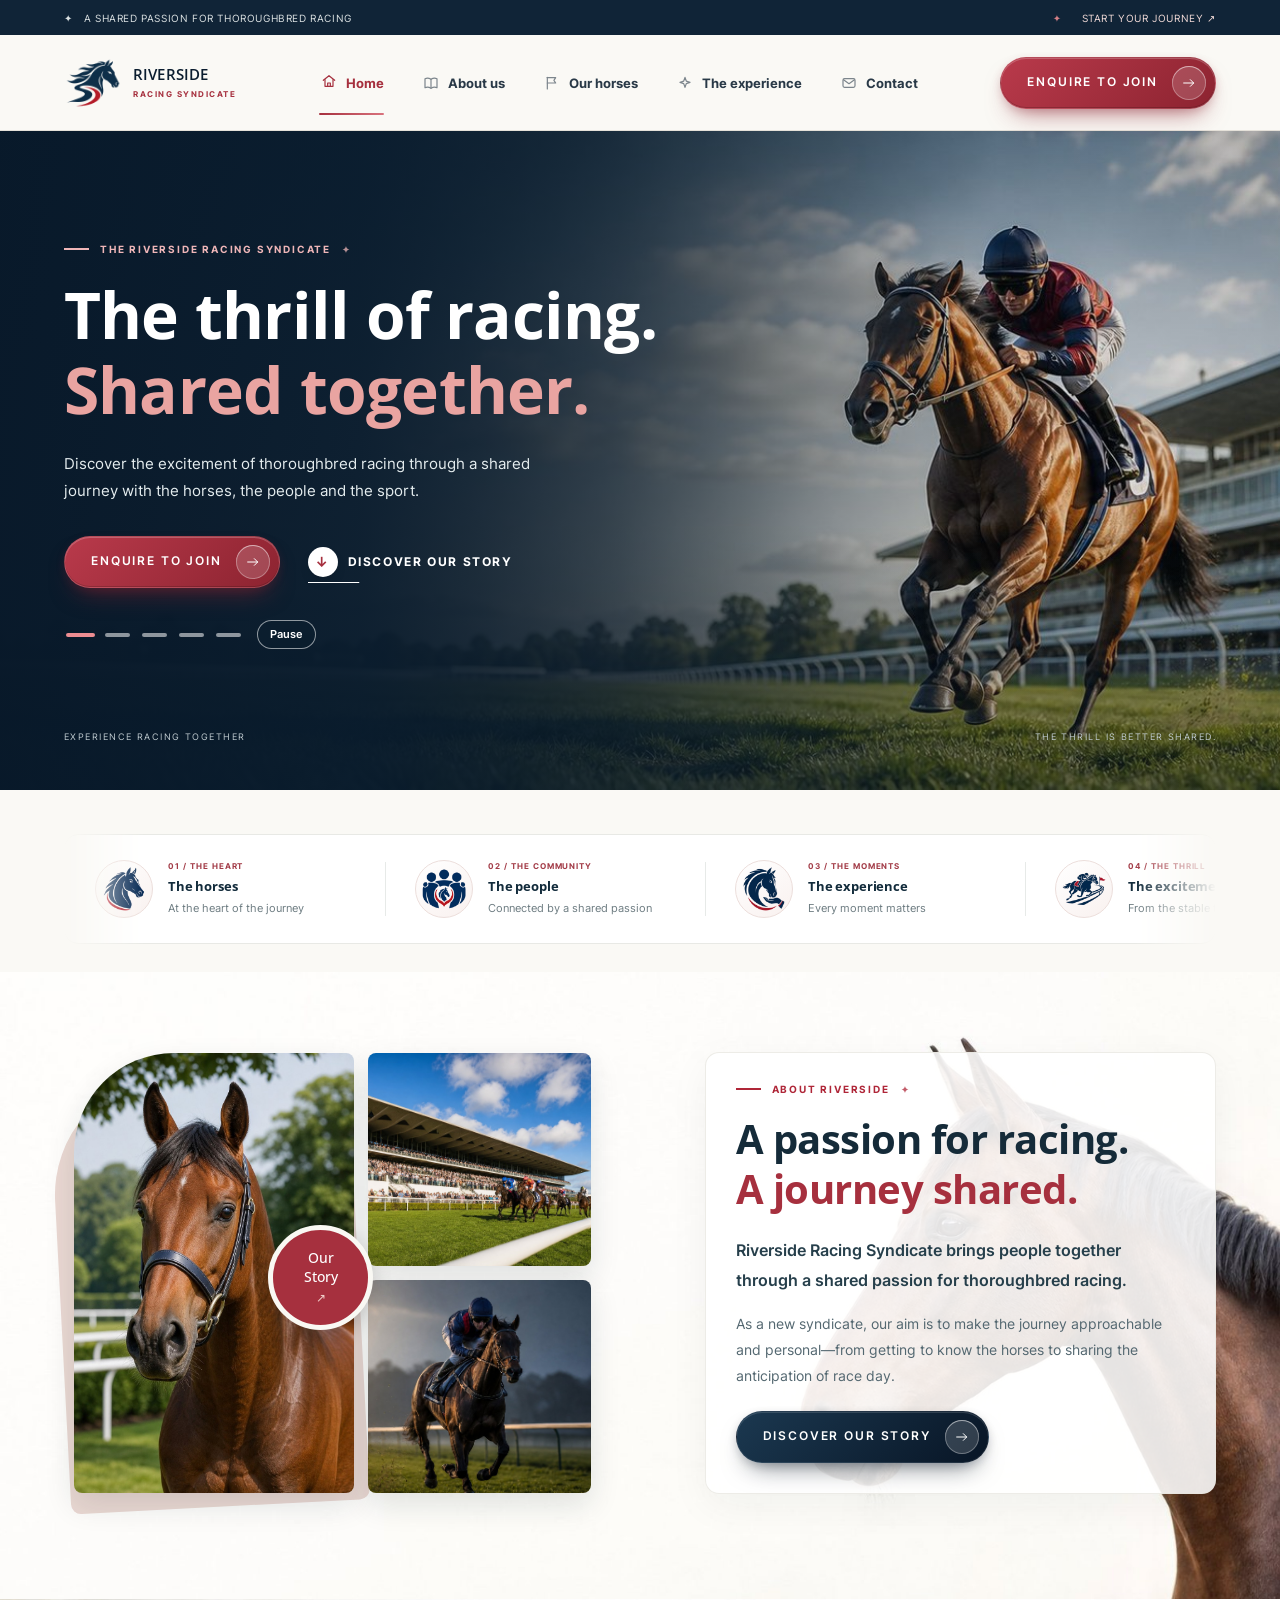
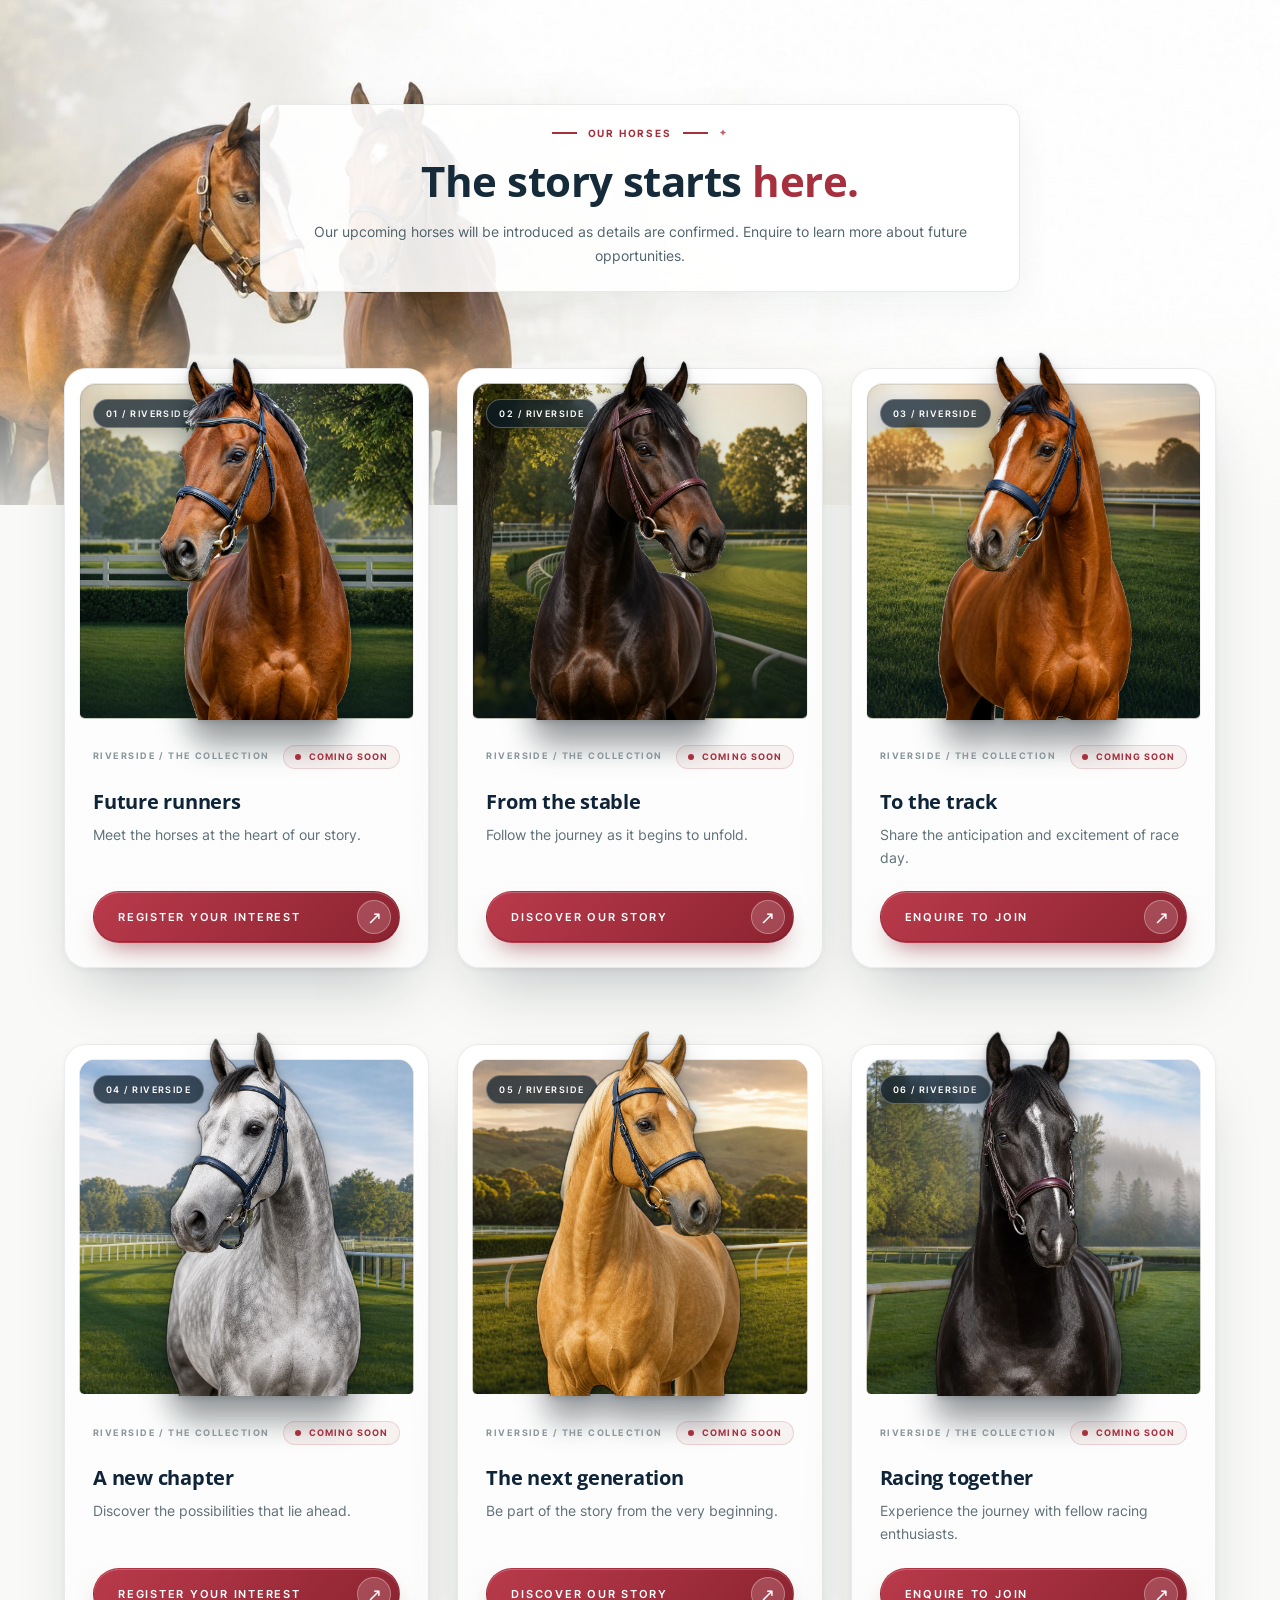
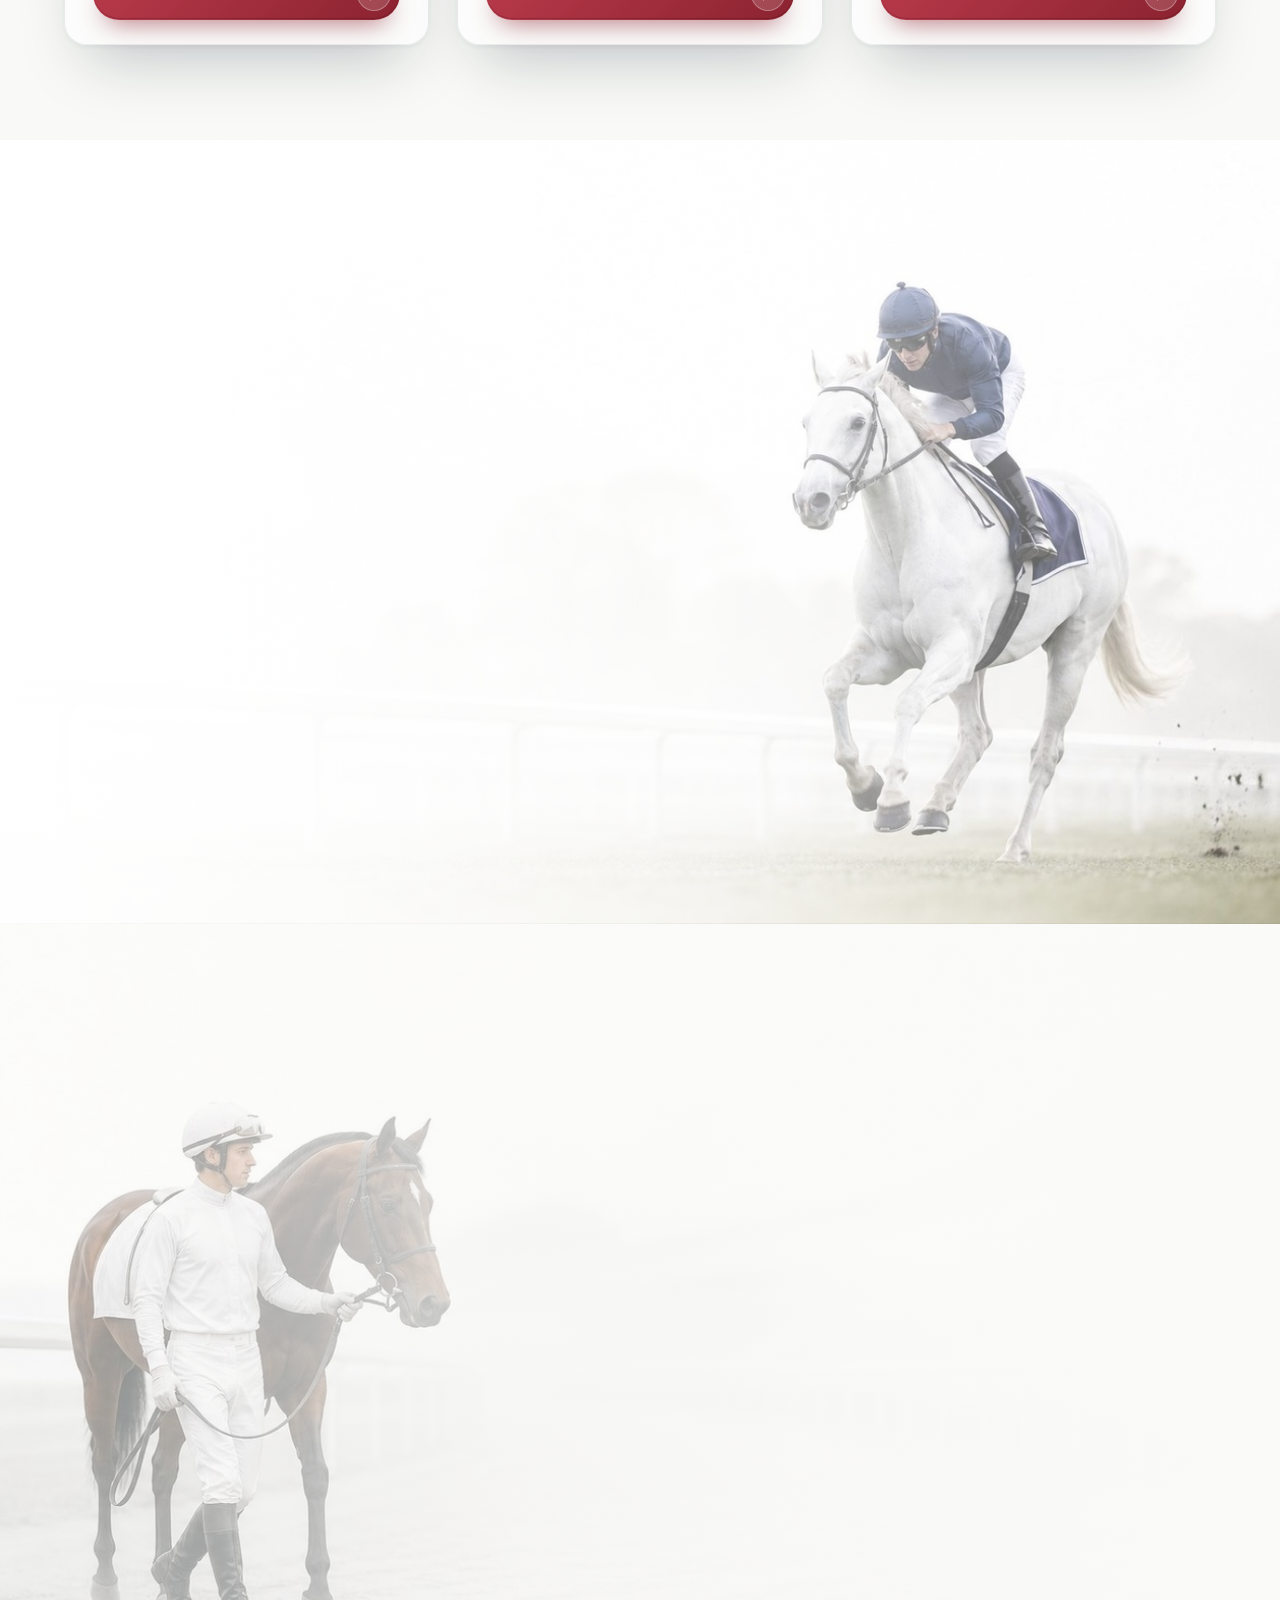
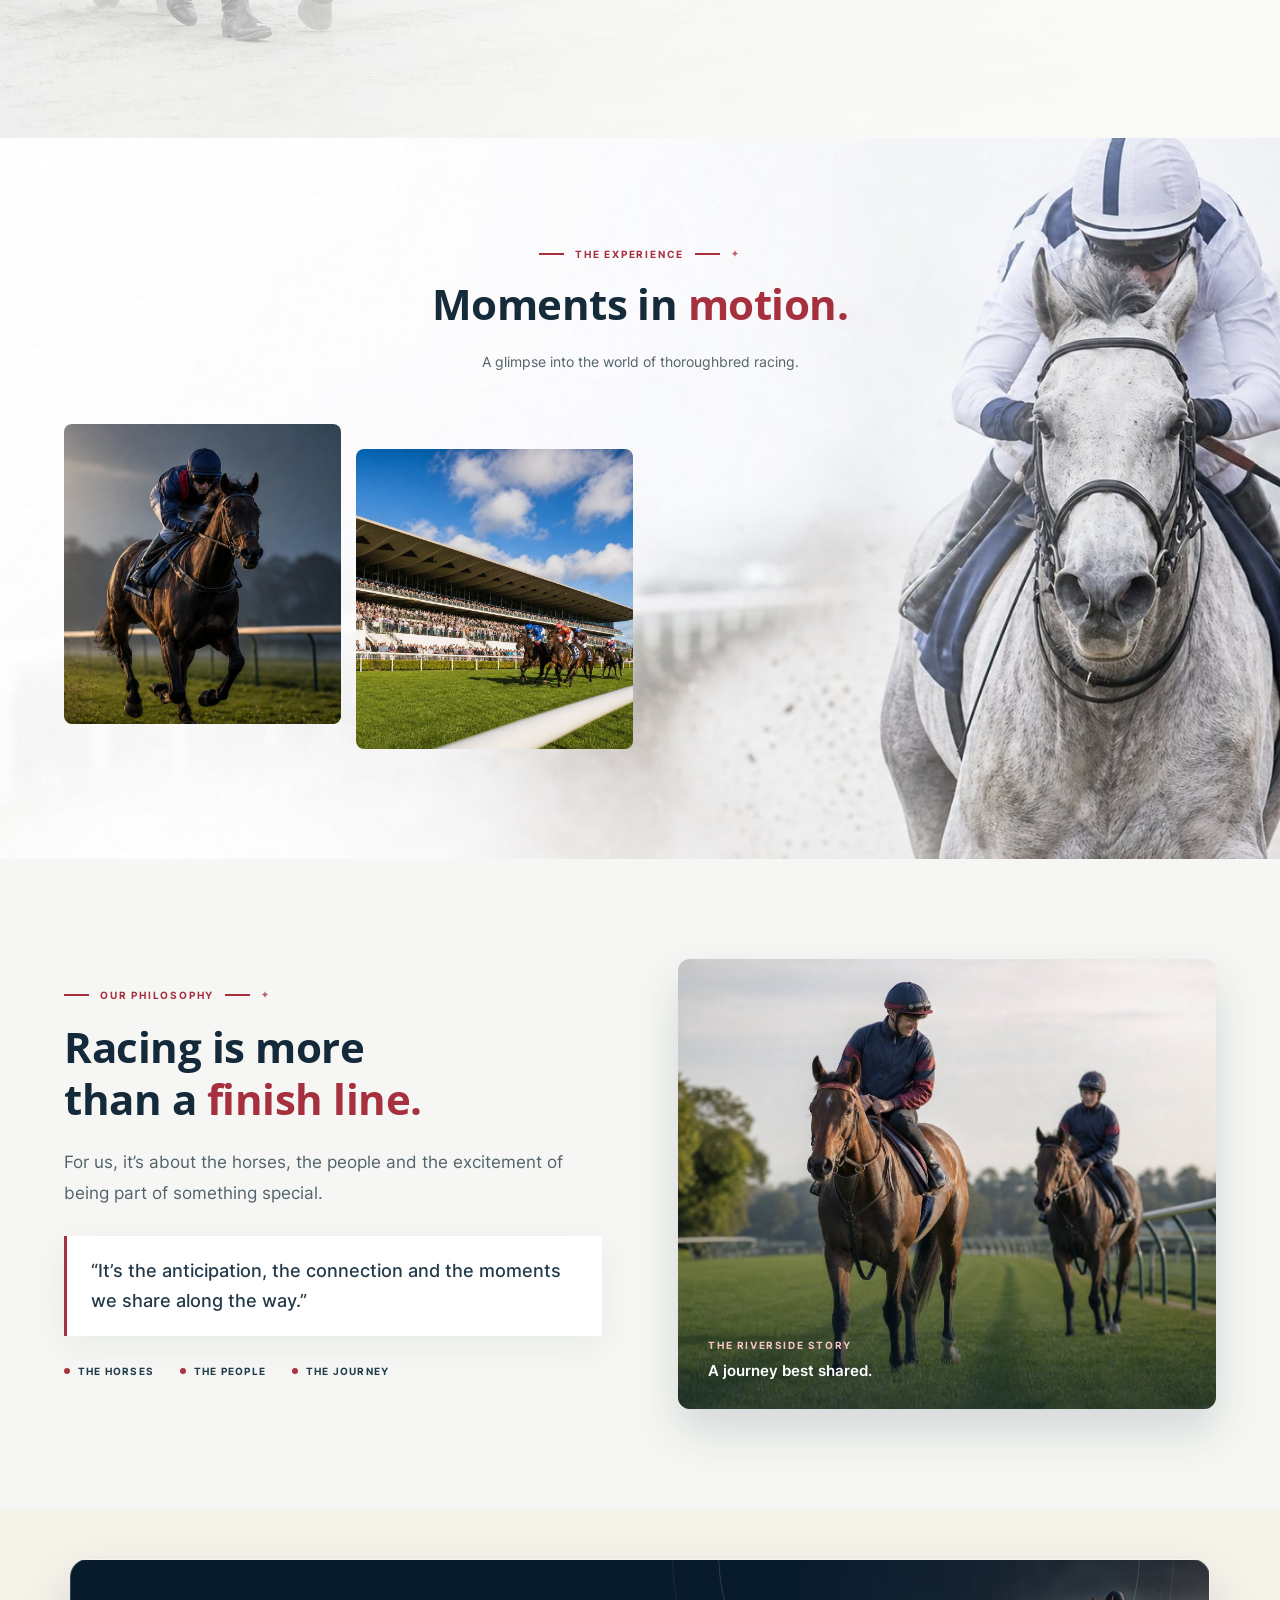
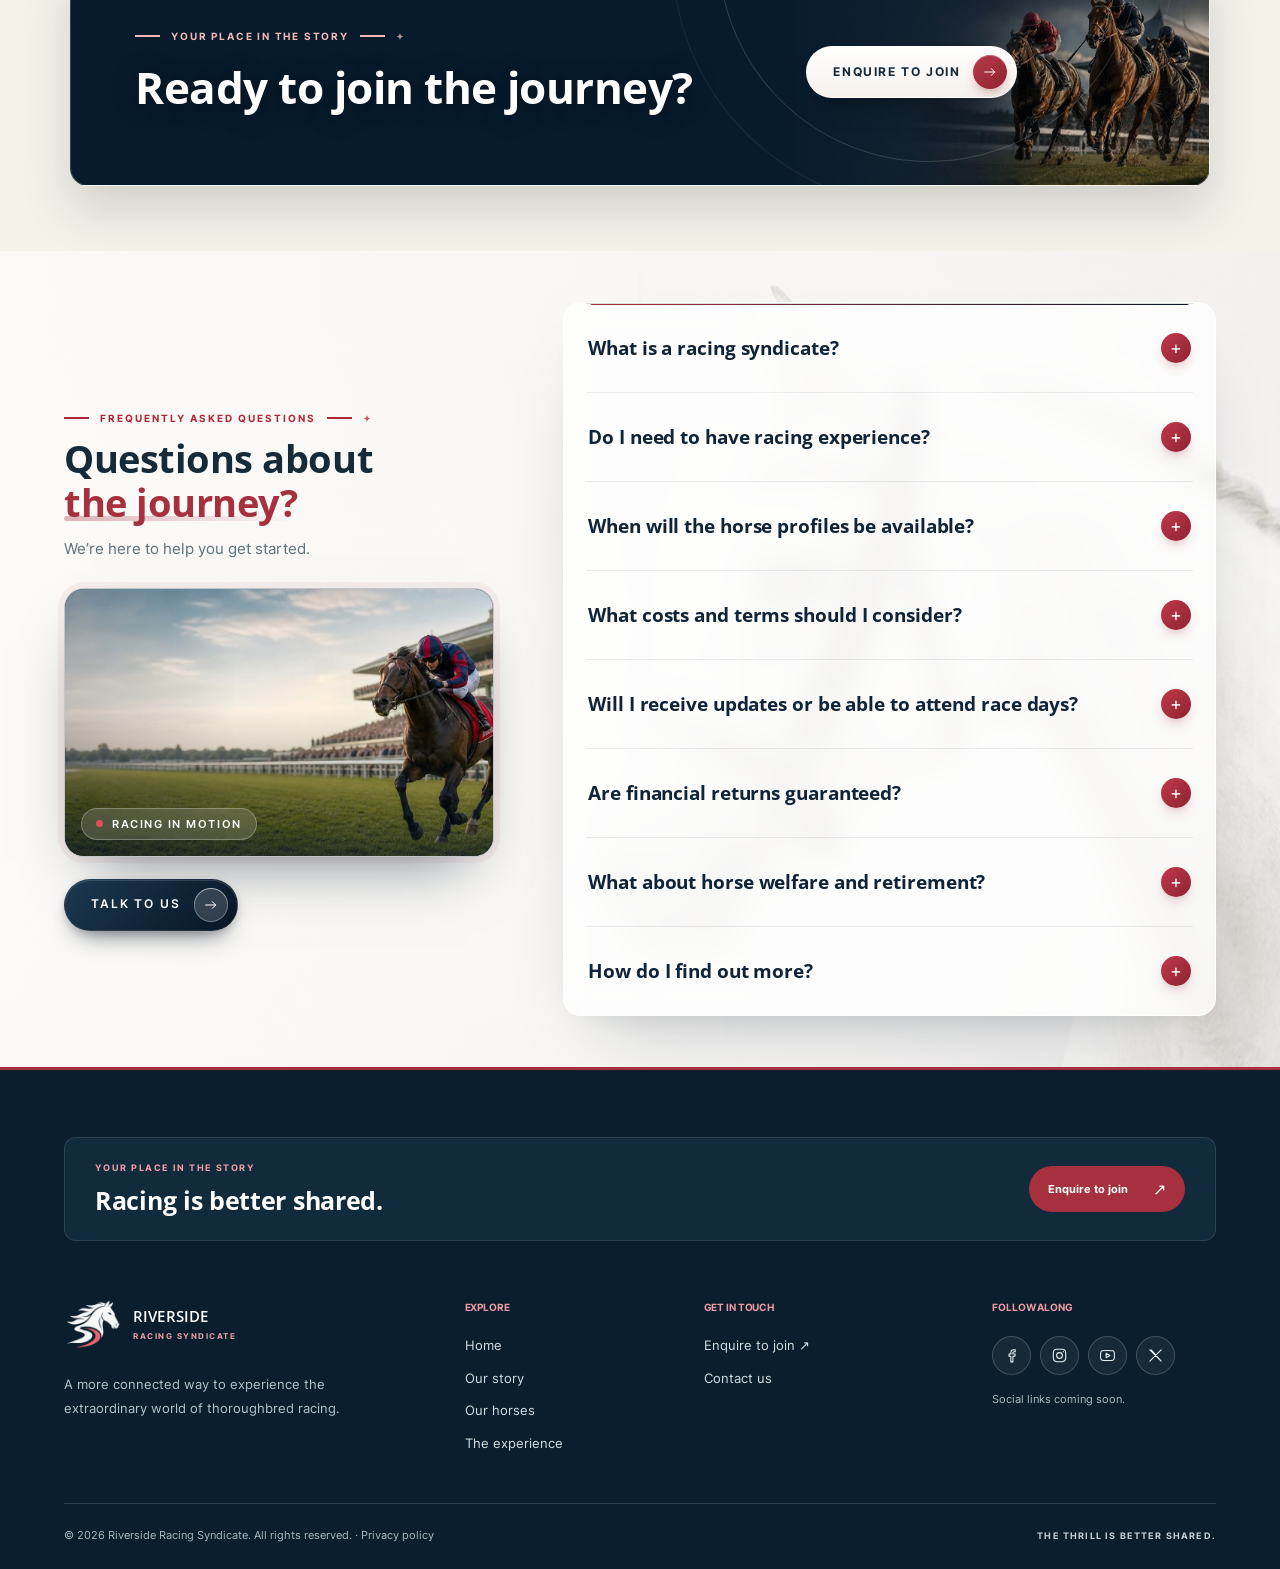
==== commit 3166299f: "Add files via upload" ====
--- a/public/index.html
+++ b/public/index.html
@@ -17,7 +17,7 @@
 <section class="ref-quote"><div class="wrap philosophy-layout"><div class="philosophy-copy"><div class="eyebrow light"><span></span> OUR PHILOSOPHY <span></span></div><h2>Racing is more than a <em>finish line.</em></h2><p>For us, it’s about the horses, the people and the excitement of being part of something special.</p><div class="philosophy-quote"><p>“It’s the anticipation, the connection and the moments we share along the way.”</p></div><div class="philosophy-pillars"><span>THE HORSES</span><span>THE PEOPLE</span><span>THE JOURNEY</span></div></div><figure class="philosophy-photo"><img src="assets/images/philosophy-racing.jpg" alt="Two riders on thoroughbred horses at a racecourse" loading="lazy"><figcaption><span>THE RIVERSIDE STORY</span>A journey best shared.</figcaption></figure></div></section>
 <section class="ref-cta"><div class="wrap"><div><div class="eyebrow light"><span></span> YOUR PLACE IN THE STORY <span></span></div><h2>Ready to join the journey?</h2></div><a class="btn btn-red" href="contact.html">Enquire to join <svg><use href="#arrow"/></svg></a></div></section>
 <section class="ref-faq"><div class="wrap ref-faq-grid"><div><div class="eyebrow"><span></span> FREQUENTLY ASKED QUESTIONS <span></span></div><h2>Questions about <em>the journey?</em></h2><p>We’re here to help you get started.</p><figure class="faq-video-card" aria-label="Racing in motion"><video autoplay muted loop playsinline preload="metadata" poster="assets/images/faq-video-poster.jpg" aria-hidden="true"><source src="assets/video/faq-racing-loop.mp4" type="video/mp4"></video><figcaption><span class="faq-video-tag">Racing in motion</span></figcaption></figure><a class="btn navy-btn" href="contact.html">Talk to us <svg><use href="#arrow"/></svg></a></div><div class="ref-accordion"><details><summary>What is a racing syndicate?</summary><p>A racing syndicate brings people together around a shared racehorse experience. The ownership structure, entitlements, responsibilities and costs depend on the individual agreement.</p></details><details><summary>Do I need to have racing experience?</summary><p>You’re welcome to enquire whether you’re new to racing or have followed the sport for years.</p></details><details><summary>When will the horse profiles be available?</summary><p>Our horse profiles are coming soon. Enquire to register your interest; details such as the horse, trainer and opportunity will be shared when confirmed.</p></details><details><summary>What costs and terms should I consider?</summary><p>Share structures, initial costs and any ongoing contributions depend on the opportunity. Ask for the full details and review the syndicate agreement before making a decision.</p></details><details><summary>Will I receive updates or be able to attend race days?</summary><p>Updates, stable visits and race-day access can vary. Ask us what may be available for a particular opportunity, including any conditions or limitations.</p></details><details><summary>Are financial returns guaranteed?</summary><p>No. Racing outcomes and financial returns are uncertain, and costs may exceed any proceeds. Ask how prize money, expenses and any sale proceeds are treated under the relevant agreement.</p></details><details><summary>What about horse welfare and retirement?</summary><p>Horse welfare matters throughout a horse’s racing journey and beyond. Ask about the care, retirement and aftercare arrangements for any opportunity you are considering.</p></details><details><summary>How do I find out more?</summary><p>Send us your name, email and phone number. We can discuss your interest, explain available information and help you understand the next steps.</p></details></div></div></section></main><footer class="site-footer"><div class="wrap"><div class="footer-invite"><div><span>YOUR PLACE IN THE STORY</span><h2>Racing is better shared.</h2></div><a href="contact.html">Enquire to join <span aria-hidden="true">↗</span></a></div><div class="footer-main-grid"><div class="footer-brand"><a class="logo footer-logo" href="index.html" aria-label="Riverside Racing Syndicate home"><span class="logo-icon"><img src="assets/images/riverside-logo-mark-light.webp" alt="" aria-hidden="true" width="58" height="58"></span><span>RIVERSIDE<small>RACING SYNDICATE</small></span></a><p>A more connected way to experience the extraordinary world of thoroughbred racing.</p></div><div class="footer-column"><h3>Explore</h3><a href="index.html">Home</a><a href="about.html">Our story</a><a href="#horses">Our horses</a><a href="#experience">The experience</a></div><div class="footer-column"><h3>Get in touch</h3><a href="contact.html">Enquire to join ↗</a><a href="contact.html">Contact us</a></div><div class="footer-column footer-social-column"><h3>Follow along</h3><div class="footer-socials" aria-label="Social media profiles coming soon"><span class="footer-social-icon" role="img" aria-label="Facebook, link coming soon"><svg aria-hidden="true" viewBox="0 0 24 24" fill="currentColor"><path d="M14 21v-8h2.8l.4-3H14V8.1c0-.9.3-1.5 1.6-1.5h1.7V3.9c-.3 0-1.2-.1-2.3-.1-2.3 0-3.9 1.4-3.9 4V10H8.5v3h2.6v8H14Z"/></svg></span><span class="footer-social-icon" role="img" aria-label="Instagram, link coming soon"><svg aria-hidden="true" viewBox="0 0 24 24" fill="none" stroke="currentColor" stroke-width="1.8"><rect x="3.3" y="3.3" width="17.4" height="17.4" rx="5"/><circle cx="12" cy="12" r="4.1"/><circle cx="17.4" cy="6.7" r=".9" fill="currentColor" stroke="none"/></svg></span><span class="footer-social-icon" role="img" aria-label="YouTube, link coming soon"><svg aria-hidden="true" viewBox="0 0 24 24" fill="currentColor"><path d="M21.4 7.2a2.7 2.7 0 0 0-1.9-1.9C17.9 4.9 12 4.9 12 4.9s-5.9 0-7.5.4a2.7 2.7 0 0 0-1.9 1.9C2.2 8.8 2.2 12 2.2 12s0 3.2.4 4.8a2.7 2.7 0 0 0 1.9 1.9c1.6.4 7.5.4 7.5.4s5.9 0 7.5-.4a2.7 2.7 0 0 0 1.9-1.9c.4-1.6.4-4.8.4-4.8s0-3.2-.4-4.8ZM10 15.1V8.9l5.4 3.1-5.4 3.1Z"/></svg></span><span class="footer-social-icon" role="img" aria-label="X, link coming soon"><svg aria-hidden="true" viewBox="0 0 24 24" fill="none" stroke="currentColor" stroke-width="1.9" stroke-linecap="round"><path d="M4 4 20 20M20 4 4 20M6 4l14 16"/></svg></span></div><p class="footer-social-note">Social links coming soon.</p></div></div><div class="footer-bottom"><span>© 2026 Riverside Racing Syndicate. All rights reserved. · <a href="privacy.html">Privacy policy</a></span><span>THE THRILL IS BETTER SHARED.</span></div></div></footer>
-<script src="assets/js/app.js" defer></script><script src="assets/js/navigation.js" defer></script><script src="assets/js/hero-slider.js" defer></script><script src="assets/js/icon-motion.js" defer></script><script src="assets/js/scroll-and-logo-motion.js" defer></script><script src="assets/js/values-marquee.js" defer></script><div class="join-pop" id="join-pop" hidden>
+<script src="assets/js/app.js?v=2" defer></script><script src="assets/js/navigation.js" defer></script><script src="assets/js/hero-slider.js" defer></script><script src="assets/js/icon-motion.js" defer></script><script src="assets/js/scroll-and-logo-motion.js" defer></script><script src="assets/js/values-marquee.js" defer></script><div class="join-pop" id="join-pop" hidden>
   <div class="join-pop-backdrop" data-close></div>
   <div class="join-pop-card" role="dialog" aria-modal="true" aria-labelledby="join-pop-title">
     <button type="button" class="join-pop-close" aria-label="Close" data-close>&times;</button>
